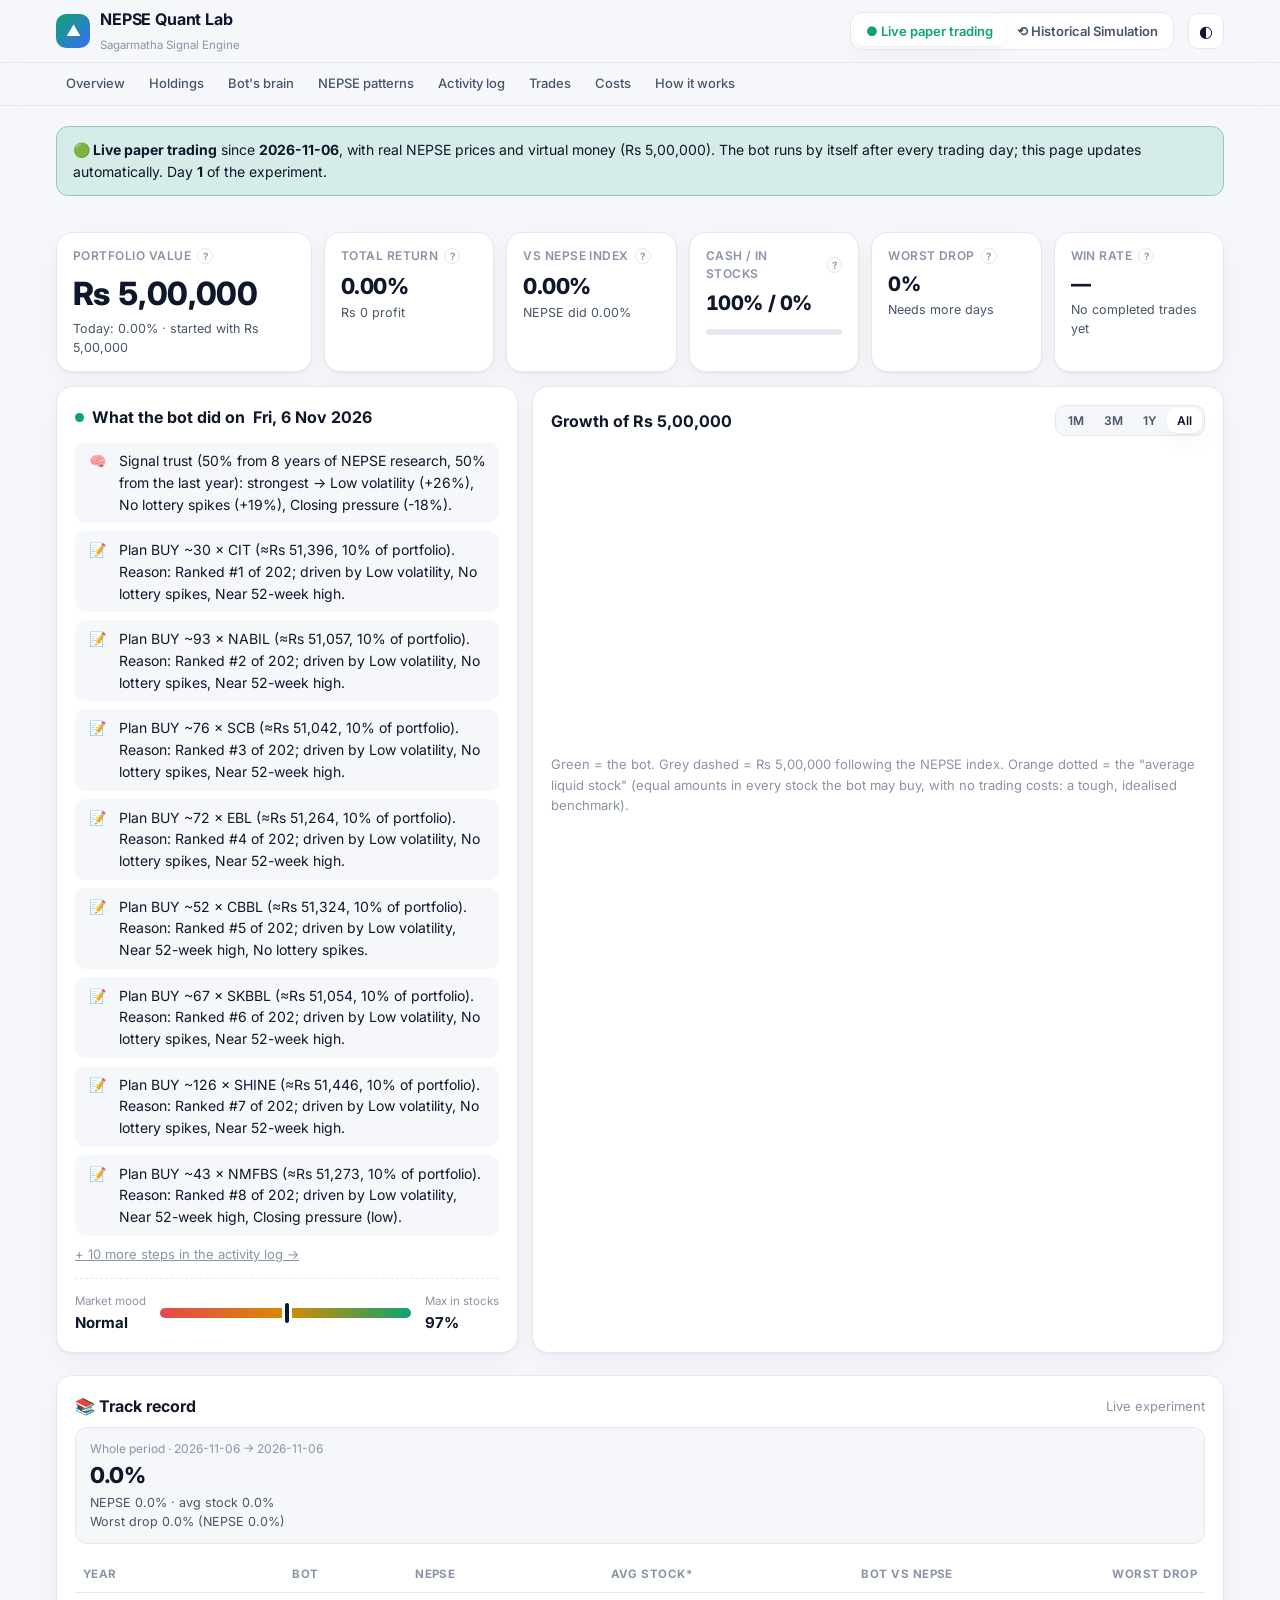
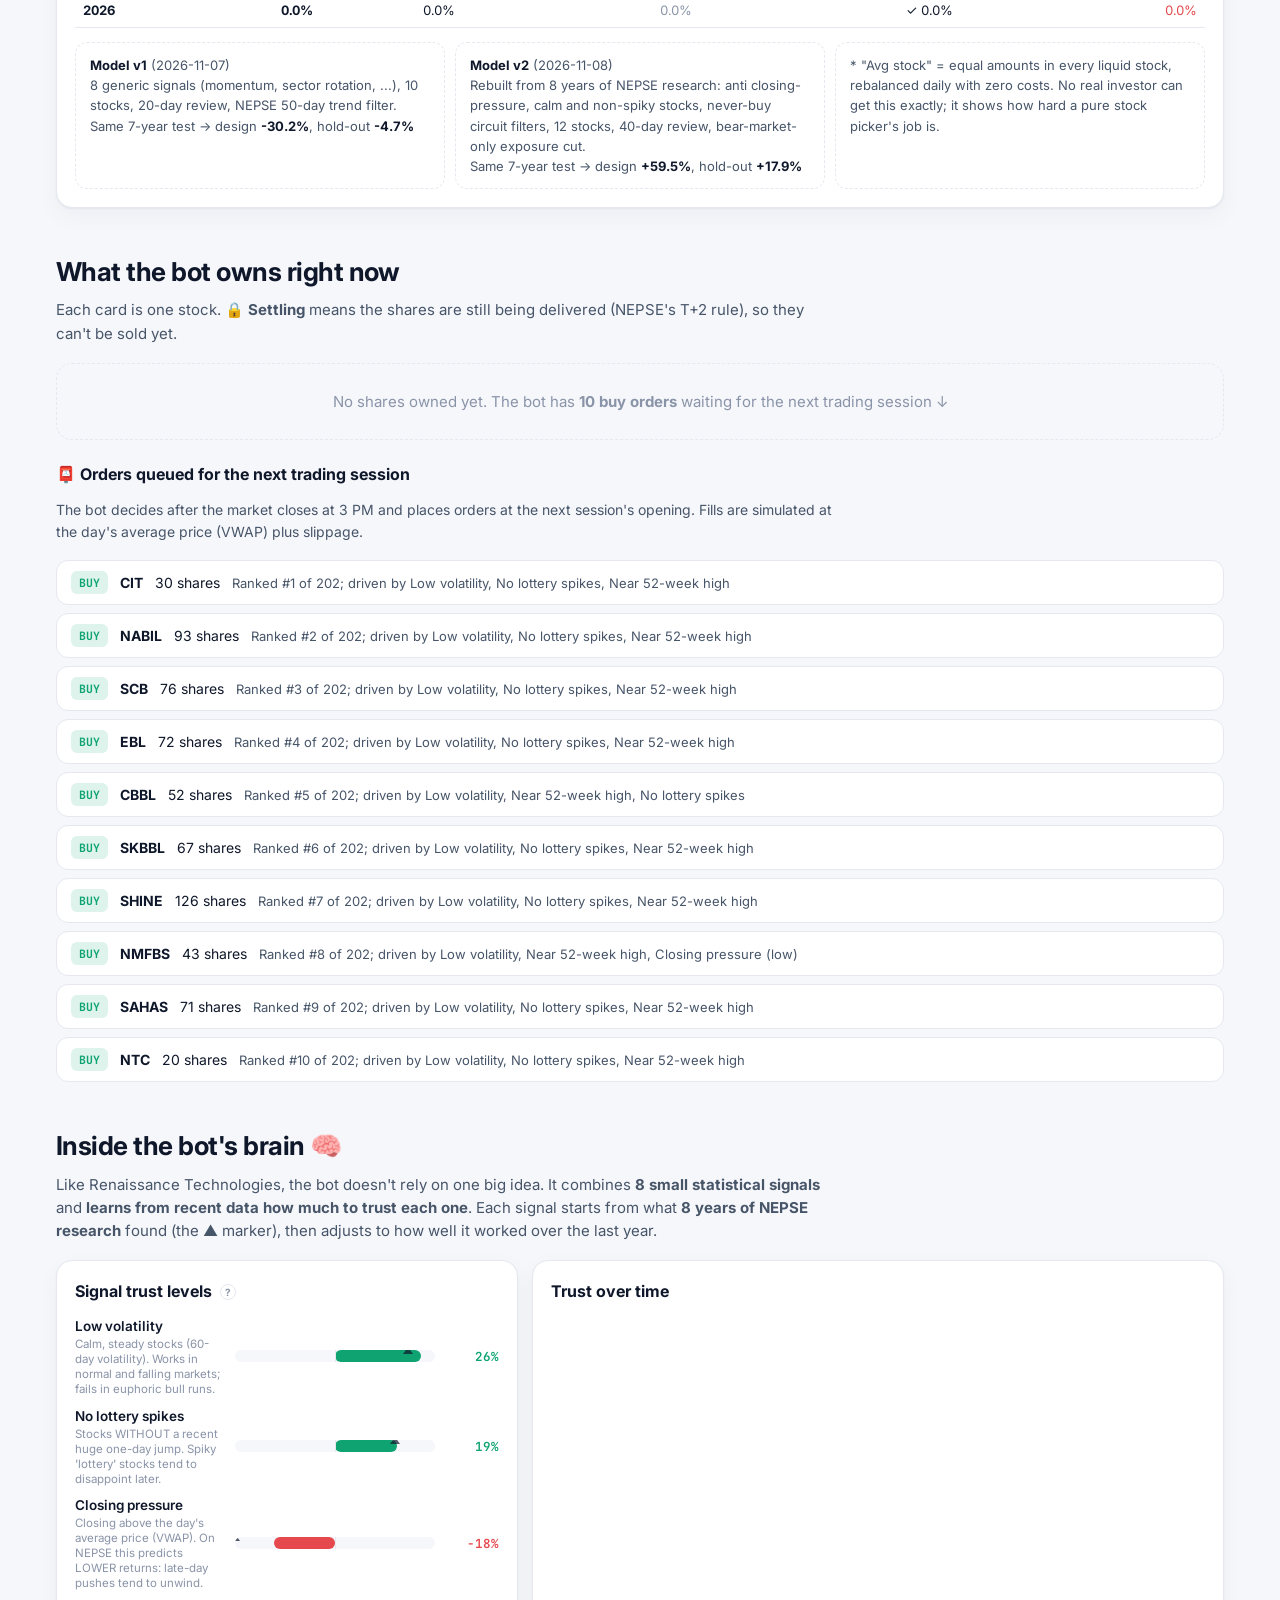
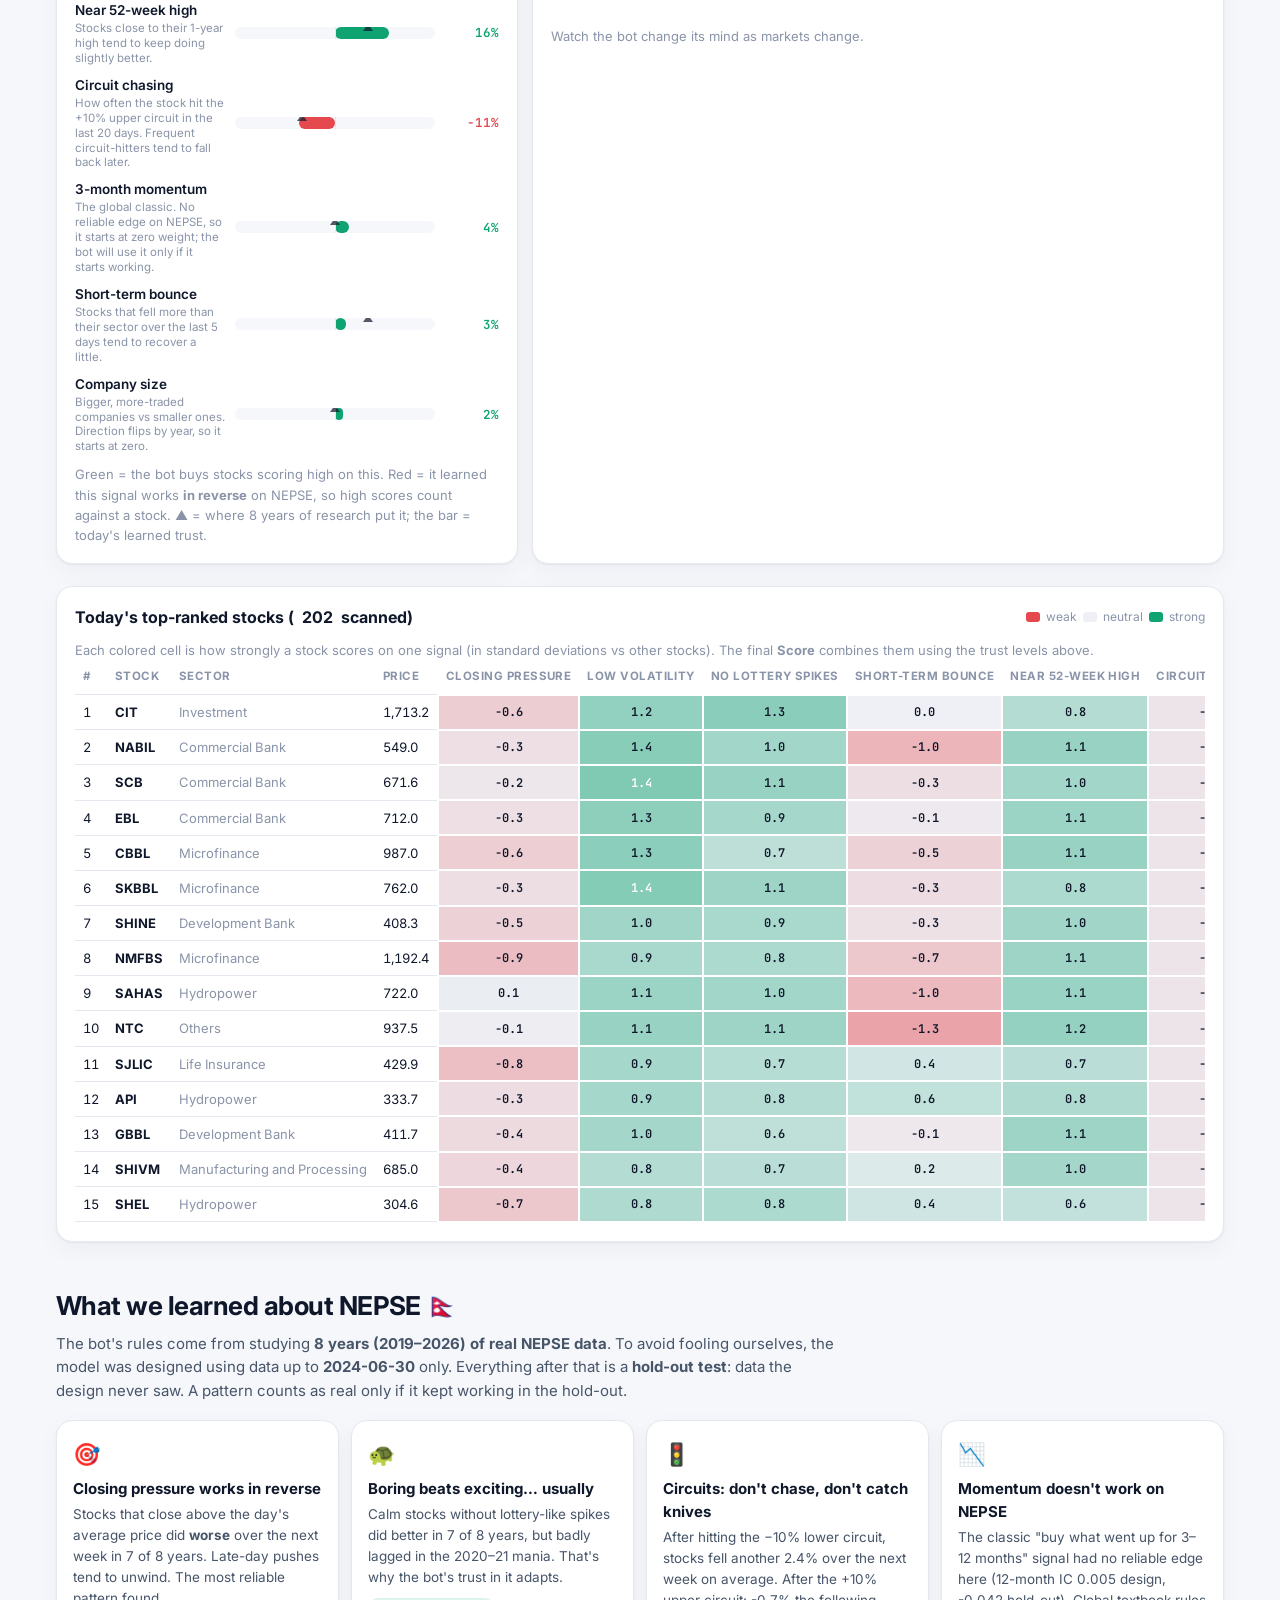
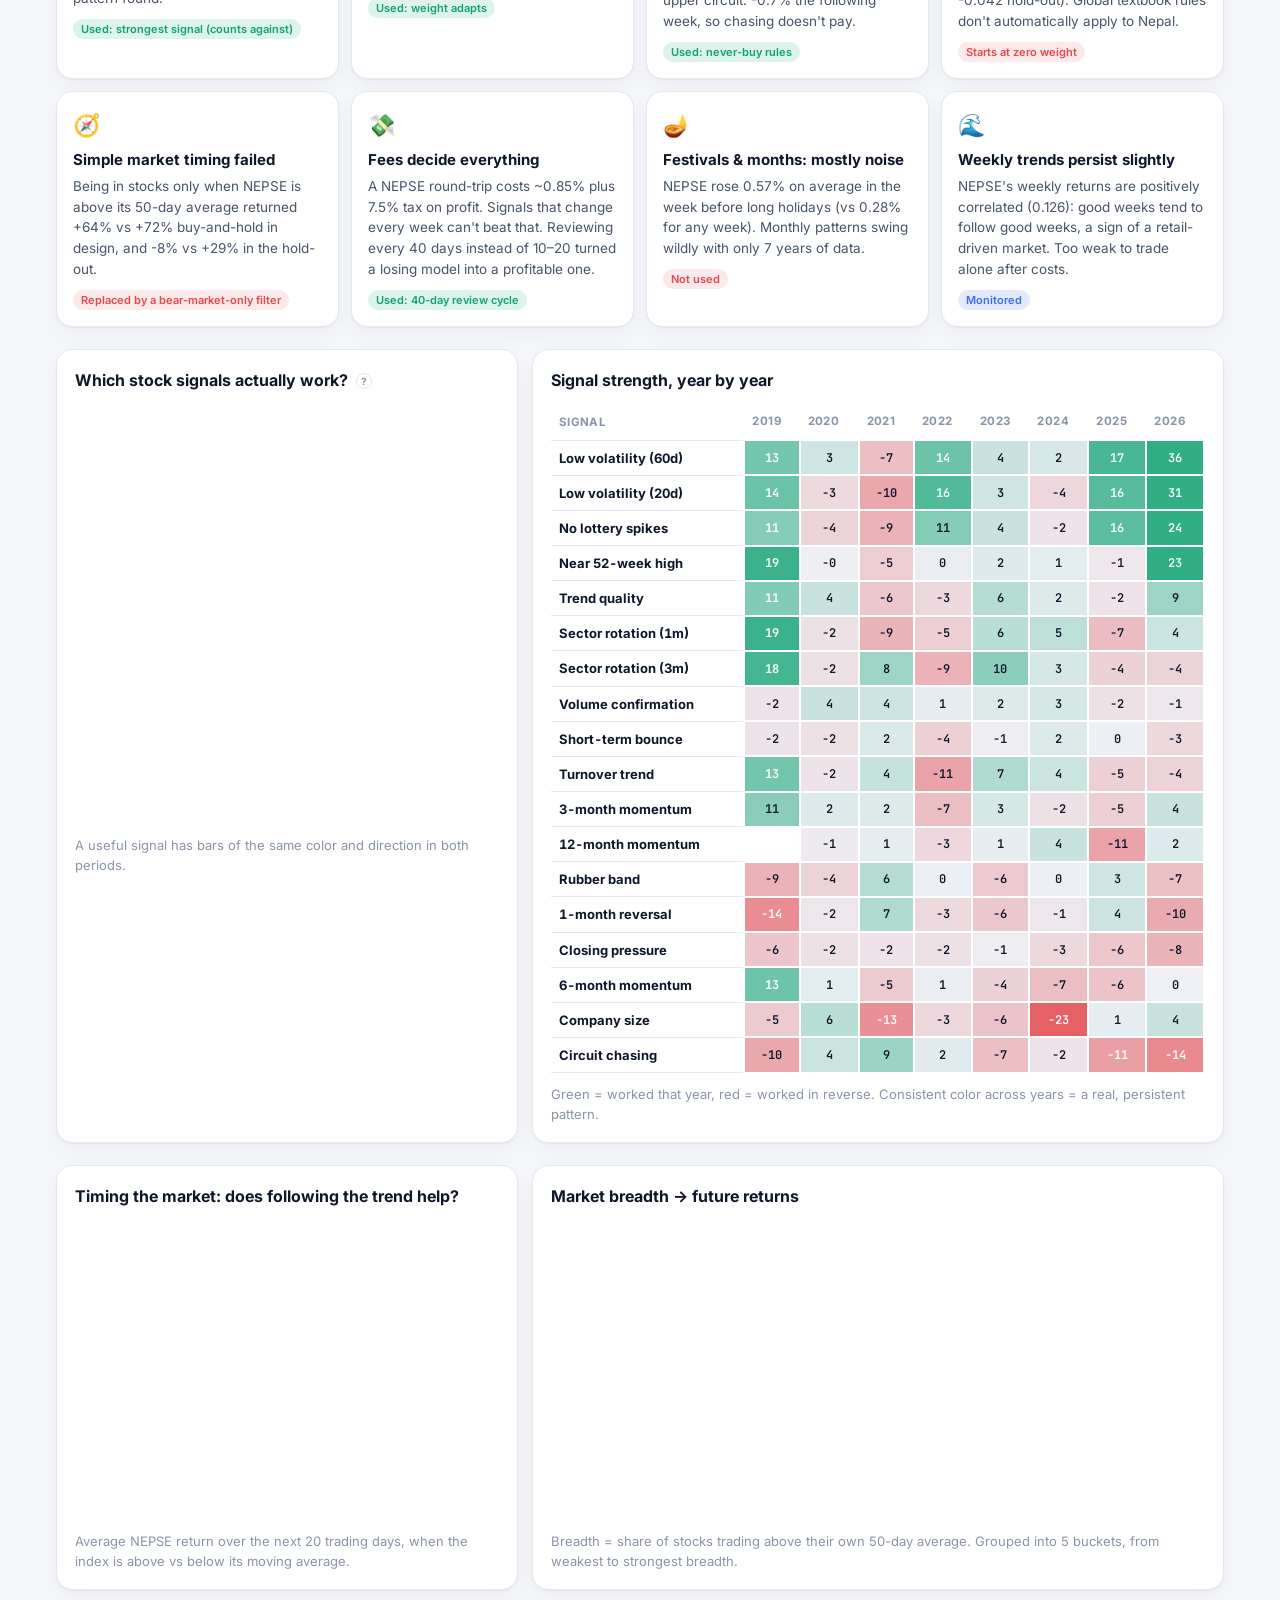
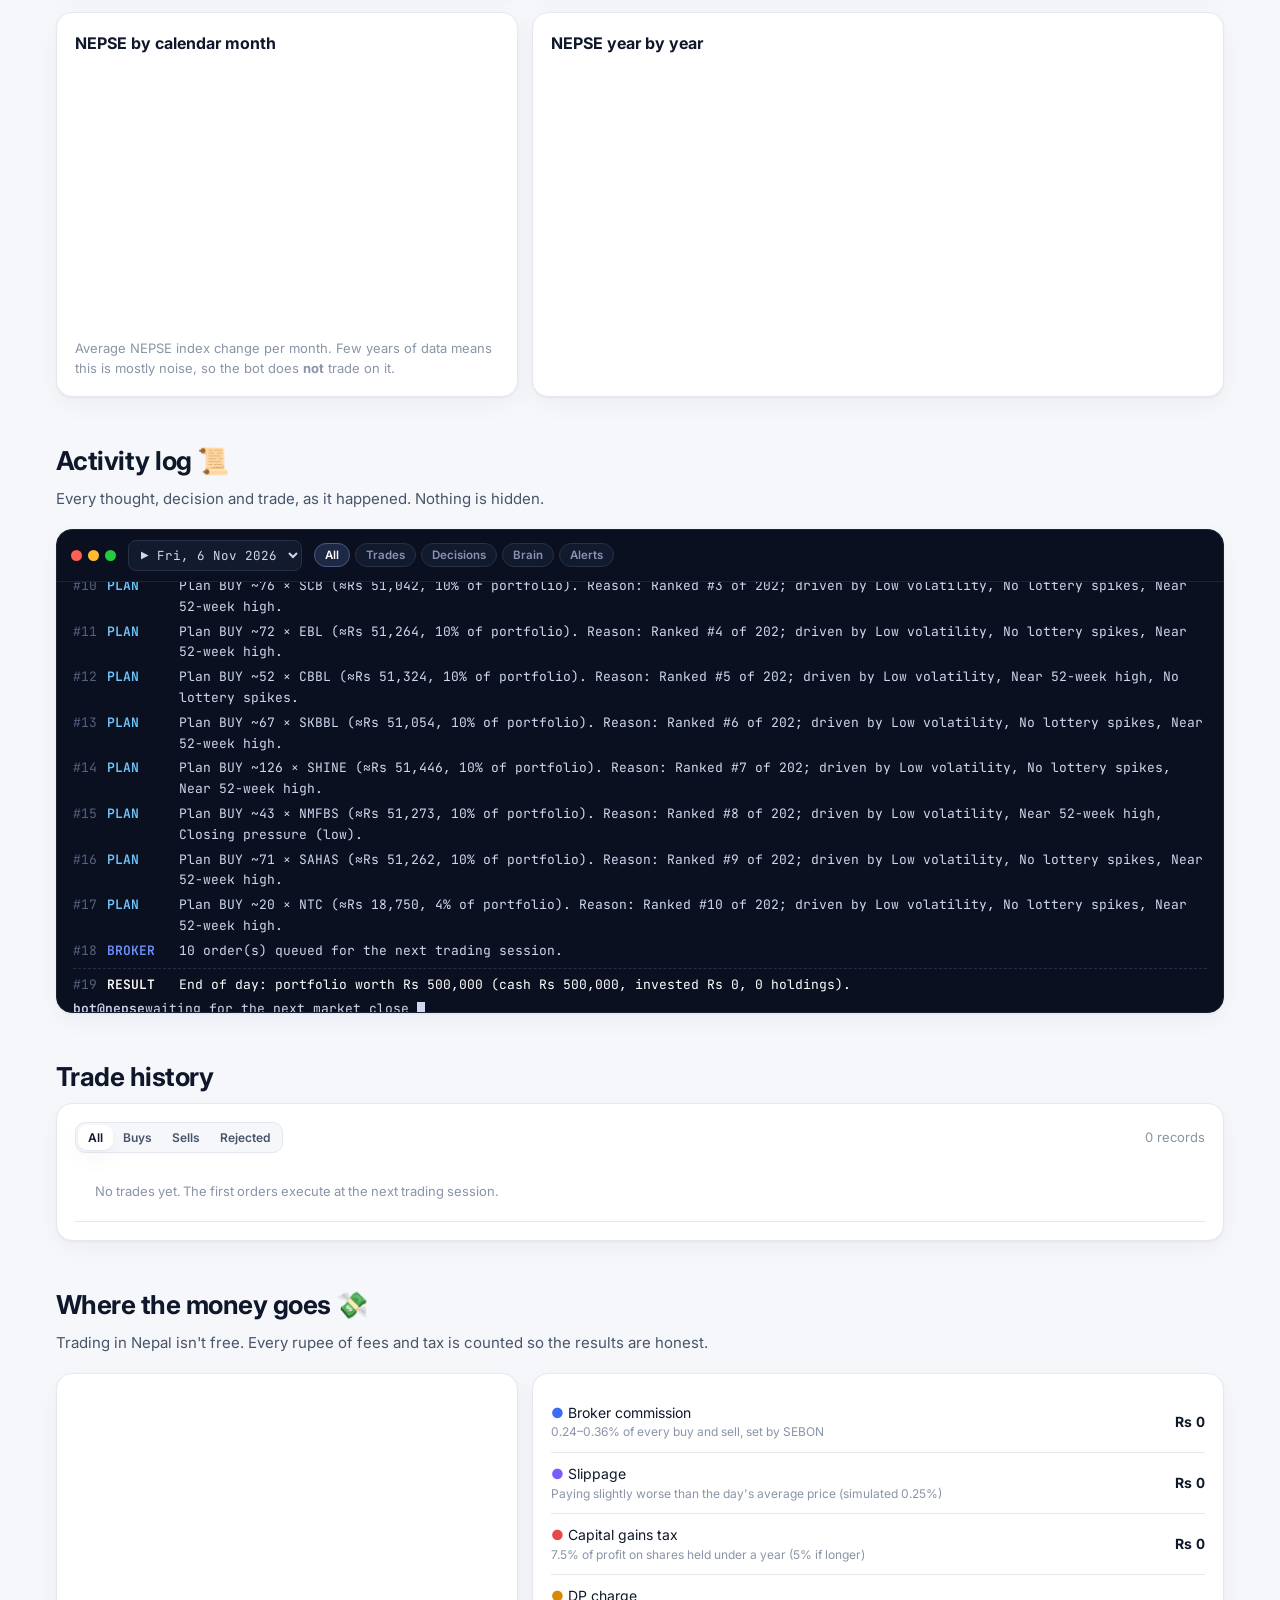
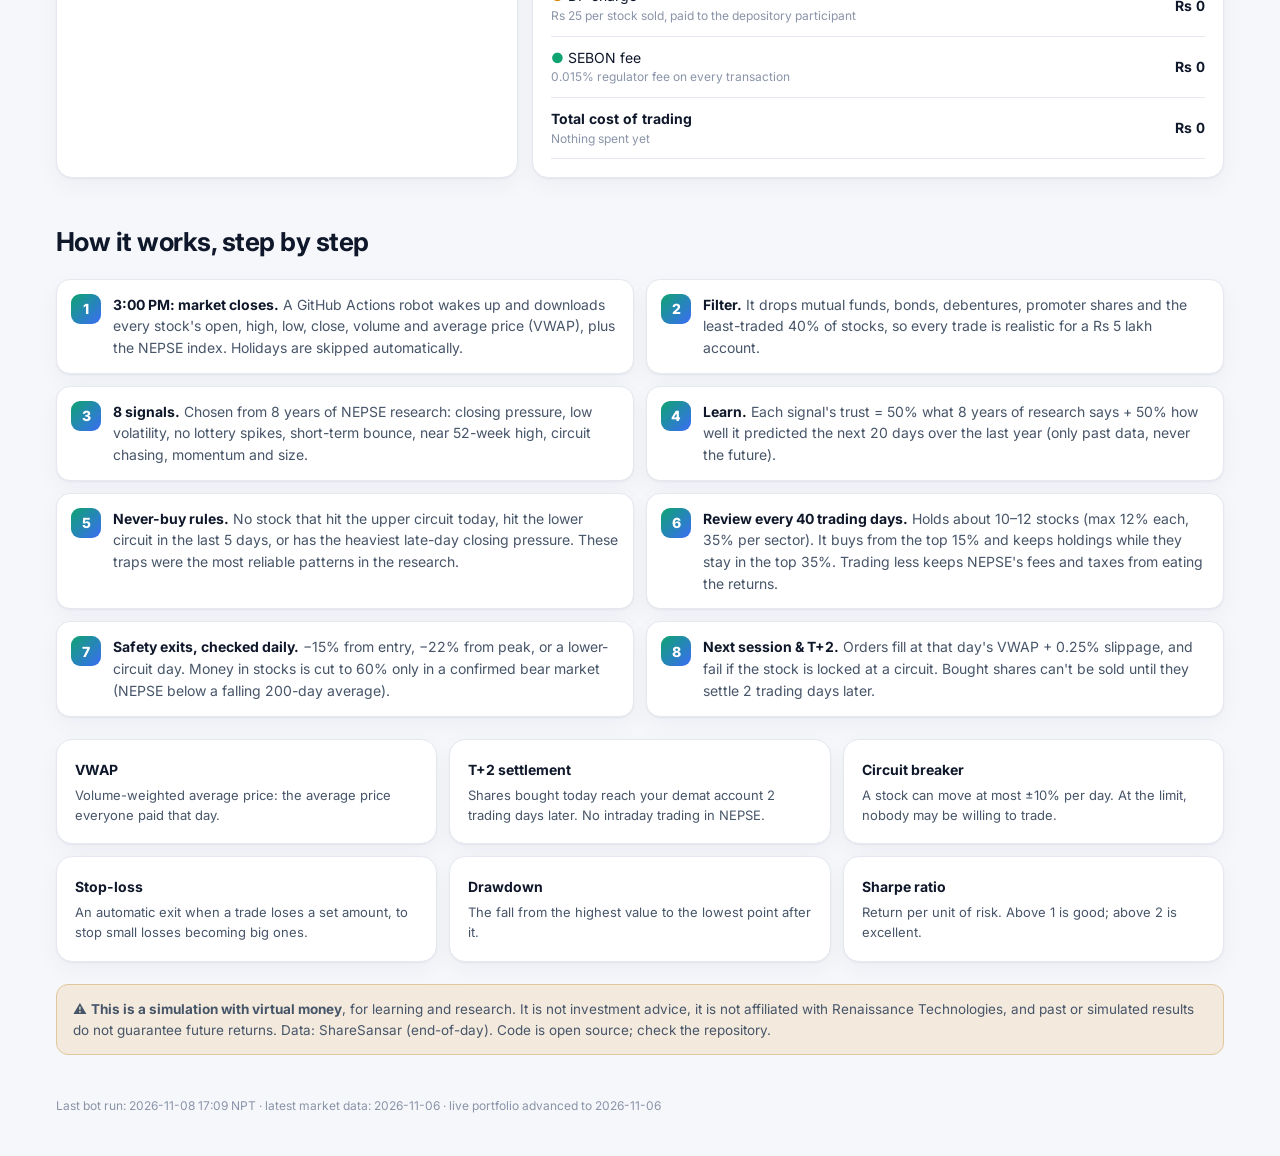
==== docs/index.html @ d6cb1053 "Model v2: rebuilt from 8 years of NEPSE research - Backfill prices to 2019 (per-year CSV files), ind" ====
<!doctype html>
<html lang="en">
<head>
<meta charset="utf-8">
<meta name="viewport" content="width=device-width, initial-scale=1">
<title>NEPSE Quant Lab</title>
<meta name="description" content="A transparent, open-source paper-trading bot for the Nepal Stock Exchange. Starts with Rs 5,00,000 of virtual money and trades daily on real NEPSE data.">
<link rel="preconnect" href="https://fonts.googleapis.com">
<link rel="preconnect" href="https://fonts.gstatic.com" crossorigin>
<link href="https://fonts.googleapis.com/css2?family=Inter:wght@400;500;600;700;800&family=JetBrains+Mono:wght@400;600&display=swap" rel="stylesheet">
<link rel="stylesheet" href="style.css">
<link rel="icon" href="data:image/svg+xml,<svg xmlns='http://www.w3.org/2000/svg' viewBox='0 0 100 100'><text y='.9em' font-size='90'>🏔️</text></svg>">
</head>
<body>
<header class="top">
  <div class="wrap top-in">
    <div class="brand">
      <span class="logo">▲</span>
      <div><b>NEPSE Quant Lab</b><small>Sagarmatha Signal Engine</small></div>
    </div>
    <div class="mode" role="tablist" aria-label="Portfolio view">
      <button class="on" data-mode="live" role="tab">● Live<span class="long"> paper trading</span></button>
      <button data-mode="backtest" role="tab">⟲ <span class="long">Historical </span>Simulation</button>
    </div>
    <button class="theme" id="theme" aria-label="Toggle theme">◐</button>
  </div>
</header>

<nav class="subnav"><div class="wrap">
  <a href="#overview">Overview</a><a href="#holdings">Holdings</a><a href="#brain">Bot's brain</a><a href="#nepal">NEPSE patterns</a>
  <a href="#log">Activity log</a><a href="#trades">Trades</a><a href="#costs">Costs</a><a href="#how">How it works</a>
</div></nav>

<main class="wrap">
  <div class="banner" id="modeBanner"></div>

  <!-- ===================== OVERVIEW -->
  <section id="overview">
    <div class="kpis">
      <div class="kpi big">
        <label>Portfolio value <i class="tip" data-tip="Cash + current market value of all shares the bot owns.">?</i></label>
        <div class="val" id="kEquity">—</div>
        <div class="sub" id="kEquitySub"></div>
      </div>
      <div class="kpi"><label>Total return <i class="tip" data-tip="Profit or loss since the start, after ALL fees and taxes.">?</i></label><div class="val" id="kRet">—</div><div class="sub" id="kRetSub"></div></div>
      <div class="kpi"><label>vs NEPSE index <i class="tip" data-tip="How much better (or worse) the bot did than simply holding the whole market (the NEPSE index).">?</i></label><div class="val" id="kAlpha">—</div><div class="sub" id="kAlphaSub"></div></div>
      <div class="kpi"><label>Cash / In stocks <i class="tip" data-tip="The bot keeps some cash aside, more when the market mood is bad.">?</i></label><div class="val sm" id="kCash">—</div><div class="bar"><span id="kCashBar"></span></div></div>
      <div class="kpi"><label>Worst drop <i class="tip" data-tip="Max drawdown: the biggest fall from a high point. Shows how painful the ride was.">?</i></label><div class="val sm" id="kDD">—</div><div class="sub" id="kDDSub"></div></div>
      <div class="kpi"><label>Win rate <i class="tip" data-tip="Share of completed trades (bought and sold) that made money after costs.">?</i></label><div class="val sm" id="kWin">—</div><div class="sub" id="kWinSub"></div></div>
    </div>

    <div class="grid2">
      <div class="card story">
        <h3><span class="dot pulse"></span> What the bot did on <span id="storyDate">—</span></h3>
        <div id="story"></div>
        <div class="mood">
          <div><small>Market mood</small><b id="mood">—</b></div>
          <div class="gauge"><span id="moodNeedle"></span></div>
          <div><small>Max in stocks</small><b id="gross">—</b></div>
        </div>
      </div>
      <div class="card">
        <div class="card-h"><h3>Growth of Rs 5,00,000</h3>
          <div class="seg" id="rangeSeg"><button data-r="31">1M</button><button data-r="92">3M</button><button data-r="366">1Y</button><button class="on" data-r="0">All</button></div></div>
        <div class="chart"><canvas id="eqChart"></canvas></div>
        <p class="hint">Green = the bot. Grey dashed = Rs 5,00,000 following the NEPSE index. Orange dotted = the "average liquid stock" (equal amounts in every stock the bot may buy, with no trading costs: a tough, idealised benchmark).</p>
      </div>
    </div>

    <div class="card mt" id="record">
      <div class="card-h"><h3>📚 Track record</h3><span class="muted" id="recordNote"></span></div>
      <div class="split" id="split"></div>
      <div class="tablewrap"><table class="years" id="yearTable"></table></div>
      <div class="models" id="models"></div>
    </div>
  </section>

  <!-- ===================== HOLDINGS -->
  <section id="holdings">
    <h2>What the bot owns right now</h2>
    <p class="lead">Each card is one stock. <b>🔒 Settling</b> means the shares are still being delivered (NEPSE's T+2 rule), so they can't be sold yet.</p>
    <div class="holds" id="holds"></div>
    <h3 class="mt">📮 Orders queued for the next trading session</h3>
    <p class="lead small">The bot decides after the market closes at 3 PM and places orders at the next session's opening. Fills are simulated at the day's average price (VWAP) plus slippage.</p>
    <div class="orders" id="orders"></div>
  </section>

  <!-- ===================== BRAIN -->
  <section id="brain">
    <h2>Inside the bot's brain 🧠</h2>
    <p class="lead">Like Renaissance Technologies, the bot doesn't rely on one big idea. It combines <b>8 small statistical signals</b> and <b>learns from recent data how much to trust each one</b>. Each signal starts from what <b>8 years of NEPSE research</b> found (the ▲ marker), then adjusts to how well it worked over the last year.</p>
    <div class="grid2">
      <div class="card">
        <h3>Signal trust levels <i class="tip" data-tip="Weight of each signal in the final score. Learned every day from how well each signal predicted the next 20 days of returns over the last 120 trading days.">?</i></h3>
        <div id="weights"></div>
      </div>
      <div class="card">
        <h3>Trust over time</h3>
        <div class="chart"><canvas id="wChart"></canvas></div>
        <p class="hint">Watch the bot change its mind as markets change.</p>
      </div>
    </div>
    <div class="card mt">
      <div class="card-h"><h3>Today's top-ranked stocks (<span id="uniN">—</span> scanned)</h3>
      <span class="legend"><i class="neg"></i>weak <i class="mid"></i>neutral <i class="pos"></i>strong</span></div>
      <p class="hint">Each colored cell is how strongly a stock scores on one signal (in standard deviations vs other stocks). The final <b>Score</b> combines them using the trust levels above.</p>
      <div class="tablewrap"><table class="heat" id="heat"></table></div>
    </div>
  </section>

  <!-- ===================== RESEARCH -->
  <section id="nepal">
    <h2>What we learned about NEPSE 🇳🇵</h2>
    <p class="lead">The bot's rules come from studying <b><span id="rsYears">—</span> of real NEPSE data</b>. To avoid fooling ourselves, the model was designed using data up to <b><span id="rsCut">—</span></b> only. Everything after that is a <b>hold-out test</b>: data the design never saw. A pattern counts as real only if it kept working in the hold-out.</p>
    <div class="findings" id="findings"></div>
    <div class="grid2 mt">
      <div class="card">
        <h3>Which stock signals actually work? <i class="tip" data-tip="Average correlation (IC) between each signal and the next 20 days' returns. Positive = high score → higher future return. Bars show the design period vs the unseen hold-out.">?</i></h3>
        <div class="chart tall"><canvas id="icChart"></canvas></div>
        <p class="hint">A useful signal has bars of the same color and direction in both periods.</p>
      </div>
      <div class="card">
        <h3>Signal strength, year by year</h3>
        <div class="tablewrap"><table class="heat" id="icYears"></table></div>
        <p class="hint">Green = worked that year, red = worked in reverse. Consistent color across years = a real, persistent pattern.</p>
      </div>
    </div>
    <div class="grid2 mt">
      <div class="card">
        <h3>Timing the market: does following the trend help?</h3>
        <div class="chart"><canvas id="trendChart"></canvas></div>
        <p class="hint">Average NEPSE return over the next 20 trading days, when the index is above vs below its moving average.</p>
      </div>
      <div class="card">
        <h3>Market breadth → future returns</h3>
        <div class="chart"><canvas id="breadthChart"></canvas></div>
        <p class="hint">Breadth = share of stocks trading above their own 50-day average. Grouped into 5 buckets, from weakest to strongest breadth.</p>
      </div>
    </div>
    <div class="grid2 mt">
      <div class="card">
        <h3>NEPSE by calendar month</h3>
        <div class="chart sm"><canvas id="monthChart"></canvas></div>
        <p class="hint">Average NEPSE index change per month. Few years of data means this is mostly noise, so the bot does <b>not</b> trade on it.</p>
      </div>
      <div class="card">
        <h3>NEPSE year by year</h3>
        <div class="chart sm"><canvas id="yearChart"></canvas></div>
      </div>
    </div>
  </section>

  <!-- ===================== LOG -->
  <section id="log">
    <h2>Activity log 📜</h2>
    <p class="lead">Every thought, decision and trade, as it happened. Nothing is hidden.</p>
    <div class="card term">
      <div class="term-h">
        <span class="lights"><i></i><i></i><i></i></span>
        <select id="daySel" aria-label="Choose day"></select>
        <div class="filters" id="filters"></div>
      </div>
      <div class="term-body" id="term"></div>
    </div>
  </section>

  <!-- ===================== TRADES -->
  <section id="trades">
    <h2>Trade history</h2>
    <div class="card">
      <div class="card-h"><div class="seg" id="tradeSeg"><button class="on" data-f="all">All</button><button data-f="BUY">Buys</button><button data-f="SELL">Sells</button><button data-f="REJECTED">Rejected</button></div>
      <span class="muted" id="tradeCount"></span></div>
      <div class="tablewrap"><table class="trades" id="tradeTable"></table></div>
    </div>
  </section>

  <!-- ===================== COSTS -->
  <section id="costs">
    <h2>Where the money goes 💸</h2>
    <p class="lead">Trading in Nepal isn't free. Every rupee of fees and tax is counted so the results are honest.</p>
    <div class="grid2">
      <div class="card"><div class="chart sm"><canvas id="feeChart"></canvas></div></div>
      <div class="card" id="feeList"></div>
    </div>
  </section>

  <!-- ===================== HOW -->
  <section id="how">
    <h2>How it works, step by step</h2>
    <ol class="steps">
      <li><b>3:00 PM: market closes.</b> A GitHub Actions robot wakes up and downloads every stock's open, high, low, close, volume and average price (VWAP), plus the NEPSE index. Holidays are skipped automatically.</li>
      <li><b>Filter.</b> It drops mutual funds, bonds, debentures, promoter shares and the least-traded 40% of stocks, so every trade is realistic for a Rs 5 lakh account.</li>
      <li><b>8 signals.</b> Chosen from 8 years of NEPSE research: closing pressure, low volatility, no lottery spikes, short-term bounce, near 52-week high, circuit chasing, momentum and size.</li>
      <li><b>Learn.</b> Each signal's trust = 50% what 8 years of research says + 50% how well it predicted the next 20 days over the last year (only past data, never the future).</li>
      <li><b>Never-buy rules.</b> No stock that hit the upper circuit today, hit the lower circuit in the last 5 days, or has the heaviest late-day closing pressure. These traps were the most reliable patterns in the research.</li>
      <li><b>Review every 40 trading days.</b> Holds about 10–12 stocks (max 12% each, 35% per sector). It buys from the top 15% and keeps holdings while they stay in the top 35%. Trading less keeps NEPSE's fees and taxes from eating the returns.</li>
      <li><b>Safety exits, checked daily.</b> −15% from entry, −22% from peak, or a lower-circuit day. Money in stocks is cut to 60% only in a confirmed bear market (NEPSE below a falling 200-day average).</li>
      <li><b>Next session &amp; T+2.</b> Orders fill at that day's VWAP + 0.25% slippage, and fail if the stock is locked at a circuit. Bought shares can't be sold until they settle 2 trading days later.</li>
    </ol>
    <div class="grid3 mt">
      <div class="card gl"><b>VWAP</b><p>Volume-weighted average price: the average price everyone paid that day.</p></div>
      <div class="card gl"><b>T+2 settlement</b><p>Shares bought today reach your demat account 2 trading days later. No intraday trading in NEPSE.</p></div>
      <div class="card gl"><b>Circuit breaker</b><p>A stock can move at most ±10% per day. At the limit, nobody may be willing to trade.</p></div>
      <div class="card gl"><b>Stop-loss</b><p>An automatic exit when a trade loses a set amount, to stop small losses becoming big ones.</p></div>
      <div class="card gl"><b>Drawdown</b><p>The fall from the highest value to the lowest point after it.</p></div>
      <div class="card gl"><b>Sharpe ratio</b><p>Return per unit of risk. Above 1 is good; above 2 is excellent.</p></div>
    </div>
    <div class="disclaimer">
      ⚠️ <b>This is a simulation with virtual money</b>, for learning and research. It is not investment advice, it is not affiliated with Renaissance Technologies, and past or simulated results do not guarantee future returns. Data: ShareSansar (end-of-day). Code is open source; check the repository.
    </div>
  </section>
</main>
<footer class="wrap foot">
  <span id="updated">—</span> · <span id="runlog"></span>
</footer>

<script src="chart.umd.min.js"></script>
<script src="app.js"></script>
</body>
</html>
---- docs/style.css ----
:root{
  --bg:#f6f7fb;--bg2:#ffffff;--card:#ffffff;--line:#e6e8f0;--ink:#0f172a;--ink2:#475569;--muted:#8a94a8;
  --green:#0ea371;--green-s:#0ea37122;--red:#e5484d;--red-s:#e5484d1f;--amber:#d98a00;--blue:#3b6cf6;--violet:#7c5cff;
  --accent:#0ea371;--shadow:0 1px 2px #0f172a0d,0 8px 24px #0f172a0a;--term:#0b1020;--termink:#cfd7ee;
  --heat-neg:#e5484d;--heat-pos:#0ea371;--heat-mid:#eef0f5;
}
@media (prefers-color-scheme:dark){:root:not([data-theme="light"]){
  --bg:#0a0d16;--bg2:#0f1320;--card:#121828;--line:#20283c;--ink:#e8ecf6;--ink2:#a8b2c8;--muted:#6f7a92;
  --green:#2fd497;--green-s:#2fd4971f;--red:#ff6b6f;--red-s:#ff6b6f1c;--amber:#ffb224;--blue:#6e93ff;--violet:#a08bff;
  --accent:#2fd497;--shadow:0 1px 2px #0006,0 10px 30px #0005;--term:#070a12;--heat-mid:#1a2134;
}}
:root[data-theme="dark"]{
  --bg:#0a0d16;--bg2:#0f1320;--card:#121828;--line:#20283c;--ink:#e8ecf6;--ink2:#a8b2c8;--muted:#6f7a92;
  --green:#2fd497;--green-s:#2fd4971f;--red:#ff6b6f;--red-s:#ff6b6f1c;--amber:#ffb224;--blue:#6e93ff;--violet:#a08bff;
  --accent:#2fd497;--shadow:0 1px 2px #0006,0 10px 30px #0005;--term:#070a12;--heat-mid:#1a2134;
}
*{box-sizing:border-box}
html{scroll-behavior:smooth;scroll-padding-top:120px}
body{margin:0;background:var(--bg);color:var(--ink);font:15px/1.55 Inter,system-ui,sans-serif;-webkit-font-smoothing:antialiased;overflow-x:hidden}
.wrap{max-width:1200px;margin:0 auto;padding:0 16px}
h2{font-size:26px;letter-spacing:-.02em;margin:0 0 6px}
h3{font-size:16px;margin:0 0 12px;display:flex;align-items:center;gap:8px}
section{padding:36px 0 8px}
.lead{color:var(--ink2);margin:0 0 18px;max-width:780px}.lead.small{font-size:14px}
.hint{color:var(--muted);font-size:13px;margin:10px 0 0}
.muted{color:var(--muted);font-size:13px}
.mt{margin-top:22px}
.up{color:var(--green)}.down{color:var(--red)}

/* header */
.top{position:sticky;top:0;z-index:20;background:color-mix(in srgb,var(--bg) 82%,transparent);backdrop-filter:blur(12px);border-bottom:1px solid var(--line)}
.top-in{display:flex;align-items:center;gap:14px;height:62px}
.brand{display:flex;align-items:center;gap:10px;margin-right:auto}
.brand b{display:block;font-size:16px;letter-spacing:-.01em}.brand small{color:var(--muted);font-size:11.5px}
.logo{width:34px;height:34px;border-radius:10px;display:grid;place-items:center;color:#fff;font-size:15px;background:linear-gradient(135deg,var(--green),var(--blue))}
.mode{display:flex;background:var(--bg2);border:1px solid var(--line);border-radius:12px;padding:3px}
.mode button,.seg button{border:0;background:none;color:var(--ink2);font:600 13px Inter;padding:7px 12px;border-radius:9px;cursor:pointer;white-space:nowrap}
.mode button.on{background:var(--card);color:var(--ink);box-shadow:var(--shadow)}
.mode button.on[data-mode=live]{color:var(--green)}
.theme{border:1px solid var(--line);background:var(--bg2);color:var(--ink);width:36px;height:36px;border-radius:10px;cursor:pointer;font-size:16px}
.subnav{position:sticky;top:62px;z-index:19;background:color-mix(in srgb,var(--bg) 88%,transparent);backdrop-filter:blur(12px);border-bottom:1px solid var(--line)}
.subnav .wrap{display:flex;gap:4px;overflow-x:auto;scrollbar-width:none}
.subnav a{color:var(--ink2);text-decoration:none;font-size:13px;font-weight:500;padding:10px 10px;white-space:nowrap;border-bottom:2px solid transparent}
.subnav a:hover{color:var(--ink);border-color:var(--accent)}

.banner{margin-top:20px;padding:12px 16px;border-radius:12px;font-size:14px;border:1px solid var(--line);background:var(--card)}
.banner.live{border-color:color-mix(in srgb,var(--green) 40%,var(--line));background:var(--green-s)}
.banner.bt{border-color:color-mix(in srgb,var(--violet) 40%,var(--line));background:color-mix(in srgb,var(--violet) 10%,transparent)}

/* cards & kpis */
.card{background:var(--card);border:1px solid var(--line);border-radius:16px;padding:18px;box-shadow:var(--shadow);min-width:0}
.card-h{display:flex;justify-content:space-between;align-items:center;gap:10px;flex-wrap:wrap;margin-bottom:8px}.card-h h3{margin:0}
.kpis{display:grid;grid-template-columns:1.5fr repeat(5,1fr);gap:12px;margin-bottom:14px}
.kpi{background:var(--card);border:1px solid var(--line);border-radius:16px;padding:14px 16px;box-shadow:var(--shadow);min-width:0}
.kpi label{font-size:12px;color:var(--muted);font-weight:600;text-transform:uppercase;letter-spacing:.04em;display:flex;align-items:center;gap:6px}
.kpi .val{font-size:22px;font-weight:800;letter-spacing:-.02em;margin-top:4px;font-variant-numeric:tabular-nums}
.kpi.big .val{font-size:32px}.kpi .val.sm{font-size:20px}
.kpi .sub{font-size:12.5px;color:var(--ink2)}
.bar{height:6px;border-radius:6px;background:var(--line);margin-top:10px;overflow:hidden}.bar span{display:block;height:100%;background:linear-gradient(90deg,var(--green),var(--blue));width:0;transition:width 1s}
.tip{font-style:normal;width:16px;height:16px;border-radius:50%;border:1px solid var(--line);display:inline-grid;place-items:center;font-size:10px;cursor:help;color:var(--muted);position:relative;text-transform:none;letter-spacing:0}
.tip:hover::after,.tip:focus::after{content:attr(data-tip);position:absolute;left:50%;top:22px;transform:translateX(-50%);width:230px;background:var(--ink);color:var(--bg);padding:8px 10px;border-radius:8px;font:500 12px/1.4 Inter;z-index:5;box-shadow:var(--shadow)}
.grid2{display:grid;grid-template-columns:1fr 1.5fr;gap:14px}
.grid3{display:grid;grid-template-columns:repeat(3,1fr);gap:12px}
.chart{position:relative;height:300px}.chart.sm{height:260px}
.seg{display:flex;background:var(--bg);border:1px solid var(--line);border-radius:10px;padding:2px}
.seg button{padding:5px 10px;font-size:12px}.seg button.on{background:var(--card);color:var(--ink);box-shadow:var(--shadow)}

/* story */
.story #story{display:flex;flex-direction:column;gap:8px}
.story .line{display:flex;gap:10px;align-items:flex-start;font-size:14px;padding:8px 10px;border-radius:10px;background:var(--bg)}
.story .line .ic{flex:none;width:24px;text-align:center}
.dot{width:9px;height:9px;border-radius:50%;background:var(--green);display:inline-block}
.pulse{animation:pulse 1.8s infinite}@keyframes pulse{0%{box-shadow:0 0 0 0 color-mix(in srgb,var(--green) 60%,transparent)}100%{box-shadow:0 0 0 10px transparent}}
.mood{display:flex;align-items:center;gap:14px;margin-top:14px;padding-top:14px;border-top:1px dashed var(--line)}
.mood small{display:block;color:var(--muted);font-size:11.5px}.mood b{font-size:15px}
.gauge{flex:1;height:10px;border-radius:10px;background:linear-gradient(90deg,var(--red),var(--amber),var(--green));position:relative}
.gauge span{position:absolute;top:-5px;width:4px;height:20px;border-radius:3px;background:var(--ink);left:50%;transition:left 1s;box-shadow:0 0 0 3px var(--card)}

/* holdings */
.holds{display:grid;grid-template-columns:repeat(auto-fill,minmax(260px,1fr));gap:12px}
.hold{background:var(--card);border:1px solid var(--line);border-radius:16px;padding:16px;box-shadow:var(--shadow);position:relative;overflow:hidden}
.hold::before{content:"";position:absolute;inset:0 auto 0 0;width:4px;background:var(--c,var(--green))}
.hold .h1{display:flex;justify-content:space-between;align-items:baseline}
.hold .sym{font-size:19px;font-weight:800;letter-spacing:-.01em}
.hold .pnl{font-weight:700;font-variant-numeric:tabular-nums}
.hold .sec{color:var(--muted);font-size:12px}
.hold .row{display:flex;justify-content:space-between;font-size:13px;color:var(--ink2);margin-top:6px}
.hold .row b{color:var(--ink);font-weight:600}
.badge{display:inline-flex;align-items:center;gap:4px;font-size:11.5px;font-weight:600;padding:3px 8px;border-radius:20px;background:var(--bg);border:1px solid var(--line)}
.badge.lock{color:var(--amber);border-color:color-mix(in srgb,var(--amber) 40%,var(--line))}
.badge.ok{color:var(--green);border-color:color-mix(in srgb,var(--green) 40%,var(--line))}
.why{font-size:12.5px;color:var(--ink2);margin-top:10px;padding:8px 10px;background:var(--bg);border-radius:10px}
.spark{display:flex;gap:3px;margin-top:10px;height:34px;align-items:flex-end}
.spark i{flex:1;border-radius:3px 3px 0 0;background:var(--green);opacity:.85;min-height:2px}
.spark i.n{background:var(--red)}
.empty{padding:26px;text-align:center;color:var(--muted);border:1.5px dashed var(--line);border-radius:16px;grid-column:1/-1}
.orders{display:flex;flex-direction:column;gap:8px}
.order{display:flex;gap:12px;align-items:center;background:var(--card);border:1px solid var(--line);border-radius:12px;padding:10px 14px;font-size:14px;flex-wrap:wrap}
.side{font:700 11.5px JetBrains Mono;padding:4px 8px;border-radius:6px}
.side.BUY{background:var(--green-s);color:var(--green)}.side.SELL{background:var(--red-s);color:var(--red)}
.order .r{color:var(--ink2);font-size:13px;flex:1;min-width:200px}

/* brain */
.wrow{display:grid;grid-template-columns:150px 1fr 54px;gap:10px;align-items:center;margin:9px 0;font-size:13.5px}
.wrow .nm{font-weight:600}.wrow .nm small{display:block;color:var(--muted);font-weight:400;font-size:11.5px;line-height:1.3}
.wbar{height:12px;background:var(--bg);border-radius:8px;position:relative;overflow:hidden}
.wbar span{position:absolute;top:0;bottom:0;border-radius:8px;transition:all .9s}
.wbar::after{content:"";position:absolute;left:50%;top:-2px;bottom:-2px;width:1px;background:var(--line)}
.wrow .pc{text-align:right;font:600 12.5px JetBrains Mono}
.tablewrap{overflow-x:auto;-webkit-overflow-scrolling:touch}
table{border-collapse:collapse;width:100%;font-size:13px}
th{font-size:11.5px;text-transform:uppercase;letter-spacing:.04em;color:var(--muted);text-align:left;padding:8px;border-bottom:1px solid var(--line);white-space:nowrap}
td{padding:7px 8px;border-bottom:1px solid var(--line);white-space:nowrap;font-variant-numeric:tabular-nums}
.heat td.z{text-align:center;font:600 12px JetBrains Mono;border-radius:4px;border:2px solid var(--card)}
.heat td.s{font-weight:800}
.legend{font-size:12px;color:var(--muted);display:flex;align-items:center;gap:6px}
.legend i{width:14px;height:10px;border-radius:3px;display:inline-block}.legend .neg{background:var(--heat-neg)}.legend .mid{background:var(--heat-mid)}.legend .pos{background:var(--heat-pos)}

/* terminal */
.term{padding:0;overflow:hidden;background:var(--term);border-color:#1c2338}
.term-h{display:flex;align-items:center;gap:12px;padding:10px 14px;border-bottom:1px solid #1c2338;flex-wrap:wrap}
.lights{display:flex;gap:6px}.lights i{width:11px;height:11px;border-radius:50%;background:#ff5f57}.lights i:nth-child(2){background:#febc2e}.lights i:nth-child(3){background:#28c840}
.term select{background:#121a2e;color:var(--termink);border:1px solid #26304a;border-radius:8px;padding:5px 8px;font:12.5px JetBrains Mono}
.filters{display:flex;gap:5px;flex-wrap:wrap}
.filters button{background:#121a2e;color:#8894b4;border:1px solid #26304a;border-radius:20px;font:600 11.5px Inter;padding:4px 10px;cursor:pointer}
.filters button.on{color:#fff;border-color:#4a5a86;background:#1d2844}
.term-body{font:13px/1.6 JetBrains Mono,monospace;color:var(--termink);padding:14px 16px;height:430px;overflow-y:auto}
.term-body .ln{display:flex;gap:10px;padding:2px 0;animation:fadein .35s both}
.term-body .ts{color:#56617f;flex:none}
.term-body .tag{flex:none;width:62px;font-weight:600}
.term-body .ln.buy .tag{color:#2fd497}.term-body .ln.sell .tag{color:#ff6b6f}.term-body .ln.warn .tag,.term-body .ln.lock .tag{color:#ffb224}
.term-body .ln.think .tag{color:#a08bff}.term-body .ln.learn .tag{color:#c58bff}.term-body .ln.risk .tag{color:#ff9f6b}
.term-body .ln.plan .tag{color:#6ec8ff}.term-body .ln.data .tag{color:#7c8db8}.term-body .ln.exec .tag{color:#6e93ff}.term-body .ln.summary .tag{color:#fff}.term-body .ln.hold .tag{color:#9fb0d6}
.term-body .ln.summary{border-top:1px dashed #26304a;margin-top:4px;padding-top:6px;color:#fff}
.term-body .day{color:#fff;font-weight:600;margin:10px 0 4px}
@keyframes fadein{from{opacity:0;transform:translateY(3px)}}
.cursor{display:inline-block;width:8px;height:15px;background:var(--termink);vertical-align:middle;animation:blink 1s steps(1) infinite}@keyframes blink{50%{opacity:0}}

/* trades */
.trades td.st{font-weight:600;font-size:12px}
.trades .rej{color:var(--amber)}
.trades td.rs{white-space:normal;min-width:240px;color:var(--ink2);font-size:12.5px}

/* fees */
.fee{display:flex;justify-content:space-between;align-items:center;padding:10px 0;border-bottom:1px solid var(--line);font-size:14px;gap:10px}
.fee small{display:block;color:var(--muted);font-size:12px}
.fee b{font-variant-numeric:tabular-nums;white-space:nowrap}

/* how */
.steps{counter-reset:s;list-style:none;padding:0;margin:16px 0 0;display:grid;grid-template-columns:repeat(2,1fr);gap:12px}
.steps li{counter-increment:s;background:var(--card);border:1px solid var(--line);border-radius:14px;padding:14px 14px 14px 56px;position:relative;font-size:14px;color:var(--ink2);box-shadow:var(--shadow)}
.steps li b{color:var(--ink)}
.steps li::before{content:counter(s);position:absolute;left:14px;top:14px;width:30px;height:30px;border-radius:9px;display:grid;place-items:center;font-weight:800;color:#fff;background:linear-gradient(135deg,var(--green),var(--blue))}
.gl b{font-size:14px}.gl p{margin:4px 0 0;color:var(--ink2);font-size:13px}
.disclaimer{margin:22px 0 10px;padding:14px 16px;border-radius:12px;background:color-mix(in srgb,var(--amber) 12%,transparent);border:1px solid color-mix(in srgb,var(--amber) 35%,var(--line));font-size:13.5px;color:var(--ink2)}
.foot{color:var(--muted);font-size:12px;padding:24px 16px 40px}

@media (max-width:1000px){.kpis{grid-template-columns:repeat(3,1fr)}.kpi.big{grid-column:1/-1}.grid2{grid-template-columns:1fr}}
@media (max-width:640px){
  .kpis{grid-template-columns:repeat(2,1fr)}.grid3,.steps{grid-template-columns:1fr}
  .brand small{display:none}.mode button{padding:6px 8px;font-size:12px}.top-in{gap:8px}
  .brand div b{font-size:14px}.chart{height:240px}.wrow{grid-template-columns:110px 1fr 46px}
  .term-body{height:380px;font-size:12px}.term-body .ts{display:none}
  h2{font-size:22px}
}
@media (max-width:420px){.brand div{display:none}}
#trades .tablewrap{max-height:560px;overflow:auto}
#trades thead th{position:sticky;top:0;background:var(--card);z-index:1}
@media (max-width:640px){.mode .long{display:none}}

/* research */
.chart.tall{height:420px}
.findings{display:grid;grid-template-columns:repeat(auto-fill,minmax(270px,1fr));gap:12px}
.finding{background:var(--card);border:1px solid var(--line);border-radius:16px;padding:16px;box-shadow:var(--shadow)}
.finding .fi{font-size:22px}.finding > b{display:block;margin:6px 0 4px;font-size:15px}
.finding p{margin:0;color:var(--ink2);font-size:13.5px}
.finding .tag2{display:inline-block;margin-top:10px;font:600 11px Inter;padding:3px 8px;border-radius:20px}
.tag2.use{background:var(--green-s);color:var(--green)}.tag2.no{background:var(--red-s);color:var(--red)}.tag2.info{background:color-mix(in srgb,var(--blue) 14%,transparent);color:var(--blue)}

/* track record */
.split{display:grid;grid-template-columns:repeat(auto-fit,minmax(220px,1fr));gap:10px;margin:6px 0 14px}
.sp{border:1px solid var(--line);border-radius:12px;padding:12px 14px;background:var(--bg)}
.sp small{color:var(--muted);font-size:12px;display:block}.sp .big{font-size:22px;font-weight:800;letter-spacing:-.02em}
.sp .vs{font-size:12.5px;color:var(--ink2)}
.years td,.years th{text-align:right}.years td:first-child,.years th:first-child{text-align:left}
.years .bar2{display:inline-block;height:8px;border-radius:4px;vertical-align:middle;margin-left:6px}
.models{display:grid;grid-template-columns:repeat(auto-fit,minmax(260px,1fr));gap:10px;margin-top:14px}
.model{border:1px dashed var(--line);border-radius:12px;padding:12px 14px;font-size:13px;color:var(--ink2)}
.model b{color:var(--ink)}
.wbar .prior{position:absolute;top:-3px;width:0;height:0;border-left:5px solid transparent;border-right:5px solid transparent;border-bottom:7px solid var(--ink);transform:translateX(-5px);bottom:auto;z-index:2;opacity:.7}
.veto{font-size:11px;margin-left:4px;cursor:help}
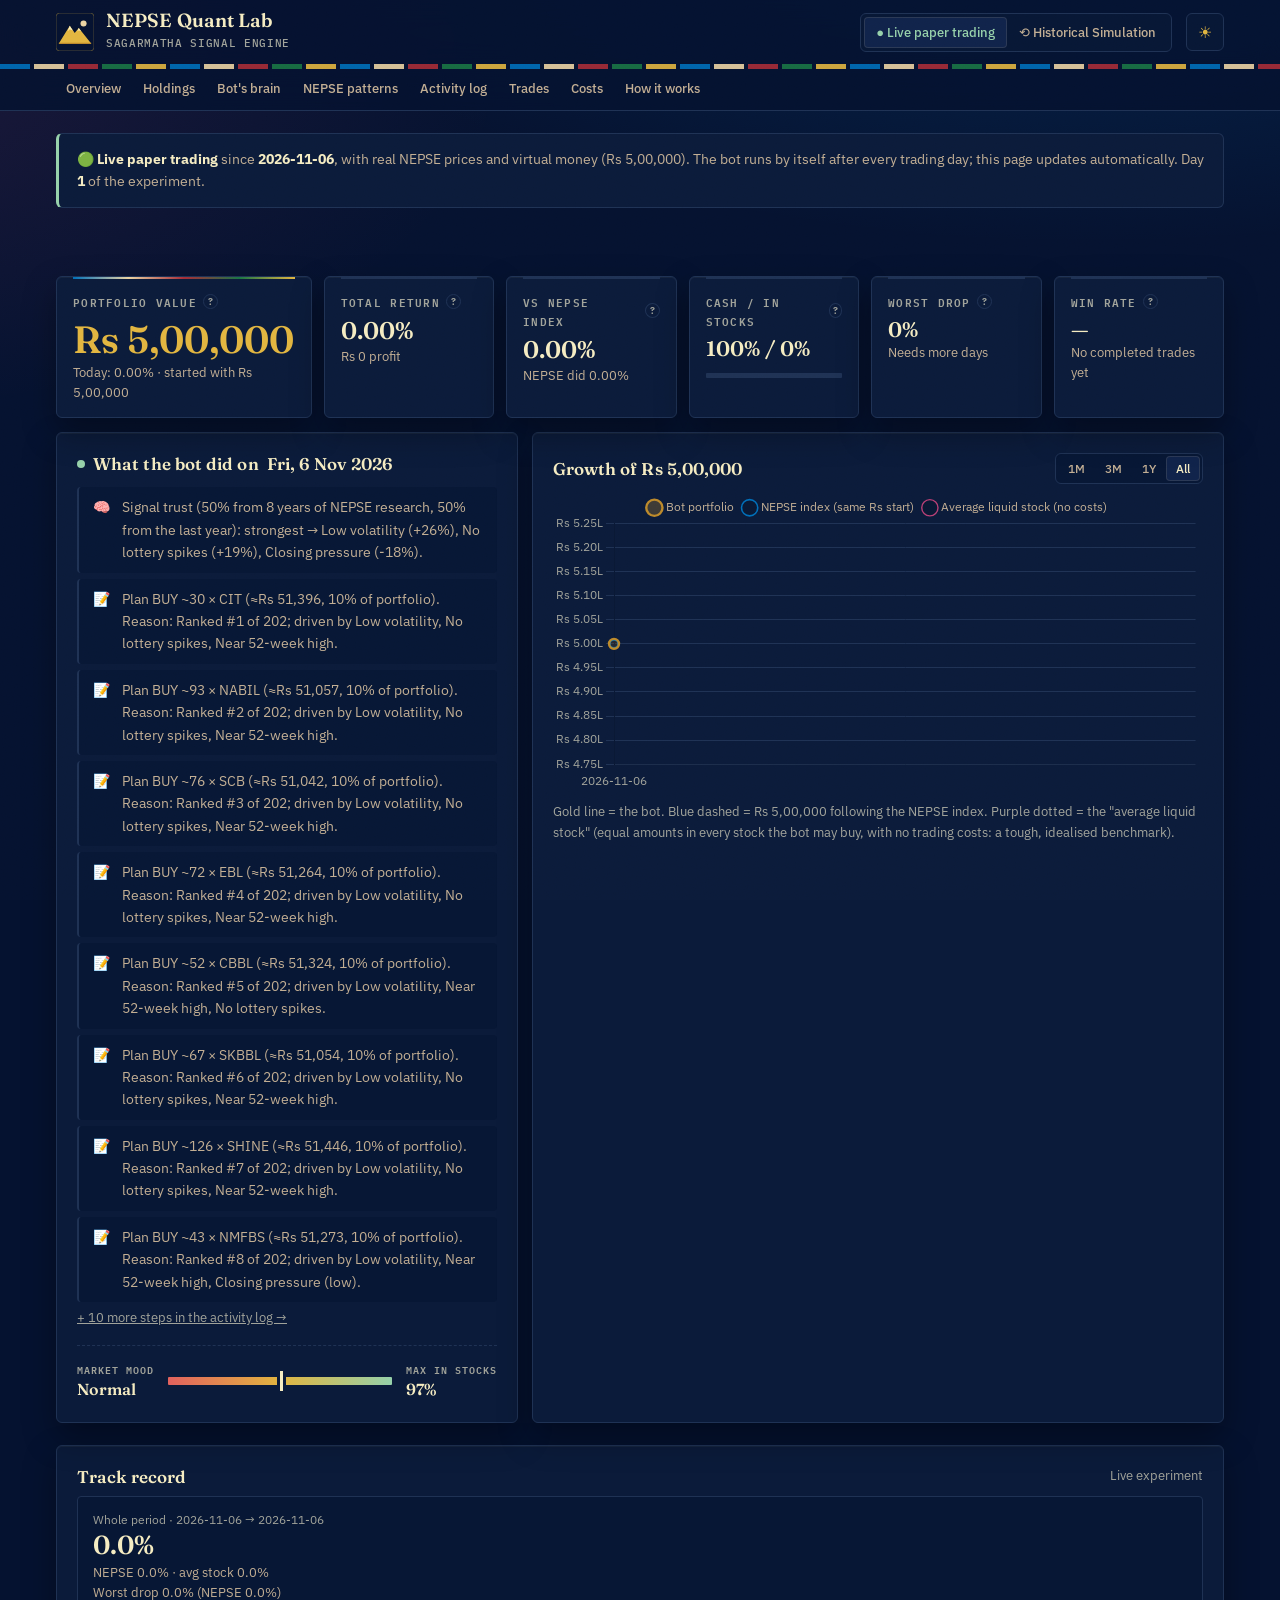
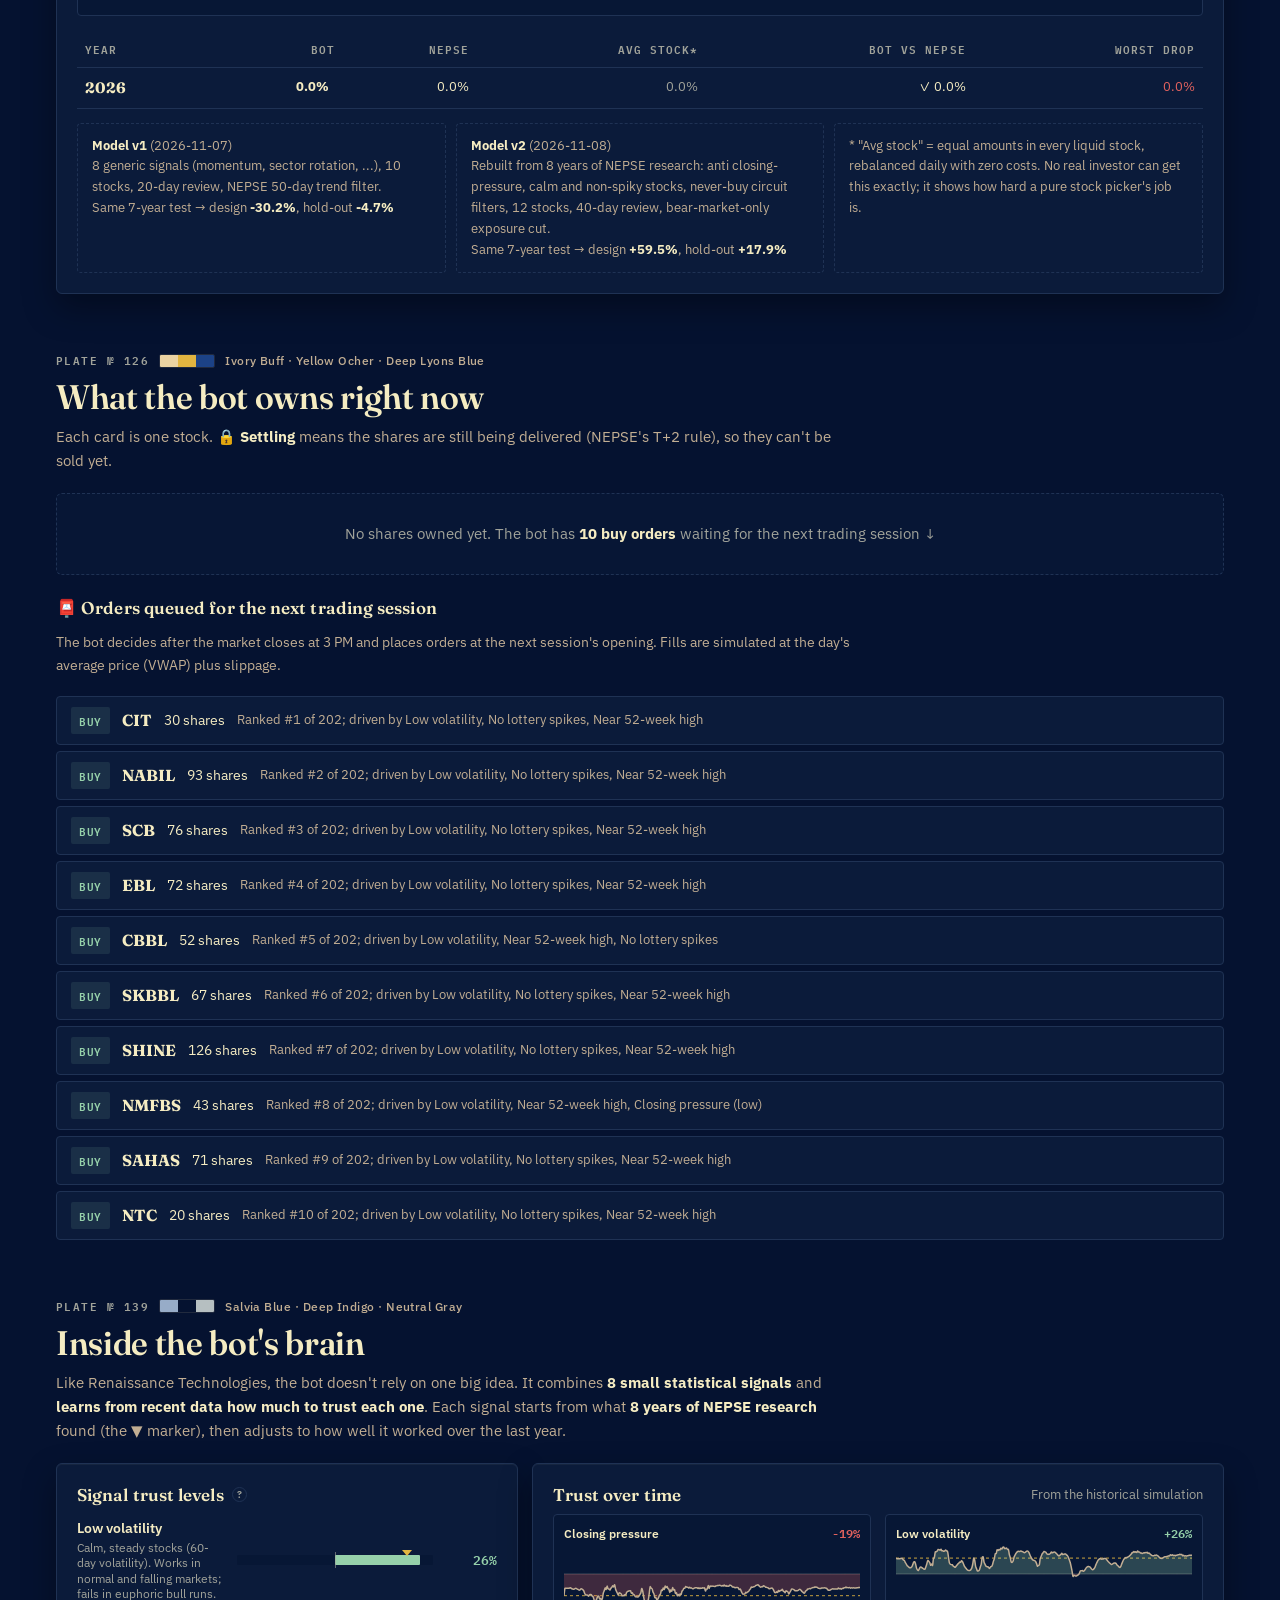
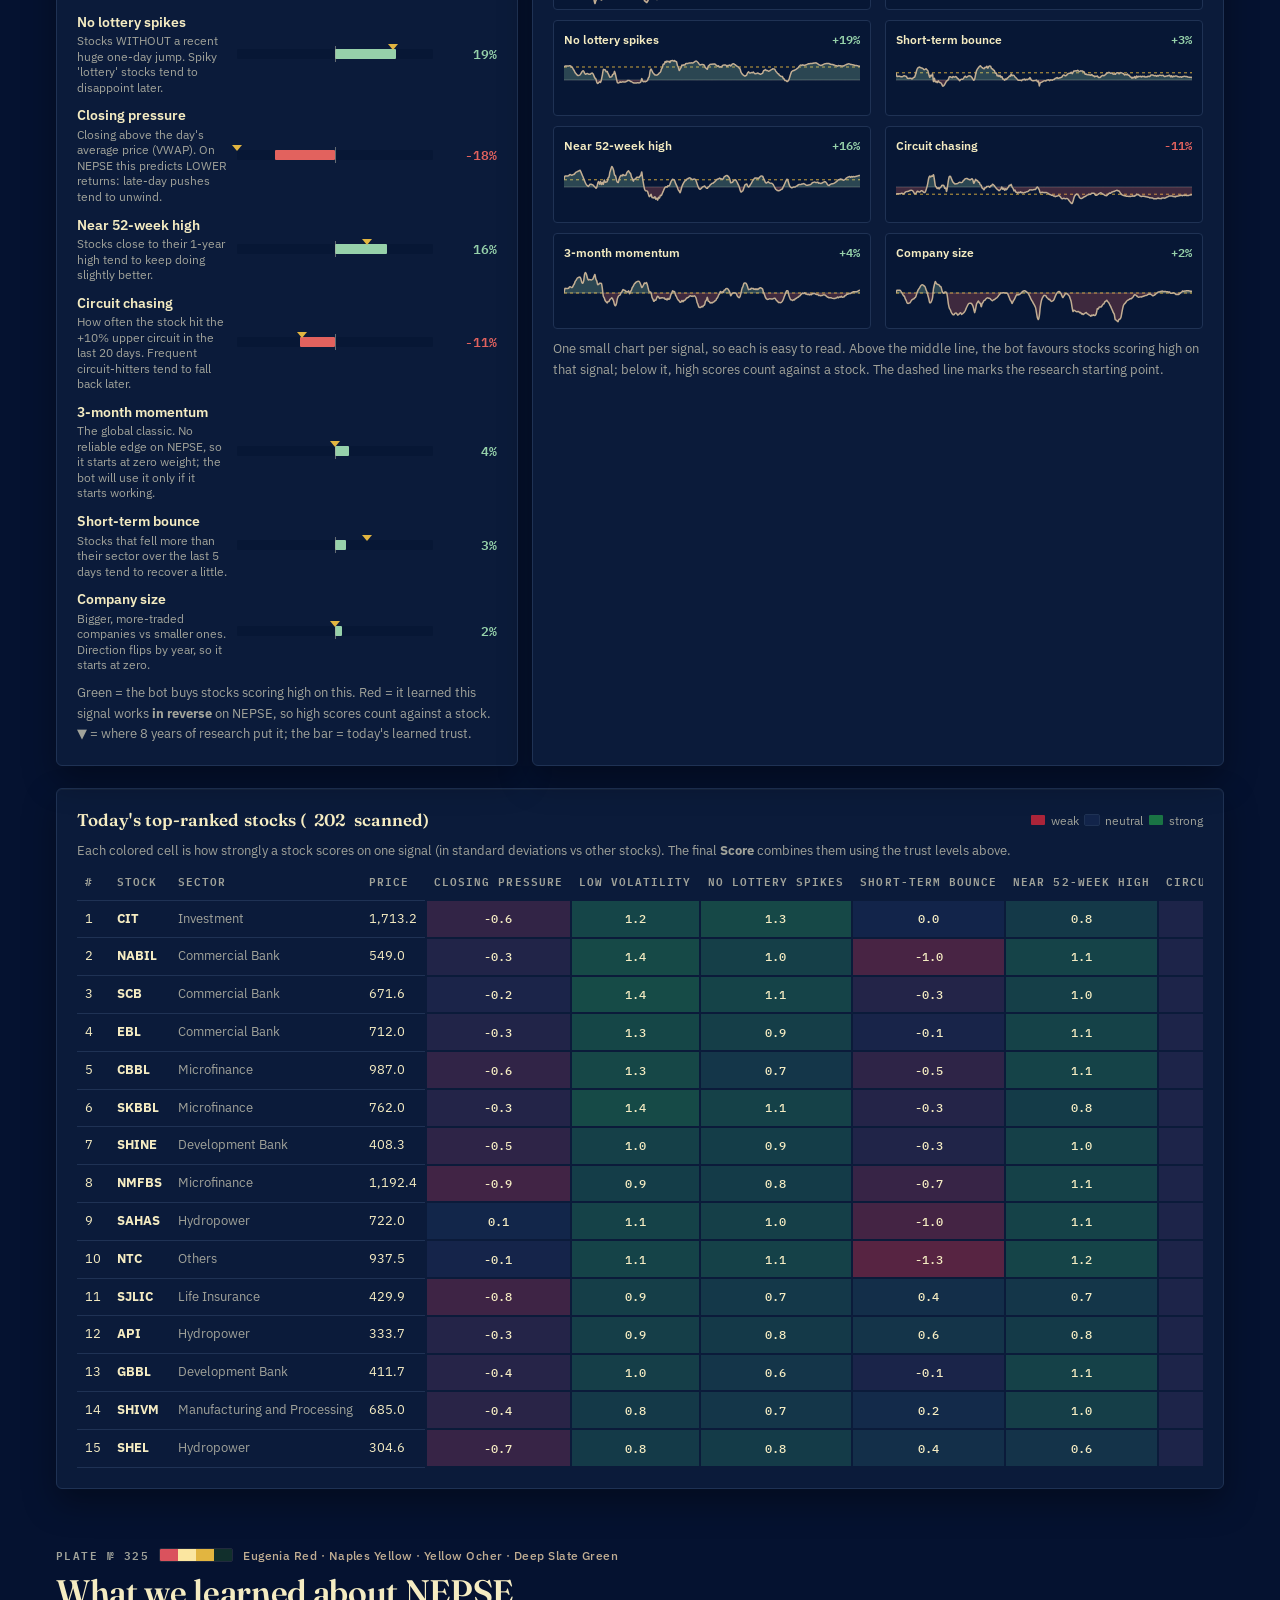
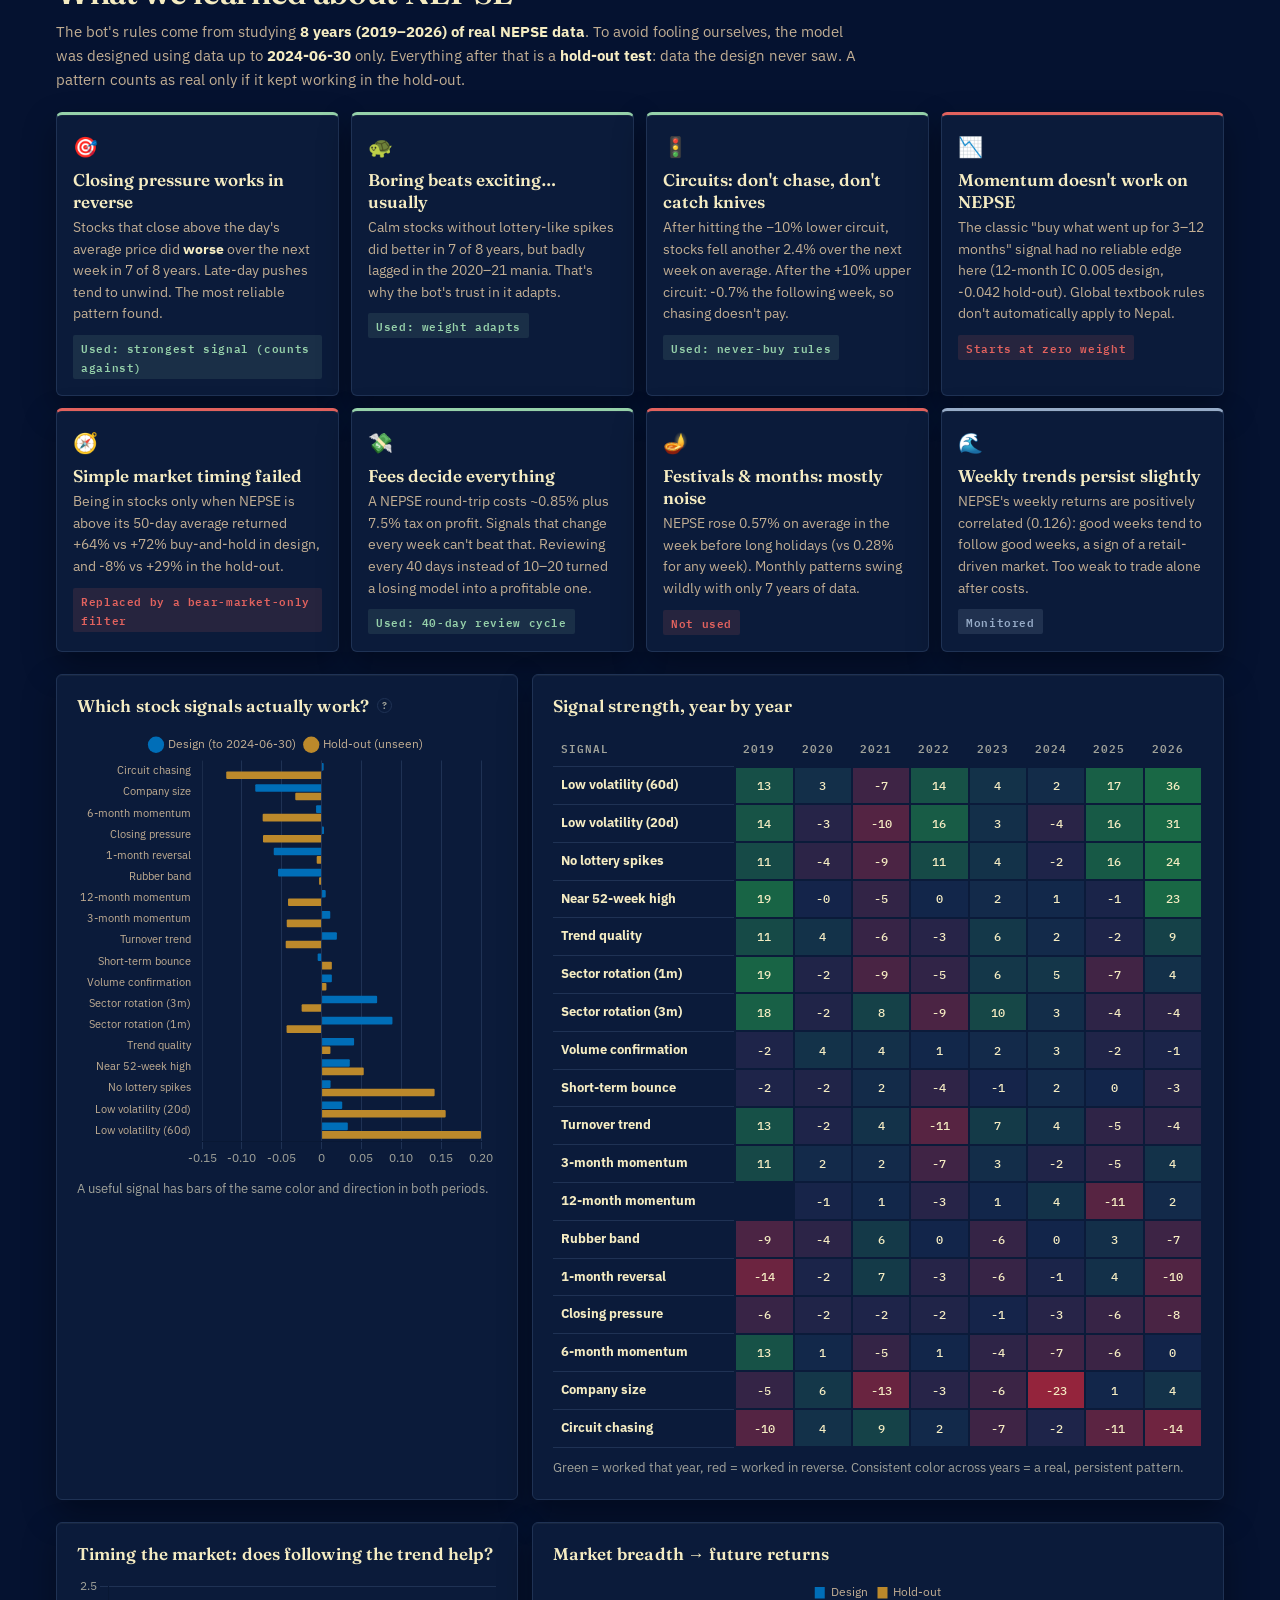
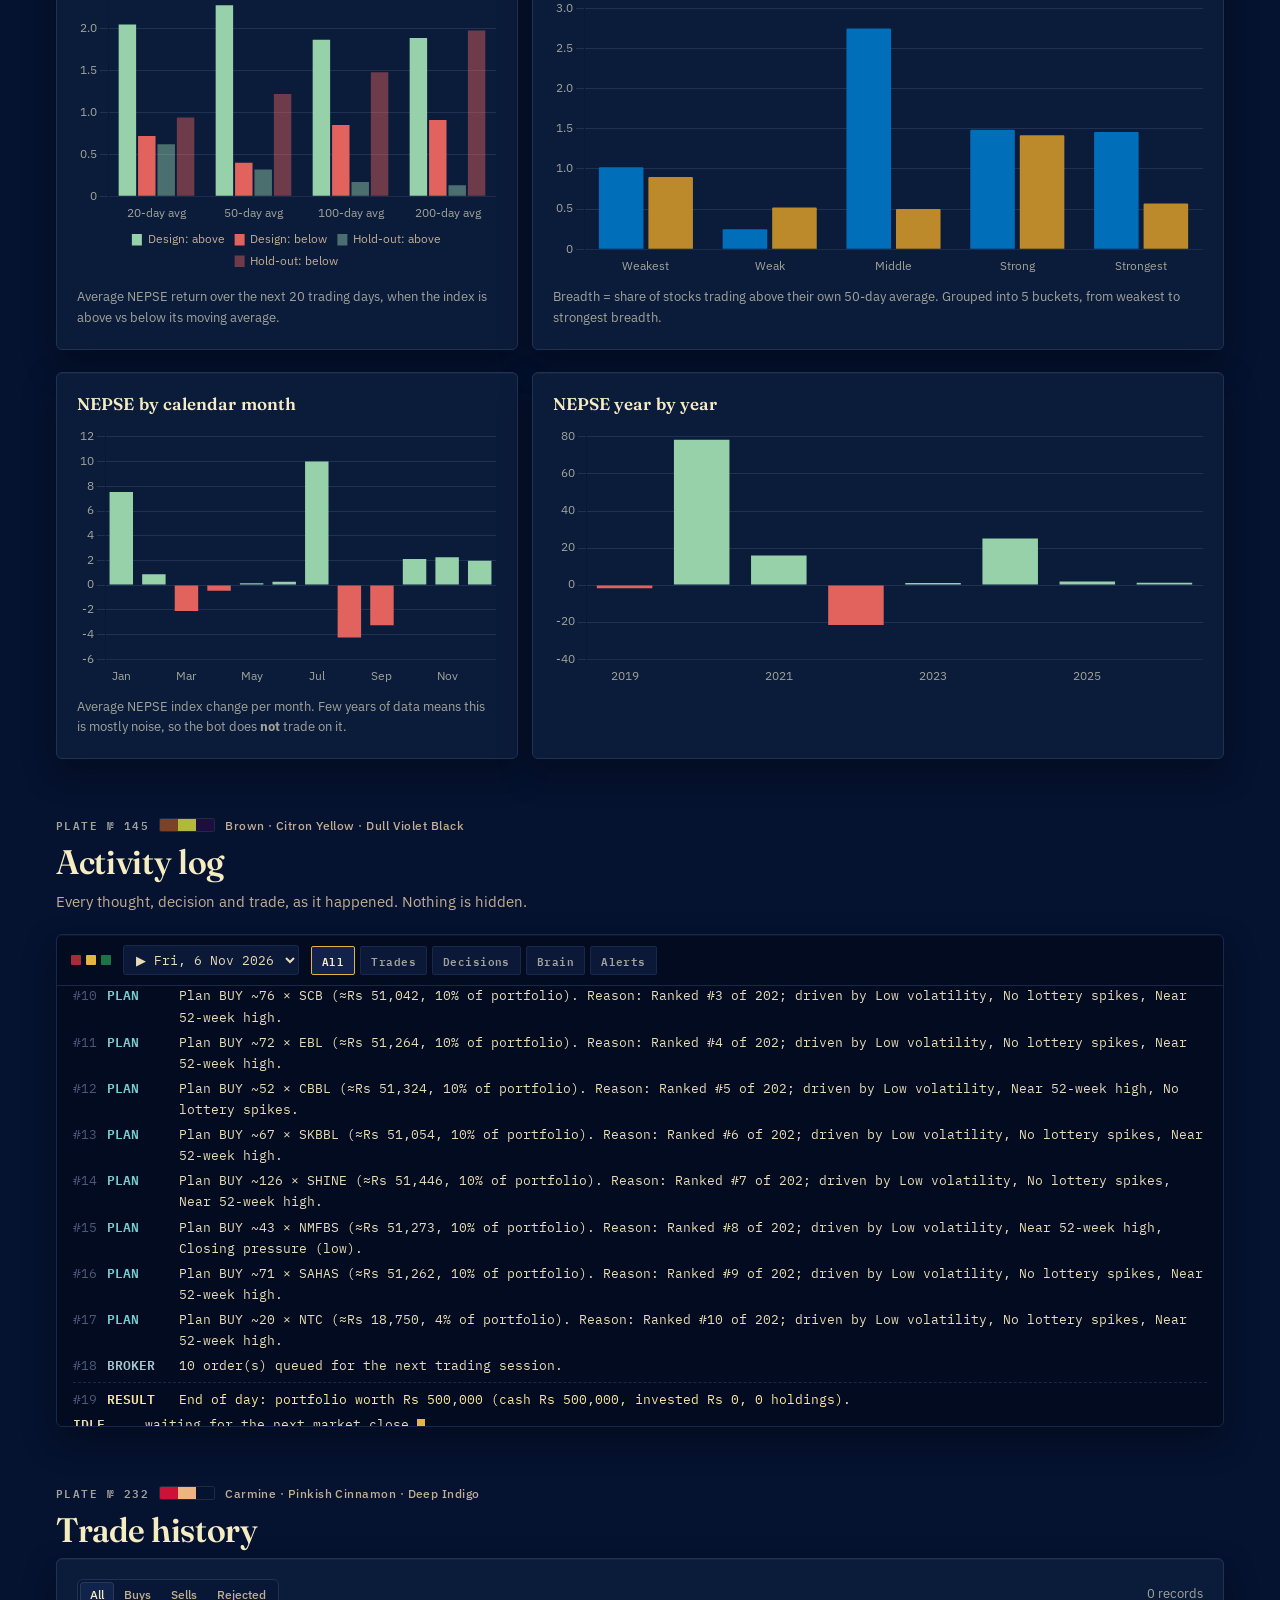
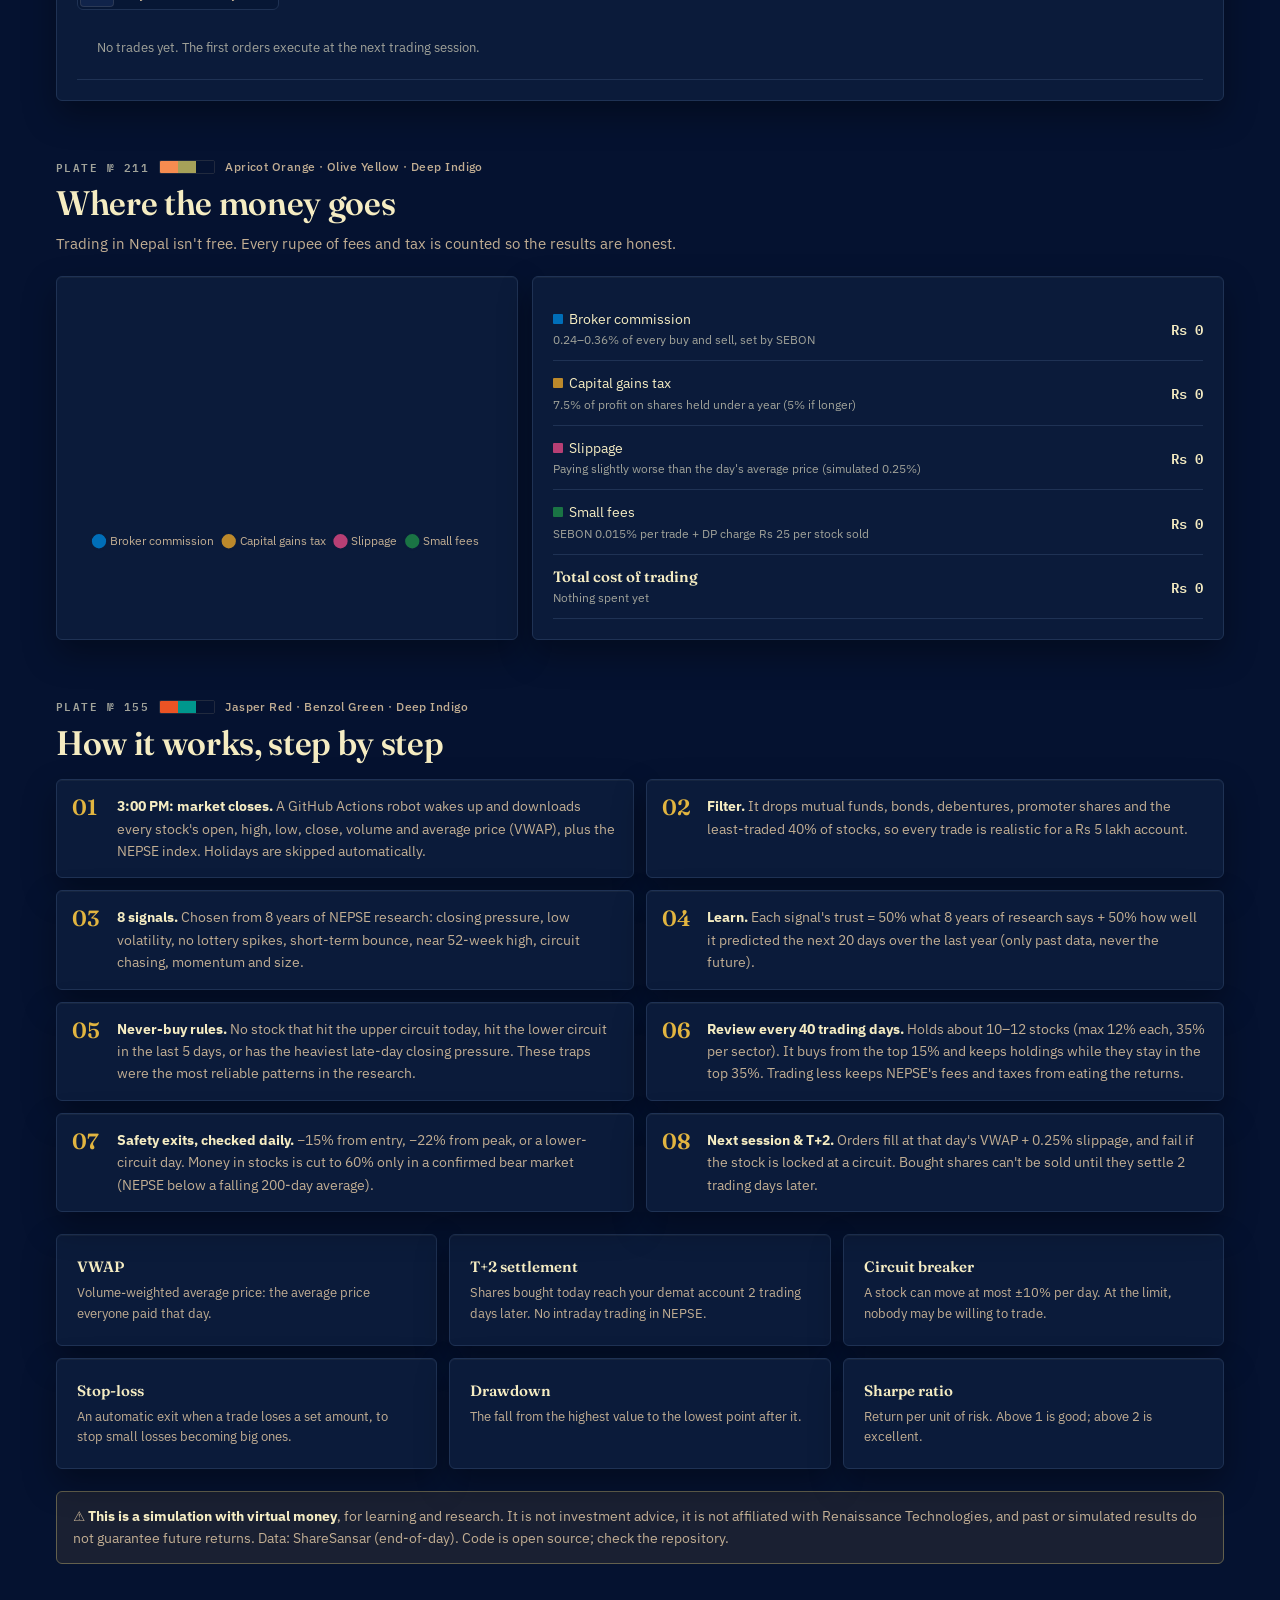
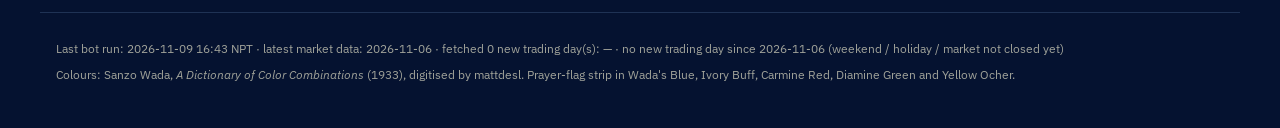
==== commit 1b5e77ec: "Retheme dashboard after Sanzo Wada's Dictionary of Color Combinations - Night theme by default: Deep" ====
--- a/docs/index.html
+++ b/docs/index.html
@@ -7,23 +7,31 @@
 <meta name="description" content="A transparent, open-source paper-trading bot for the Nepal Stock Exchange. Starts with Rs 5,00,000 of virtual money and trades daily on real NEPSE data.">
 <link rel="preconnect" href="https://fonts.googleapis.com">
 <link rel="preconnect" href="https://fonts.gstatic.com" crossorigin>
-<link href="https://fonts.googleapis.com/css2?family=Inter:wght@400;500;600;700;800&family=JetBrains+Mono:wght@400;600&display=swap" rel="stylesheet">
+<link href="https://fonts.googleapis.com/css2?family=Fraunces:opsz,wght@9..144,400;9..144,600;9..144,700&family=IBM+Plex+Sans:wght@400;500;600;700&family=IBM+Plex+Mono:wght@400;500;600&display=swap" rel="stylesheet">
+<meta name="theme-color" content="#051230">
 <link rel="stylesheet" href="style.css">
-<link rel="icon" href="data:image/svg+xml,<svg xmlns='http://www.w3.org/2000/svg' viewBox='0 0 100 100'><text y='.9em' font-size='90'>🏔️</text></svg>">
+<link rel="icon" href="data:image/svg+xml,%3Csvg xmlns='http://www.w3.org/2000/svg' viewBox='0 0 40 40'%3E%3Crect width='40' height='40' rx='4' fill='%23051230'/%3E%3Cpath d='M4 31 15 13l5 7 4-5 12 16z' fill='%23e2b540'/%3E%3Cpath d='M15 13l3 5-3-1-2 2z' fill='%23f5ecc2'/%3E%3C/svg%3E">
 </head>
 <body>
 <header class="top">
   <div class="wrap top-in">
     <div class="brand">
-      <span class="logo">▲</span>
-      <div><b>NEPSE Quant Lab</b><small>Sagarmatha Signal Engine</small></div>
+      <svg class="logo" viewBox="0 0 40 40" aria-hidden="true">
+        <rect width="40" height="40" rx="4" fill="#051230" stroke="#e2b54055"/>
+        <circle cx="29" cy="11" r="3.2" fill="#ebd3a2"/>
+        <path d="M3 32 14.5 13.5l5.2 7.6 4.3-5.4L37 32z" fill="#e2b540"/>
+        <path d="M14.5 13.5l3.2 4.8-3.2-1.2-2.3 2.1z M24 15.7l2.4 3.4-2.4-.9-1.6 1.4z" fill="#f5ecc2"/>
+        <path d="M3 32h34" stroke="#bc892b" stroke-width="1.2"/>
+      </svg>
+      <div><b>NEPSE Quant Lab</b><small>SAGARMATHA SIGNAL ENGINE</small></div>
     </div>
     <div class="mode" role="tablist" aria-label="Portfolio view">
       <button class="on" data-mode="live" role="tab">● Live<span class="long"> paper trading</span></button>
       <button data-mode="backtest" role="tab">⟲ <span class="long">Historical </span>Simulation</button>
     </div>
-    <button class="theme" id="theme" aria-label="Toggle theme">◐</button>
+    <button class="theme" id="theme" aria-label="Switch between night and paper theme" title="Night / paper">☾</button>
   </div>
+  <div class="flags" aria-hidden="true"></div>
 </header>
 
 <nav class="subnav"><div class="wrap">
@@ -63,12 +71,12 @@
         <div class="card-h"><h3>Growth of Rs 5,00,000</h3>
           <div class="seg" id="rangeSeg"><button data-r="31">1M</button><button data-r="92">3M</button><button data-r="366">1Y</button><button class="on" data-r="0">All</button></div></div>
         <div class="chart"><canvas id="eqChart"></canvas></div>
-        <p class="hint">Green = the bot. Grey dashed = Rs 5,00,000 following the NEPSE index. Orange dotted = the "average liquid stock" (equal amounts in every stock the bot may buy, with no trading costs: a tough, idealised benchmark).</p>
+        <p class="hint">Gold line = the bot. Blue dashed = Rs 5,00,000 following the NEPSE index. Purple dotted = the "average liquid stock" (equal amounts in every stock the bot may buy, with no trading costs: a tough, idealised benchmark).</p>
       </div>
     </div>
 
     <div class="card mt" id="record">
-      <div class="card-h"><h3>📚 Track record</h3><span class="muted" id="recordNote"></span></div>
+      <div class="card-h"><h3>Track record</h3><span class="muted" id="recordNote"></span></div>
       <div class="split" id="split"></div>
       <div class="tablewrap"><table class="years" id="yearTable"></table></div>
       <div class="models" id="models"></div>
@@ -77,6 +85,7 @@
 
   <!-- ===================== HOLDINGS -->
   <section id="holdings">
+    <div class="plate" data-plate="holdings"></div>
     <h2>What the bot owns right now</h2>
     <p class="lead">Each card is one stock. <b>🔒 Settling</b> means the shares are still being delivered (NEPSE's T+2 rule), so they can't be sold yet.</p>
     <div class="holds" id="holds"></div>
@@ -87,17 +96,18 @@
 
   <!-- ===================== BRAIN -->
   <section id="brain">
-    <h2>Inside the bot's brain 🧠</h2>
-    <p class="lead">Like Renaissance Technologies, the bot doesn't rely on one big idea. It combines <b>8 small statistical signals</b> and <b>learns from recent data how much to trust each one</b>. Each signal starts from what <b>8 years of NEPSE research</b> found (the ▲ marker), then adjusts to how well it worked over the last year.</p>
+    <div class="plate" data-plate="brain"></div>
+    <h2>Inside the bot's brain</h2>
+    <p class="lead">Like Renaissance Technologies, the bot doesn't rely on one big idea. It combines <b>8 small statistical signals</b> and <b>learns from recent data how much to trust each one</b>. Each signal starts from what <b>8 years of NEPSE research</b> found (the ▼ marker), then adjusts to how well it worked over the last year.</p>
     <div class="grid2">
       <div class="card">
         <h3>Signal trust levels <i class="tip" data-tip="Weight of each signal in the final score. Learned every day from how well each signal predicted the next 20 days of returns over the last 120 trading days.">?</i></h3>
         <div id="weights"></div>
       </div>
       <div class="card">
-        <h3>Trust over time</h3>
-        <div class="chart"><canvas id="wChart"></canvas></div>
-        <p class="hint">Watch the bot change its mind as markets change.</p>
+        <div class="card-h"><h3>Trust over time</h3><span class="muted" id="multNote"></span></div>
+        <div class="multiples" id="mults"></div>
+        <p class="hint">One small chart per signal, so each is easy to read. Above the middle line, the bot favours stocks scoring high on that signal; below it, high scores count against a stock. The dashed line marks the research starting point.</p>
       </div>
     </div>
     <div class="card mt">
@@ -110,7 +120,8 @@
 
   <!-- ===================== RESEARCH -->
   <section id="nepal">
-    <h2>What we learned about NEPSE 🇳🇵</h2>
+    <div class="plate" data-plate="nepal"></div>
+    <h2>What we learned about NEPSE</h2>
     <p class="lead">The bot's rules come from studying <b><span id="rsYears">—</span> of real NEPSE data</b>. To avoid fooling ourselves, the model was designed using data up to <b><span id="rsCut">—</span></b> only. Everything after that is a <b>hold-out test</b>: data the design never saw. A pattern counts as real only if it kept working in the hold-out.</p>
     <div class="findings" id="findings"></div>
     <div class="grid2 mt">
@@ -152,7 +163,8 @@
 
   <!-- ===================== LOG -->
   <section id="log">
-    <h2>Activity log 📜</h2>
+    <div class="plate" data-plate="log"></div>
+    <h2>Activity log</h2>
     <p class="lead">Every thought, decision and trade, as it happened. Nothing is hidden.</p>
     <div class="card term">
       <div class="term-h">
@@ -166,6 +178,7 @@
 
   <!-- ===================== TRADES -->
   <section id="trades">
+    <div class="plate" data-plate="trades"></div>
     <h2>Trade history</h2>
     <div class="card">
       <div class="card-h"><div class="seg" id="tradeSeg"><button class="on" data-f="all">All</button><button data-f="BUY">Buys</button><button data-f="SELL">Sells</button><button data-f="REJECTED">Rejected</button></div>
@@ -176,7 +189,8 @@
 
   <!-- ===================== COSTS -->
   <section id="costs">
-    <h2>Where the money goes 💸</h2>
+    <div class="plate" data-plate="costs"></div>
+    <h2>Where the money goes</h2>
     <p class="lead">Trading in Nepal isn't free. Every rupee of fees and tax is counted so the results are honest.</p>
     <div class="grid2">
       <div class="card"><div class="chart sm"><canvas id="feeChart"></canvas></div></div>
@@ -186,6 +200,7 @@
 
   <!-- ===================== HOW -->
   <section id="how">
+    <div class="plate" data-plate="how"></div>
     <h2>How it works, step by step</h2>
     <ol class="steps">
       <li><b>3:00 PM: market closes.</b> A GitHub Actions robot wakes up and downloads every stock's open, high, low, close, volume and average price (VWAP), plus the NEPSE index. Holidays are skipped automatically.</li>
@@ -212,6 +227,7 @@
 </main>
 <footer class="wrap foot">
   <span id="updated">—</span> · <span id="runlog"></span>
+  <span class="credit">Colours: Sanzo Wada, <i>A Dictionary of Color Combinations</i> (1933), digitised by mattdesl. Prayer-flag strip in Wada's Blue, Ivory Buff, Carmine Red, Diamine Green and Yellow Ocher.</span>
 </footer>
 
 <script src="chart.umd.min.js"></script>
--- a/docs/style.css
+++ b/docs/style.css
@@ -1,191 +1,286 @@
+/* NEPSE Quant Lab — "Himalayan night, printed after Wada"
+   Every colour below is taken from Sanzo Wada's "A Dictionary of Color Combinations"
+   (1933; digitised by mattdesl). Names are given next to each value. Tints marked
+   "mix" are blends of two Wada colours. Chart palettes were checked with a colour-blindness
+   validator against these exact surfaces. */
+
 :root{
-  --bg:#f6f7fb;--bg2:#ffffff;--card:#ffffff;--line:#e6e8f0;--ink:#0f172a;--ink2:#475569;--muted:#8a94a8;
-  --green:#0ea371;--green-s:#0ea37122;--red:#e5484d;--red-s:#e5484d1f;--amber:#d98a00;--blue:#3b6cf6;--violet:#7c5cff;
-  --accent:#0ea371;--shadow:0 1px 2px #0f172a0d,0 8px 24px #0f172a0a;--term:#0b1020;--termink:#cfd7ee;
-  --heat-neg:#e5484d;--heat-pos:#0ea371;--heat-mid:#eef0f5;
+  /* surfaces: Deep Indigo night */
+  --bg:#051230;            /* Deep Indigo */
+  --bg2:#071735;           /* mix Deep Indigo + Dark Tyrian Blue */
+  --card:#0b1b3a;          /* mix Deep Indigo + Slate Color */
+  --card2:#10234a;         /* mix Deep Indigo + Deep Lyons Blue */
+  --line:#1f3254;          /* mix Slate Color + Deep Indigo */
+  --line2:#ebd3a21f;       /* Ivory Buff, faint */
+  /* ink: old paper */
+  --ink:#f5ecc2;           /* Sulpher Yellow */
+  --ink2:#c2ae93;          /* Ecru */
+  --muted:#a1a39a;         /* Warm Gray */
+  /* meaning */
+  --green:#96d1aa;         /* Cobalt Green: gains */
+  --red:#e2625e;           /* Eugenia Red A: losses */
+  --green-s:#96d1aa1c; --red-s:#e2625e1f;
+  --amber:#e2b540;         /* Yellow Ocher: accent, alerts */
+  --blue:#97acc8;          /* Salvia Blue: information */
+  --violet:#b984af;        /* Lilac */
+  --accent:#e2b540;
+  /* categorical (validated on --card, dark): Khaki, Blue, Rosolanc Purple, Diamine Green */
+  --c1:#bc892b; --c2:#006eb8; --c3:#b73f74; --c4:#1a7444;
+  /* diverging heat: Diamine Green / Pompeian Red around a neutral night tone */
+  --heat-pos:#1a7444; --heat-neg:#ab2439; --heat-mid:#12244a; --heat-ink:#f5ecc2;
+  --term:#030b20; --termink:#e8dcb5; --termline:#18284a;
+  --shadow:0 1px 0 #ebd3a20d inset,0 14px 32px #00000059;
+  --grain:.07;
+  /* prayer flags (lungta): sky, wind, fire, water, earth */
+  --f1:#006eb8;            /* Blue */
+  --f2:#ebd3a2;            /* Ivory Buff */
+  --f3:#a62c37;            /* Carmine Red */
+  --f4:#1a7444;            /* Diamine Green */
+  --f5:#e2b540;            /* Yellow Ocher */
+  color-scheme:dark;
 }
-@media (prefers-color-scheme:dark){:root:not([data-theme="light"]){
-  --bg:#0a0d16;--bg2:#0f1320;--card:#121828;--line:#20283c;--ink:#e8ecf6;--ink2:#a8b2c8;--muted:#6f7a92;
-  --green:#2fd497;--green-s:#2fd4971f;--red:#ff6b6f;--red-s:#ff6b6f1c;--amber:#ffb224;--blue:#6e93ff;--violet:#a08bff;
-  --accent:#2fd497;--shadow:0 1px 2px #0006,0 10px 30px #0005;--term:#070a12;--heat-mid:#1a2134;
-}}
-:root[data-theme="dark"]{
-  --bg:#0a0d16;--bg2:#0f1320;--card:#121828;--line:#20283c;--ink:#e8ecf6;--ink2:#a8b2c8;--muted:#6f7a92;
-  --green:#2fd497;--green-s:#2fd4971f;--red:#ff6b6f;--red-s:#ff6b6f1c;--amber:#ffb224;--blue:#6e93ff;--violet:#a08bff;
-  --accent:#2fd497;--shadow:0 1px 2px #0006,0 10px 30px #0005;--term:#070a12;--heat-mid:#1a2134;
+:root[data-theme="light"]{
+  /* paper: printed plate */
+  --bg:#f6efd9;            /* mix Sulpher Yellow + white */
+  --bg2:#efe6c8;
+  --card:#fbf7ea;
+  --card2:#f3ebd2;
+  --line:#ddd0ac;          /* mix Ecru + paper */
+  --line2:#05123014;
+  --ink:#051230;           /* Deep Indigo */
+  --ink2:#34454c;          /* Slate Color */
+  --muted:#70727c;         /* Deep Violet / Plumbeous */
+  --green:#1a7444;         /* Diamine Green */
+  --red:#ab2439;           /* Pompeian Red */
+  --green-s:#1a74441a; --red-s:#ab24391a;
+  --amber:#bb7125;         /* Raw Sienna */
+  --blue:#005b8d;          /* Helvetia Blue */
+  --violet:#59256a;        /* Red Violet */
+  --accent:#bb7125;
+  /* categorical (validated on paper): Raw Sienna, Helvetia Blue, Aconite Violet, Green */
+  --c1:#bb7125; --c2:#005b8d; --c3:#a36aa5; --c4:#489b6e;
+  --heat-pos:#1a7444; --heat-neg:#ab2439; --heat-mid:#efe6c8; --heat-ink:#051230;
+  --term:#051230; --termink:#f5ecc2; --termline:#1c2f55;
+  --shadow:0 1px 2px #05123012,0 10px 24px #0512300d;
+  --grain:.05;
+  color-scheme:light;
 }
+
 *{box-sizing:border-box}
-html{scroll-behavior:smooth;scroll-padding-top:120px}
-body{margin:0;background:var(--bg);color:var(--ink);font:15px/1.55 Inter,system-ui,sans-serif;-webkit-font-smoothing:antialiased;overflow-x:hidden}
+html{scroll-behavior:smooth;scroll-padding-top:122px}
+body{margin:0;background:var(--bg);color:var(--ink);font:15px/1.6 "IBM Plex Sans",system-ui,sans-serif;-webkit-font-smoothing:antialiased;overflow-x:hidden;
+  background-image:radial-gradient(1200px 520px at 85% -120px,color-mix(in srgb,var(--c2) 22%,transparent),transparent 70%),
+                   radial-gradient(900px 480px at -10% 8%,color-mix(in srgb,var(--c3) 12%,transparent),transparent 70%);
+  background-attachment:fixed}
+/* paper grain */
+body::before{content:"";position:fixed;inset:0;pointer-events:none;z-index:100;opacity:var(--grain);mix-blend-mode:overlay;
+  background-image:url("data:image/svg+xml,%3Csvg xmlns='http://www.w3.org/2000/svg' width='220' height='220'%3E%3Cfilter id='n'%3E%3CfeTurbulence type='fractalNoise' baseFrequency='.9' numOctaves='2' stitchTiles='stitch'/%3E%3C/filter%3E%3Crect width='100%25' height='100%25' filter='url(%23n)'/%3E%3C/svg%3E")}
 .wrap{max-width:1200px;margin:0 auto;padding:0 16px}
-h2{font-size:26px;letter-spacing:-.02em;margin:0 0 6px}
-h3{font-size:16px;margin:0 0 12px;display:flex;align-items:center;gap:8px}
-section{padding:36px 0 8px}
-.lead{color:var(--ink2);margin:0 0 18px;max-width:780px}.lead.small{font-size:14px}
+h2{font:600 34px/1.15 Fraunces,Georgia,serif;letter-spacing:-.01em;margin:0 0 8px;font-variation-settings:"opsz" 72}
+h3{font:600 17px/1.3 Fraunces,Georgia,serif;margin:0 0 12px;display:flex;align-items:center;gap:8px;letter-spacing:.005em}
+section{padding:46px 0 8px}
+.lead{color:var(--ink2);margin:0 0 20px;max-width:800px}.lead.small{font-size:14px}
+.lead b{color:var(--ink)}
 .hint{color:var(--muted);font-size:13px;margin:10px 0 0}
 .muted{color:var(--muted);font-size:13px}
 .mt{margin-top:22px}
 .up{color:var(--green)}.down{color:var(--red)}
-
-/* header */
-.top{position:sticky;top:0;z-index:20;background:color-mix(in srgb,var(--bg) 82%,transparent);backdrop-filter:blur(12px);border-bottom:1px solid var(--line)}
-.top-in{display:flex;align-items:center;gap:14px;height:62px}
-.brand{display:flex;align-items:center;gap:10px;margin-right:auto}
-.brand b{display:block;font-size:16px;letter-spacing:-.01em}.brand small{color:var(--muted);font-size:11.5px}
-.logo{width:34px;height:34px;border-radius:10px;display:grid;place-items:center;color:#fff;font-size:15px;background:linear-gradient(135deg,var(--green),var(--blue))}
-.mode{display:flex;background:var(--bg2);border:1px solid var(--line);border-radius:12px;padding:3px}
-.mode button,.seg button{border:0;background:none;color:var(--ink2);font:600 13px Inter;padding:7px 12px;border-radius:9px;cursor:pointer;white-space:nowrap}
-.mode button.on{background:var(--card);color:var(--ink);box-shadow:var(--shadow)}
+a{color:var(--amber)}
+
+/* ---------- section plate (Wada combination label) */
+.plate{display:inline-flex;align-items:center;gap:10px;margin:0 0 10px;font:600 10.5px/1 "IBM Plex Mono",monospace;letter-spacing:.14em;text-transform:uppercase;color:var(--muted)}
+.plate .sw{display:inline-flex;border:1px solid var(--line2);border-radius:2px;overflow:hidden}
+.plate .sw i{width:18px;height:12px;display:block}
+.plate .nm{letter-spacing:.04em;text-transform:none;font:500 11.5px "IBM Plex Sans";color:var(--ink2)}
+.rule{height:1px;background:linear-gradient(90deg,var(--line),transparent);margin:0 0 18px}
+
+/* ---------- header */
+.top{position:sticky;top:0;z-index:20;background:color-mix(in srgb,var(--bg) 86%,transparent);backdrop-filter:blur(14px)}
+.top-in{display:flex;align-items:center;gap:14px;height:64px}
+.brand{display:flex;align-items:center;gap:12px;margin-right:auto;min-width:0}
+.brand b{display:block;font:600 19px/1.1 Fraunces,Georgia,serif;letter-spacing:.005em}
+.brand small{color:var(--muted);font:500 11px "IBM Plex Mono";letter-spacing:.06em}
+.logo{width:38px;height:38px;flex:none;display:block}
+.flags{height:5px;background:repeating-linear-gradient(90deg,var(--f1) 0 34px,var(--f2) 34px 68px,var(--f3) 68px 102px,var(--f4) 102px 136px,var(--f5) 136px 170px);opacity:.9;
+  -webkit-mask:repeating-linear-gradient(90deg,#000 0 30px,transparent 30px 34px);mask:repeating-linear-gradient(90deg,#000 0 30px,transparent 30px 34px)}
+.mode{display:flex;background:var(--bg2);border:1px solid var(--line);border-radius:6px;padding:3px}
+.mode button,.seg button{border:0;background:none;color:var(--ink2);font:500 13px "IBM Plex Sans";padding:7px 12px;border-radius:4px;cursor:pointer;white-space:nowrap}
+.mode button.on{background:var(--card2);color:var(--ink);box-shadow:inset 0 0 0 1px var(--line2)}
 .mode button.on[data-mode=live]{color:var(--green)}
-.theme{border:1px solid var(--line);background:var(--bg2);color:var(--ink);width:36px;height:36px;border-radius:10px;cursor:pointer;font-size:16px}
-.subnav{position:sticky;top:62px;z-index:19;background:color-mix(in srgb,var(--bg) 88%,transparent);backdrop-filter:blur(12px);border-bottom:1px solid var(--line)}
-.subnav .wrap{display:flex;gap:4px;overflow-x:auto;scrollbar-width:none}
-.subnav a{color:var(--ink2);text-decoration:none;font-size:13px;font-weight:500;padding:10px 10px;white-space:nowrap;border-bottom:2px solid transparent}
-.subnav a:hover{color:var(--ink);border-color:var(--accent)}
-
-.banner{margin-top:20px;padding:12px 16px;border-radius:12px;font-size:14px;border:1px solid var(--line);background:var(--card)}
-.banner.live{border-color:color-mix(in srgb,var(--green) 40%,var(--line));background:var(--green-s)}
-.banner.bt{border-color:color-mix(in srgb,var(--violet) 40%,var(--line));background:color-mix(in srgb,var(--violet) 10%,transparent)}
-
-/* cards & kpis */
-.card{background:var(--card);border:1px solid var(--line);border-radius:16px;padding:18px;box-shadow:var(--shadow);min-width:0}
+.theme{border:1px solid var(--line);background:var(--bg2);color:var(--amber);width:38px;height:38px;border-radius:6px;cursor:pointer;font-size:16px}
+.subnav{position:sticky;top:69px;z-index:19;background:color-mix(in srgb,var(--bg) 90%,transparent);backdrop-filter:blur(14px);border-bottom:1px solid var(--line)}
+.subnav .wrap{display:flex;gap:2px;overflow-x:auto;scrollbar-width:none}
+.subnav a{color:var(--ink2);text-decoration:none;font:500 13px "IBM Plex Sans";padding:11px 10px;white-space:nowrap;border-bottom:2px solid transparent}
+.subnav a:hover{color:var(--ink);border-color:var(--amber)}
+
+.banner{margin-top:22px;padding:14px 18px;border-radius:6px;font-size:14px;border:1px solid var(--line);background:var(--card);color:var(--ink2)}
+.banner b{color:var(--ink)}
+.banner.live{border-left:3px solid var(--green)}
+.banner.bt{border-left:3px solid var(--c3)}
+
+/* ---------- cards & KPIs */
+.card{background:var(--card);border:1px solid var(--line);border-radius:6px;padding:20px;box-shadow:var(--shadow);min-width:0}
 .card-h{display:flex;justify-content:space-between;align-items:center;gap:10px;flex-wrap:wrap;margin-bottom:8px}.card-h h3{margin:0}
-.kpis{display:grid;grid-template-columns:1.5fr repeat(5,1fr);gap:12px;margin-bottom:14px}
-.kpi{background:var(--card);border:1px solid var(--line);border-radius:16px;padding:14px 16px;box-shadow:var(--shadow);min-width:0}
-.kpi label{font-size:12px;color:var(--muted);font-weight:600;text-transform:uppercase;letter-spacing:.04em;display:flex;align-items:center;gap:6px}
-.kpi .val{font-size:22px;font-weight:800;letter-spacing:-.02em;margin-top:4px;font-variant-numeric:tabular-nums}
-.kpi.big .val{font-size:32px}.kpi .val.sm{font-size:20px}
+.kpis{display:grid;grid-template-columns:1.5fr repeat(5,1fr);gap:12px;margin:22px 0 14px}
+.kpi{background:var(--card);border:1px solid var(--line);border-radius:6px;padding:15px 16px;box-shadow:var(--shadow);min-width:0;position:relative}
+.kpi::after{content:"";position:absolute;left:16px;right:16px;top:0;height:2px;background:var(--line)}
+.kpi.big::after{background:linear-gradient(90deg,var(--f1),var(--f2),var(--f3),var(--f4),var(--f5))}
+.kpi label{font:600 10.5px "IBM Plex Mono";color:var(--muted);text-transform:uppercase;letter-spacing:.12em;display:flex;align-items:center;gap:6px}
+.kpi .val{font:600 24px/1.2 Fraunces,Georgia,serif;margin-top:6px;font-variant-numeric:lining-nums tabular-nums}
+.kpi.big .val{font-size:38px;color:var(--amber)}.kpi .val.sm{font-size:21px}
 .kpi .sub{font-size:12.5px;color:var(--ink2)}
-.bar{height:6px;border-radius:6px;background:var(--line);margin-top:10px;overflow:hidden}.bar span{display:block;height:100%;background:linear-gradient(90deg,var(--green),var(--blue));width:0;transition:width 1s}
-.tip{font-style:normal;width:16px;height:16px;border-radius:50%;border:1px solid var(--line);display:inline-grid;place-items:center;font-size:10px;cursor:help;color:var(--muted);position:relative;text-transform:none;letter-spacing:0}
-.tip:hover::after,.tip:focus::after{content:attr(data-tip);position:absolute;left:50%;top:22px;transform:translateX(-50%);width:230px;background:var(--ink);color:var(--bg);padding:8px 10px;border-radius:8px;font:500 12px/1.4 Inter;z-index:5;box-shadow:var(--shadow)}
+.bar{height:5px;border-radius:1px;background:var(--line);margin-top:12px;overflow:hidden}.bar span{display:block;height:100%;background:var(--c1);width:0;transition:width 1s}
+.tip{font-style:normal;width:15px;height:15px;border-radius:50%;border:1px solid var(--line);display:inline-grid;place-items:center;font:600 9.5px "IBM Plex Sans";cursor:help;color:var(--muted);position:relative;text-transform:none;letter-spacing:0}
+.tip:hover::after,.tip:focus::after{content:attr(data-tip);position:absolute;left:50%;top:22px;transform:translateX(-50%);width:230px;background:var(--ink);color:var(--bg);padding:9px 11px;border-radius:4px;font:500 12px/1.45 "IBM Plex Sans";z-index:5;box-shadow:var(--shadow)}
 .grid2{display:grid;grid-template-columns:1fr 1.5fr;gap:14px}
 .grid3{display:grid;grid-template-columns:repeat(3,1fr);gap:12px}
-.chart{position:relative;height:300px}.chart.sm{height:260px}
-.seg{display:flex;background:var(--bg);border:1px solid var(--line);border-radius:10px;padding:2px}
-.seg button{padding:5px 10px;font-size:12px}.seg button.on{background:var(--card);color:var(--ink);box-shadow:var(--shadow)}
-
-/* story */
-.story #story{display:flex;flex-direction:column;gap:8px}
-.story .line{display:flex;gap:10px;align-items:flex-start;font-size:14px;padding:8px 10px;border-radius:10px;background:var(--bg)}
-.story .line .ic{flex:none;width:24px;text-align:center}
-.dot{width:9px;height:9px;border-radius:50%;background:var(--green);display:inline-block}
-.pulse{animation:pulse 1.8s infinite}@keyframes pulse{0%{box-shadow:0 0 0 0 color-mix(in srgb,var(--green) 60%,transparent)}100%{box-shadow:0 0 0 10px transparent}}
-.mood{display:flex;align-items:center;gap:14px;margin-top:14px;padding-top:14px;border-top:1px dashed var(--line)}
-.mood small{display:block;color:var(--muted);font-size:11.5px}.mood b{font-size:15px}
-.gauge{flex:1;height:10px;border-radius:10px;background:linear-gradient(90deg,var(--red),var(--amber),var(--green));position:relative}
-.gauge span{position:absolute;top:-5px;width:4px;height:20px;border-radius:3px;background:var(--ink);left:50%;transition:left 1s;box-shadow:0 0 0 3px var(--card)}
-
-/* holdings */
+.chart{position:relative;height:300px}.chart.sm{height:260px}.chart.tall{height:440px}
+.seg{display:flex;background:var(--bg2);border:1px solid var(--line);border-radius:6px;padding:2px}
+.seg button{padding:5px 10px;font-size:12px}.seg button.on{background:var(--card2);color:var(--ink);box-shadow:inset 0 0 0 1px var(--line2)}
+
+/* ---------- story */
+.story #story{display:flex;flex-direction:column;gap:6px}
+.story .line{display:flex;gap:10px;align-items:flex-start;font-size:14px;padding:9px 11px;border-radius:4px;background:var(--bg2);border-left:2px solid var(--line);color:var(--ink2)}
+.story .line .ic{flex:none;width:22px;text-align:center}
+.dot{width:8px;height:8px;border-radius:50%;background:var(--green);display:inline-block}
+.pulse{animation:pulse 2s infinite}@keyframes pulse{0%{box-shadow:0 0 0 0 color-mix(in srgb,var(--green) 60%,transparent)}100%{box-shadow:0 0 0 10px transparent}}
+.mood{display:flex;align-items:center;gap:14px;margin-top:16px;padding-top:14px;border-top:1px dashed var(--line)}
+.mood small{display:block;color:var(--muted);font:600 10px "IBM Plex Mono";letter-spacing:.1em;text-transform:uppercase}.mood b{font:600 16px Fraunces,Georgia,serif}
+.gauge{flex:1;height:8px;border-radius:1px;background:linear-gradient(90deg,var(--red),var(--amber),var(--green));position:relative}
+.gauge span{position:absolute;top:-6px;width:3px;height:20px;background:var(--ink);left:50%;transition:left 1s;box-shadow:0 0 0 3px var(--card)}
+
+/* ---------- holdings */
 .holds{display:grid;grid-template-columns:repeat(auto-fill,minmax(260px,1fr));gap:12px}
-.hold{background:var(--card);border:1px solid var(--line);border-radius:16px;padding:16px;box-shadow:var(--shadow);position:relative;overflow:hidden}
-.hold::before{content:"";position:absolute;inset:0 auto 0 0;width:4px;background:var(--c,var(--green))}
-.hold .h1{display:flex;justify-content:space-between;align-items:baseline}
-.hold .sym{font-size:19px;font-weight:800;letter-spacing:-.01em}
-.hold .pnl{font-weight:700;font-variant-numeric:tabular-nums}
-.hold .sec{color:var(--muted);font-size:12px}
-.hold .row{display:flex;justify-content:space-between;font-size:13px;color:var(--ink2);margin-top:6px}
-.hold .row b{color:var(--ink);font-weight:600}
-.badge{display:inline-flex;align-items:center;gap:4px;font-size:11.5px;font-weight:600;padding:3px 8px;border-radius:20px;background:var(--bg);border:1px solid var(--line)}
-.badge.lock{color:var(--amber);border-color:color-mix(in srgb,var(--amber) 40%,var(--line))}
-.badge.ok{color:var(--green);border-color:color-mix(in srgb,var(--green) 40%,var(--line))}
-.why{font-size:12.5px;color:var(--ink2);margin-top:10px;padding:8px 10px;background:var(--bg);border-radius:10px}
+.holds .hold{background:var(--card);border:1px solid var(--line);border-radius:6px;padding:16px 16px 14px;box-shadow:var(--shadow);position:relative;overflow:hidden}
+.holds .hold::before{content:"";position:absolute;inset:0 0 auto 0;height:3px;background:var(--c,var(--green))}
+.holds .hold .h1{display:flex;justify-content:space-between;align-items:baseline}
+.holds .hold .sym{font:600 22px Fraunces,Georgia,serif;letter-spacing:.01em}
+.holds .hold .pnl{font:600 14px "IBM Plex Mono";font-variant-numeric:tabular-nums}
+.holds .hold .sec{color:var(--muted);font-size:12px}
+.holds .hold .row{display:flex;justify-content:space-between;font-size:13px;color:var(--ink2);margin-top:6px}
+.holds .hold .row b{color:var(--ink);font-weight:600;font-variant-numeric:tabular-nums}
+.badge{display:inline-flex;align-items:center;gap:4px;font:600 11px "IBM Plex Sans";padding:3px 8px;border-radius:2px;background:var(--bg2);border:1px solid var(--line)}
+.badge.lock{color:var(--amber)}.badge.ok{color:var(--green)}
+.why{font-size:12.5px;color:var(--ink2);margin-top:10px;padding:9px 10px;background:var(--bg2);border-radius:4px}
+.why b{color:var(--ink)}
 .spark{display:flex;gap:3px;margin-top:10px;height:34px;align-items:flex-end}
-.spark i{flex:1;border-radius:3px 3px 0 0;background:var(--green);opacity:.85;min-height:2px}
+.spark i{flex:1;border-radius:2px 2px 0 0;background:var(--green);opacity:.85;min-height:2px}
 .spark i.n{background:var(--red)}
-.empty{padding:26px;text-align:center;color:var(--muted);border:1.5px dashed var(--line);border-radius:16px;grid-column:1/-1}
-.orders{display:flex;flex-direction:column;gap:8px}
-.order{display:flex;gap:12px;align-items:center;background:var(--card);border:1px solid var(--line);border-radius:12px;padding:10px 14px;font-size:14px;flex-wrap:wrap}
-.side{font:700 11.5px JetBrains Mono;padding:4px 8px;border-radius:6px}
+.empty{padding:28px;text-align:center;color:var(--muted);border:1px dashed var(--line);border-radius:6px;grid-column:1/-1;background:color-mix(in srgb,var(--card) 50%,transparent)}
+.empty b{color:var(--ink)}
+.orders{display:flex;flex-direction:column;gap:6px}
+.order{display:flex;gap:12px;align-items:center;background:var(--card);border:1px solid var(--line);border-radius:4px;padding:10px 14px;font-size:14px;flex-wrap:wrap}
+.order b{font-family:Fraunces,Georgia,serif;font-size:16px}
+.side{font:600 11px "IBM Plex Mono";padding:4px 8px;border-radius:2px;letter-spacing:.06em}
 .side.BUY{background:var(--green-s);color:var(--green)}.side.SELL{background:var(--red-s);color:var(--red)}
 .order .r{color:var(--ink2);font-size:13px;flex:1;min-width:200px}
 
-/* brain */
-.wrow{display:grid;grid-template-columns:150px 1fr 54px;gap:10px;align-items:center;margin:9px 0;font-size:13.5px}
-.wrow .nm{font-weight:600}.wrow .nm small{display:block;color:var(--muted);font-weight:400;font-size:11.5px;line-height:1.3}
-.wbar{height:12px;background:var(--bg);border-radius:8px;position:relative;overflow:hidden}
-.wbar span{position:absolute;top:0;bottom:0;border-radius:8px;transition:all .9s}
-.wbar::after{content:"";position:absolute;left:50%;top:-2px;bottom:-2px;width:1px;background:var(--line)}
-.wrow .pc{text-align:right;font:600 12.5px JetBrains Mono}
+/* ---------- brain */
+.wrow{display:grid;grid-template-columns:150px 1fr 54px;gap:10px;align-items:center;margin:10px 0;font-size:13.5px}
+.wrow .nm{font-weight:600}.wrow .nm small{display:block;color:var(--muted);font-weight:400;font-size:11.5px;line-height:1.35}
+.wbar{height:10px;background:var(--bg2);border-radius:1px;position:relative}
+.wbar span{position:absolute;top:0;bottom:0;border-radius:1px;transition:all .9s}
+.wbar::after{content:"";position:absolute;left:50%;top:-3px;bottom:-3px;width:1px;background:var(--muted);opacity:.6}
+.wbar .prior{position:absolute;top:-5px;width:0;height:0;border-left:5px solid transparent;border-right:5px solid transparent;border-top:6px solid var(--amber);transform:translateX(-5px);z-index:2}
+.wrow .pc{text-align:right;font:600 12.5px "IBM Plex Mono"}
+.multiples{display:grid;grid-template-columns:repeat(2,1fr);gap:10px 14px}
+.mult{border:1px solid var(--line);border-radius:4px;padding:8px 10px 4px;background:var(--bg2);min-width:0}
+.mult .mh{display:flex;justify-content:space-between;align-items:baseline;font-size:12px;gap:6px}
+.mult .mh b{font-weight:600;color:var(--ink);white-space:nowrap;overflow:hidden;text-overflow:ellipsis}
+.mult .mh span{font:600 11.5px "IBM Plex Mono"}
+.mult .mc{position:relative;height:62px}
 .tablewrap{overflow-x:auto;-webkit-overflow-scrolling:touch}
 table{border-collapse:collapse;width:100%;font-size:13px}
-th{font-size:11.5px;text-transform:uppercase;letter-spacing:.04em;color:var(--muted);text-align:left;padding:8px;border-bottom:1px solid var(--line);white-space:nowrap}
-td{padding:7px 8px;border-bottom:1px solid var(--line);white-space:nowrap;font-variant-numeric:tabular-nums}
-.heat td.z{text-align:center;font:600 12px JetBrains Mono;border-radius:4px;border:2px solid var(--card)}
-.heat td.s{font-weight:800}
+th{font:600 10.5px "IBM Plex Mono";text-transform:uppercase;letter-spacing:.1em;color:var(--muted);text-align:left;padding:9px 8px;border-bottom:1px solid var(--line);white-space:nowrap}
+td{padding:8px;border-bottom:1px solid var(--line);white-space:nowrap;font-variant-numeric:tabular-nums}
+.heat td.z{text-align:center;font:500 12px "IBM Plex Mono";border:2px solid var(--card)}
+.heat td.s{font-weight:700}
 .legend{font-size:12px;color:var(--muted);display:flex;align-items:center;gap:6px}
-.legend i{width:14px;height:10px;border-radius:3px;display:inline-block}.legend .neg{background:var(--heat-neg)}.legend .mid{background:var(--heat-mid)}.legend .pos{background:var(--heat-pos)}
-
-/* terminal */
-.term{padding:0;overflow:hidden;background:var(--term);border-color:#1c2338}
-.term-h{display:flex;align-items:center;gap:12px;padding:10px 14px;border-bottom:1px solid #1c2338;flex-wrap:wrap}
-.lights{display:flex;gap:6px}.lights i{width:11px;height:11px;border-radius:50%;background:#ff5f57}.lights i:nth-child(2){background:#febc2e}.lights i:nth-child(3){background:#28c840}
-.term select{background:#121a2e;color:var(--termink);border:1px solid #26304a;border-radius:8px;padding:5px 8px;font:12.5px JetBrains Mono}
+.legend i{width:14px;height:10px;border-radius:1px;display:inline-block}.legend .neg{background:var(--heat-neg)}.legend .mid{background:var(--heat-mid);outline:1px solid var(--line)}.legend .pos{background:var(--heat-pos)}
+.veto{font-size:11px;margin-left:4px;cursor:help}
+
+/* ---------- terminal: night log */
+.term{padding:0;overflow:hidden;background:var(--term);border-color:var(--termline)}
+.term-h{display:flex;align-items:center;gap:12px;padding:10px 14px;border-bottom:1px solid var(--termline);flex-wrap:wrap}
+.lights{display:flex;gap:5px}.lights i{width:10px;height:10px;border-radius:1px;background:#a62c37}.lights i:nth-child(2){background:#e2b540}.lights i:nth-child(3){background:#1a7444}
+.term select{background:#0b1838;color:var(--termink);border:1px solid var(--termline);border-radius:3px;padding:5px 8px;font:12.5px "IBM Plex Mono"}
 .filters{display:flex;gap:5px;flex-wrap:wrap}
-.filters button{background:#121a2e;color:#8894b4;border:1px solid #26304a;border-radius:20px;font:600 11.5px Inter;padding:4px 10px;cursor:pointer}
-.filters button.on{color:#fff;border-color:#4a5a86;background:#1d2844}
-.term-body{font:13px/1.6 JetBrains Mono,monospace;color:var(--termink);padding:14px 16px;height:430px;overflow-y:auto}
+.filters button{background:#0b1838;color:#a1a39a;border:1px solid var(--termline);border-radius:2px;font:600 11px "IBM Plex Mono";letter-spacing:.04em;padding:4px 10px;cursor:pointer}
+.filters button.on{color:#f5ecc2;border-color:#e2b540;background:#13224a}
+.term-body{font:12.8px/1.65 "IBM Plex Mono",monospace;color:var(--termink);padding:14px 16px;height:440px;overflow-y:auto}
 .term-body .ln{display:flex;gap:10px;padding:2px 0;animation:fadein .35s both}
-.term-body .ts{color:#56617f;flex:none}
+.term-body .ts{color:#4c5878;flex:none}
 .term-body .tag{flex:none;width:62px;font-weight:600}
-.term-body .ln.buy .tag{color:#2fd497}.term-body .ln.sell .tag{color:#ff6b6f}.term-body .ln.warn .tag,.term-body .ln.lock .tag{color:#ffb224}
-.term-body .ln.think .tag{color:#a08bff}.term-body .ln.learn .tag{color:#c58bff}.term-body .ln.risk .tag{color:#ff9f6b}
-.term-body .ln.plan .tag{color:#6ec8ff}.term-body .ln.data .tag{color:#7c8db8}.term-body .ln.exec .tag{color:#6e93ff}.term-body .ln.summary .tag{color:#fff}.term-body .ln.hold .tag{color:#9fb0d6}
-.term-body .ln.summary{border-top:1px dashed #26304a;margin-top:4px;padding-top:6px;color:#fff}
-.term-body .day{color:#fff;font-weight:600;margin:10px 0 4px}
+/* tag colours: Wada lights on night */
+.term-body .ln.buy .tag{color:#96d1aa}      /* Cobalt Green */
+.term-body .ln.sell .tag{color:#f48067}     /* Grenadine Pink */
+.term-body .ln.warn .tag,.term-body .ln.lock .tag{color:#e2b540} /* Yellow Ocher */
+.term-body .ln.think .tag{color:#b5b1d8}    /* Grayish Lavender A */
+.term-body .ln.learn .tag{color:#b984af}    /* Lilac */
+.term-body .ln.risk .tag{color:#f68c50}     /* Apricot Orange */
+.term-body .ln.plan .tag{color:#78cdd0}     /* Calamine Blue */
+.term-body .ln.data .tag{color:#97acc8}     /* Salvia Blue */
+.term-body .ln.exec .tag{color:#a5c8d1}     /* Light Glaucous Blue */
+.term-body .ln.hold .tag{color:#c2ae93}     /* Ecru */
+.term-body .ln.summary .tag{color:#fbe6a0}  /* Naples Yellow */
+.term-body .ln.summary{border-top:1px dashed var(--termline);margin-top:4px;padding-top:6px;color:#fbe6a0}
+.term-body .day{color:#e2b540;font-weight:600;margin:12px 0 4px;letter-spacing:.04em}
 @keyframes fadein{from{opacity:0;transform:translateY(3px)}}
-.cursor{display:inline-block;width:8px;height:15px;background:var(--termink);vertical-align:middle;animation:blink 1s steps(1) infinite}@keyframes blink{50%{opacity:0}}
-
-/* trades */
+.cursor{display:inline-block;width:8px;height:15px;background:#e2b540;vertical-align:middle;animation:blink 1s steps(1) infinite}@keyframes blink{50%{opacity:0}}
+
+/* ---------- trades */
+#trades .tablewrap{max-height:560px;overflow:auto}
+#trades thead th{position:sticky;top:0;background:var(--card);z-index:1}
 .trades td.st{font-weight:600;font-size:12px}
 .trades .rej{color:var(--amber)}
 .trades td.rs{white-space:normal;min-width:240px;color:var(--ink2);font-size:12.5px}
 
-/* fees */
-.fee{display:flex;justify-content:space-between;align-items:center;padding:10px 0;border-bottom:1px solid var(--line);font-size:14px;gap:10px}
+/* ---------- fees */
+.fee{display:flex;justify-content:space-between;align-items:center;padding:11px 0;border-bottom:1px solid var(--line);font-size:14px;gap:10px}
 .fee small{display:block;color:var(--muted);font-size:12px}
-.fee b{font-variant-numeric:tabular-nums;white-space:nowrap}
-
-/* how */
+.fee > b{font:600 14px "IBM Plex Mono";white-space:nowrap}
+.fee div b{font:600 15px Fraunces,Georgia,serif;color:var(--ink)}
+.fee .chip{display:inline-block;width:10px;height:10px;border-radius:1px;margin-right:6px;vertical-align:0}
+
+/* ---------- how it works */
 .steps{counter-reset:s;list-style:none;padding:0;margin:16px 0 0;display:grid;grid-template-columns:repeat(2,1fr);gap:12px}
-.steps li{counter-increment:s;background:var(--card);border:1px solid var(--line);border-radius:14px;padding:14px 14px 14px 56px;position:relative;font-size:14px;color:var(--ink2);box-shadow:var(--shadow)}
+.steps li{counter-increment:s;background:var(--card);border:1px solid var(--line);border-radius:6px;padding:15px 15px 15px 60px;position:relative;font-size:14px;color:var(--ink2);box-shadow:var(--shadow)}
 .steps li b{color:var(--ink)}
-.steps li::before{content:counter(s);position:absolute;left:14px;top:14px;width:30px;height:30px;border-radius:9px;display:grid;place-items:center;font-weight:800;color:#fff;background:linear-gradient(135deg,var(--green),var(--blue))}
-.gl b{font-size:14px}.gl p{margin:4px 0 0;color:var(--ink2);font-size:13px}
-.disclaimer{margin:22px 0 10px;padding:14px 16px;border-radius:12px;background:color-mix(in srgb,var(--amber) 12%,transparent);border:1px solid color-mix(in srgb,var(--amber) 35%,var(--line));font-size:13.5px;color:var(--ink2)}
-.foot{color:var(--muted);font-size:12px;padding:24px 16px 40px}
-
+.steps li::before{content:counter(s,decimal-leading-zero);position:absolute;left:15px;top:13px;font:600 22px Fraunces,Georgia,serif;color:var(--amber)}
+.gl b{font:600 15px Fraunces,Georgia,serif}.gl p{margin:4px 0 0;color:var(--ink2);font-size:13px}
+.disclaimer{margin:22px 0 10px;padding:14px 16px;border-radius:6px;background:color-mix(in srgb,var(--amber) 9%,transparent);border:1px solid color-mix(in srgb,var(--amber) 35%,var(--line));font-size:13.5px;color:var(--ink2)}
+.disclaimer b{color:var(--ink)}
+.foot{color:var(--muted);font-size:12px;padding:26px 16px 44px;border-top:1px solid var(--line);margin-top:30px}
+.foot .credit{display:block;margin-top:6px}
+
+/* ---------- research */
+.findings{display:grid;grid-template-columns:repeat(auto-fill,minmax(270px,1fr));gap:12px}
+.finding{background:var(--card);border:1px solid var(--line);border-radius:6px;padding:16px;box-shadow:var(--shadow);border-top:3px solid var(--fc,var(--line))}
+.finding .fi{font-size:20px}.finding > b{display:block;margin:6px 0 4px;font:600 17px/1.3 Fraunces,Georgia,serif}
+.finding p{margin:0;color:var(--ink2);font-size:13.5px}.finding p b{color:var(--ink)}
+.finding .tag2{display:inline-block;margin-top:10px;font:600 10.5px "IBM Plex Mono";letter-spacing:.06em;padding:3px 8px;border-radius:2px}
+.tag2.use{background:var(--green-s);color:var(--green)}.tag2.no{background:var(--red-s);color:var(--red)}.tag2.info{background:color-mix(in srgb,var(--blue) 15%,transparent);color:var(--blue)}
+
+/* ---------- track record */
+.split{display:grid;grid-template-columns:repeat(auto-fit,minmax(220px,1fr));gap:10px;margin:6px 0 14px}
+.sp{border:1px solid var(--line);border-radius:4px;padding:13px 15px;background:var(--bg2)}
+.sp small{color:var(--muted);font-size:12px;display:block}.sp .big{font:600 26px/1.25 Fraunces,Georgia,serif}
+.sp .vs{font-size:12.5px;color:var(--ink2)}
+.years td,.years th{text-align:right}.years td:first-child,.years th:first-child{text-align:left}
+.years td:first-child b{font-family:Fraunces,Georgia,serif;font-size:15px}
+.years .bar2{display:inline-block;height:7px;border-radius:1px;vertical-align:middle;margin-left:6px}
+.models{display:grid;grid-template-columns:repeat(auto-fit,minmax(260px,1fr));gap:10px;margin-top:14px}
+.model{border:1px dashed var(--line);border-radius:4px;padding:12px 14px;font-size:13px;color:var(--ink2)}
+.model b{color:var(--ink)}
+
+/* ---------- responsive */
 @media (max-width:1000px){.kpis{grid-template-columns:repeat(3,1fr)}.kpi.big{grid-column:1/-1}.grid2{grid-template-columns:1fr}}
 @media (max-width:640px){
   .kpis{grid-template-columns:repeat(2,1fr)}.grid3,.steps{grid-template-columns:1fr}
   .brand small{display:none}.mode button{padding:6px 8px;font-size:12px}.top-in{gap:8px}
-  .brand div b{font-size:14px}.chart{height:240px}.wrow{grid-template-columns:110px 1fr 46px}
+  .brand b{font-size:16px}.chart{height:240px}.wrow{grid-template-columns:110px 1fr 46px}
   .term-body{height:380px;font-size:12px}.term-body .ts{display:none}
-  h2{font-size:22px}
+  h2{font-size:27px}.mode .long{display:none}.multiples{grid-template-columns:1fr}
+  .plate .nm{display:none}
 }
 @media (max-width:420px){.brand div{display:none}}
-#trades .tablewrap{max-height:560px;overflow:auto}
-#trades thead th{position:sticky;top:0;background:var(--card);z-index:1}
-@media (max-width:640px){.mode .long{display:none}}
-
-/* research */
-.chart.tall{height:420px}
-.findings{display:grid;grid-template-columns:repeat(auto-fill,minmax(270px,1fr));gap:12px}
-.finding{background:var(--card);border:1px solid var(--line);border-radius:16px;padding:16px;box-shadow:var(--shadow)}
-.finding .fi{font-size:22px}.finding > b{display:block;margin:6px 0 4px;font-size:15px}
-.finding p{margin:0;color:var(--ink2);font-size:13.5px}
-.finding .tag2{display:inline-block;margin-top:10px;font:600 11px Inter;padding:3px 8px;border-radius:20px}
-.tag2.use{background:var(--green-s);color:var(--green)}.tag2.no{background:var(--red-s);color:var(--red)}.tag2.info{background:color-mix(in srgb,var(--blue) 14%,transparent);color:var(--blue)}
-
-/* track record */
-.split{display:grid;grid-template-columns:repeat(auto-fit,minmax(220px,1fr));gap:10px;margin:6px 0 14px}
-.sp{border:1px solid var(--line);border-radius:12px;padding:12px 14px;background:var(--bg)}
-.sp small{color:var(--muted);font-size:12px;display:block}.sp .big{font-size:22px;font-weight:800;letter-spacing:-.02em}
-.sp .vs{font-size:12.5px;color:var(--ink2)}
-.years td,.years th{text-align:right}.years td:first-child,.years th:first-child{text-align:left}
-.years .bar2{display:inline-block;height:8px;border-radius:4px;vertical-align:middle;margin-left:6px}
-.models{display:grid;grid-template-columns:repeat(auto-fit,minmax(260px,1fr));gap:10px;margin-top:14px}
-.model{border:1px dashed var(--line);border-radius:12px;padding:12px 14px;font-size:13px;color:var(--ink2)}
-.model b{color:var(--ink)}
-.wbar .prior{position:absolute;top:-3px;width:0;height:0;border-left:5px solid transparent;border-right:5px solid transparent;border-bottom:7px solid var(--ink);transform:translateX(-5px);bottom:auto;z-index:2;opacity:.7}
-.veto{font-size:11px;margin-left:4px;cursor:help}
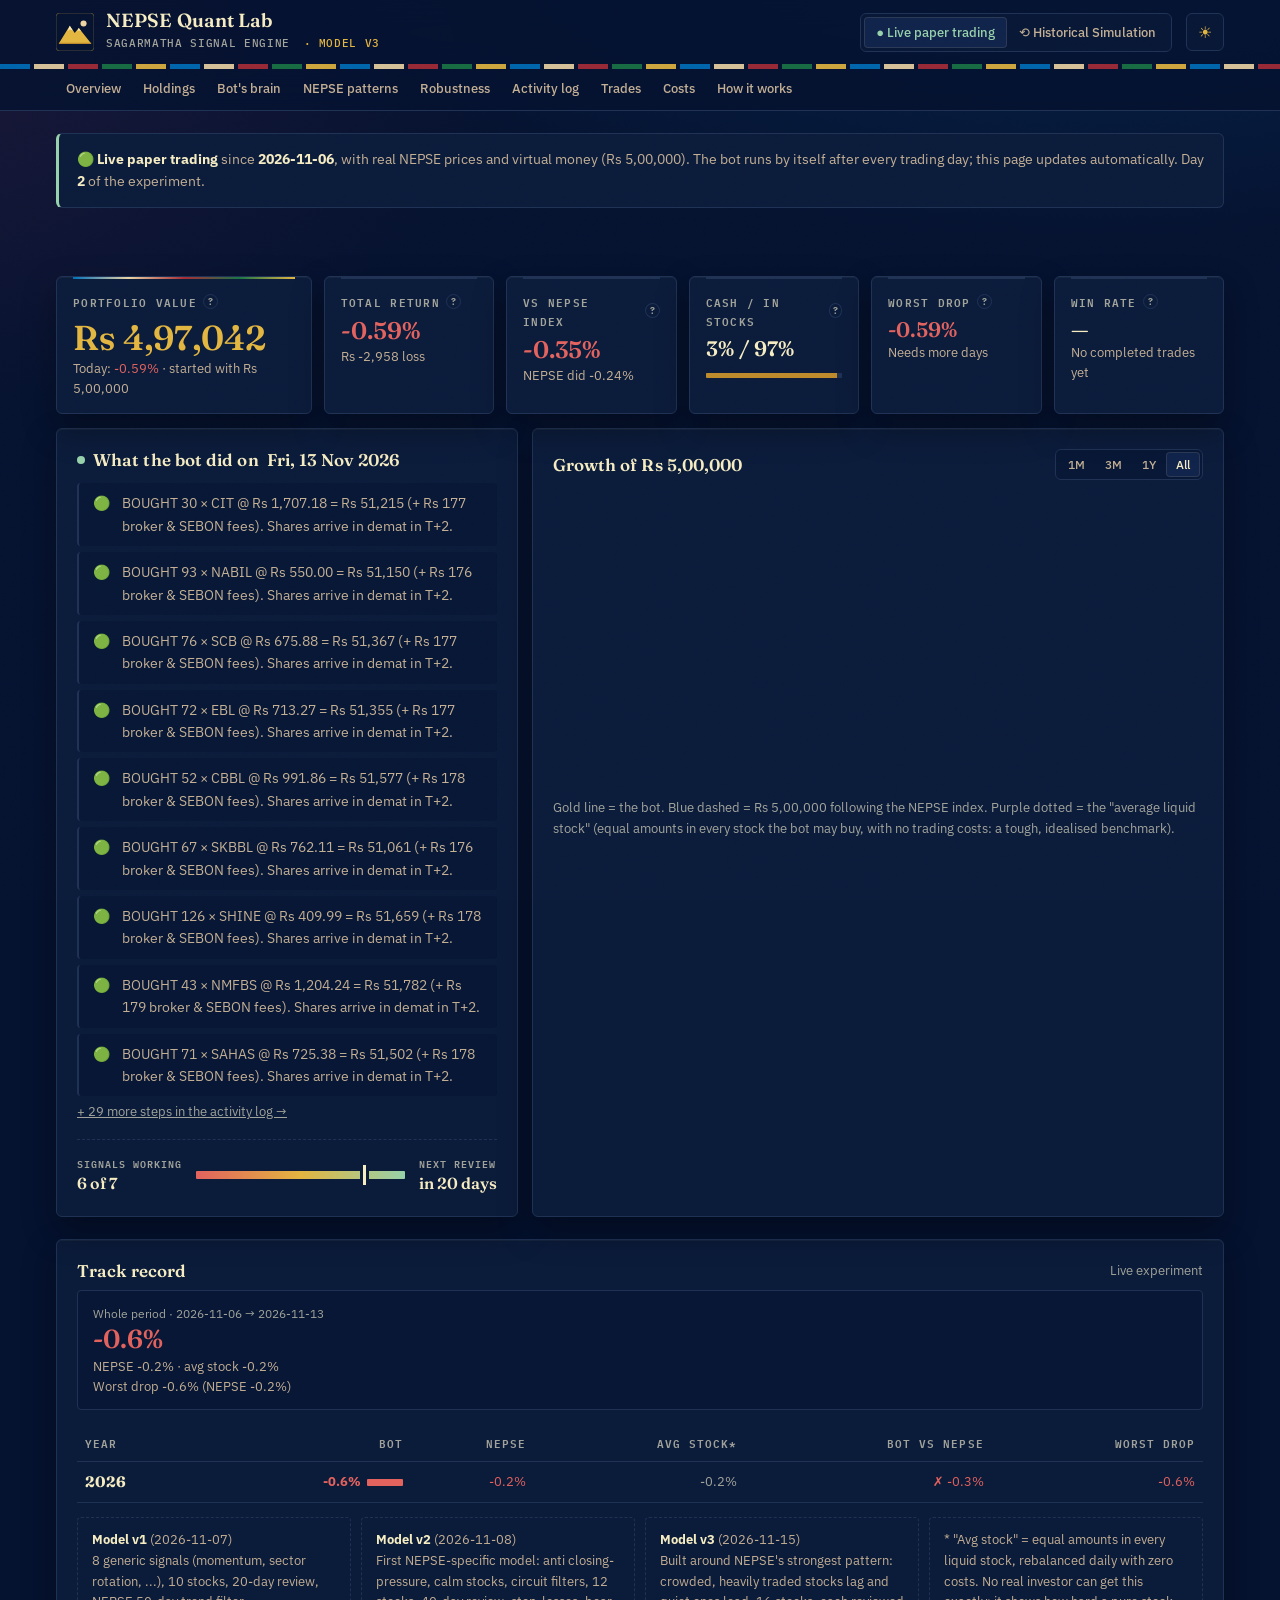
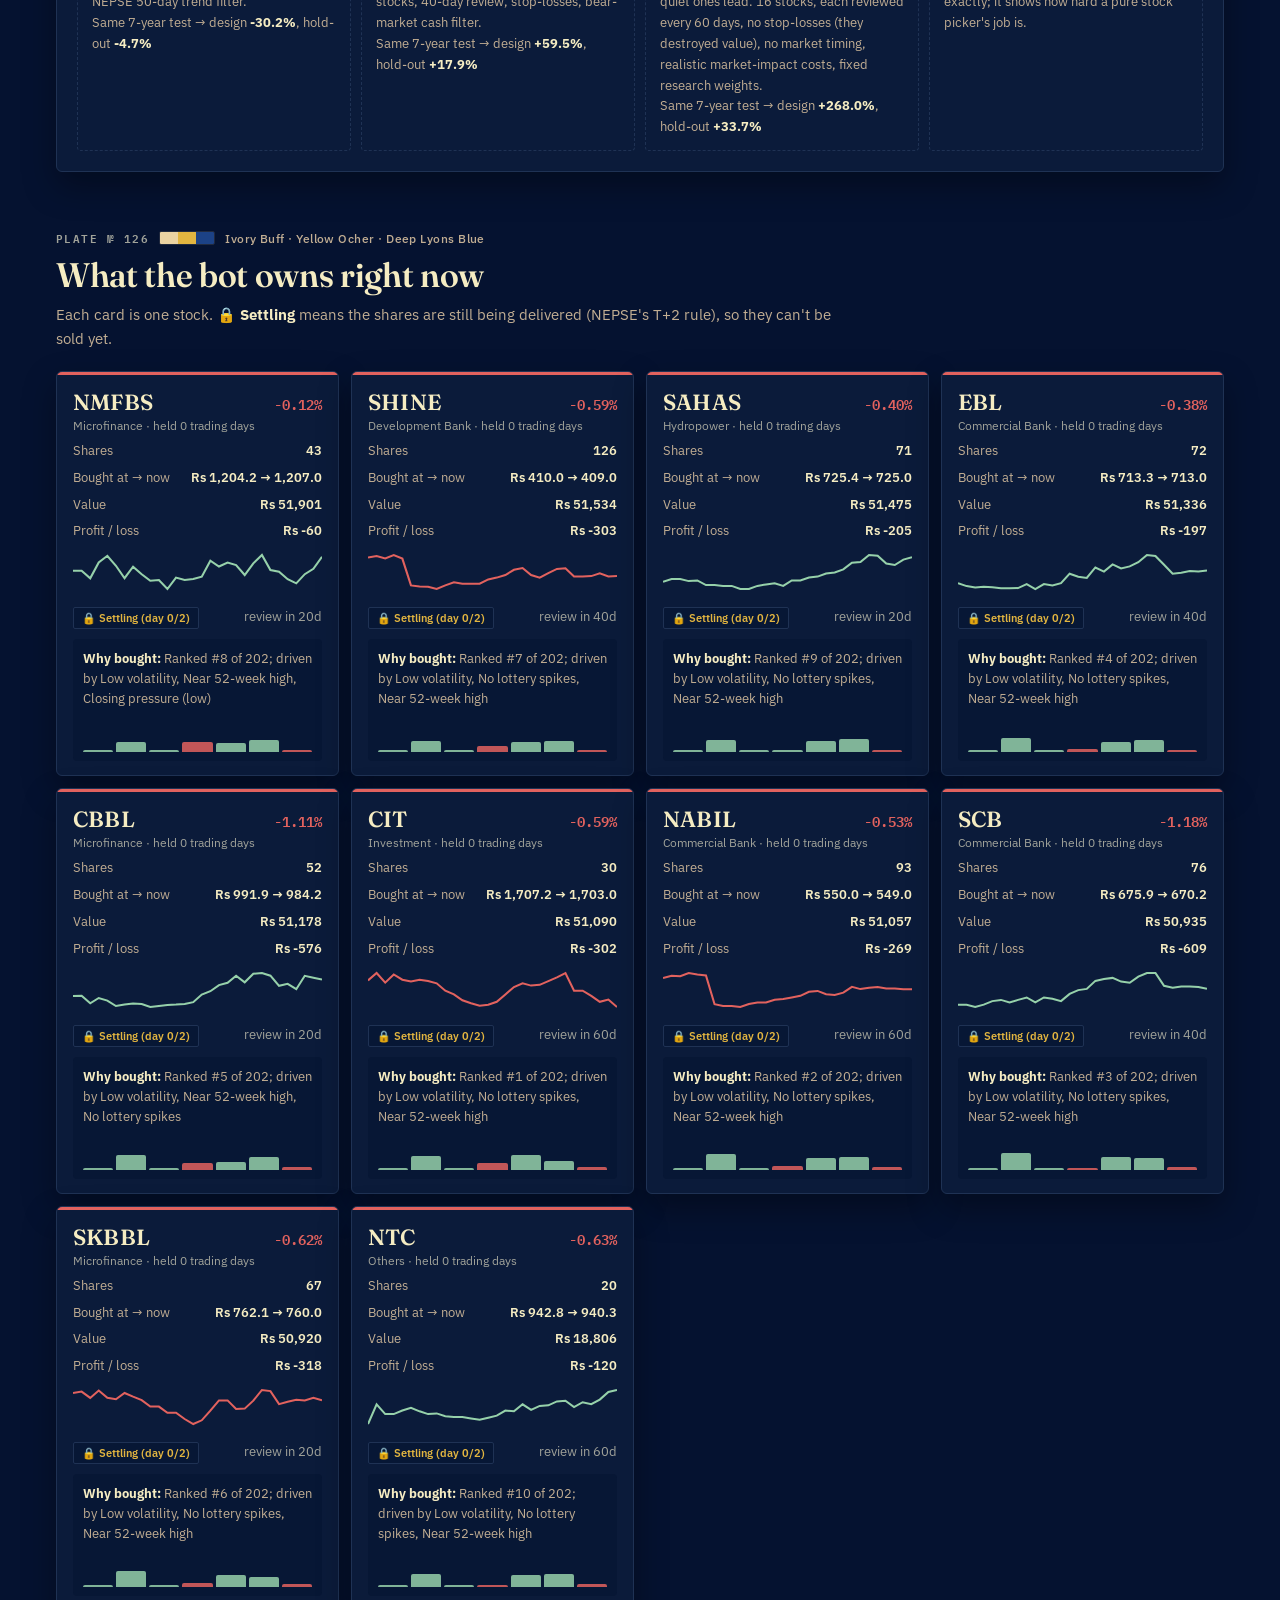
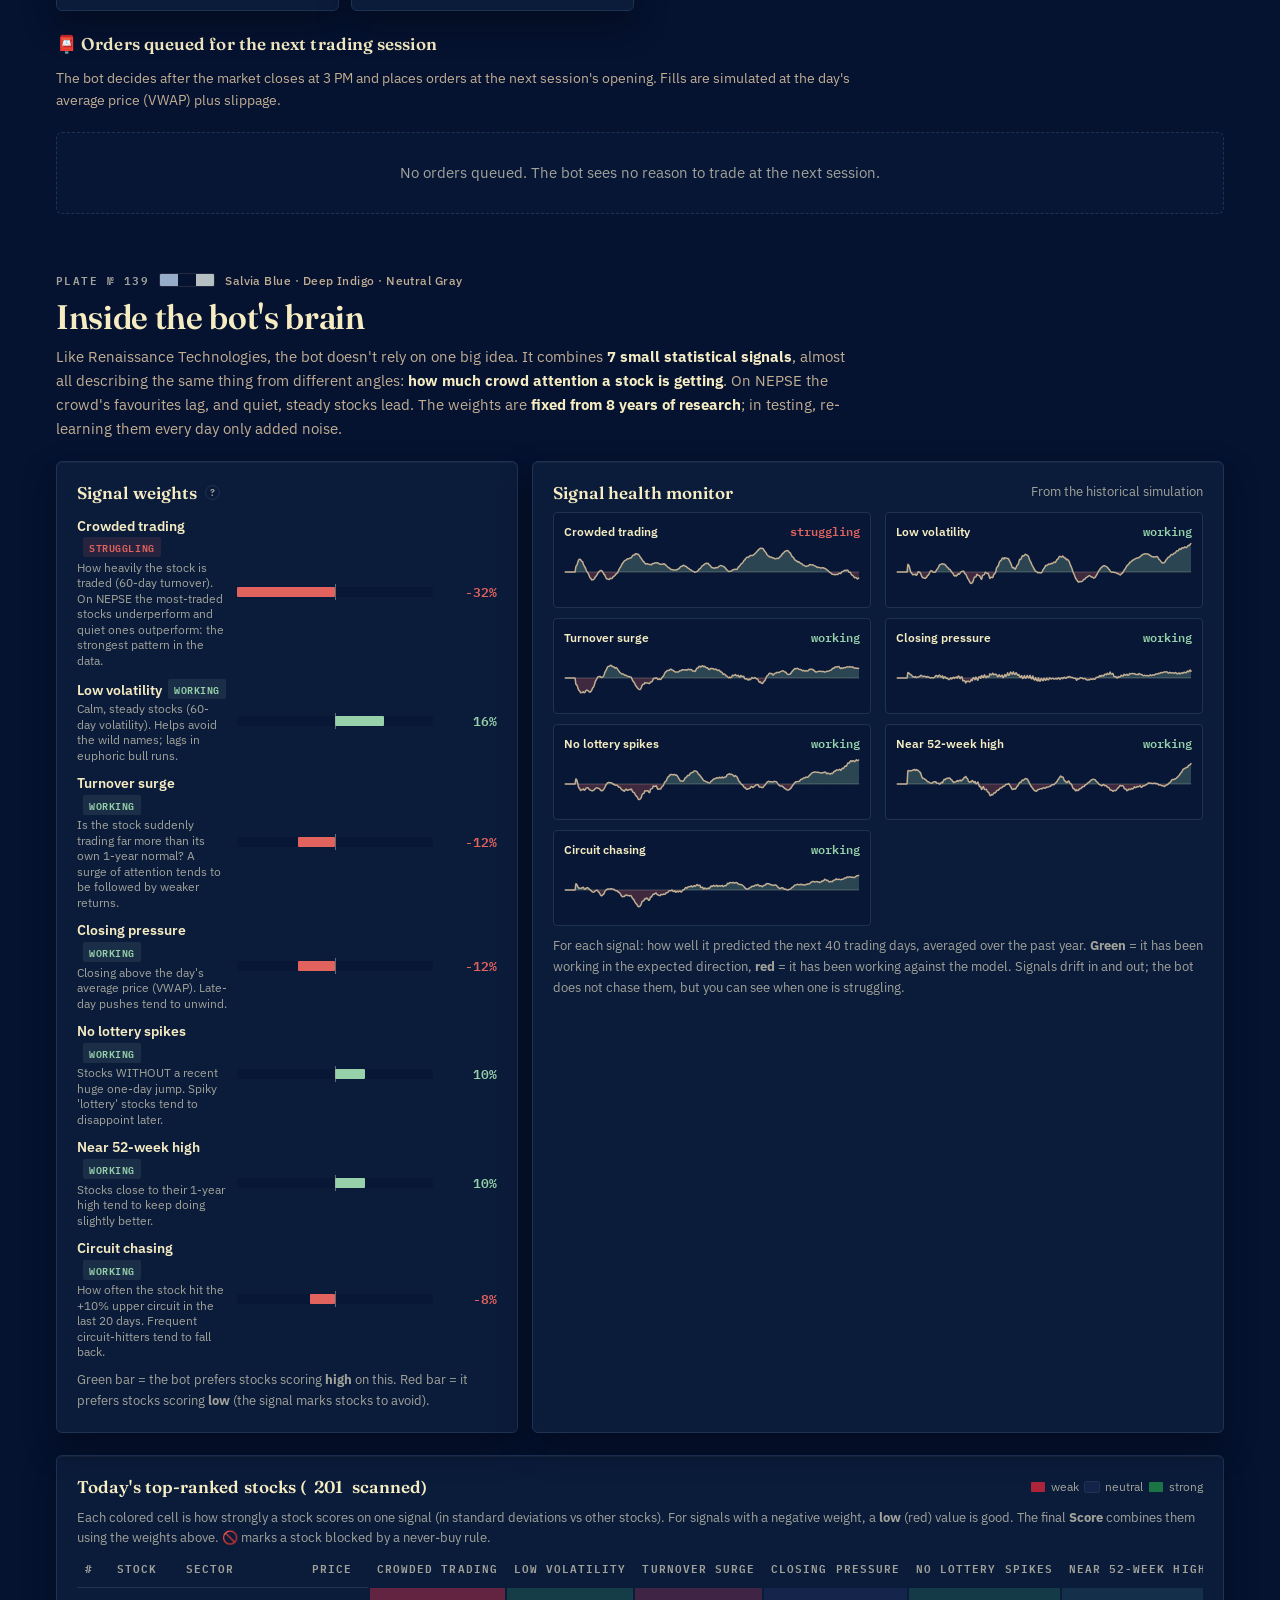
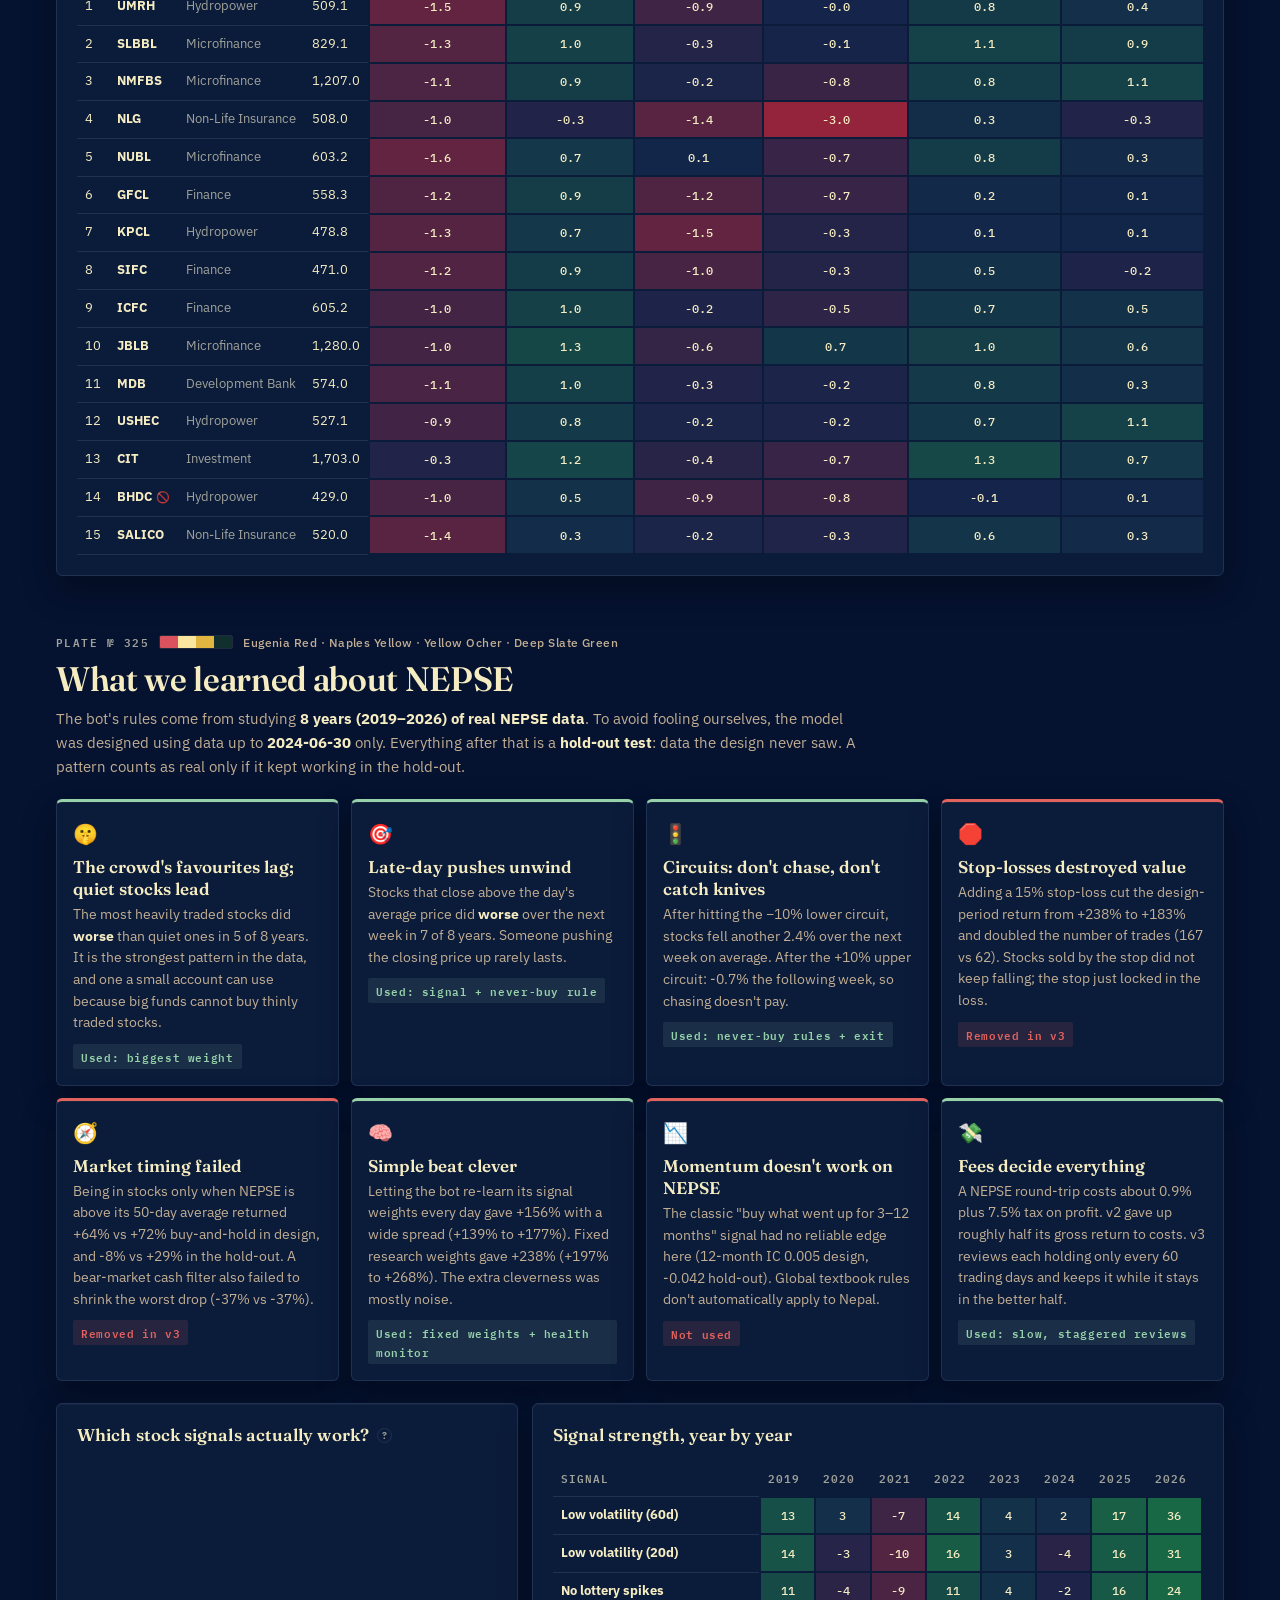
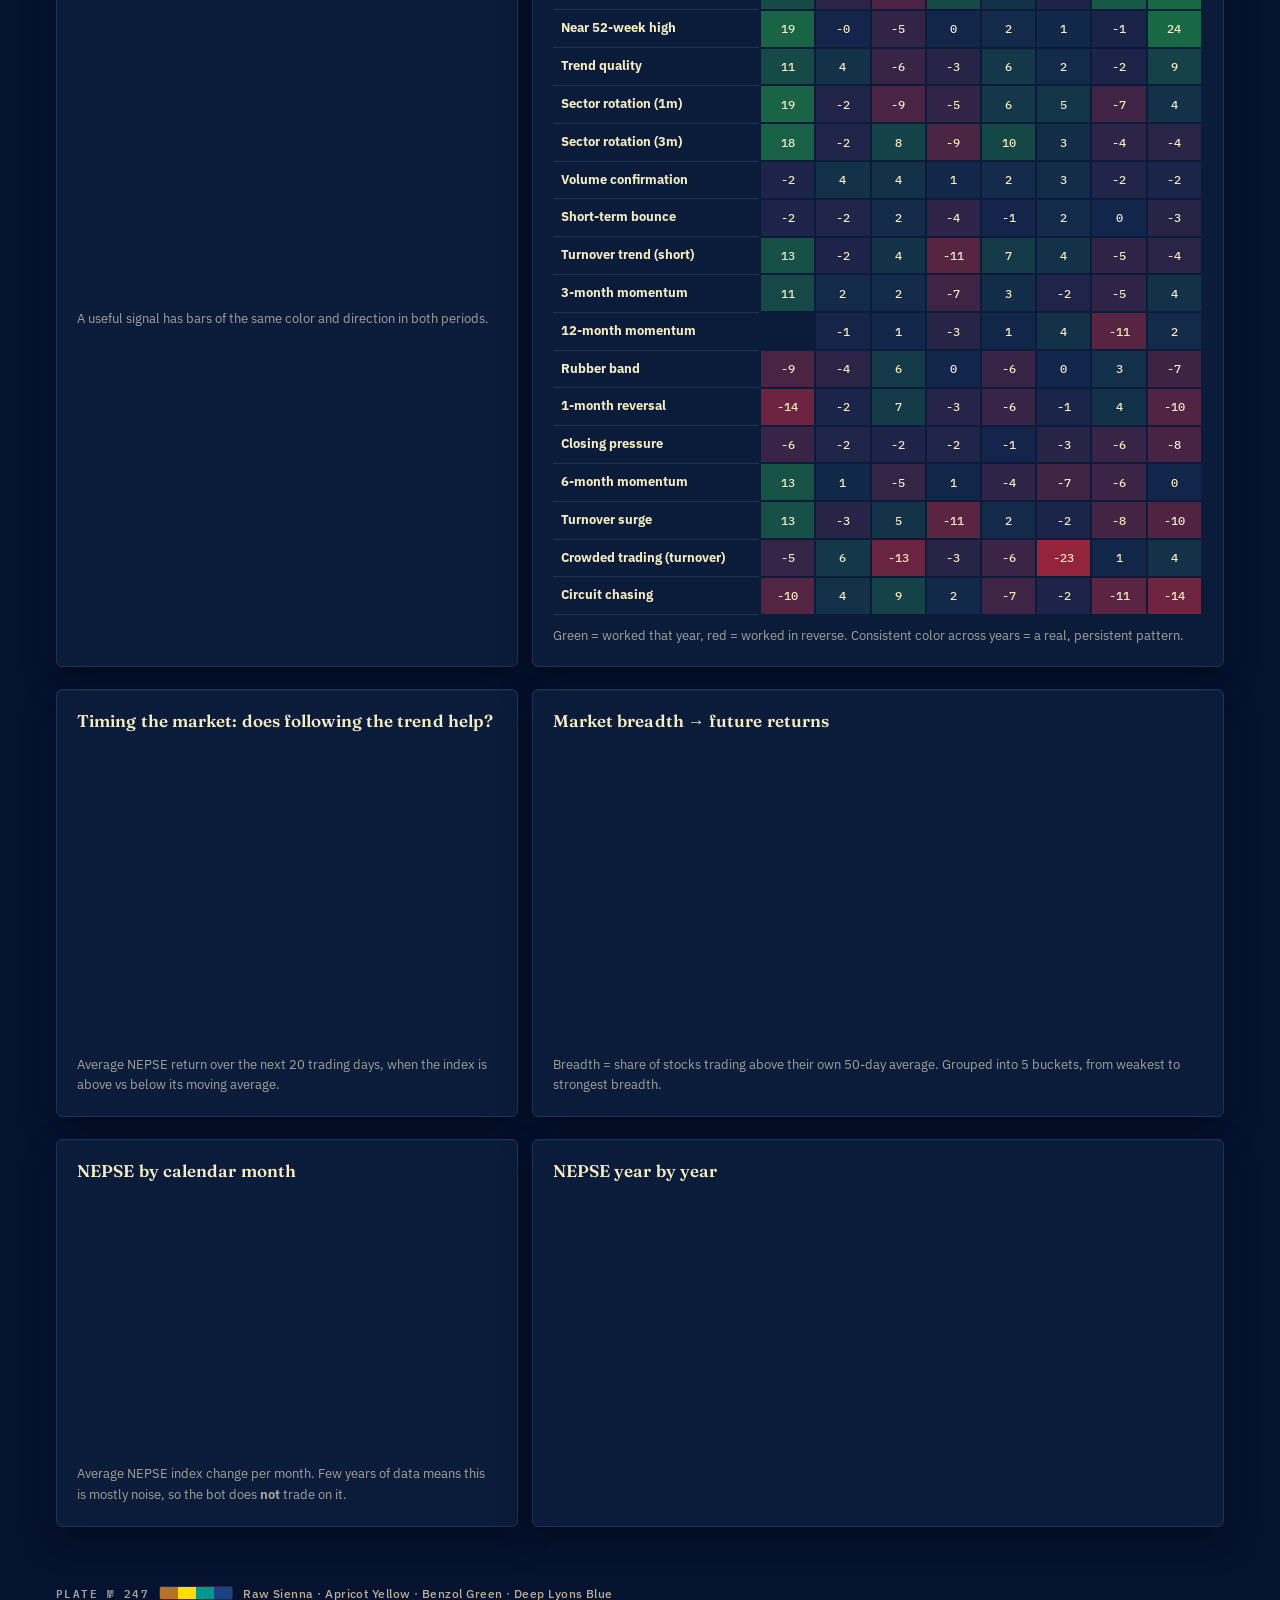
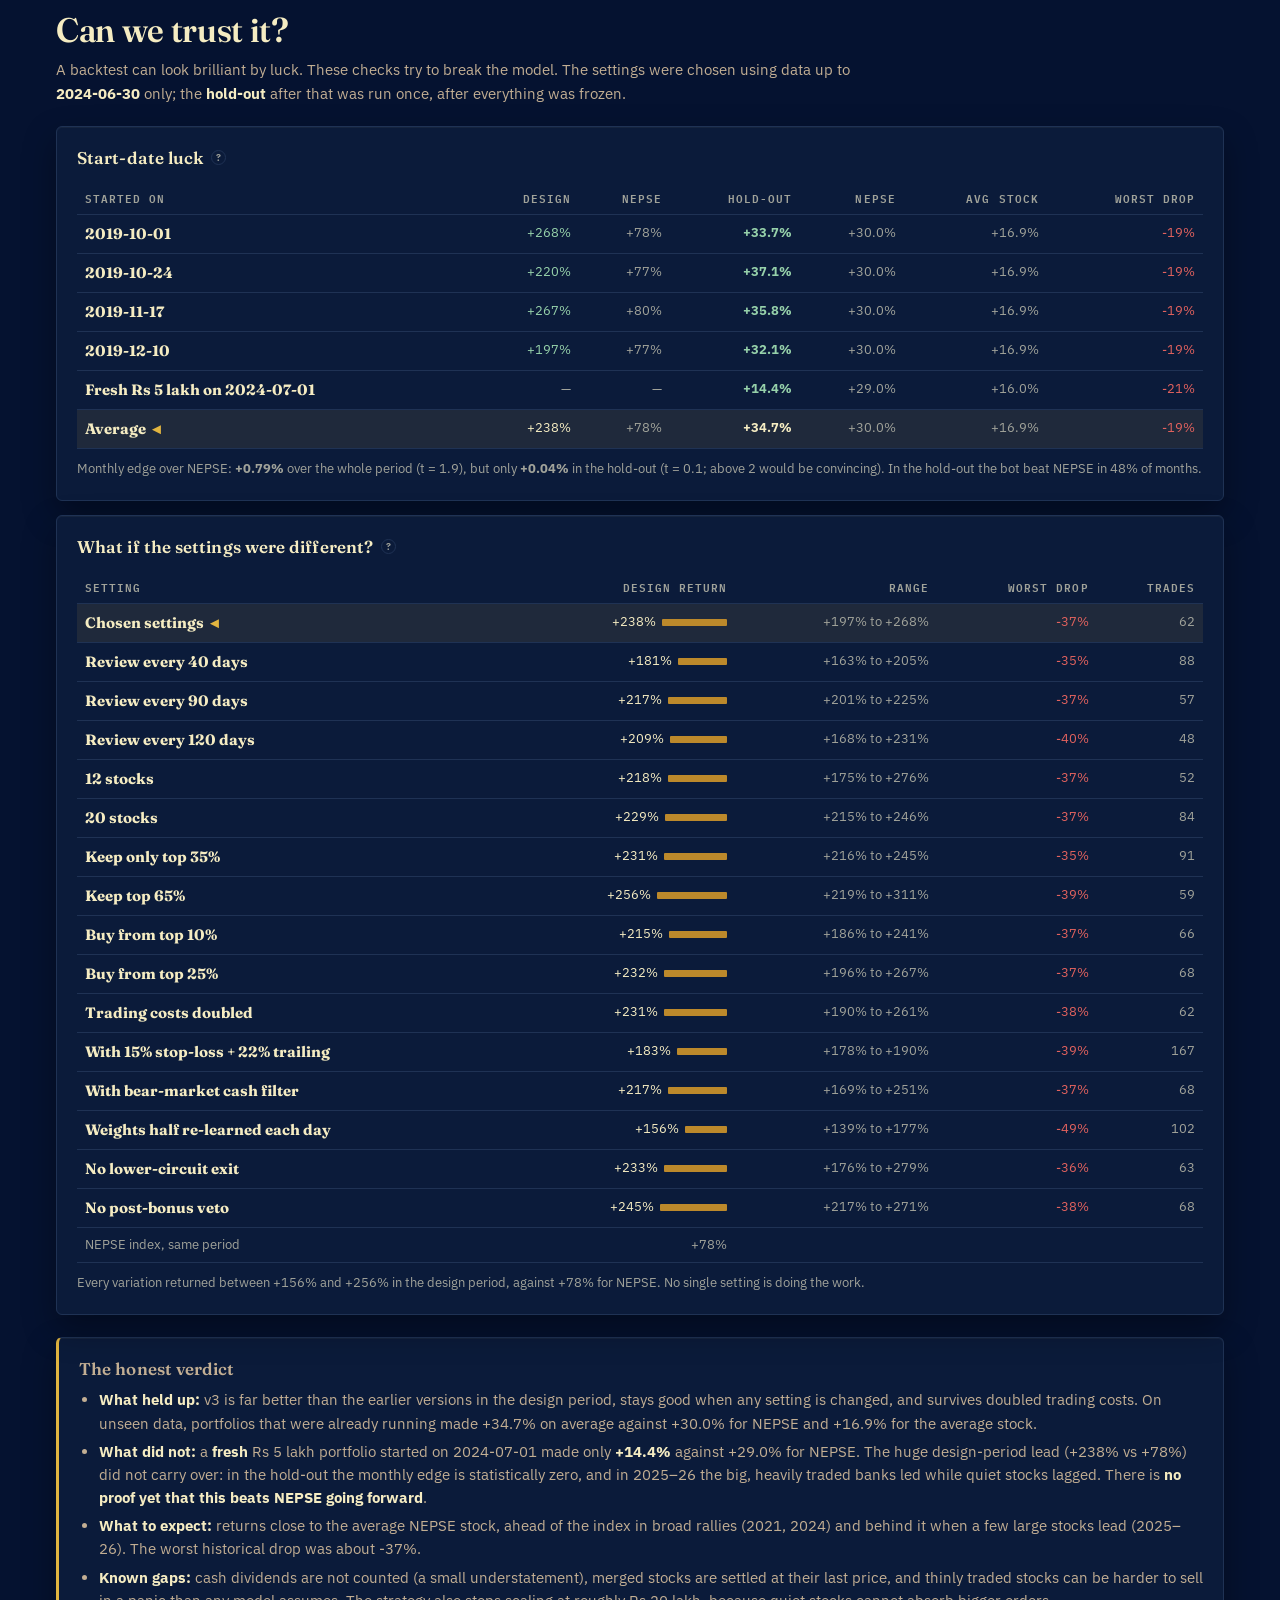
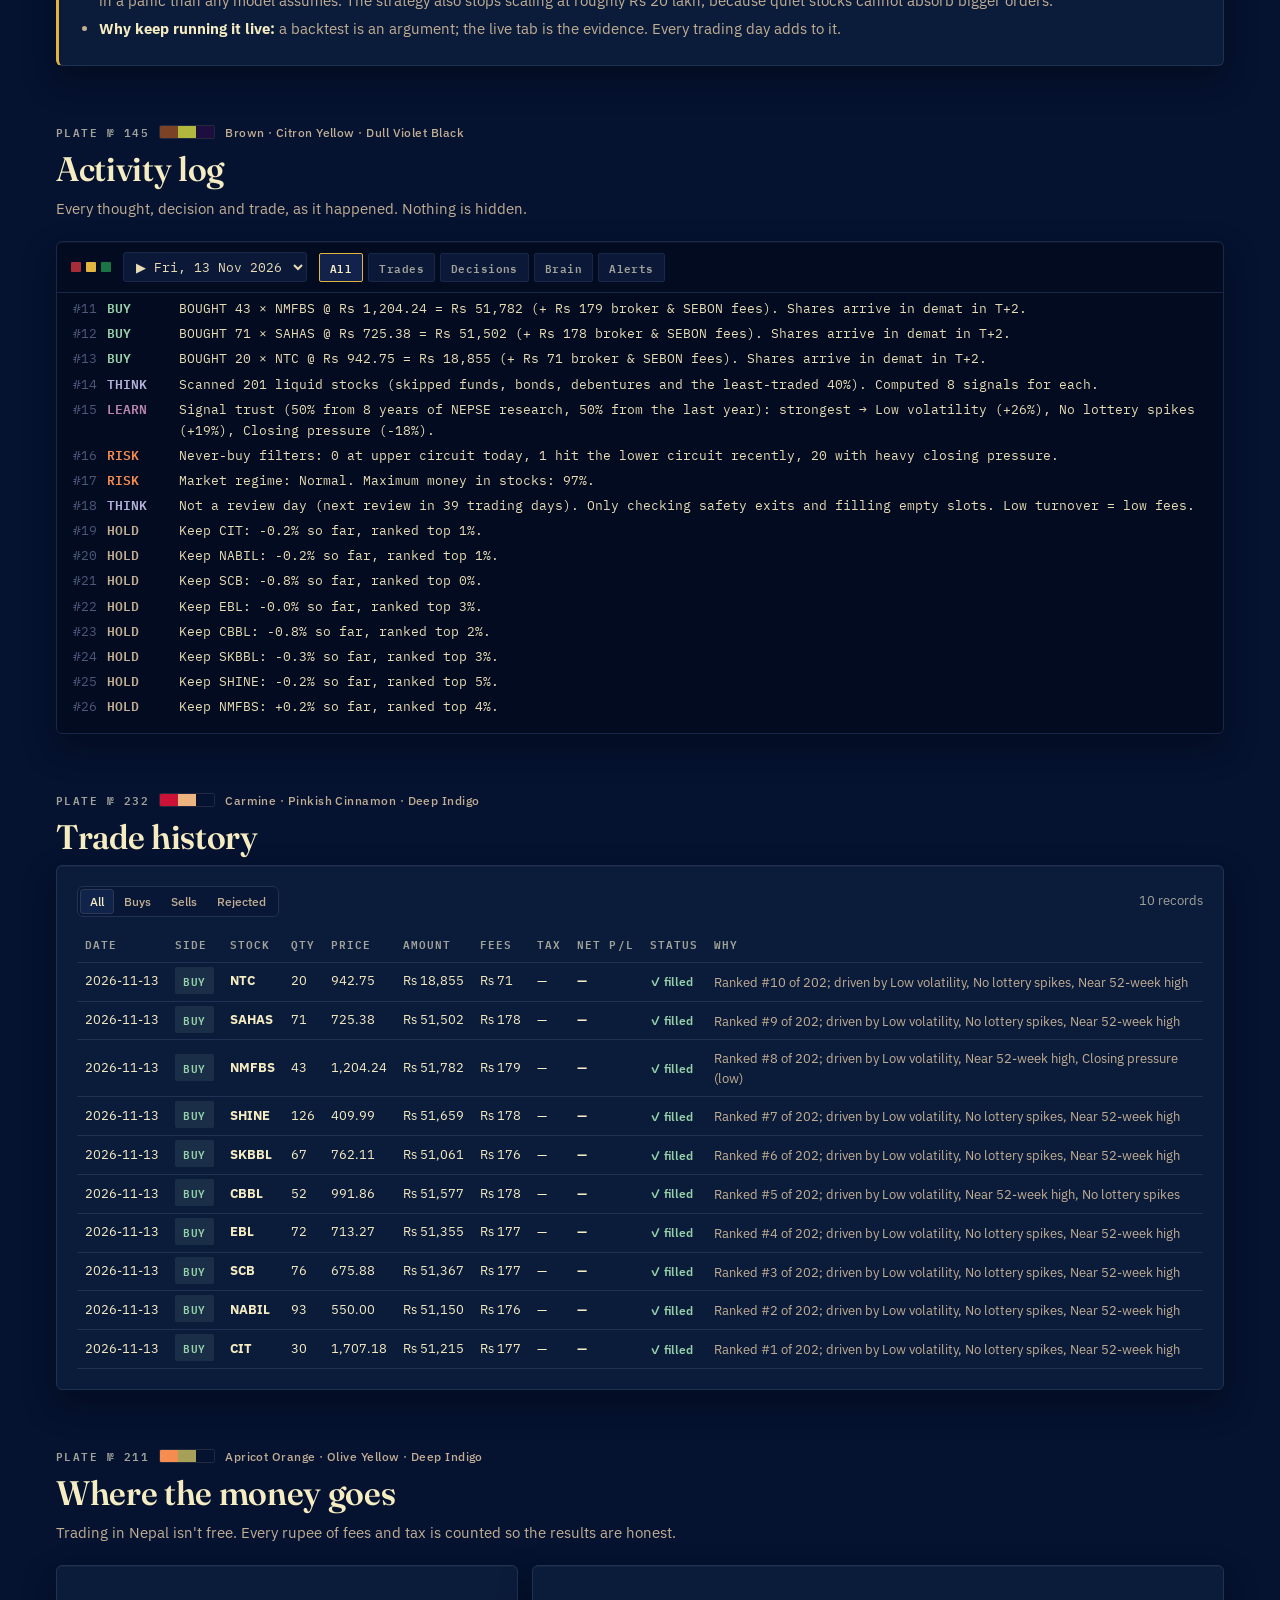
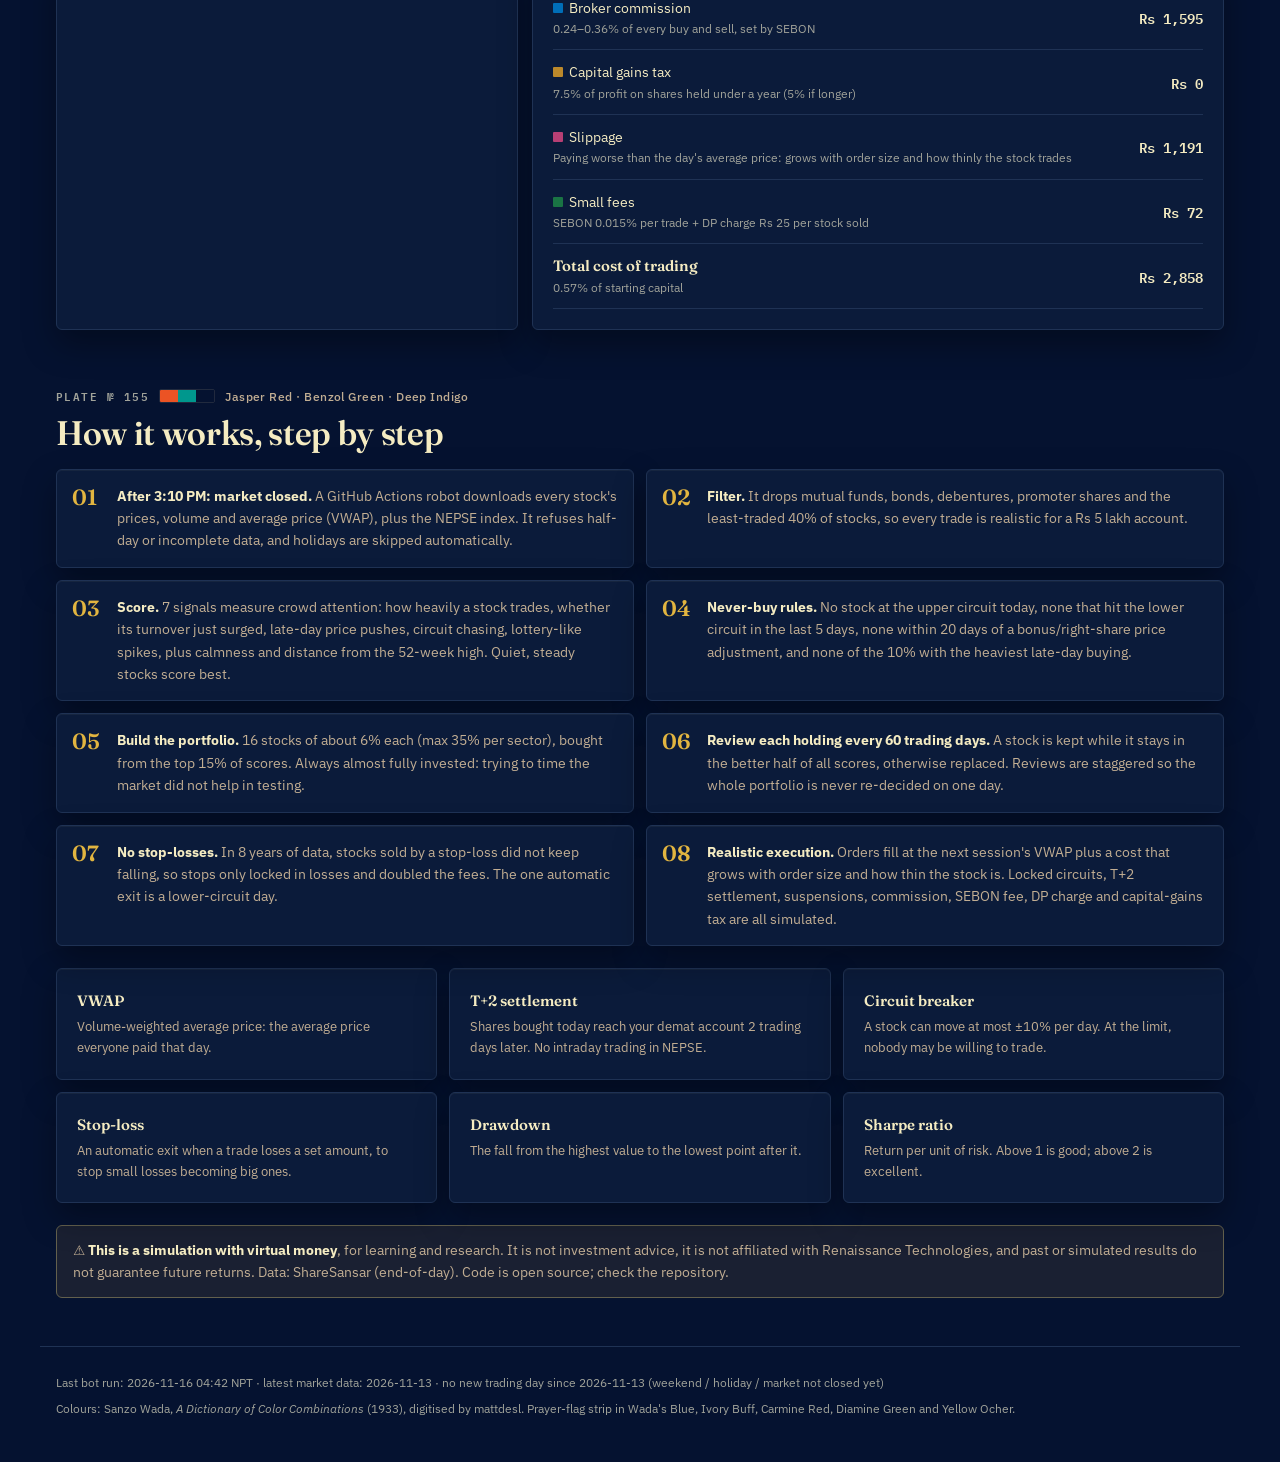
==== commit 06abb4c1: "Model v3: rebuilt around NEPSE's crowd-attention effect Research (design period only, 2019-01..2024-" ====
--- a/docs/index.html
+++ b/docs/index.html
@@ -23,7 +23,7 @@
         <path d="M14.5 13.5l3.2 4.8-3.2-1.2-2.3 2.1z M24 15.7l2.4 3.4-2.4-.9-1.6 1.4z" fill="#f5ecc2"/>
         <path d="M3 32h34" stroke="#bc892b" stroke-width="1.2"/>
       </svg>
-      <div><b>NEPSE Quant Lab</b><small>SAGARMATHA SIGNAL ENGINE</small></div>
+      <div><b>NEPSE Quant Lab</b><small>SAGARMATHA SIGNAL ENGINE <span id="modelTag"></span></small></div>
     </div>
     <div class="mode" role="tablist" aria-label="Portfolio view">
       <button class="on" data-mode="live" role="tab">● Live<span class="long"> paper trading</span></button>
@@ -35,7 +35,7 @@
 </header>
 
 <nav class="subnav"><div class="wrap">
-  <a href="#overview">Overview</a><a href="#holdings">Holdings</a><a href="#brain">Bot's brain</a><a href="#nepal">NEPSE patterns</a>
+  <a href="#overview">Overview</a><a href="#holdings">Holdings</a><a href="#brain">Bot's brain</a><a href="#nepal">NEPSE patterns</a><a href="#robust">Robustness</a>
   <a href="#log">Activity log</a><a href="#trades">Trades</a><a href="#costs">Costs</a><a href="#how">How it works</a>
 </div></nav>
 
@@ -62,9 +62,9 @@
         <h3><span class="dot pulse"></span> What the bot did on <span id="storyDate">—</span></h3>
         <div id="story"></div>
         <div class="mood">
-          <div><small>Market mood</small><b id="mood">—</b></div>
+          <div><small>Signals working</small><b id="mood">—</b></div>
           <div class="gauge"><span id="moodNeedle"></span></div>
-          <div><small>Max in stocks</small><b id="gross">—</b></div>
+          <div><small>Next review</small><b id="gross">—</b></div>
         </div>
       </div>
       <div class="card">
@@ -98,22 +98,22 @@
   <section id="brain">
     <div class="plate" data-plate="brain"></div>
     <h2>Inside the bot's brain</h2>
-    <p class="lead">Like Renaissance Technologies, the bot doesn't rely on one big idea. It combines <b>8 small statistical signals</b> and <b>learns from recent data how much to trust each one</b>. Each signal starts from what <b>8 years of NEPSE research</b> found (the ▼ marker), then adjusts to how well it worked over the last year.</p>
+    <p class="lead">Like Renaissance Technologies, the bot doesn't rely on one big idea. It combines <b>7 small statistical signals</b>, almost all describing the same thing from different angles: <b>how much crowd attention a stock is getting</b>. On NEPSE the crowd's favourites lag, and quiet, steady stocks lead. The weights are <b>fixed from 8 years of research</b>; in testing, re-learning them every day only added noise.</p>
     <div class="grid2">
       <div class="card">
-        <h3>Signal trust levels <i class="tip" data-tip="Weight of each signal in the final score. Learned every day from how well each signal predicted the next 20 days of returns over the last 120 trading days.">?</i></h3>
+        <h3>Signal weights <i class="tip" data-tip="How much each signal counts in a stock's final score. Fixed from the 2019–2024 research. The badge shows whether the signal has been pointing the right way over the last year.">?</i></h3>
         <div id="weights"></div>
       </div>
       <div class="card">
-        <div class="card-h"><h3>Trust over time</h3><span class="muted" id="multNote"></span></div>
+        <div class="card-h"><h3>Signal health monitor</h3><span class="muted" id="multNote"></span></div>
         <div class="multiples" id="mults"></div>
-        <p class="hint">One small chart per signal, so each is easy to read. Above the middle line, the bot favours stocks scoring high on that signal; below it, high scores count against a stock. The dashed line marks the research starting point.</p>
+        <p class="hint">For each signal: how well it predicted the next 40 trading days, averaged over the past year. <b>Green</b> = it has been working in the expected direction, <b>red</b> = it has been working against the model. Signals drift in and out; the bot does not chase them, but you can see when one is struggling.</p>
       </div>
     </div>
     <div class="card mt">
       <div class="card-h"><h3>Today's top-ranked stocks (<span id="uniN">—</span> scanned)</h3>
       <span class="legend"><i class="neg"></i>weak <i class="mid"></i>neutral <i class="pos"></i>strong</span></div>
-      <p class="hint">Each colored cell is how strongly a stock scores on one signal (in standard deviations vs other stocks). The final <b>Score</b> combines them using the trust levels above.</p>
+      <p class="hint">Each colored cell is how strongly a stock scores on one signal (in standard deviations vs other stocks). For signals with a negative weight, a <b>low</b> (red) value is good. The final <b>Score</b> combines them using the weights above. 🚫 marks a stock blocked by a never-buy rule.</p>
       <div class="tablewrap"><table class="heat" id="heat"></table></div>
     </div>
   </section>
@@ -159,6 +159,26 @@
         <div class="chart sm"><canvas id="yearChart"></canvas></div>
       </div>
     </div>
+  </section>
+
+  <!-- ===================== ROBUSTNESS -->
+  <section id="robust">
+    <div class="plate" data-plate="robust"></div>
+    <h2>Can we trust it?</h2>
+    <p class="lead">A backtest can look brilliant by luck. These checks try to break the model. The settings were chosen using data up to <b><span class="rbCut">—</span></b> only; the <b>hold-out</b> after that was run once, after everything was frozen.</p>
+    <div class="stack">
+      <div class="card">
+        <h3>Start-date luck <i class="tip" data-tip="The same model started on four different days. If results depend heavily on the starting day, the edge is fragile.">?</i></h3>
+        <div class="tablewrap"><table class="years" id="rbStarts"></table></div>
+        <p class="hint" id="rbEdge"></p>
+      </div>
+      <div class="card">
+        <h3>What if the settings were different? <i class="tip" data-tip="Each row changes one setting. Returns are for the design period (2019–2024), averaged over four start dates. A robust model stays good when settings are nudged.">?</i></h3>
+        <div class="tablewrap"><table class="years" id="rbSens"></table></div>
+        <p class="hint" id="rbSensNote"></p>
+      </div>
+    </div>
+    <div class="card mt verdict" id="rbVerdict"></div>
   </section>
 
   <!-- ===================== LOG -->
@@ -203,14 +223,14 @@
     <div class="plate" data-plate="how"></div>
     <h2>How it works, step by step</h2>
     <ol class="steps">
-      <li><b>3:00 PM: market closes.</b> A GitHub Actions robot wakes up and downloads every stock's open, high, low, close, volume and average price (VWAP), plus the NEPSE index. Holidays are skipped automatically.</li>
+      <li><b>After 3:10 PM: market closed.</b> A GitHub Actions robot downloads every stock's prices, volume and average price (VWAP), plus the NEPSE index. It refuses half-day or incomplete data, and holidays are skipped automatically.</li>
       <li><b>Filter.</b> It drops mutual funds, bonds, debentures, promoter shares and the least-traded 40% of stocks, so every trade is realistic for a Rs 5 lakh account.</li>
-      <li><b>8 signals.</b> Chosen from 8 years of NEPSE research: closing pressure, low volatility, no lottery spikes, short-term bounce, near 52-week high, circuit chasing, momentum and size.</li>
-      <li><b>Learn.</b> Each signal's trust = 50% what 8 years of research says + 50% how well it predicted the next 20 days over the last year (only past data, never the future).</li>
-      <li><b>Never-buy rules.</b> No stock that hit the upper circuit today, hit the lower circuit in the last 5 days, or has the heaviest late-day closing pressure. These traps were the most reliable patterns in the research.</li>
-      <li><b>Review every 40 trading days.</b> Holds about 10–12 stocks (max 12% each, 35% per sector). It buys from the top 15% and keeps holdings while they stay in the top 35%. Trading less keeps NEPSE's fees and taxes from eating the returns.</li>
-      <li><b>Safety exits, checked daily.</b> −15% from entry, −22% from peak, or a lower-circuit day. Money in stocks is cut to 60% only in a confirmed bear market (NEPSE below a falling 200-day average).</li>
-      <li><b>Next session &amp; T+2.</b> Orders fill at that day's VWAP + 0.25% slippage, and fail if the stock is locked at a circuit. Bought shares can't be sold until they settle 2 trading days later.</li>
+      <li><b>Score.</b> 7 signals measure crowd attention: how heavily a stock trades, whether its turnover just surged, late-day price pushes, circuit chasing, lottery-like spikes, plus calmness and distance from the 52-week high. Quiet, steady stocks score best.</li>
+      <li><b>Never-buy rules.</b> No stock at the upper circuit today, none that hit the lower circuit in the last 5 days, none within 20 days of a bonus/right-share price adjustment, and none of the 10% with the heaviest late-day buying.</li>
+      <li><b>Build the portfolio.</b> 16 stocks of about 6% each (max 35% per sector), bought from the top 15% of scores. Always almost fully invested: trying to time the market did not help in testing.</li>
+      <li><b>Review each holding every 60 trading days.</b> A stock is kept while it stays in the better half of all scores, otherwise replaced. Reviews are staggered so the whole portfolio is never re-decided on one day.</li>
+      <li><b>No stop-losses.</b> In 8 years of data, stocks sold by a stop-loss did not keep falling, so stops only locked in losses and doubled the fees. The one automatic exit is a lower-circuit day.</li>
+      <li><b>Realistic execution.</b> Orders fill at the next session's VWAP plus a cost that grows with order size and how thin the stock is. Locked circuits, T+2 settlement, suspensions, commission, SEBON fee, DP charge and capital-gains tax are all simulated.</li>
     </ol>
     <div class="grid3 mt">
       <div class="card gl"><b>VWAP</b><p>Volume-weighted average price: the average price everyone paid that day.</p></div>
--- a/docs/style.css
+++ b/docs/style.css
@@ -127,7 +127,7 @@
 .kpi.big::after{background:linear-gradient(90deg,var(--f1),var(--f2),var(--f3),var(--f4),var(--f5))}
 .kpi label{font:600 10.5px "IBM Plex Mono";color:var(--muted);text-transform:uppercase;letter-spacing:.12em;display:flex;align-items:center;gap:6px}
 .kpi .val{font:600 24px/1.2 Fraunces,Georgia,serif;margin-top:6px;font-variant-numeric:lining-nums tabular-nums}
-.kpi.big .val{font-size:38px;color:var(--amber)}.kpi .val.sm{font-size:21px}
+.kpi.big .val{font-size:clamp(26px,2.7vw,38px);color:var(--amber);white-space:nowrap}.kpi .val.sm{font-size:21px}
 .kpi .sub{font-size:12.5px;color:var(--ink2)}
 .bar{height:5px;border-radius:1px;background:var(--line);margin-top:12px;overflow:hidden}.bar span{display:block;height:100%;background:var(--c1);width:0;transition:width 1s}
 .tip{font-style:normal;width:15px;height:15px;border-radius:50%;border:1px solid var(--line);display:inline-grid;place-items:center;font:600 9.5px "IBM Plex Sans";cursor:help;color:var(--muted);position:relative;text-transform:none;letter-spacing:0}
@@ -284,3 +284,15 @@
   .plate .nm{display:none}
 }
 @media (max-width:420px){.brand div{display:none}}
+
+/* ---------- v3: health badges, robustness */
+.hb{display:inline-block;font:600 9.5px "IBM Plex Mono";letter-spacing:.06em;padding:1px 6px;border-radius:2px;margin-left:6px;vertical-align:1px}
+.hb.ok{background:var(--green-s);color:var(--green)}.hb.weak{background:var(--red-s);color:var(--red)}
+#modelTag{color:var(--amber);margin-left:6px}
+.years .chosen td{background:color-mix(in srgb,var(--amber) 9%,transparent)}
+.years .chosen td:first-child b::after{content:" ◄";color:var(--amber)}
+.verdict{border-left:3px solid var(--amber);font-size:14.5px;color:var(--ink2)}
+.verdict b{color:var(--ink)}.verdict ul{margin:8px 0 0;padding-left:20px}.verdict li{margin:5px 0}
+.verdict h3{margin-bottom:6px}
+.stack{display:grid;gap:14px}
+#robust table td,#robust table th{padding:7px 8px}
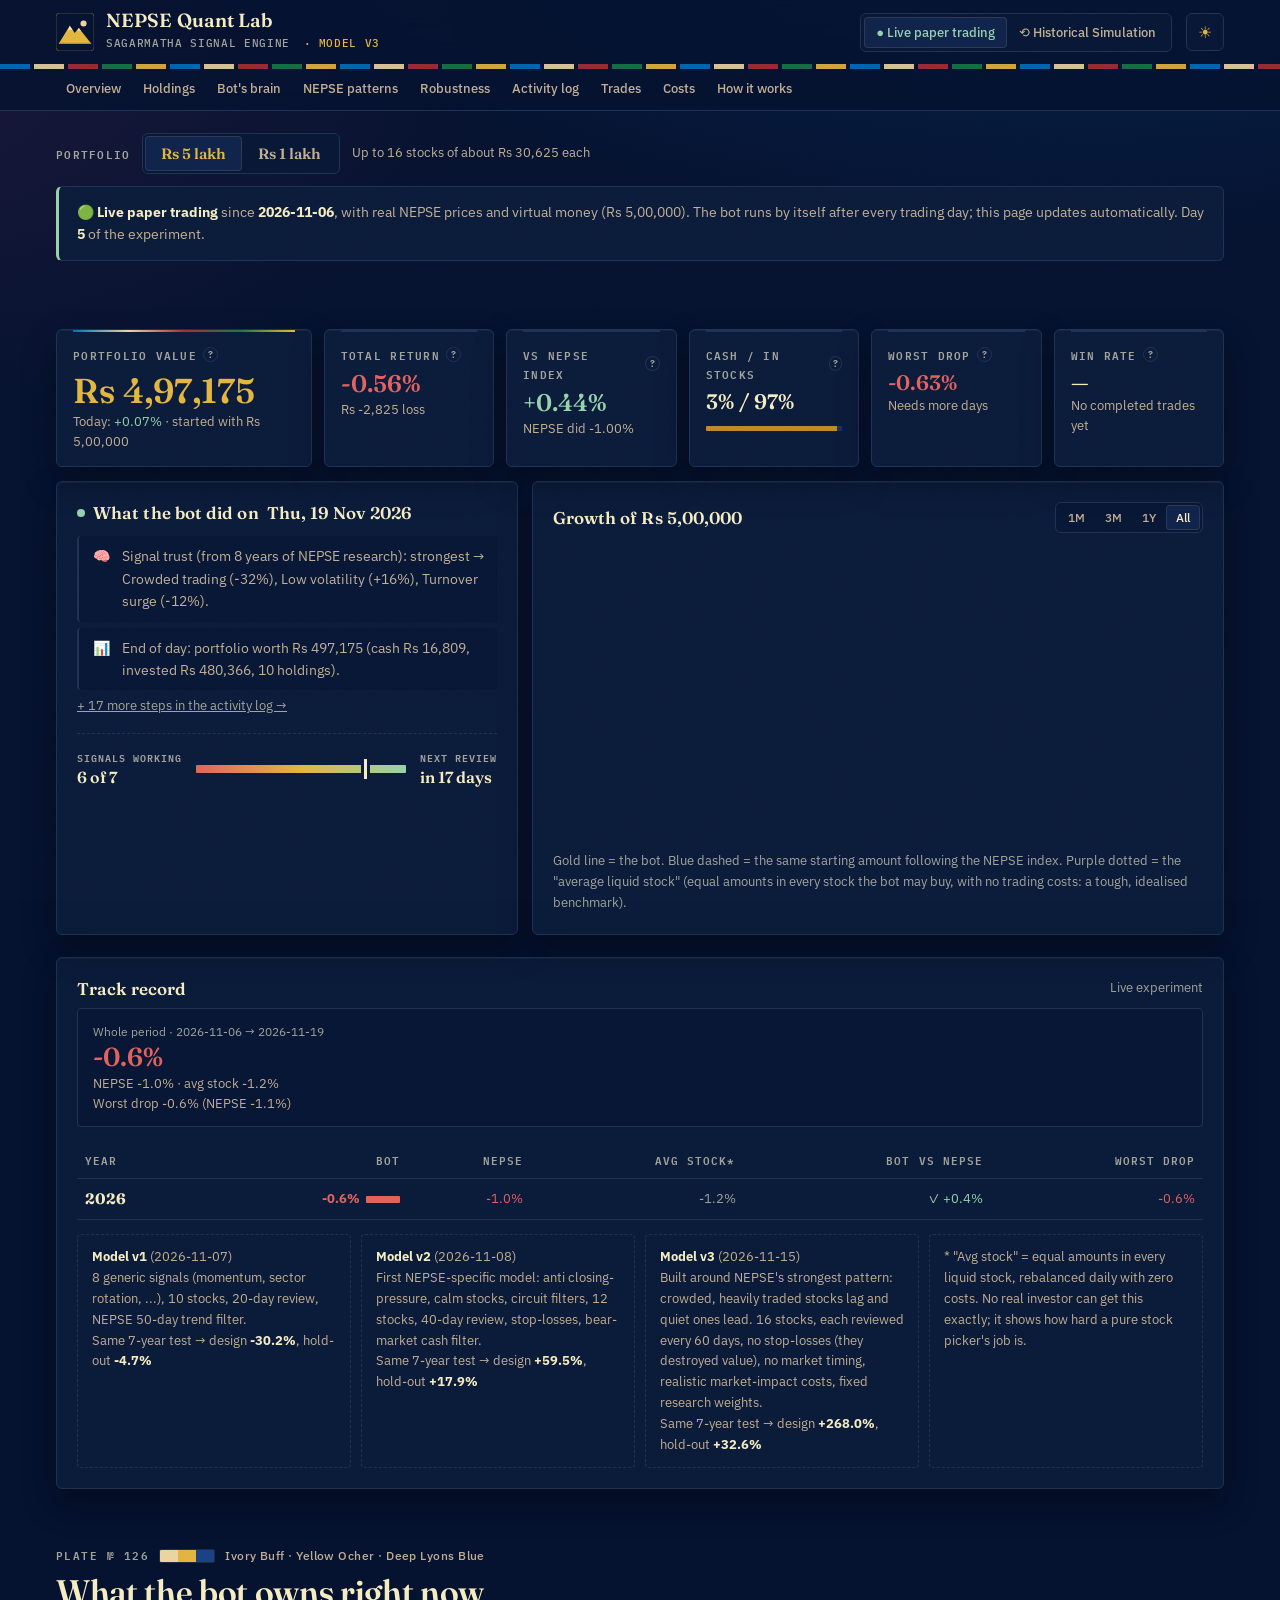
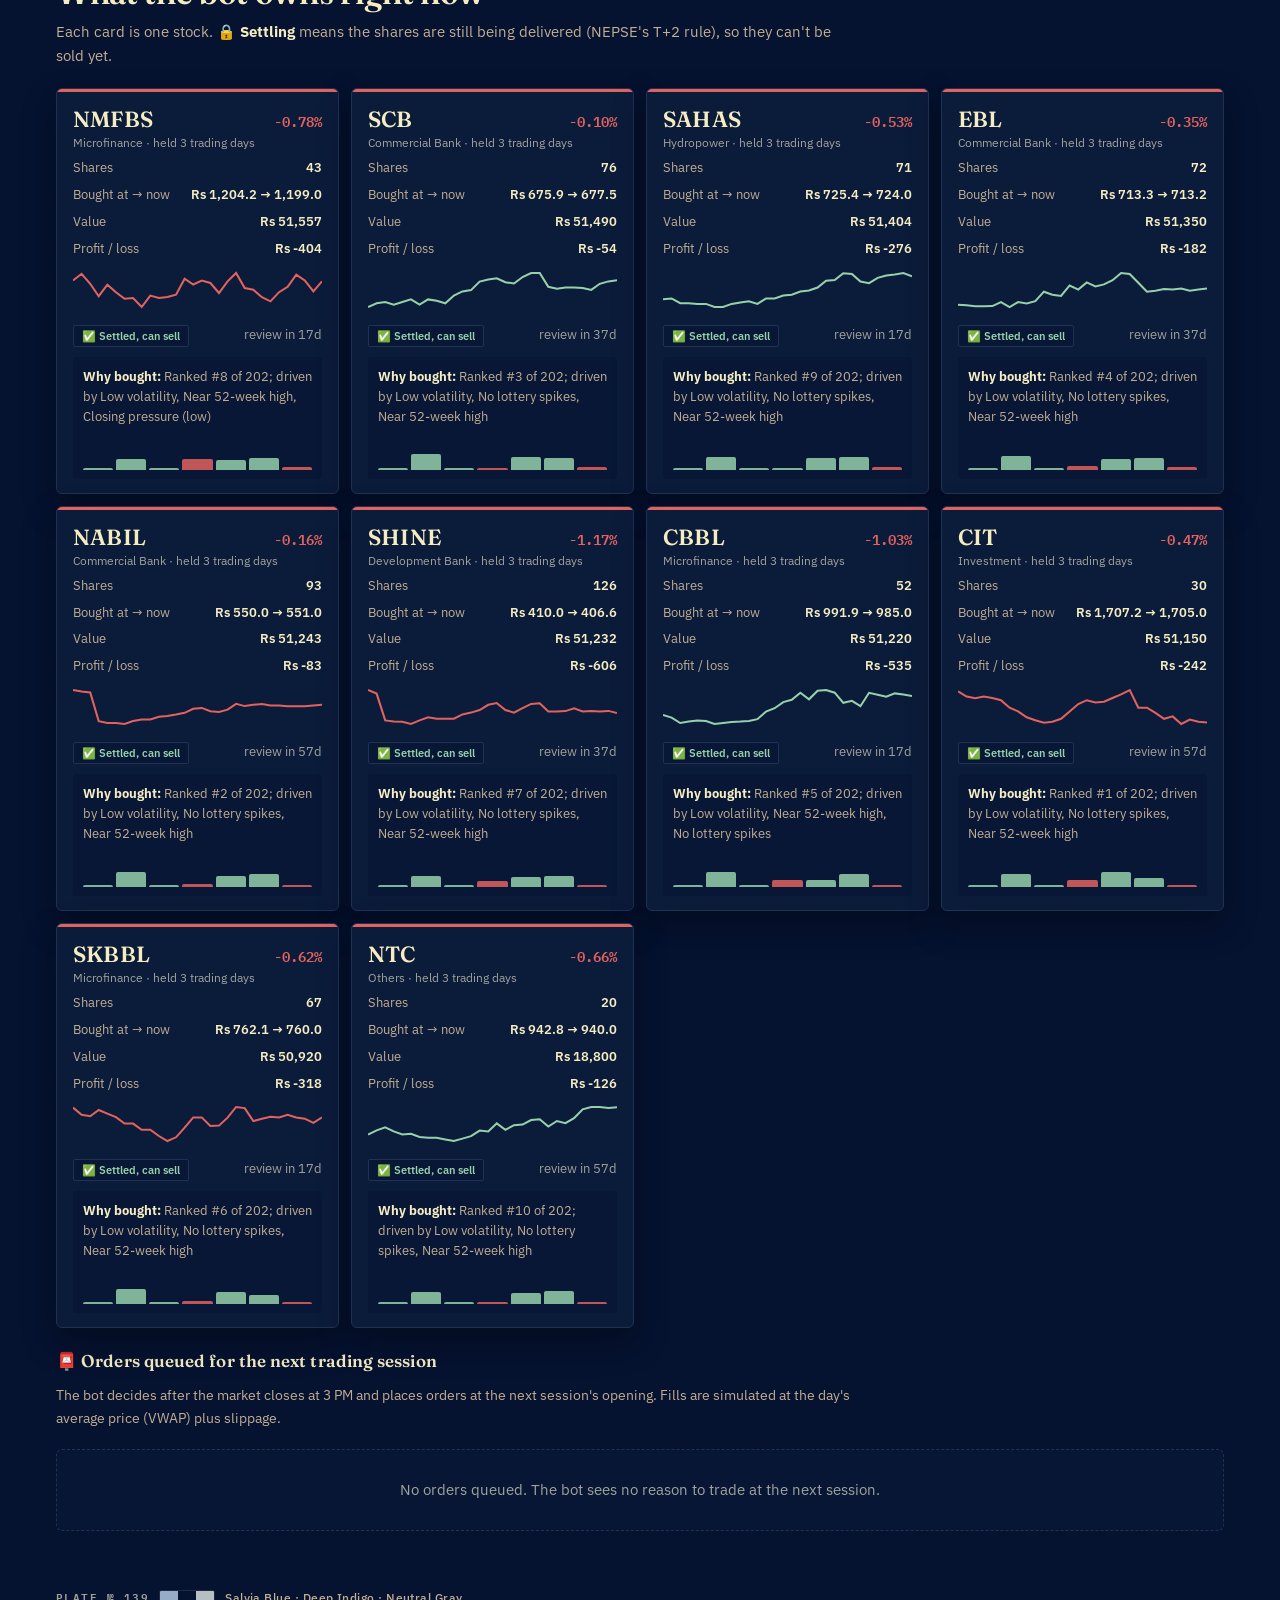
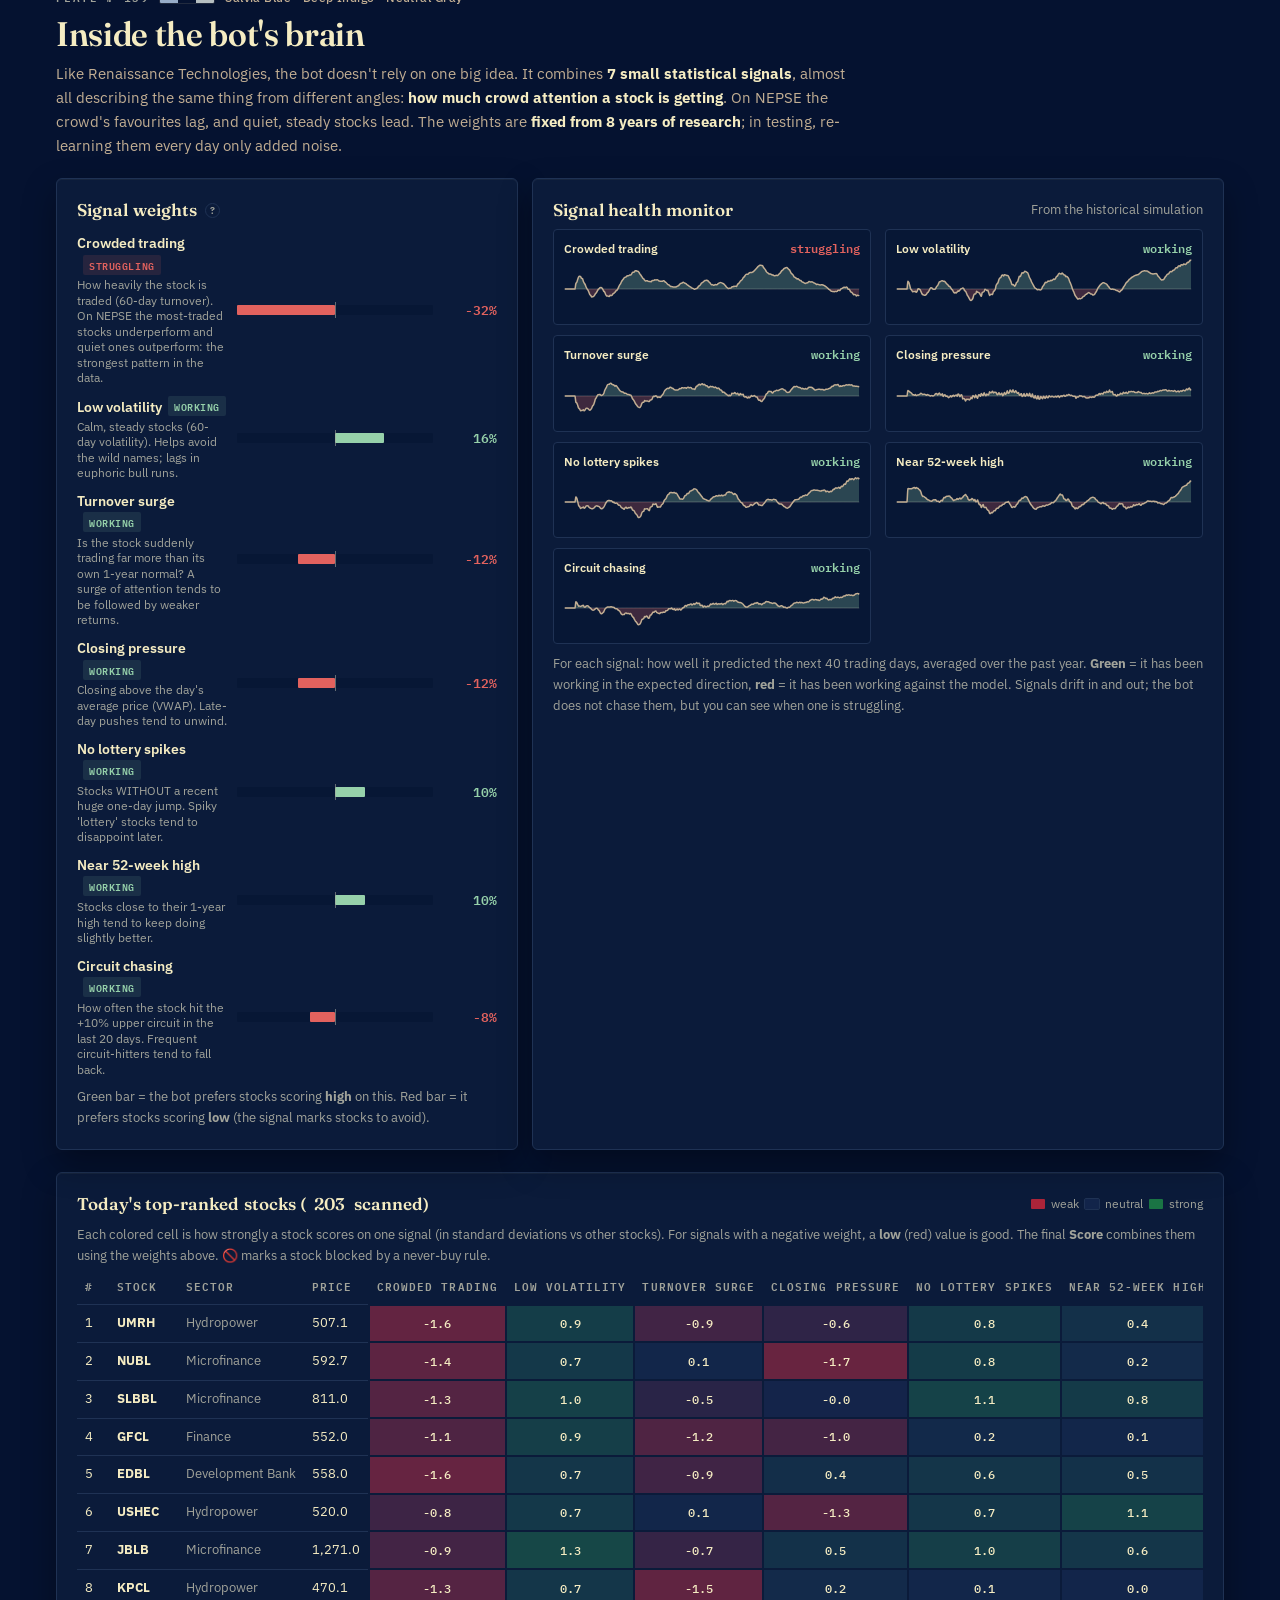
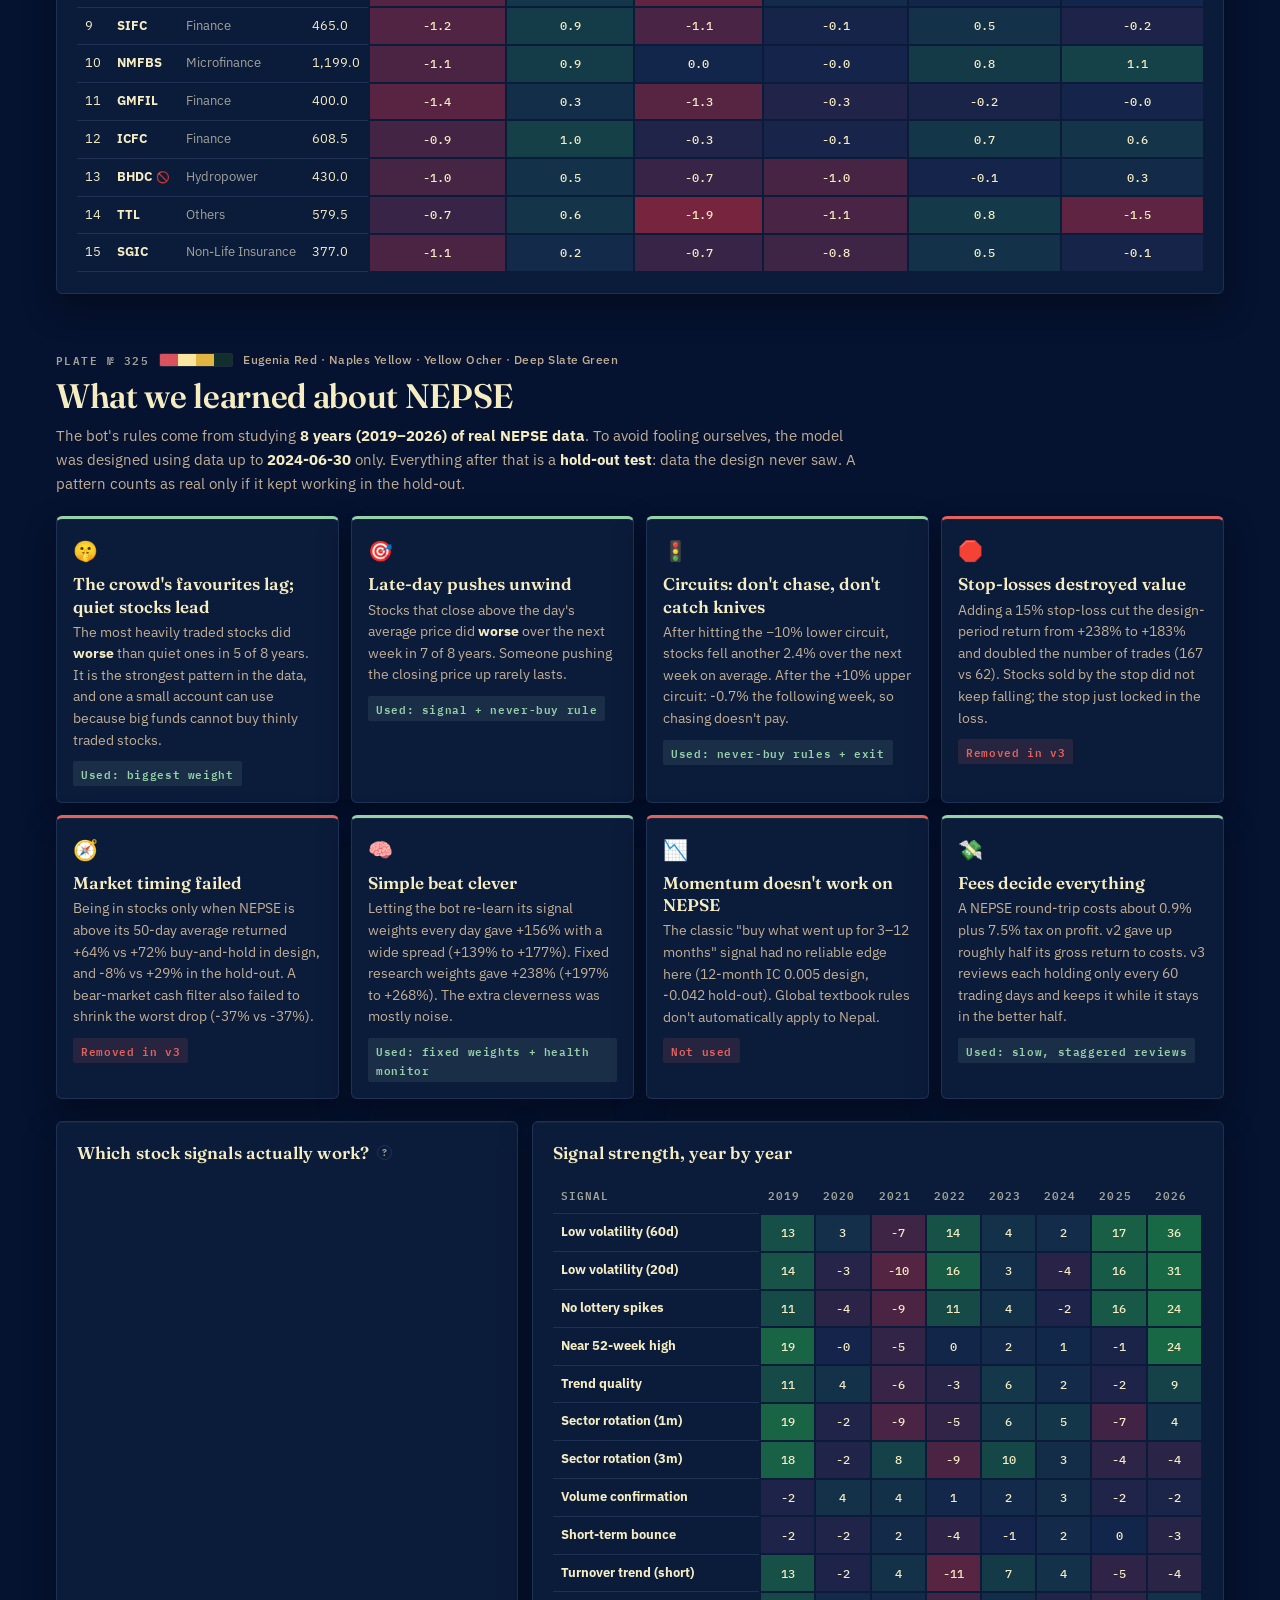
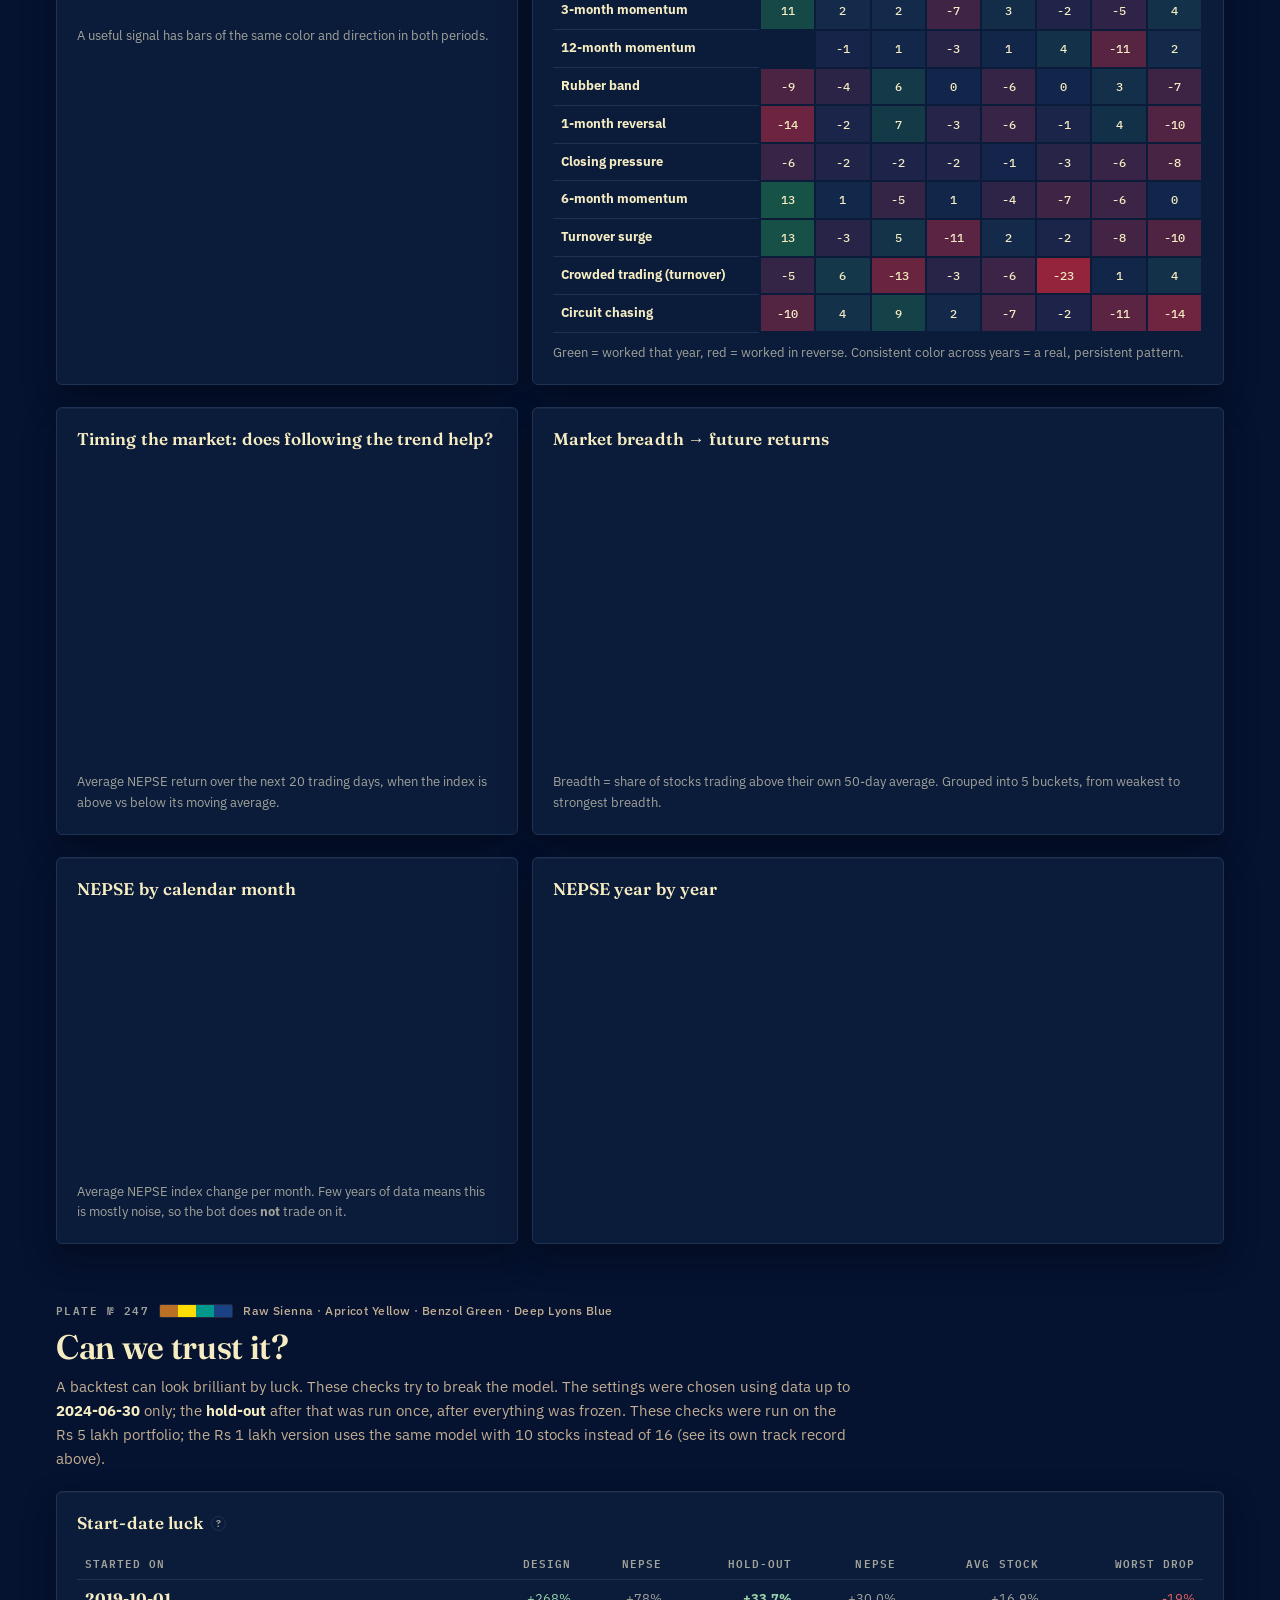
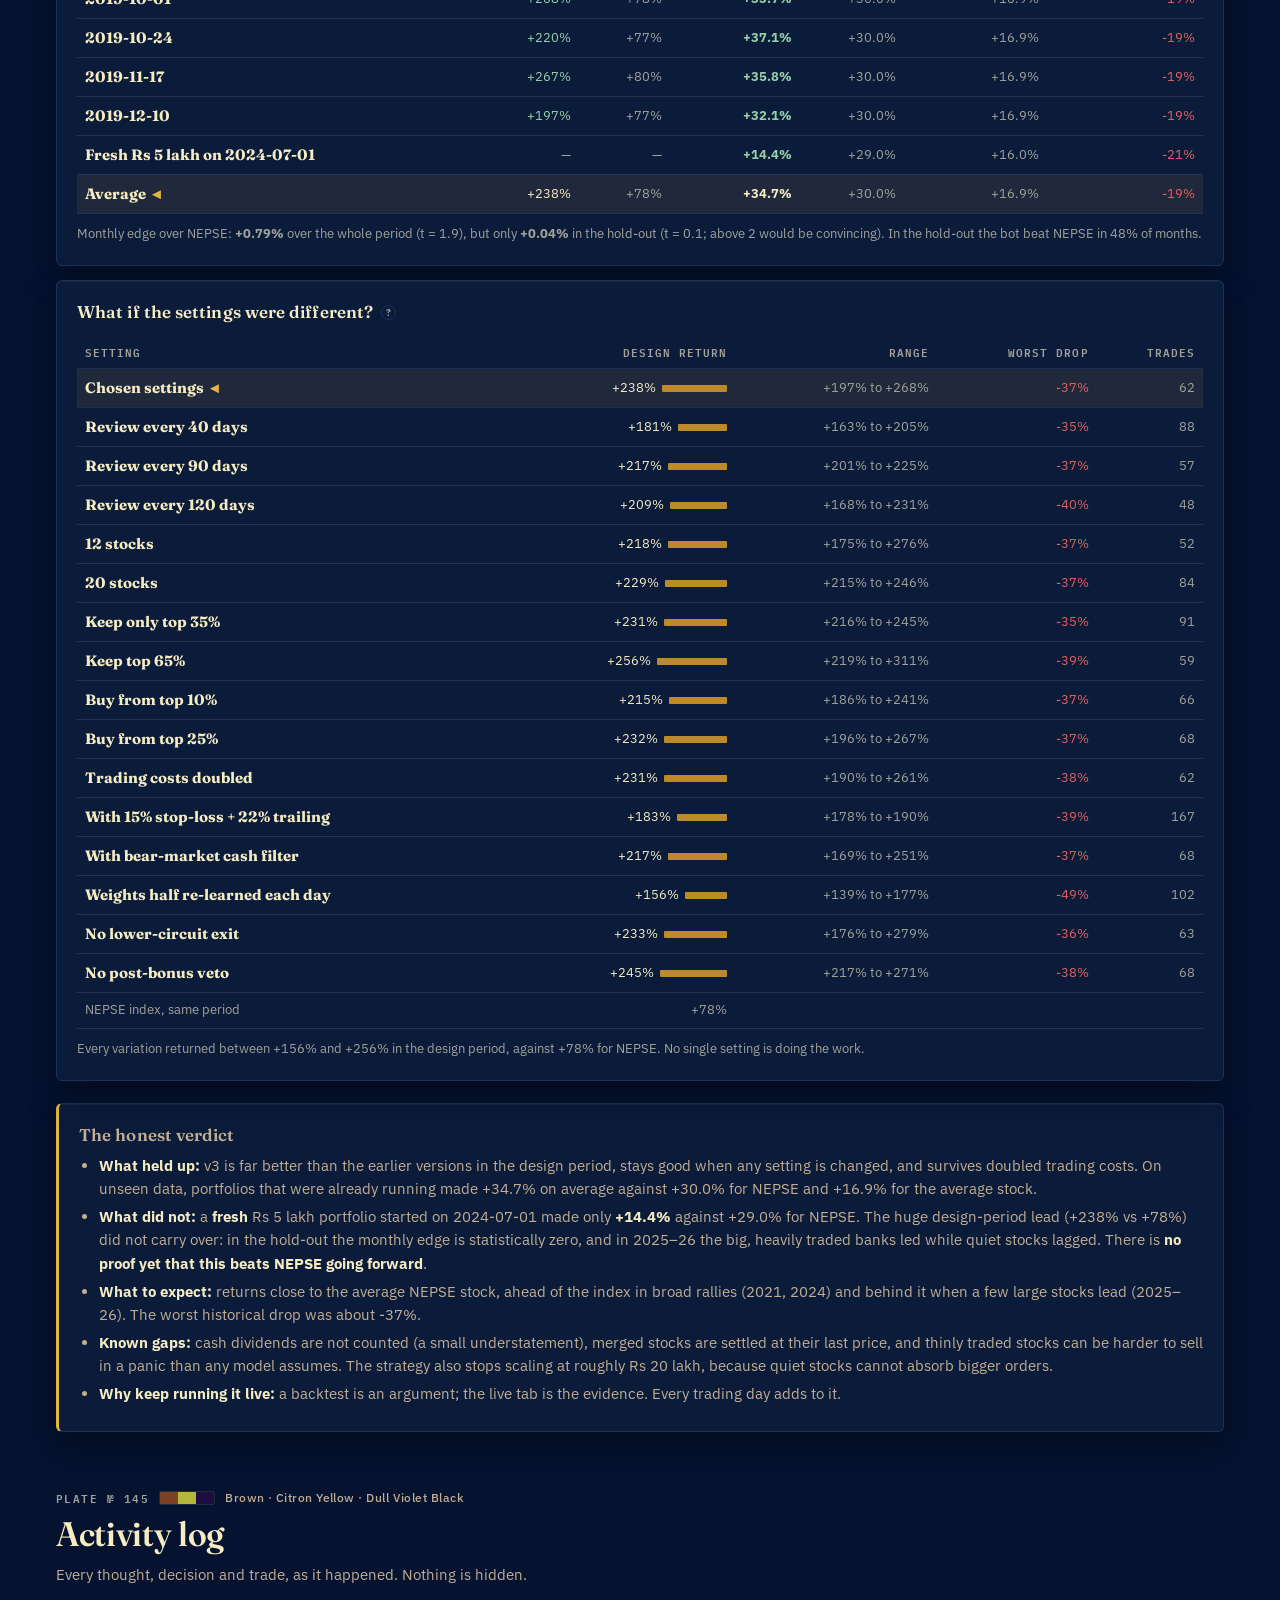
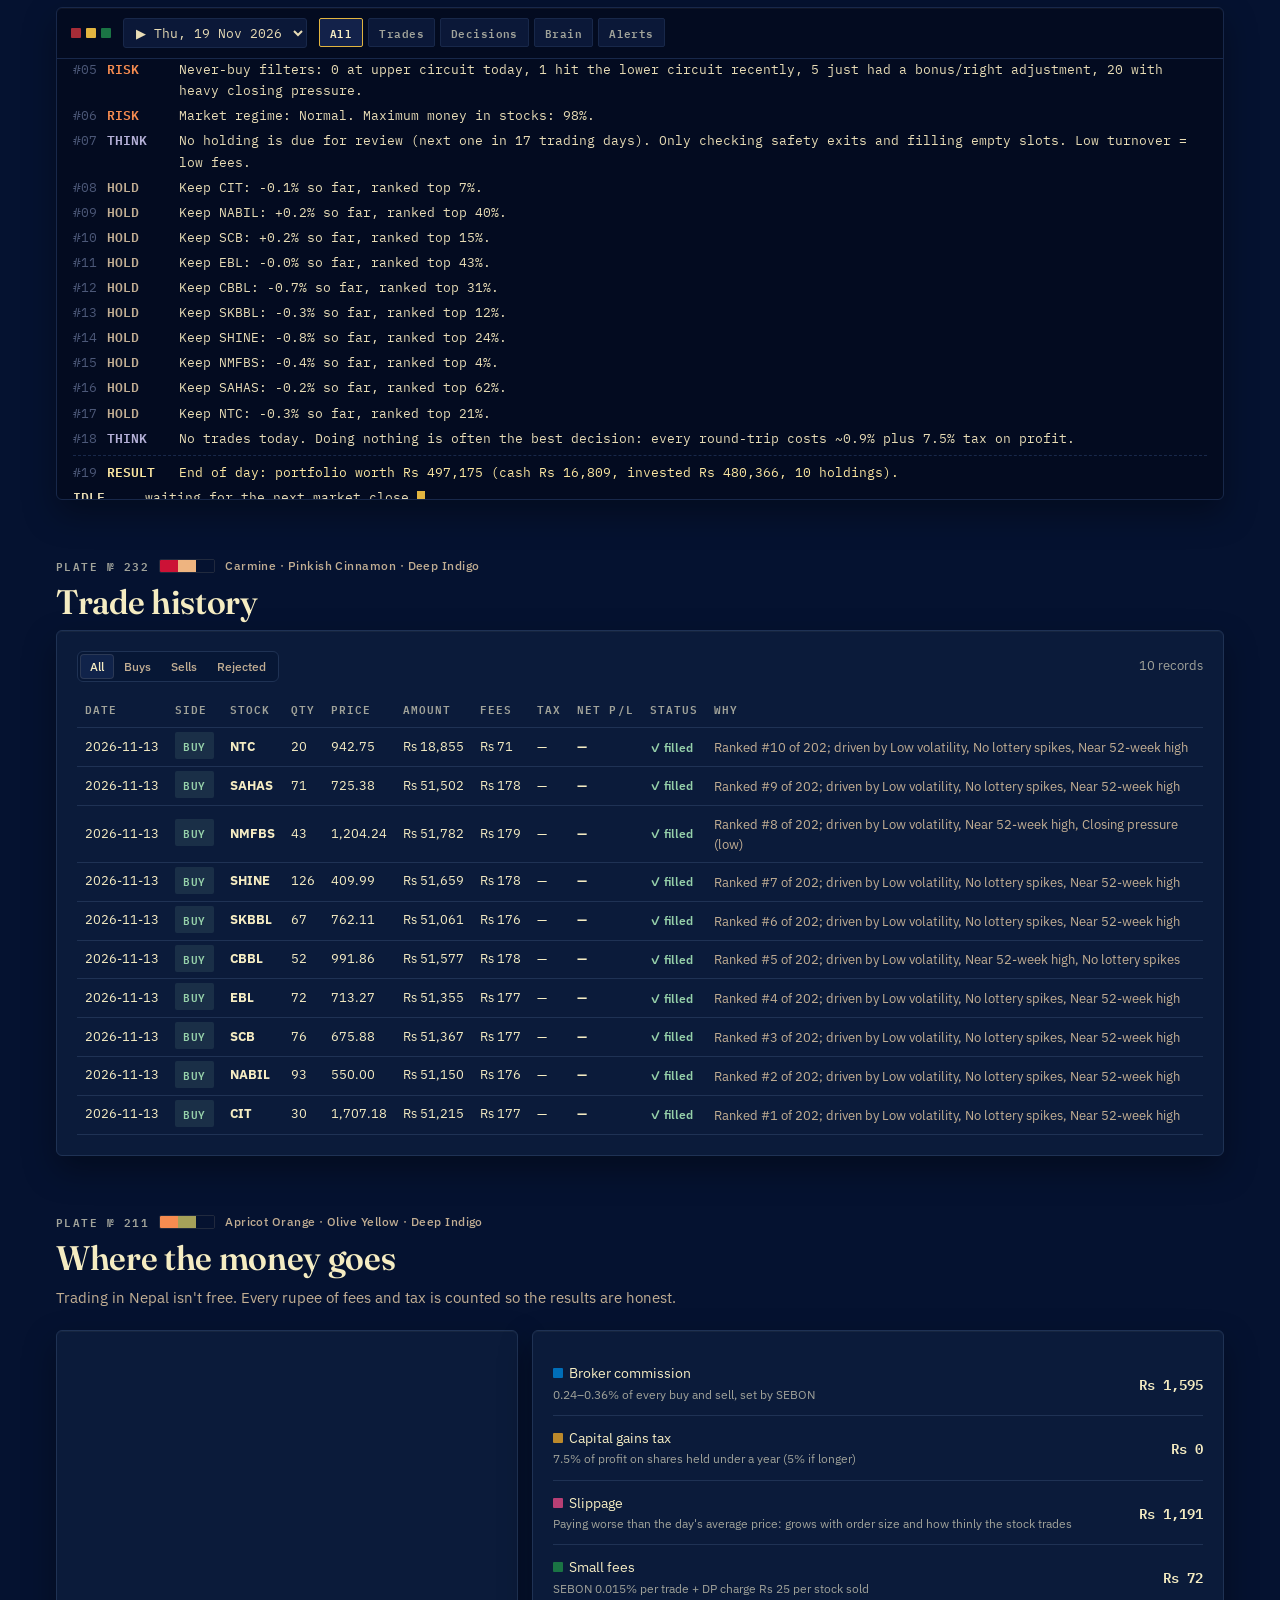
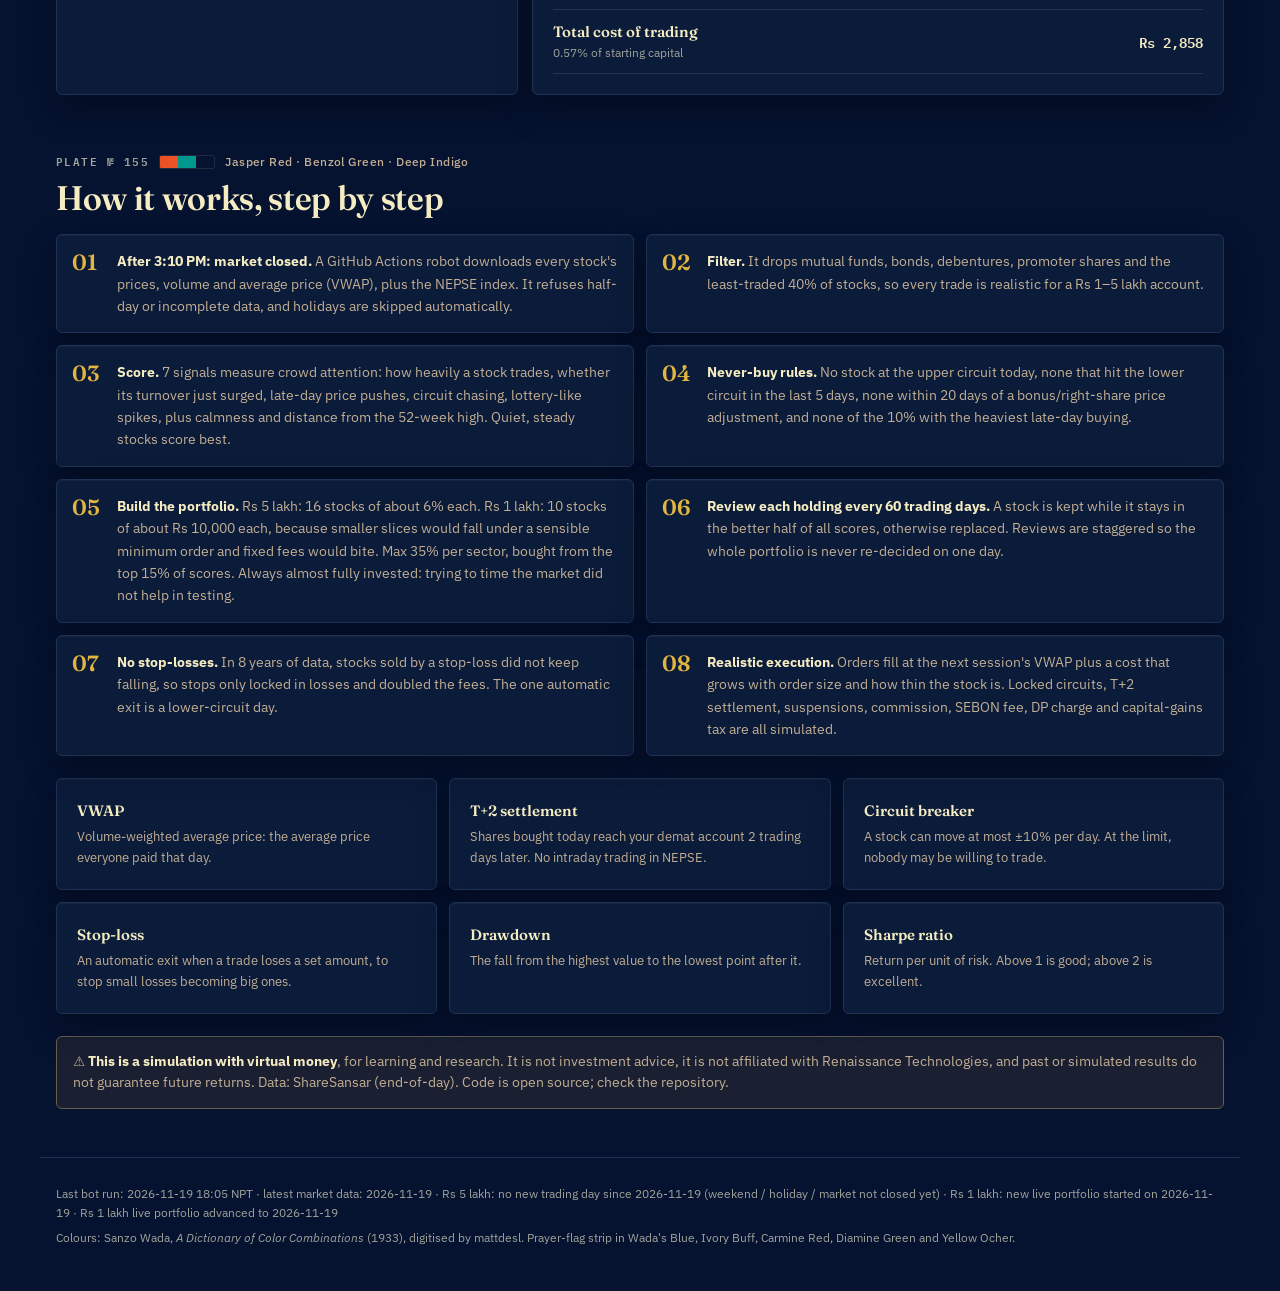
==== commit e76e7646: "Add a second live portfolio: Rs 1 lakh - engine: account-size presets; Rs 1 lakh holds 10 stocks of " ====
--- a/docs/index.html
+++ b/docs/index.html
@@ -4,7 +4,7 @@
 <meta charset="utf-8">
 <meta name="viewport" content="width=device-width, initial-scale=1">
 <title>NEPSE Quant Lab</title>
-<meta name="description" content="A transparent, open-source paper-trading bot for the Nepal Stock Exchange. Starts with Rs 5,00,000 of virtual money and trades daily on real NEPSE data.">
+<meta name="description" content="A transparent, open-source paper-trading bot for the Nepal Stock Exchange. Two virtual portfolios (Rs 5 lakh and Rs 1 lakh) trading daily on real NEPSE data.">
 <link rel="preconnect" href="https://fonts.googleapis.com">
 <link rel="preconnect" href="https://fonts.gstatic.com" crossorigin>
 <link href="https://fonts.googleapis.com/css2?family=Fraunces:opsz,wght@9..144,400;9..144,600;9..144,700&family=IBM+Plex+Sans:wght@400;500;600;700&family=IBM+Plex+Mono:wght@400;500;600&display=swap" rel="stylesheet">
@@ -40,6 +40,11 @@
 </div></nav>
 
 <main class="wrap">
+  <div class="pfbar">
+    <span class="pflabel">Portfolio</span>
+    <div class="seg pf" id="pfSeg" role="tablist" aria-label="Choose portfolio"></div>
+    <span class="pfnote" id="pfNote"></span>
+  </div>
   <div class="banner" id="modeBanner"></div>
 
   <!-- ===================== OVERVIEW -->
@@ -68,10 +73,10 @@
         </div>
       </div>
       <div class="card">
-        <div class="card-h"><h3>Growth of Rs 5,00,000</h3>
+        <div class="card-h"><h3 id="growthTitle">Growth of your money</h3>
           <div class="seg" id="rangeSeg"><button data-r="31">1M</button><button data-r="92">3M</button><button data-r="366">1Y</button><button class="on" data-r="0">All</button></div></div>
         <div class="chart"><canvas id="eqChart"></canvas></div>
-        <p class="hint">Gold line = the bot. Blue dashed = Rs 5,00,000 following the NEPSE index. Purple dotted = the "average liquid stock" (equal amounts in every stock the bot may buy, with no trading costs: a tough, idealised benchmark).</p>
+        <p class="hint">Gold line = the bot. Blue dashed = the same starting amount following the NEPSE index. Purple dotted = the "average liquid stock" (equal amounts in every stock the bot may buy, with no trading costs: a tough, idealised benchmark).</p>
       </div>
     </div>
 
@@ -165,7 +170,7 @@
   <section id="robust">
     <div class="plate" data-plate="robust"></div>
     <h2>Can we trust it?</h2>
-    <p class="lead">A backtest can look brilliant by luck. These checks try to break the model. The settings were chosen using data up to <b><span class="rbCut">—</span></b> only; the <b>hold-out</b> after that was run once, after everything was frozen.</p>
+    <p class="lead">A backtest can look brilliant by luck. These checks try to break the model. The settings were chosen using data up to <b><span class="rbCut">—</span></b> only; the <b>hold-out</b> after that was run once, after everything was frozen. These checks were run on the Rs 5 lakh portfolio; the Rs 1 lakh version uses the same model with 10 stocks instead of 16 (see its own track record above).</p>
     <div class="stack">
       <div class="card">
         <h3>Start-date luck <i class="tip" data-tip="The same model started on four different days. If results depend heavily on the starting day, the edge is fragile.">?</i></h3>
@@ -224,10 +229,10 @@
     <h2>How it works, step by step</h2>
     <ol class="steps">
       <li><b>After 3:10 PM: market closed.</b> A GitHub Actions robot downloads every stock's prices, volume and average price (VWAP), plus the NEPSE index. It refuses half-day or incomplete data, and holidays are skipped automatically.</li>
-      <li><b>Filter.</b> It drops mutual funds, bonds, debentures, promoter shares and the least-traded 40% of stocks, so every trade is realistic for a Rs 5 lakh account.</li>
+      <li><b>Filter.</b> It drops mutual funds, bonds, debentures, promoter shares and the least-traded 40% of stocks, so every trade is realistic for a Rs 1–5 lakh account.</li>
       <li><b>Score.</b> 7 signals measure crowd attention: how heavily a stock trades, whether its turnover just surged, late-day price pushes, circuit chasing, lottery-like spikes, plus calmness and distance from the 52-week high. Quiet, steady stocks score best.</li>
       <li><b>Never-buy rules.</b> No stock at the upper circuit today, none that hit the lower circuit in the last 5 days, none within 20 days of a bonus/right-share price adjustment, and none of the 10% with the heaviest late-day buying.</li>
-      <li><b>Build the portfolio.</b> 16 stocks of about 6% each (max 35% per sector), bought from the top 15% of scores. Always almost fully invested: trying to time the market did not help in testing.</li>
+      <li><b>Build the portfolio.</b> Rs 5 lakh: 16 stocks of about 6% each. Rs 1 lakh: 10 stocks of about Rs 10,000 each, because smaller slices would fall under a sensible minimum order and fixed fees would bite. Max 35% per sector, bought from the top 15% of scores. Always almost fully invested: trying to time the market did not help in testing.</li>
       <li><b>Review each holding every 60 trading days.</b> A stock is kept while it stays in the better half of all scores, otherwise replaced. Reviews are staggered so the whole portfolio is never re-decided on one day.</li>
       <li><b>No stop-losses.</b> In 8 years of data, stocks sold by a stop-loss did not keep falling, so stops only locked in losses and doubled the fees. The one automatic exit is a lower-circuit day.</li>
       <li><b>Realistic execution.</b> Orders fill at the next session's VWAP plus a cost that grows with order size and how thin the stock is. Locked circuits, T+2 settlement, suspensions, commission, SEBON fee, DP charge and capital-gains tax are all simulated.</li>
--- a/docs/style.css
+++ b/docs/style.css
@@ -296,3 +296,11 @@
 .verdict h3{margin-bottom:6px}
 .stack{display:grid;gap:14px}
 #robust table td,#robust table th{padding:7px 8px}
+
+/* ---------- portfolio switch */
+.pfbar{display:flex;align-items:center;gap:12px;margin-top:22px;flex-wrap:wrap}
+.pflabel{font:600 10.5px "IBM Plex Mono";letter-spacing:.12em;text-transform:uppercase;color:var(--muted)}
+.seg.pf button{font:600 15px Fraunces,Georgia,serif;padding:8px 16px}
+.seg.pf button.on{color:var(--amber)}
+.pfnote{color:var(--ink2);font-size:13px}
+.pfbar + .banner{margin-top:12px}
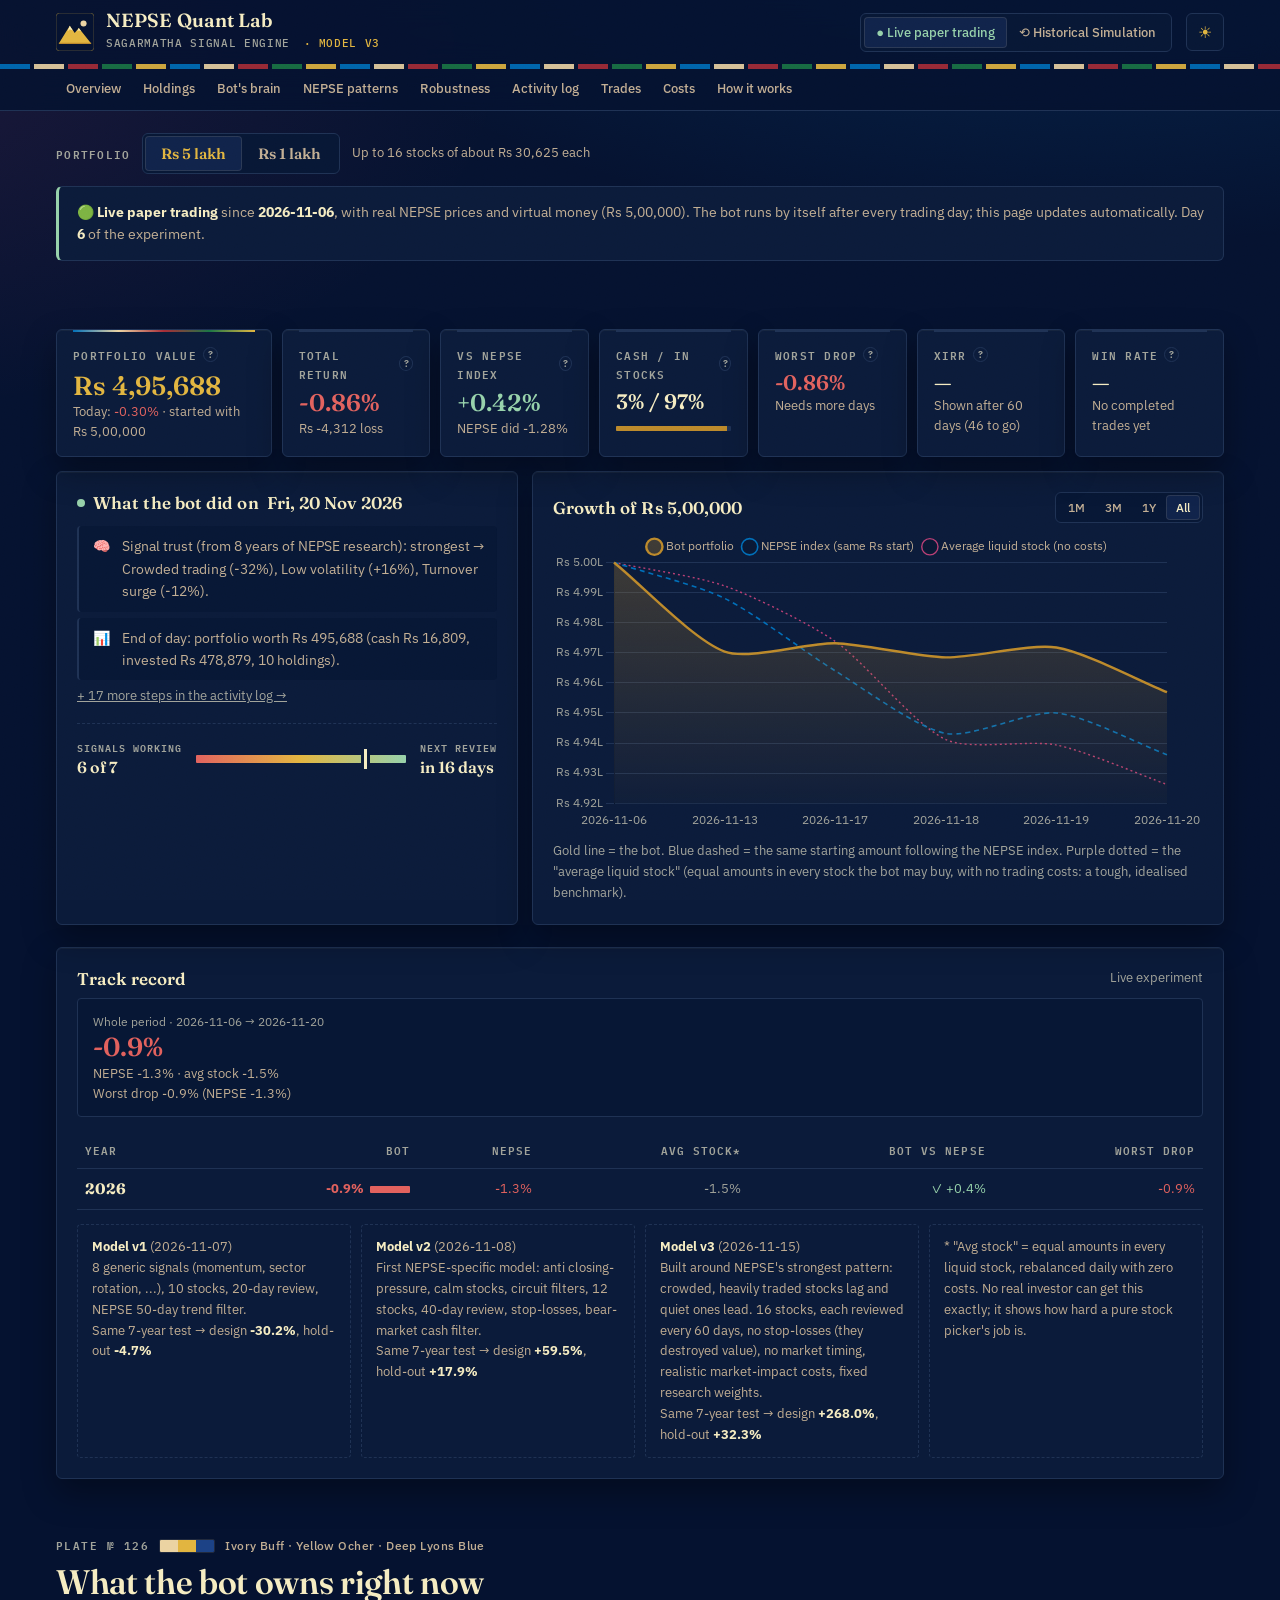
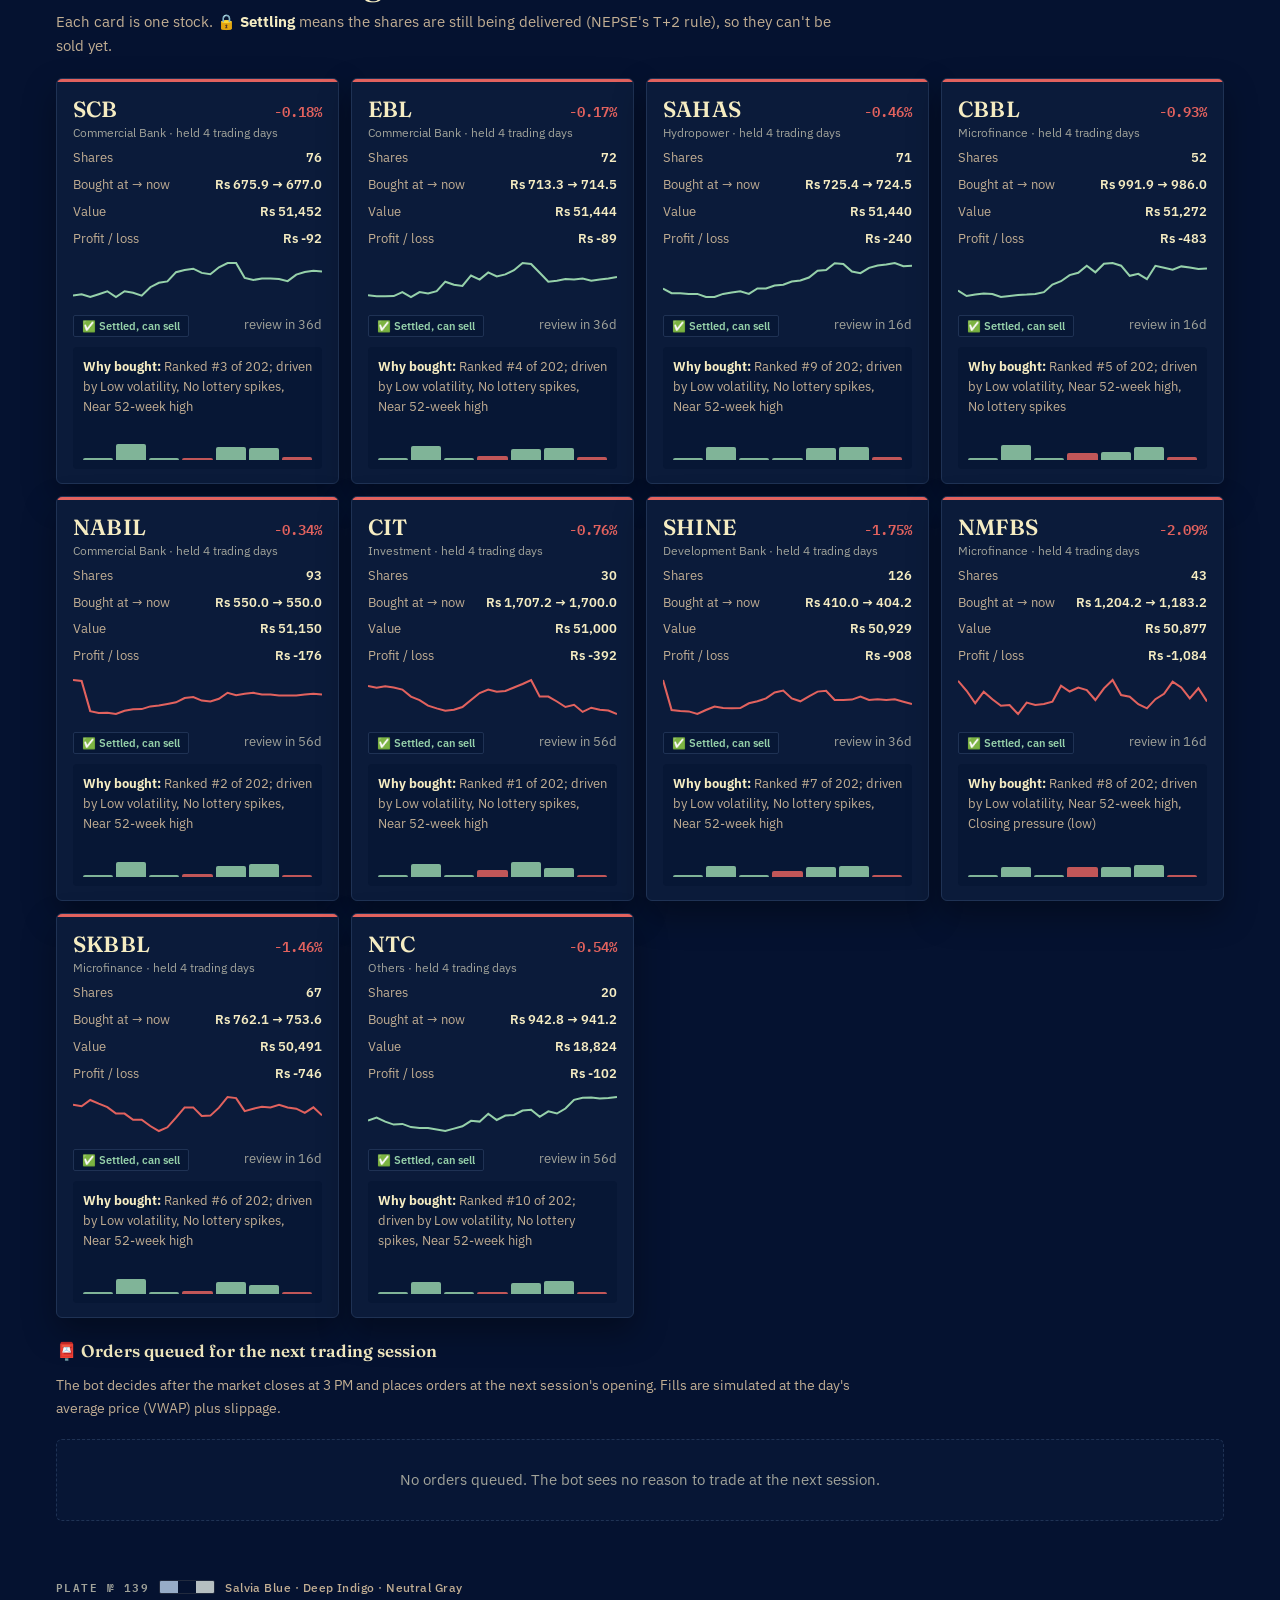
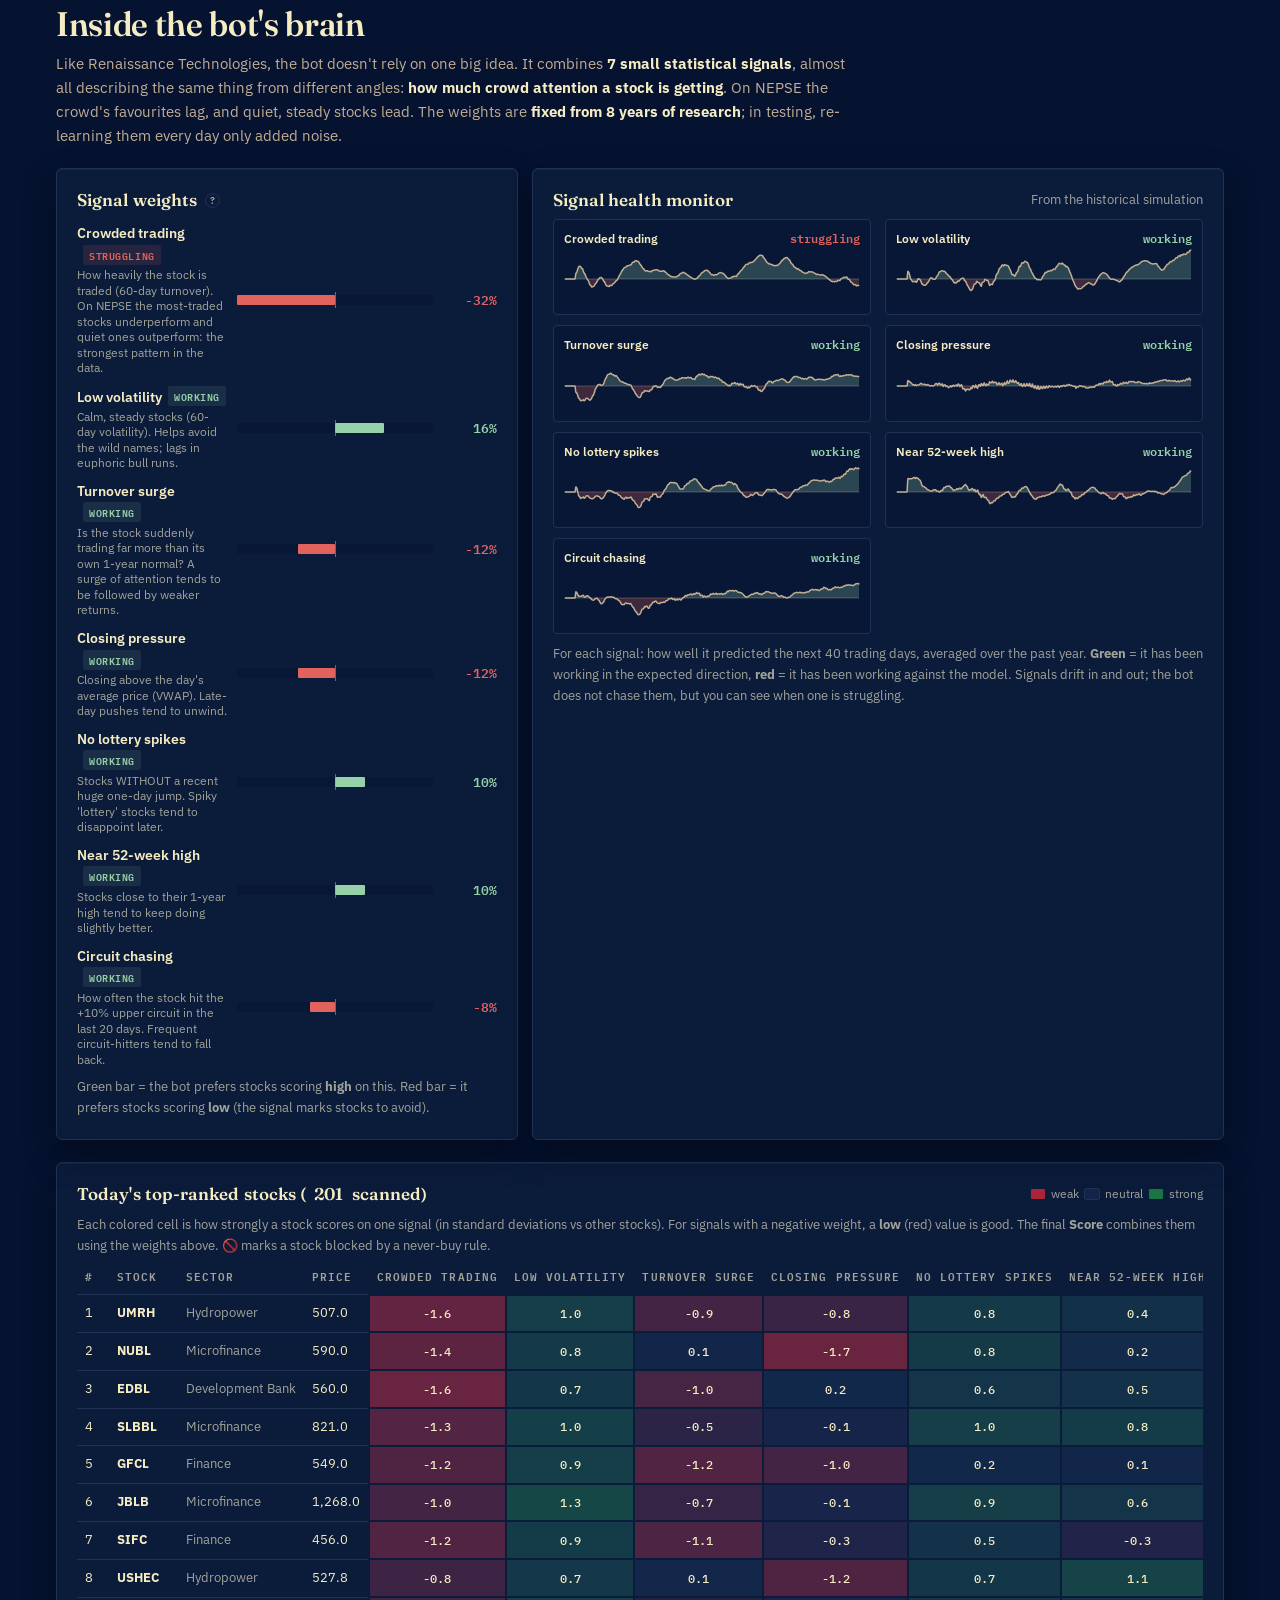
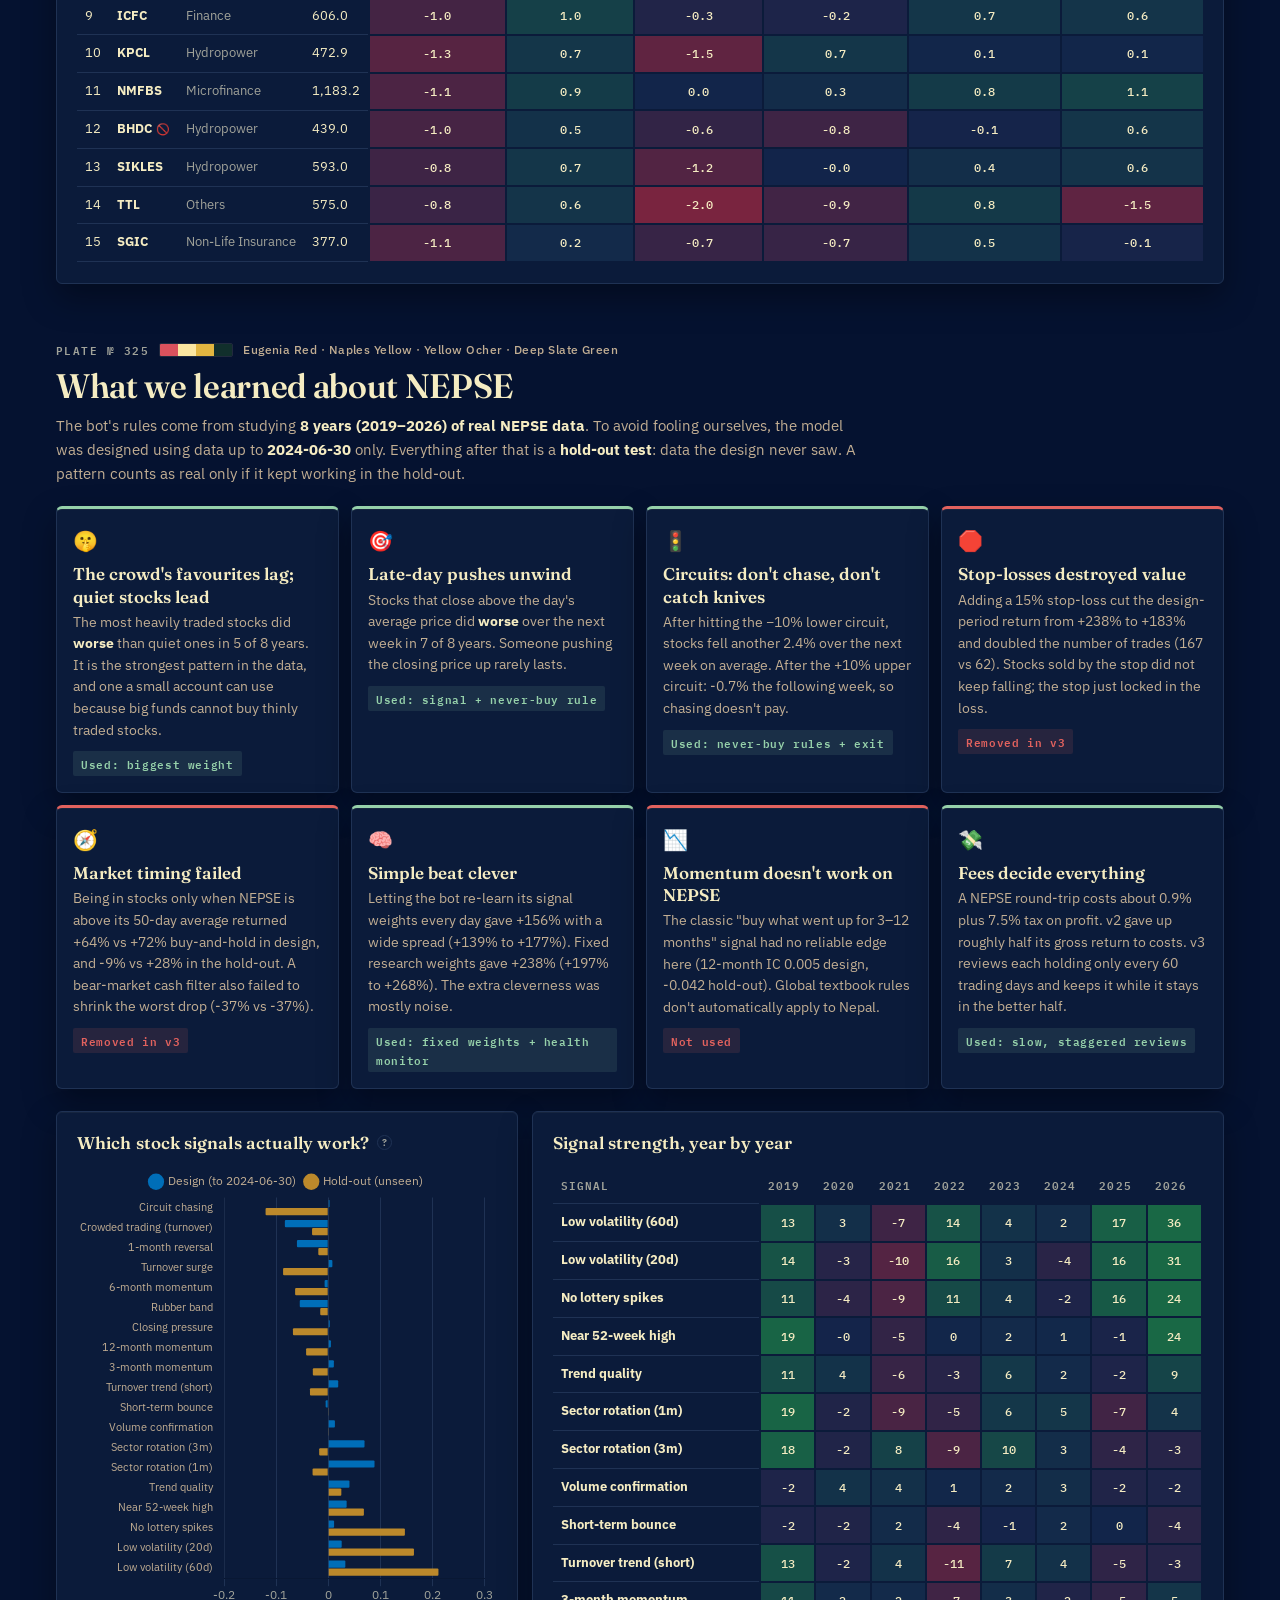
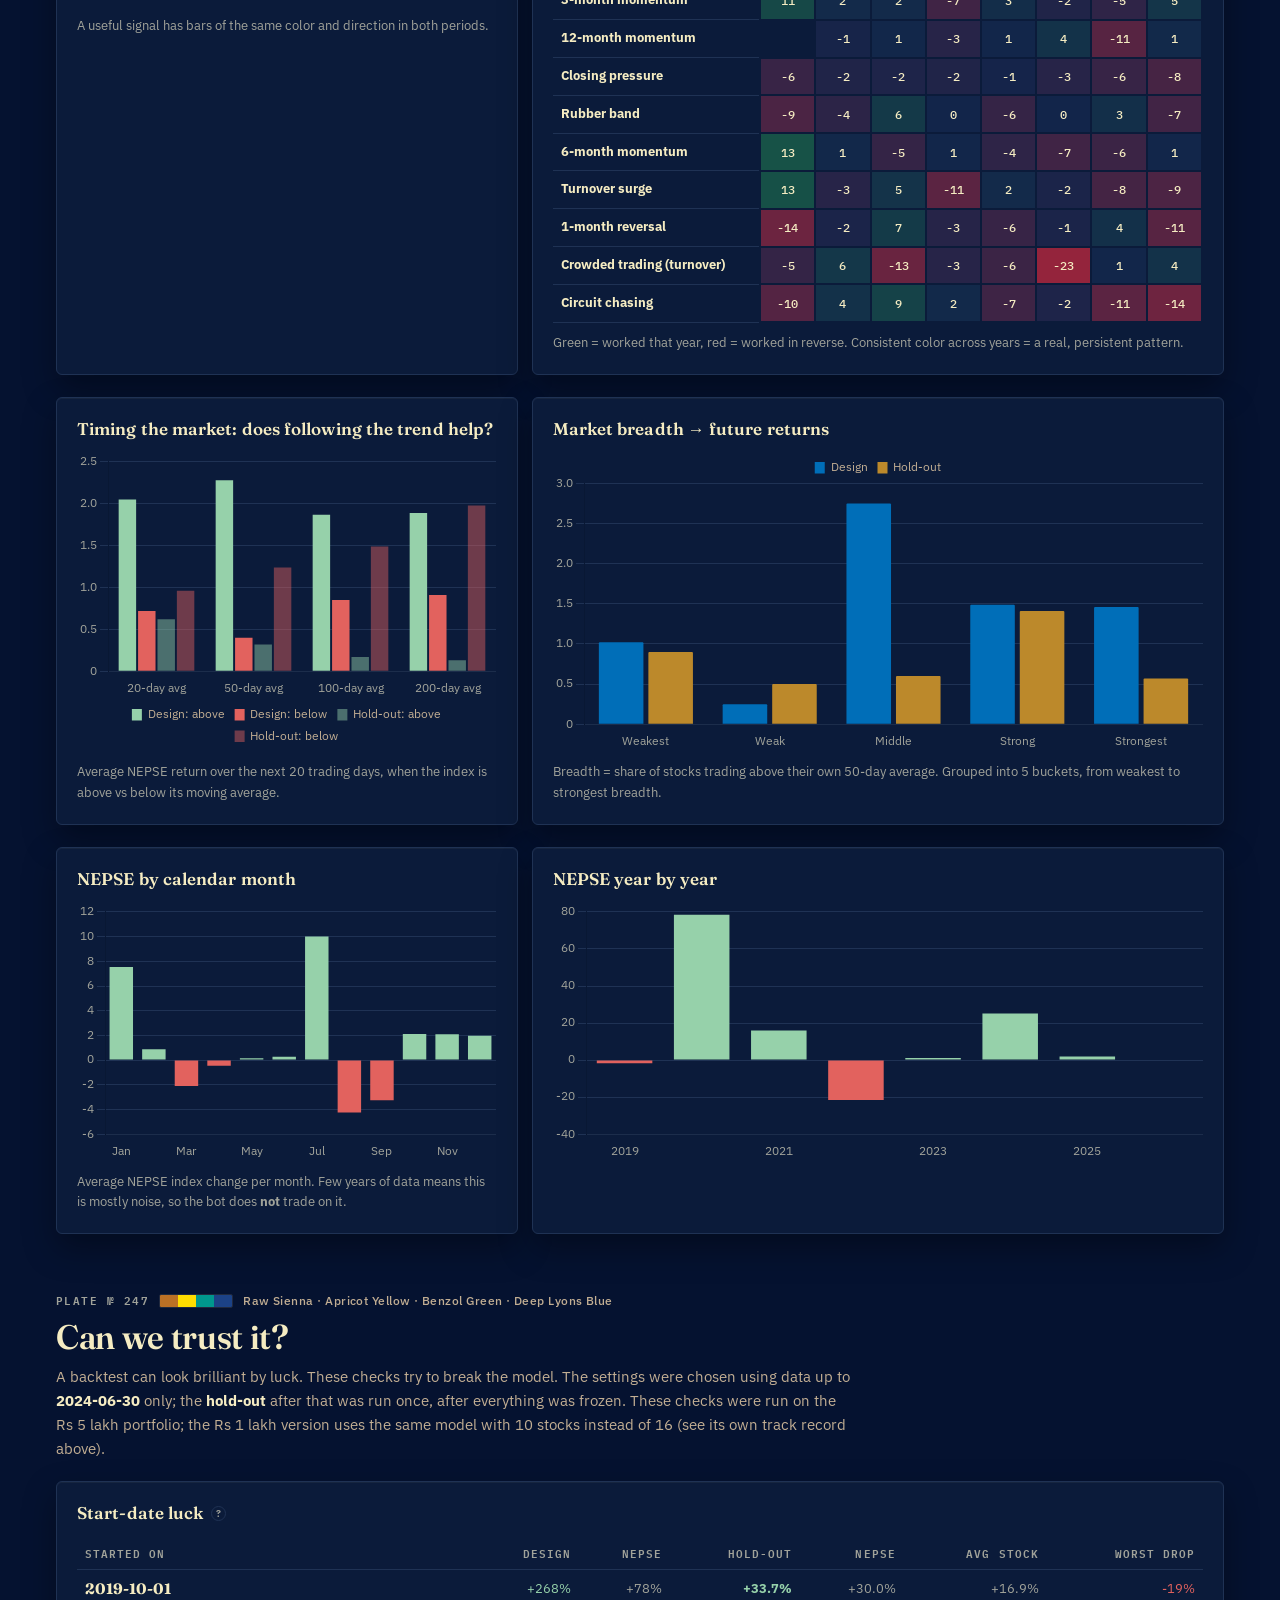
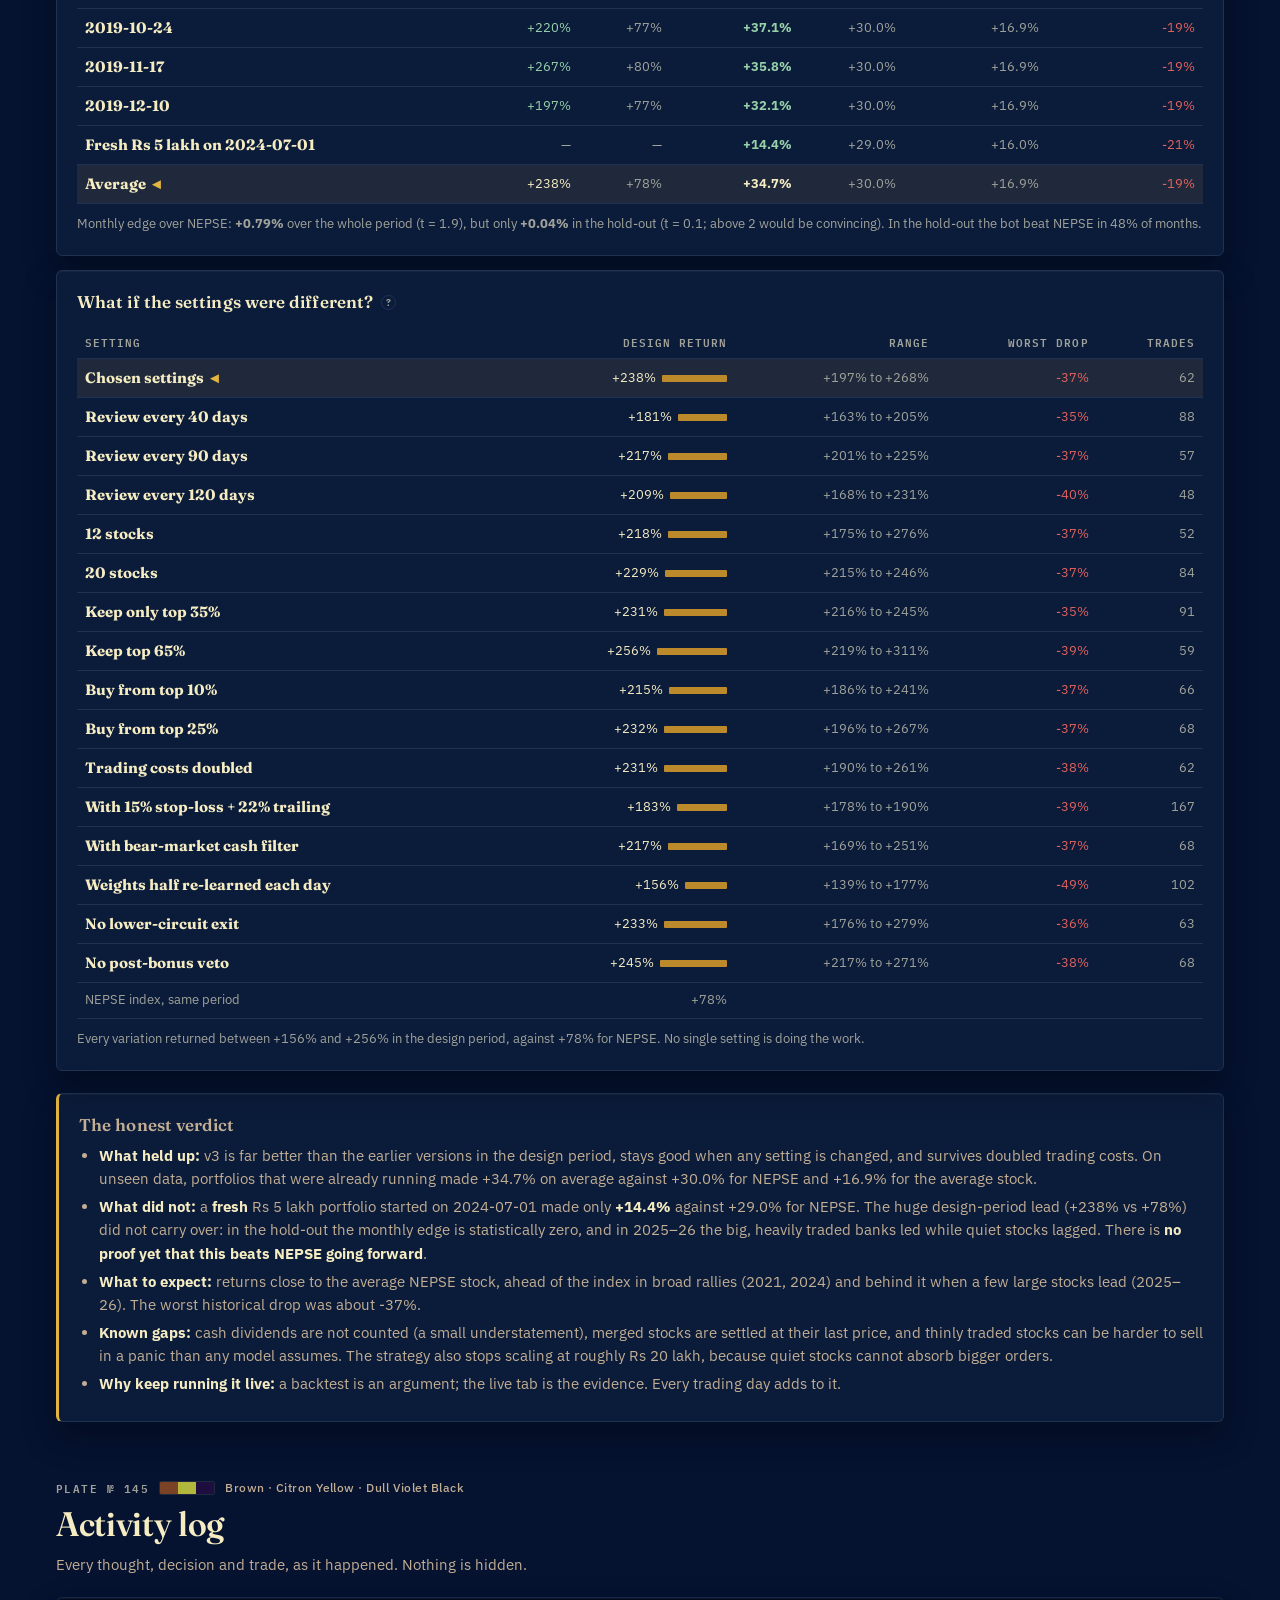
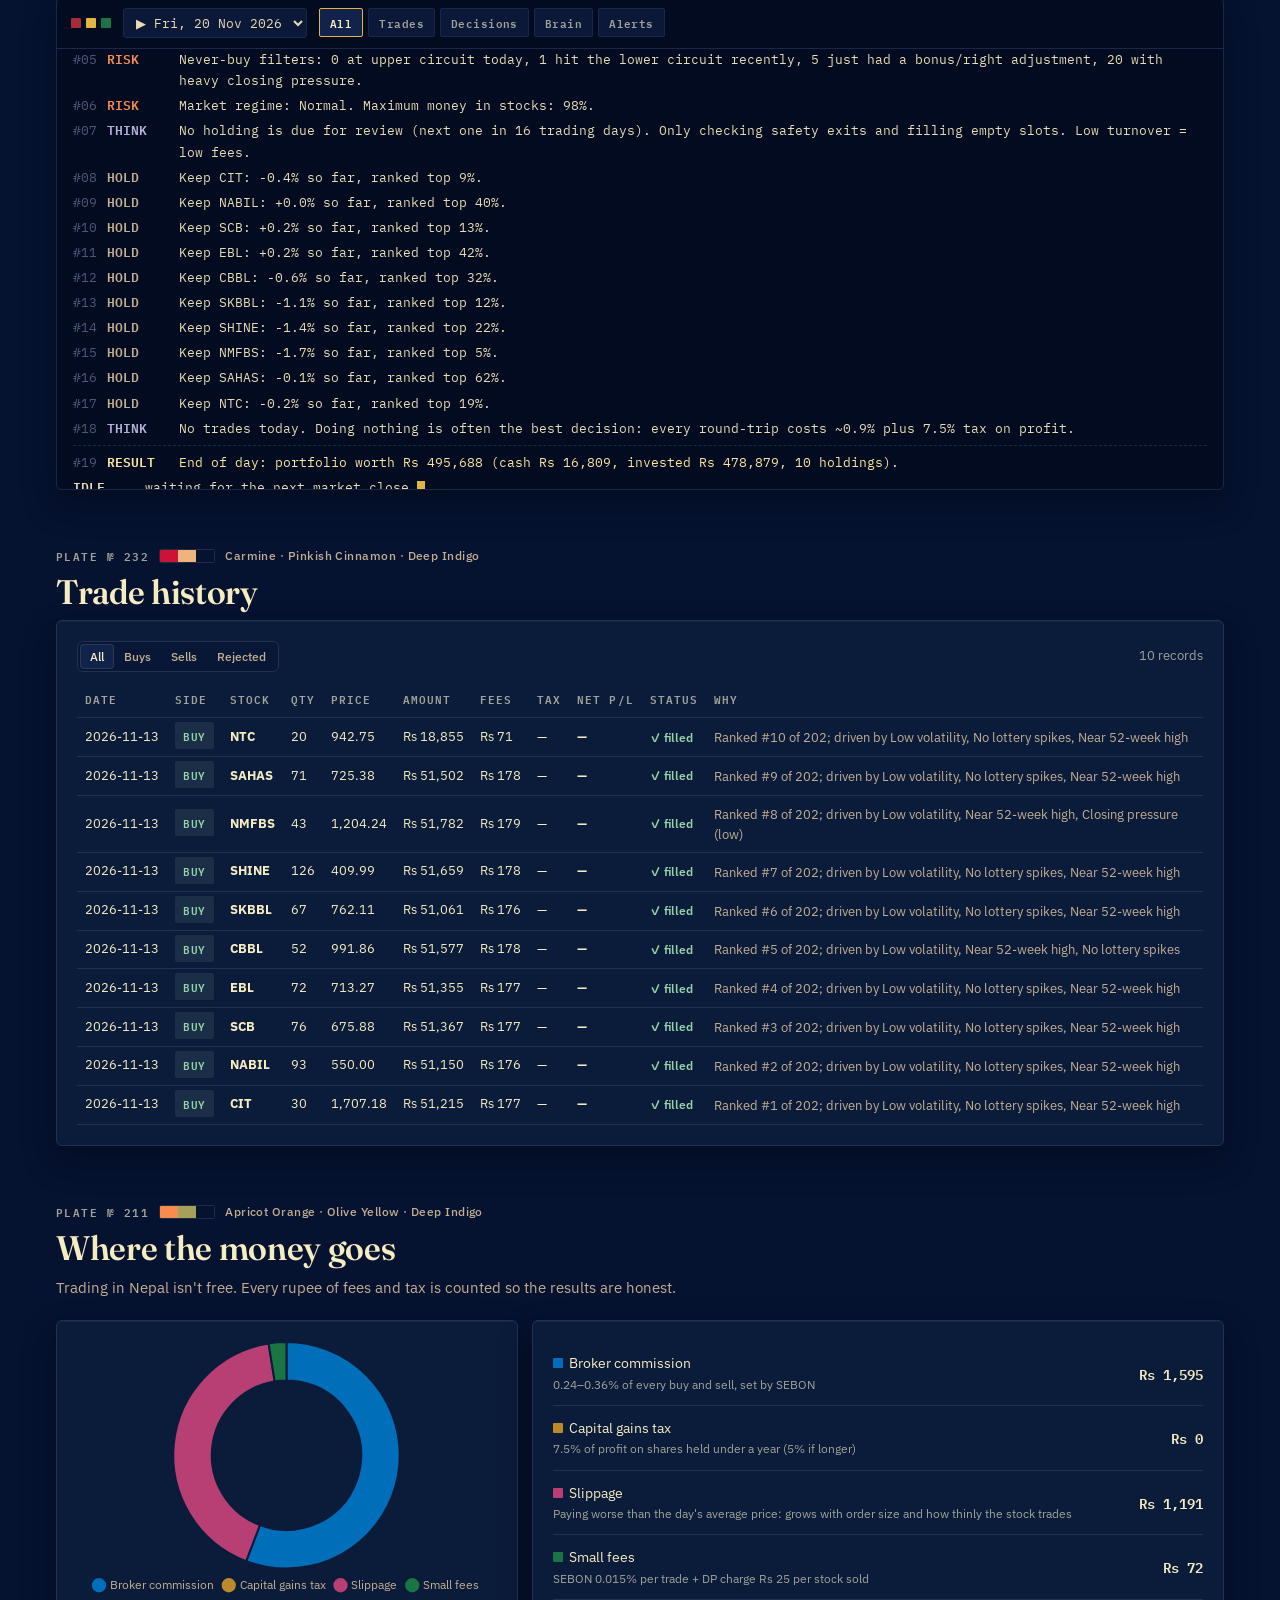
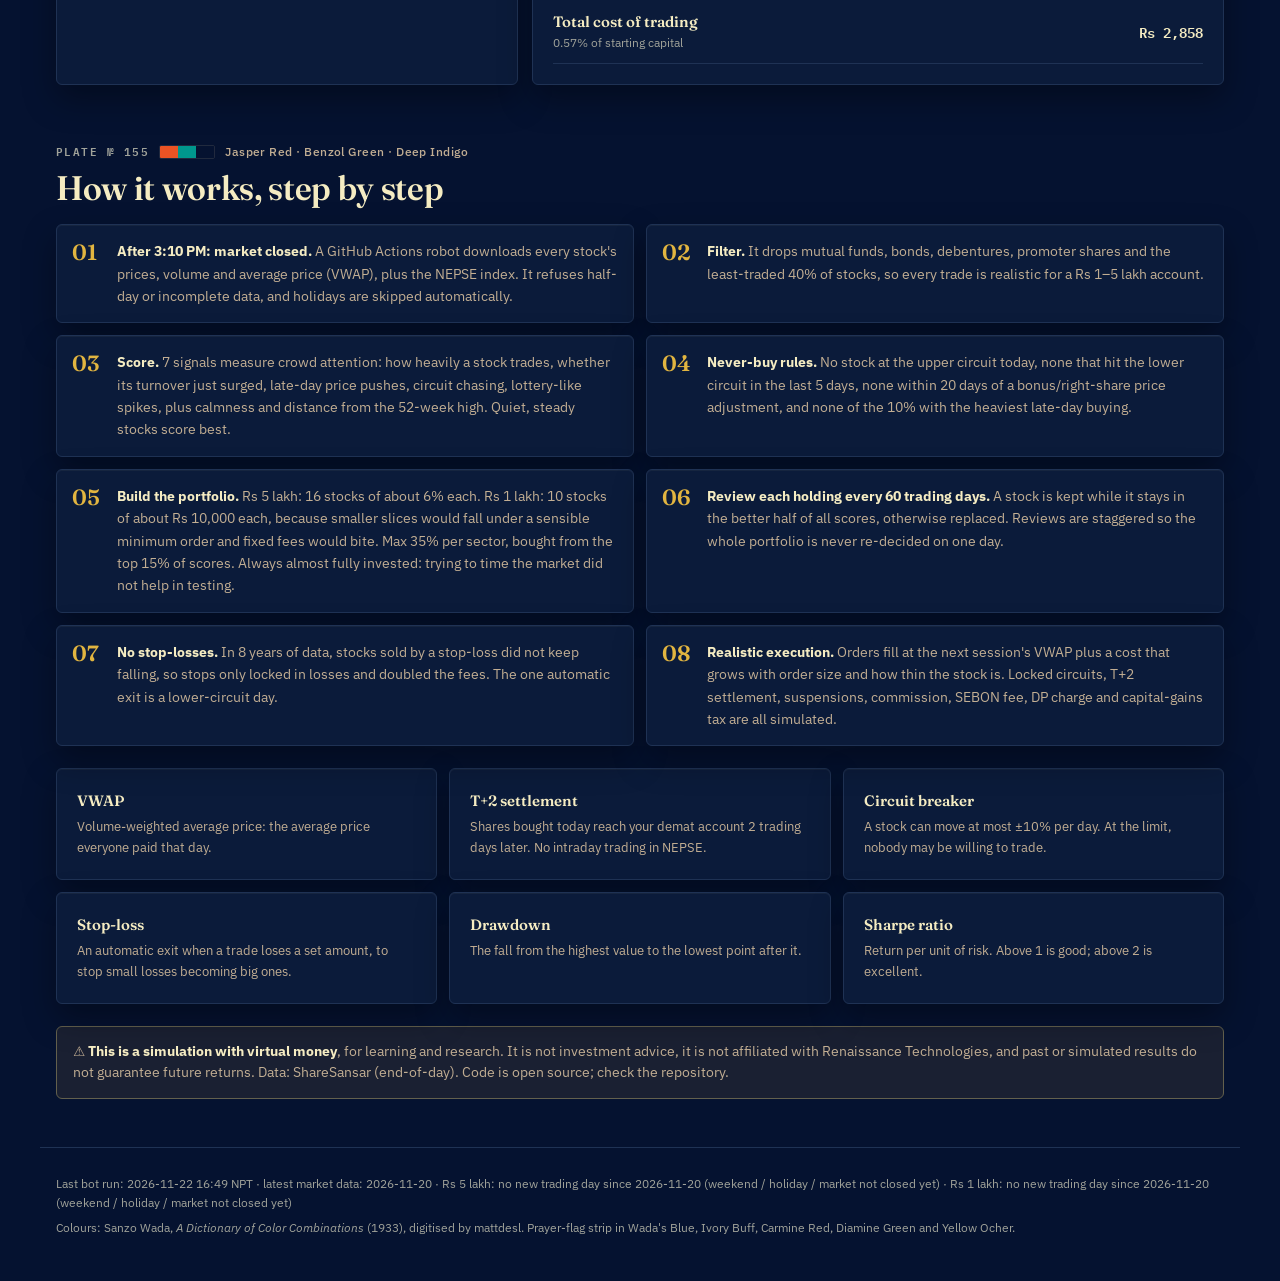
==== commit fd003430: "Add XIRR for both portfolios and NEPSE - engine: xirr() (Excel-compatible, bisection) from dated cas" ====
--- a/docs/index.html
+++ b/docs/index.html
@@ -59,6 +59,7 @@
       <div class="kpi"><label>vs NEPSE index <i class="tip" data-tip="How much better (or worse) the bot did than simply holding the whole market (the NEPSE index).">?</i></label><div class="val" id="kAlpha">—</div><div class="sub" id="kAlphaSub"></div></div>
       <div class="kpi"><label>Cash / In stocks <i class="tip" data-tip="The bot keeps some cash aside, more when the market mood is bad.">?</i></label><div class="val sm" id="kCash">—</div><div class="bar"><span id="kCashBar"></span></div></div>
       <div class="kpi"><label>Worst drop <i class="tip" data-tip="Max drawdown: the biggest fall from a high point. Shows how painful the ride was.">?</i></label><div class="val sm" id="kDD">—</div><div class="sub" id="kDDSub"></div></div>
+      <div class="kpi"><label>XIRR <i class="tip" data-tip="Your return per year, based on the exact dates money went in. Comparable to a fixed-deposit interest rate. Shown after 60 days, because annualising a few weeks of ups and downs gives misleading numbers.">?</i></label><div class="val sm" id="kXirr">—</div><div class="sub" id="kXirrSub"></div></div>
       <div class="kpi"><label>Win rate <i class="tip" data-tip="Share of completed trades (bought and sold) that made money after costs.">?</i></label><div class="val sm" id="kWin">—</div><div class="sub" id="kWinSub"></div></div>
     </div>
 
--- a/docs/style.css
+++ b/docs/style.css
@@ -121,13 +121,14 @@
 /* ---------- cards & KPIs */
 .card{background:var(--card);border:1px solid var(--line);border-radius:6px;padding:20px;box-shadow:var(--shadow);min-width:0}
 .card-h{display:flex;justify-content:space-between;align-items:center;gap:10px;flex-wrap:wrap;margin-bottom:8px}.card-h h3{margin:0}
-.kpis{display:grid;grid-template-columns:1.5fr repeat(5,1fr);gap:12px;margin:22px 0 14px}
+.kpis{display:grid;grid-template-columns:1.45fr repeat(6,1fr);gap:10px;margin:22px 0 14px}
 .kpi{background:var(--card);border:1px solid var(--line);border-radius:6px;padding:15px 16px;box-shadow:var(--shadow);min-width:0;position:relative}
 .kpi::after{content:"";position:absolute;left:16px;right:16px;top:0;height:2px;background:var(--line)}
 .kpi.big::after{background:linear-gradient(90deg,var(--f1),var(--f2),var(--f3),var(--f4),var(--f5))}
 .kpi label{font:600 10.5px "IBM Plex Mono";color:var(--muted);text-transform:uppercase;letter-spacing:.12em;display:flex;align-items:center;gap:6px}
 .kpi .val{font:600 24px/1.2 Fraunces,Georgia,serif;margin-top:6px;font-variant-numeric:lining-nums tabular-nums}
-.kpi.big .val{font-size:clamp(26px,2.7vw,38px);color:var(--amber);white-space:nowrap}.kpi .val.sm{font-size:21px}
+.kpi.big .val{font-size:clamp(22px,2.05vw,36px);color:var(--amber);white-space:nowrap}
+@media (max-width:1000px){.kpi.big .val{font-size:34px}}.kpi .val.sm{font-size:21px}
 .kpi .sub{font-size:12.5px;color:var(--ink2)}
 .bar{height:5px;border-radius:1px;background:var(--line);margin-top:12px;overflow:hidden}.bar span{display:block;height:100%;background:var(--c1);width:0;transition:width 1s}
 .tip{font-style:normal;width:15px;height:15px;border-radius:50%;border:1px solid var(--line);display:inline-grid;place-items:center;font:600 9.5px "IBM Plex Sans";cursor:help;color:var(--muted);position:relative;text-transform:none;letter-spacing:0}
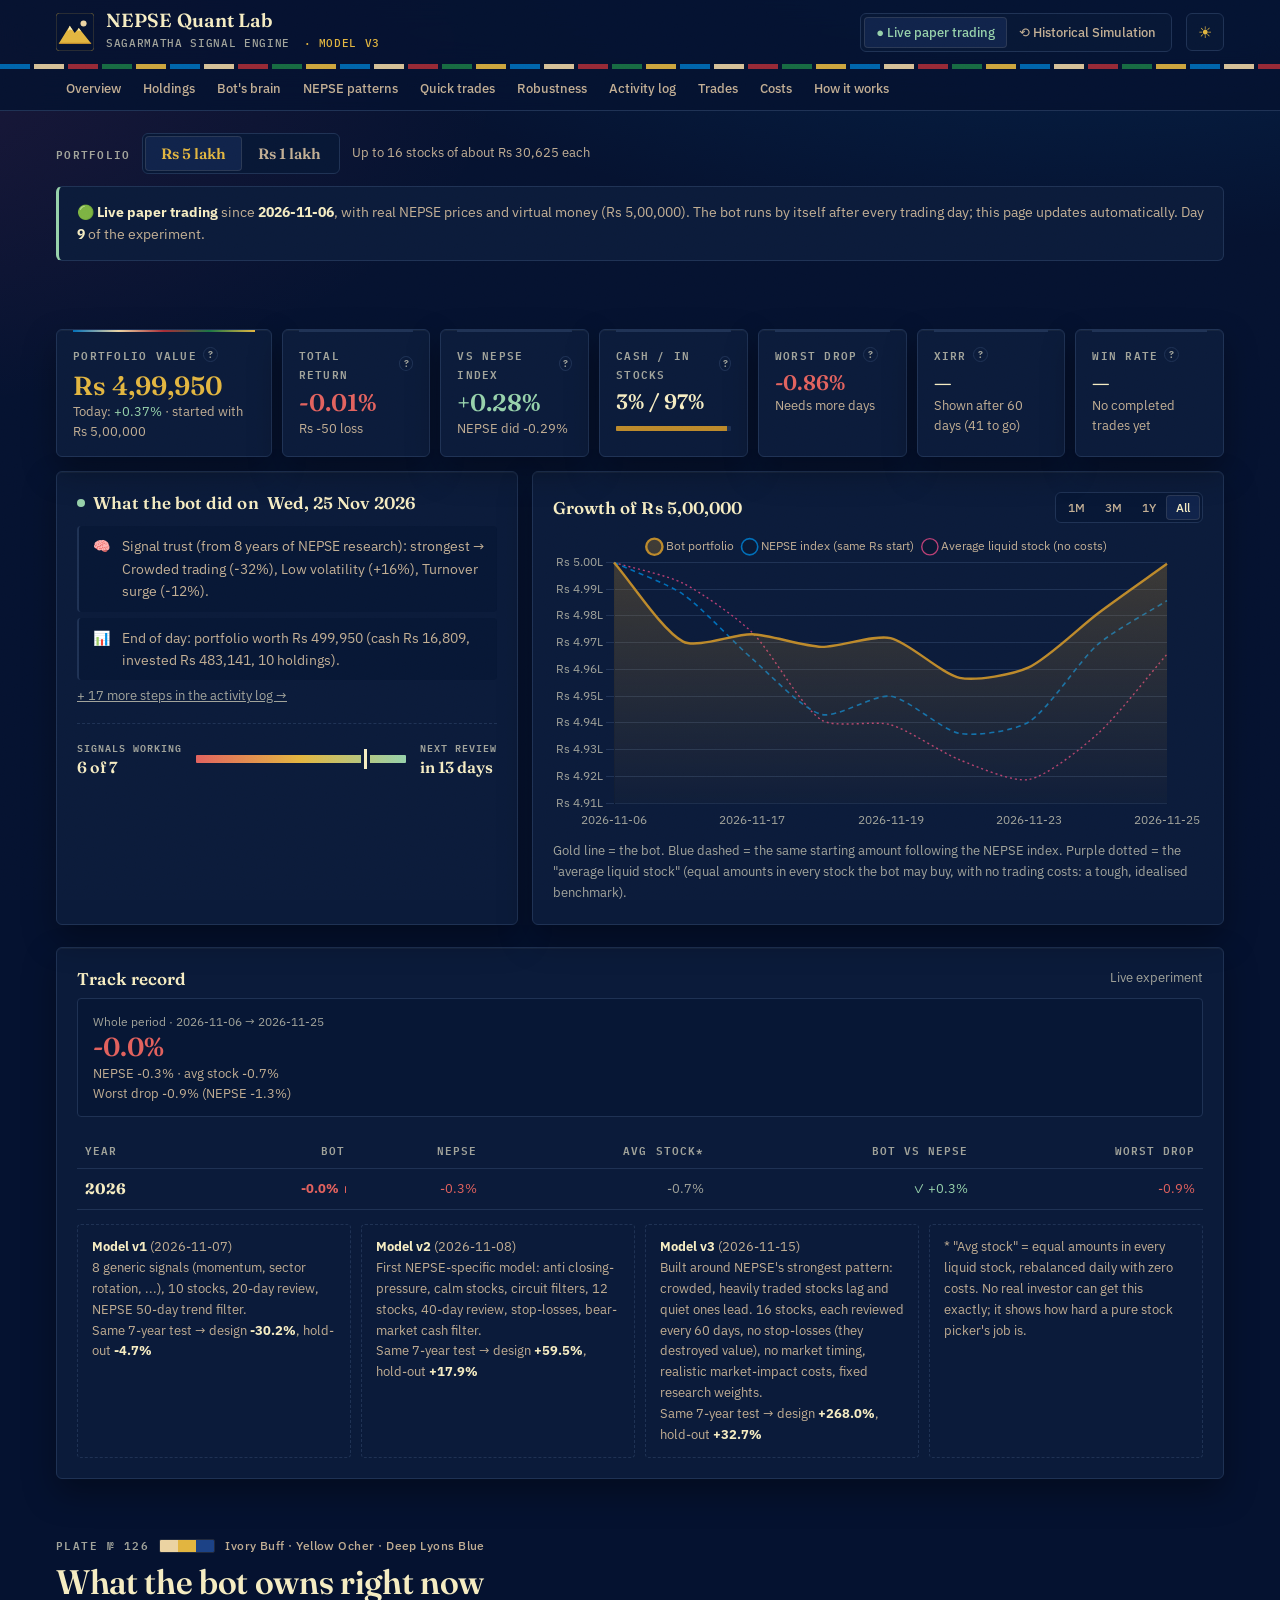
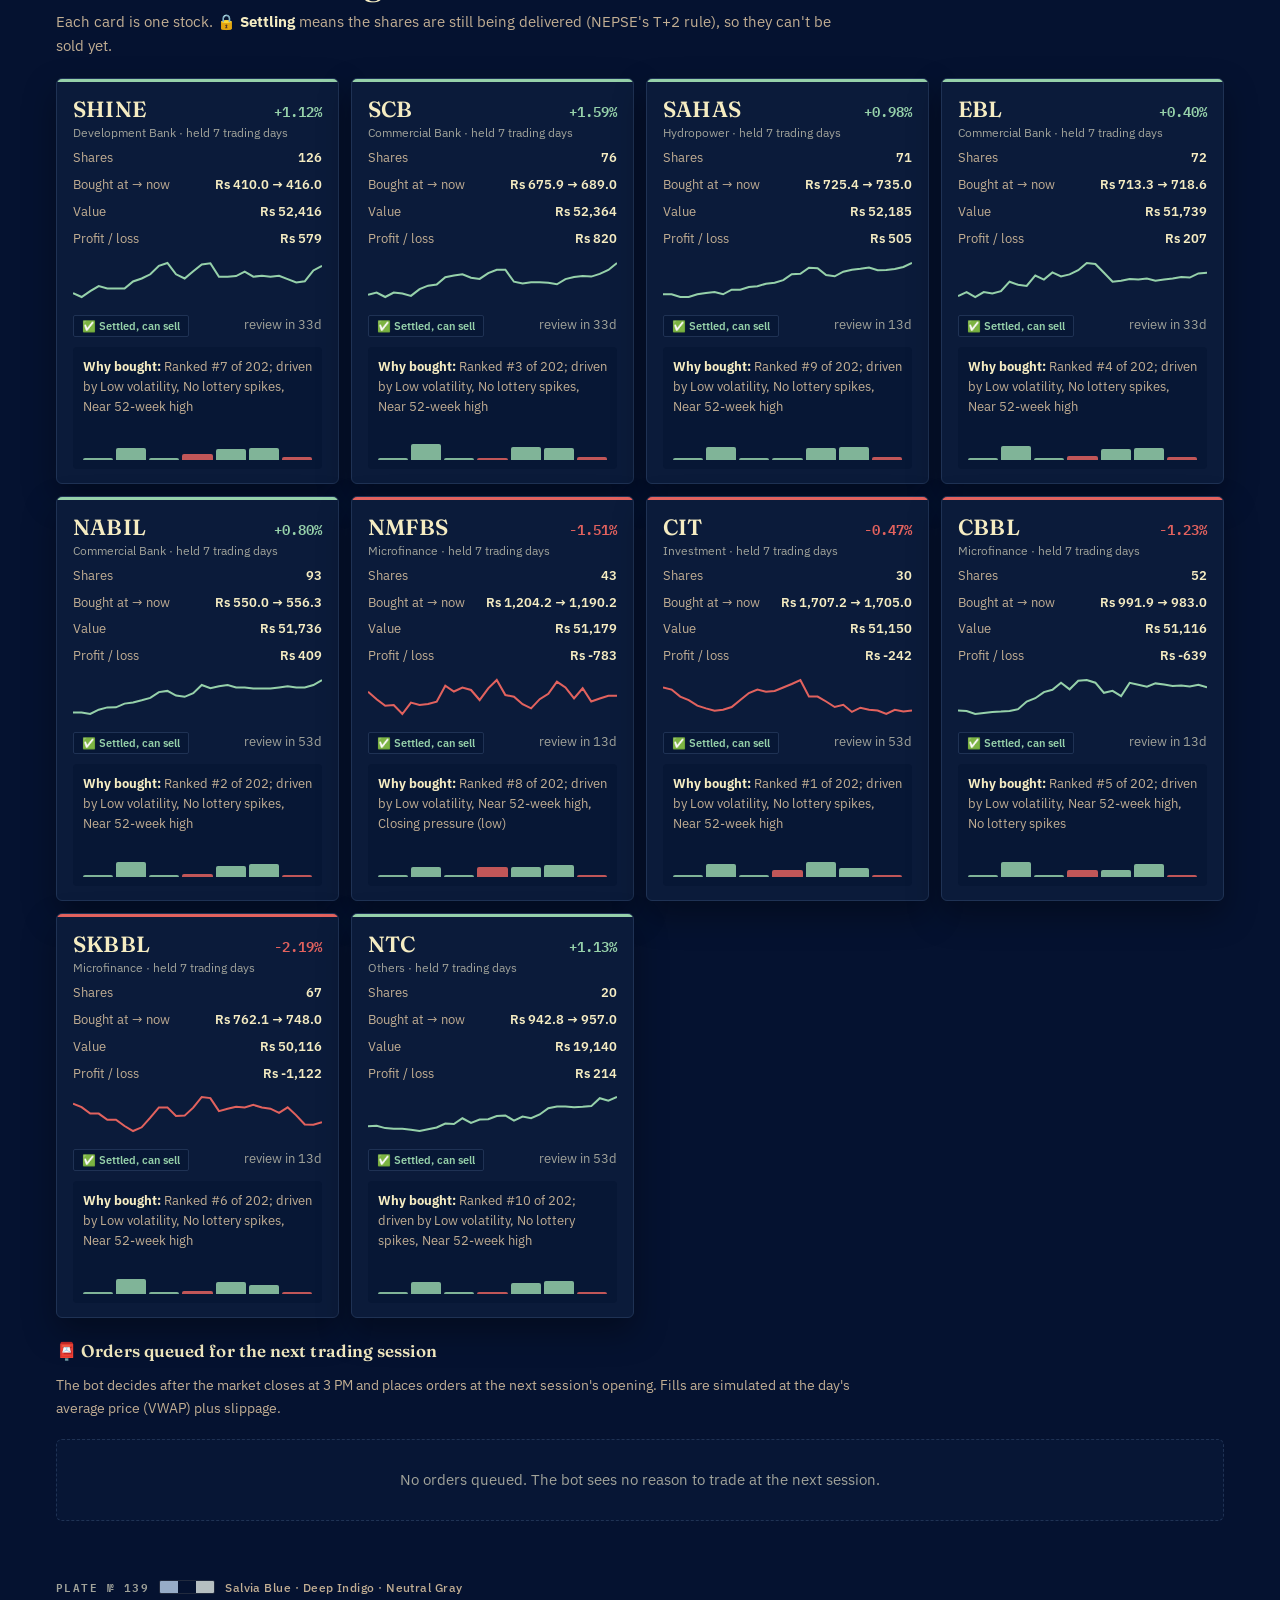
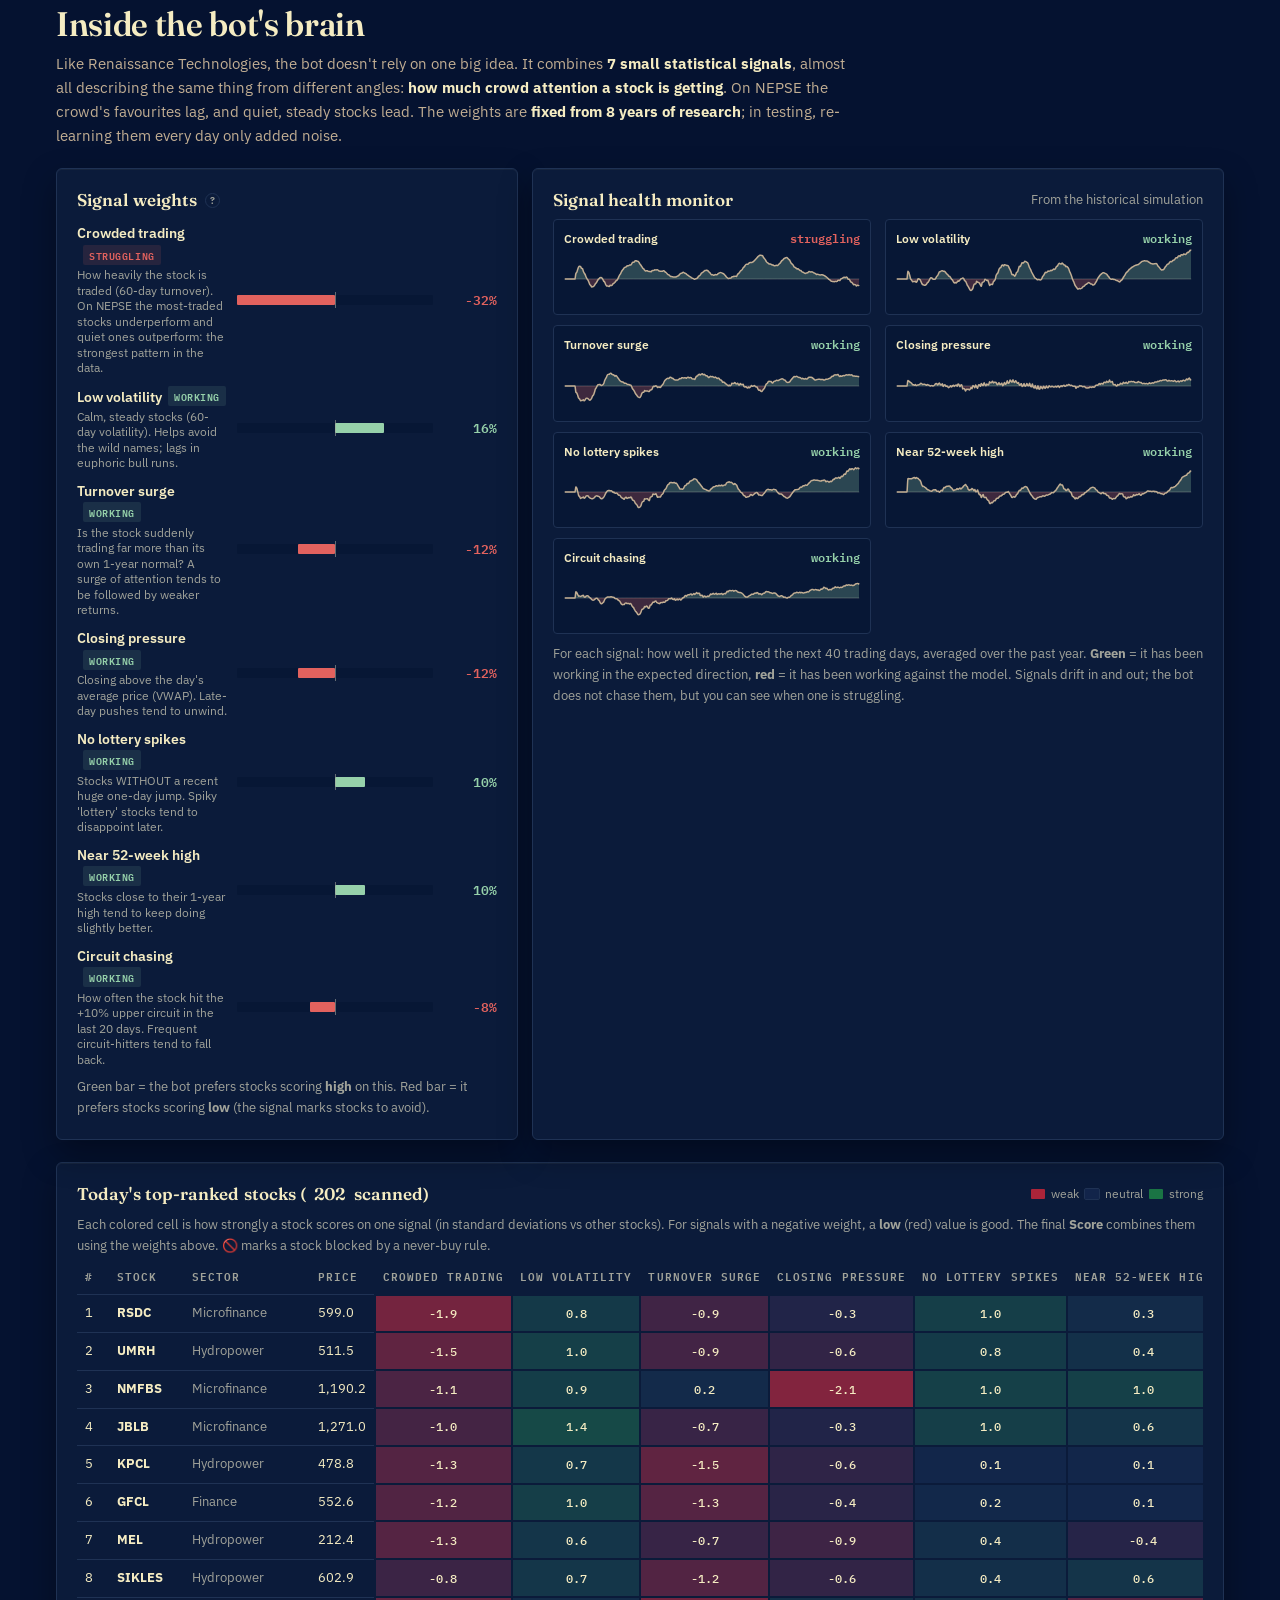
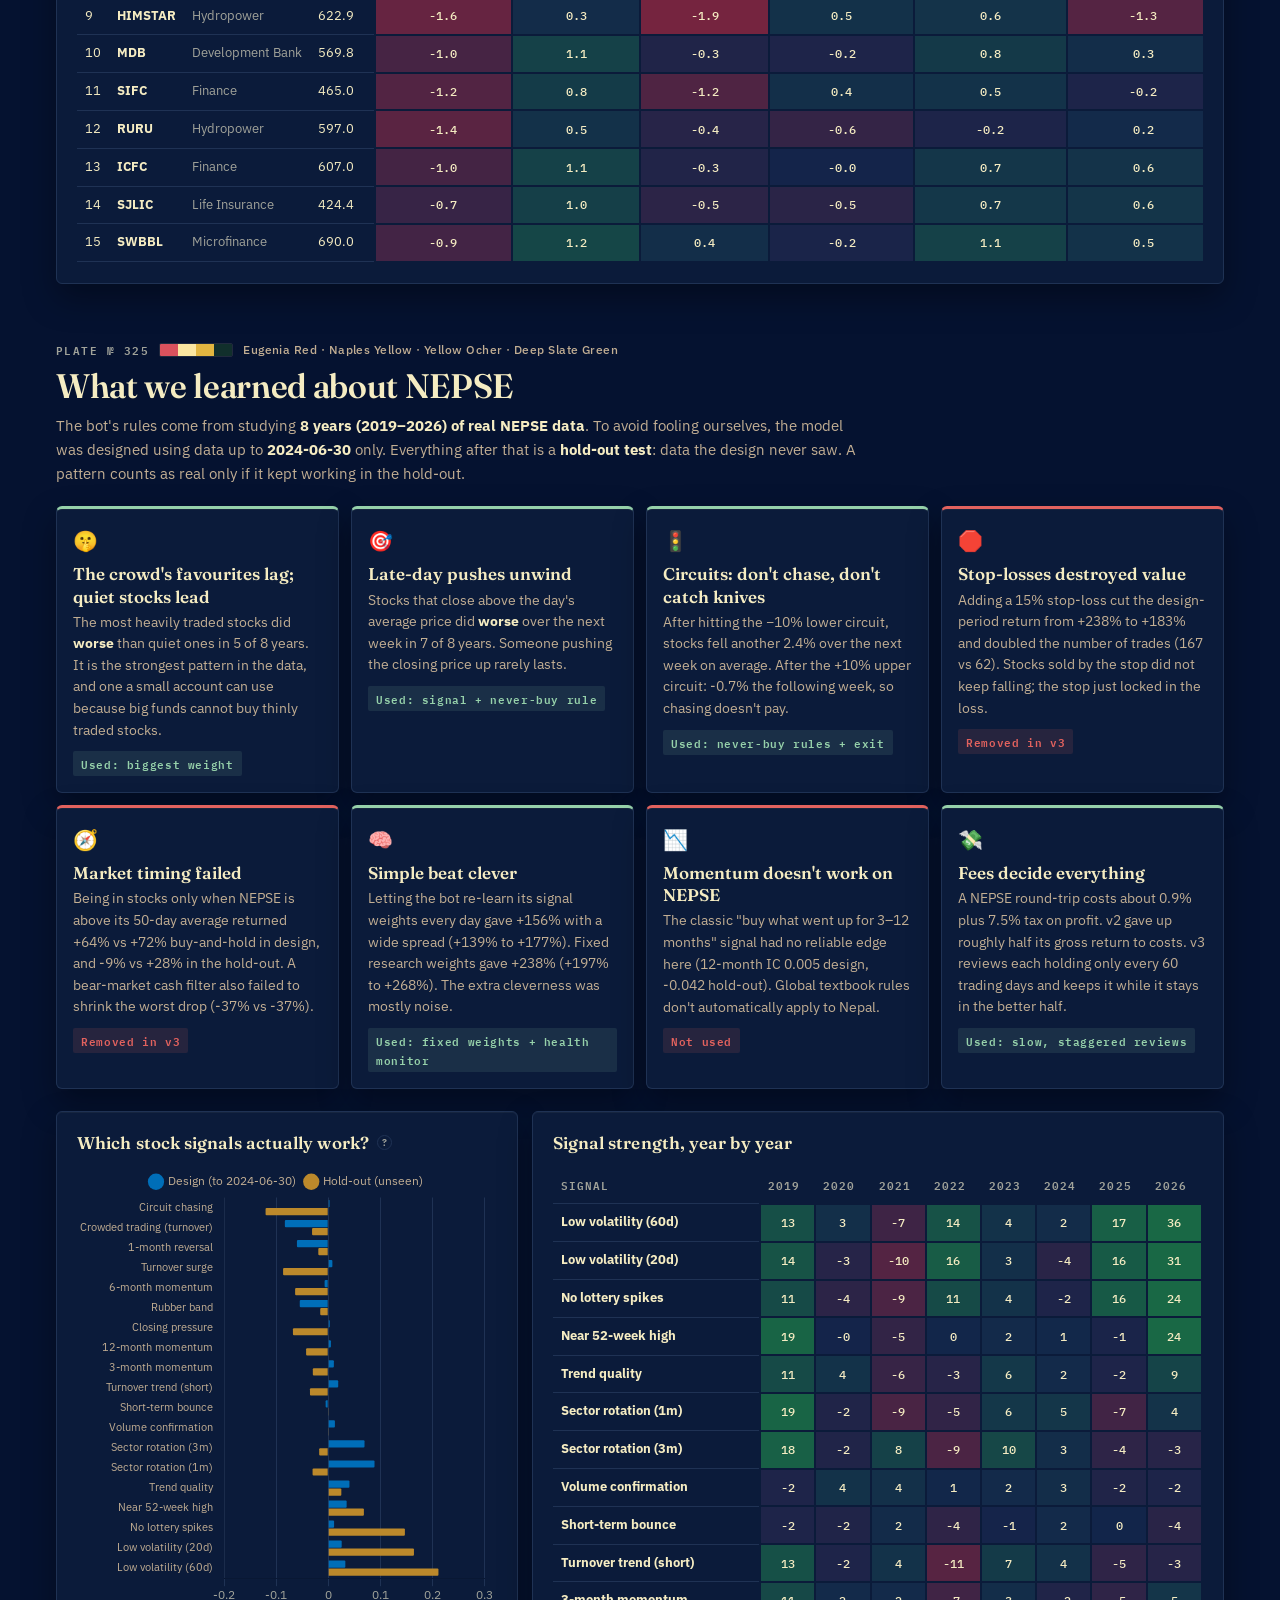
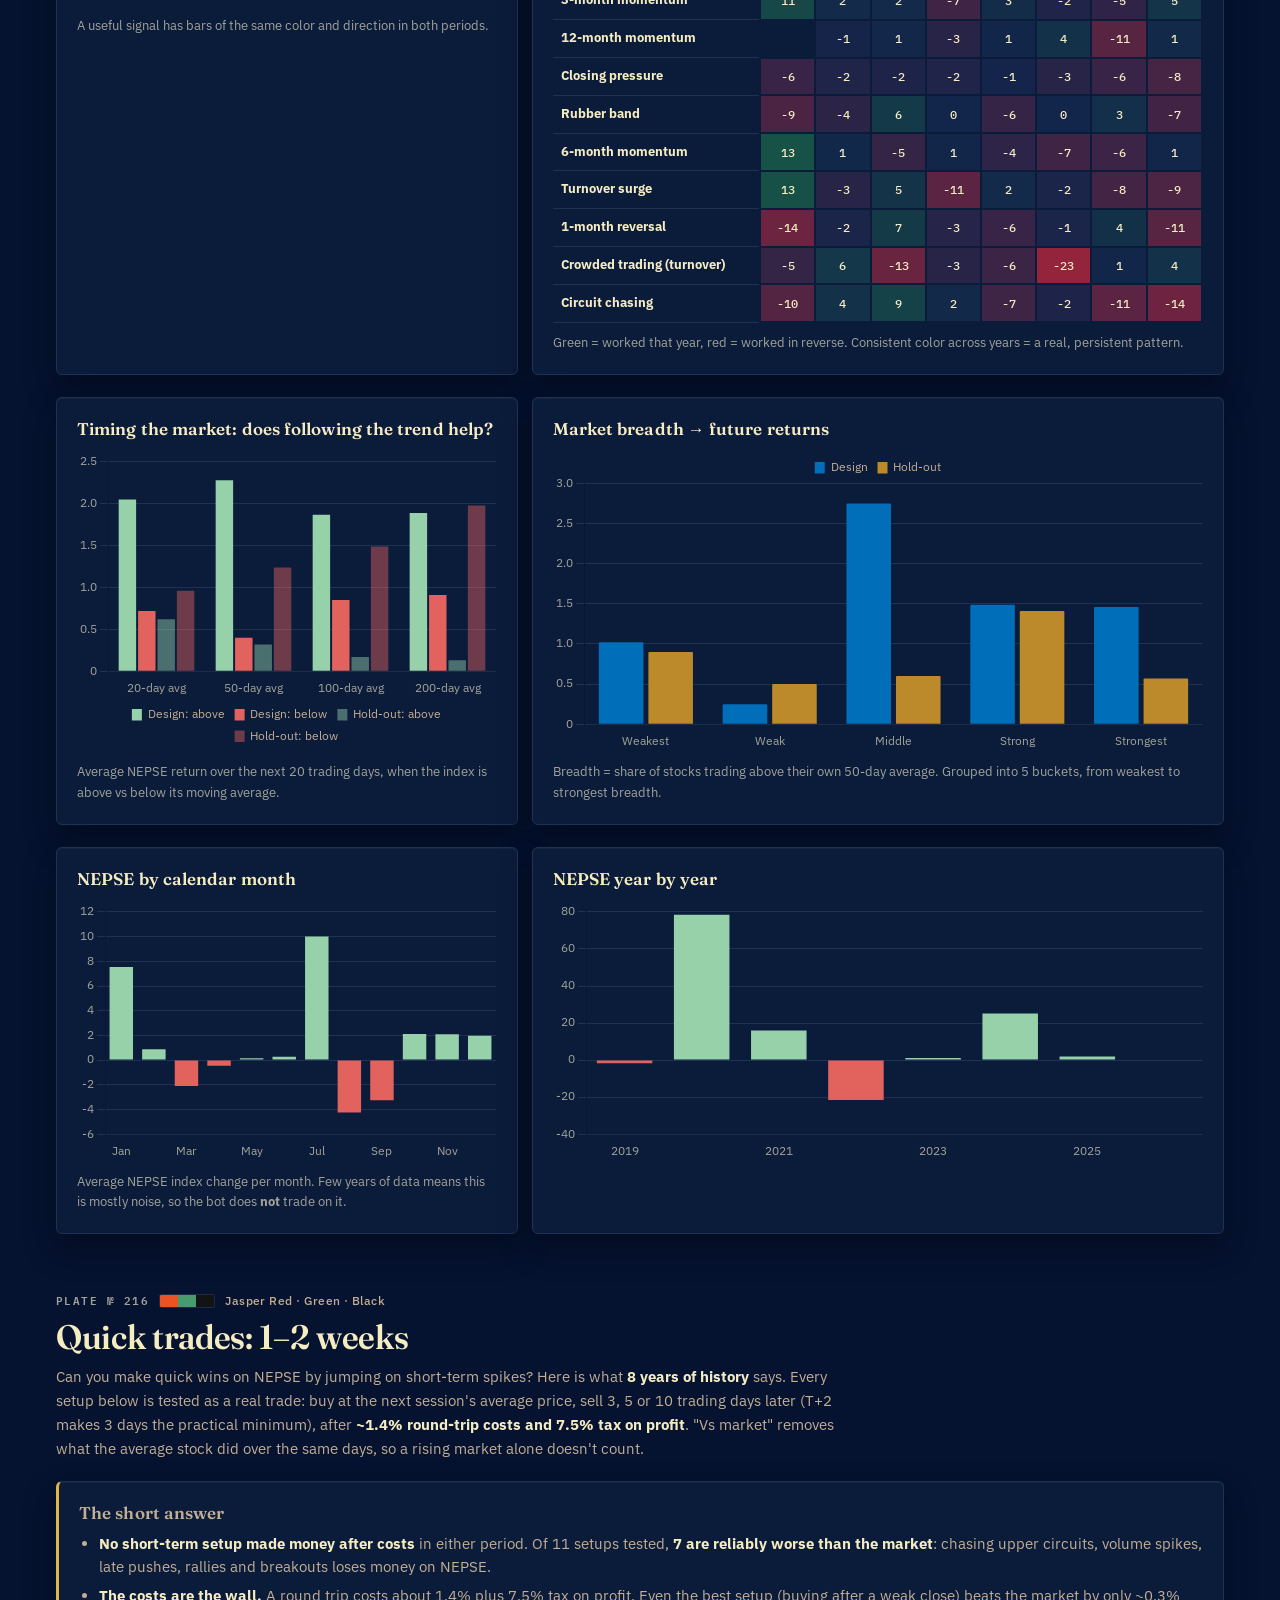
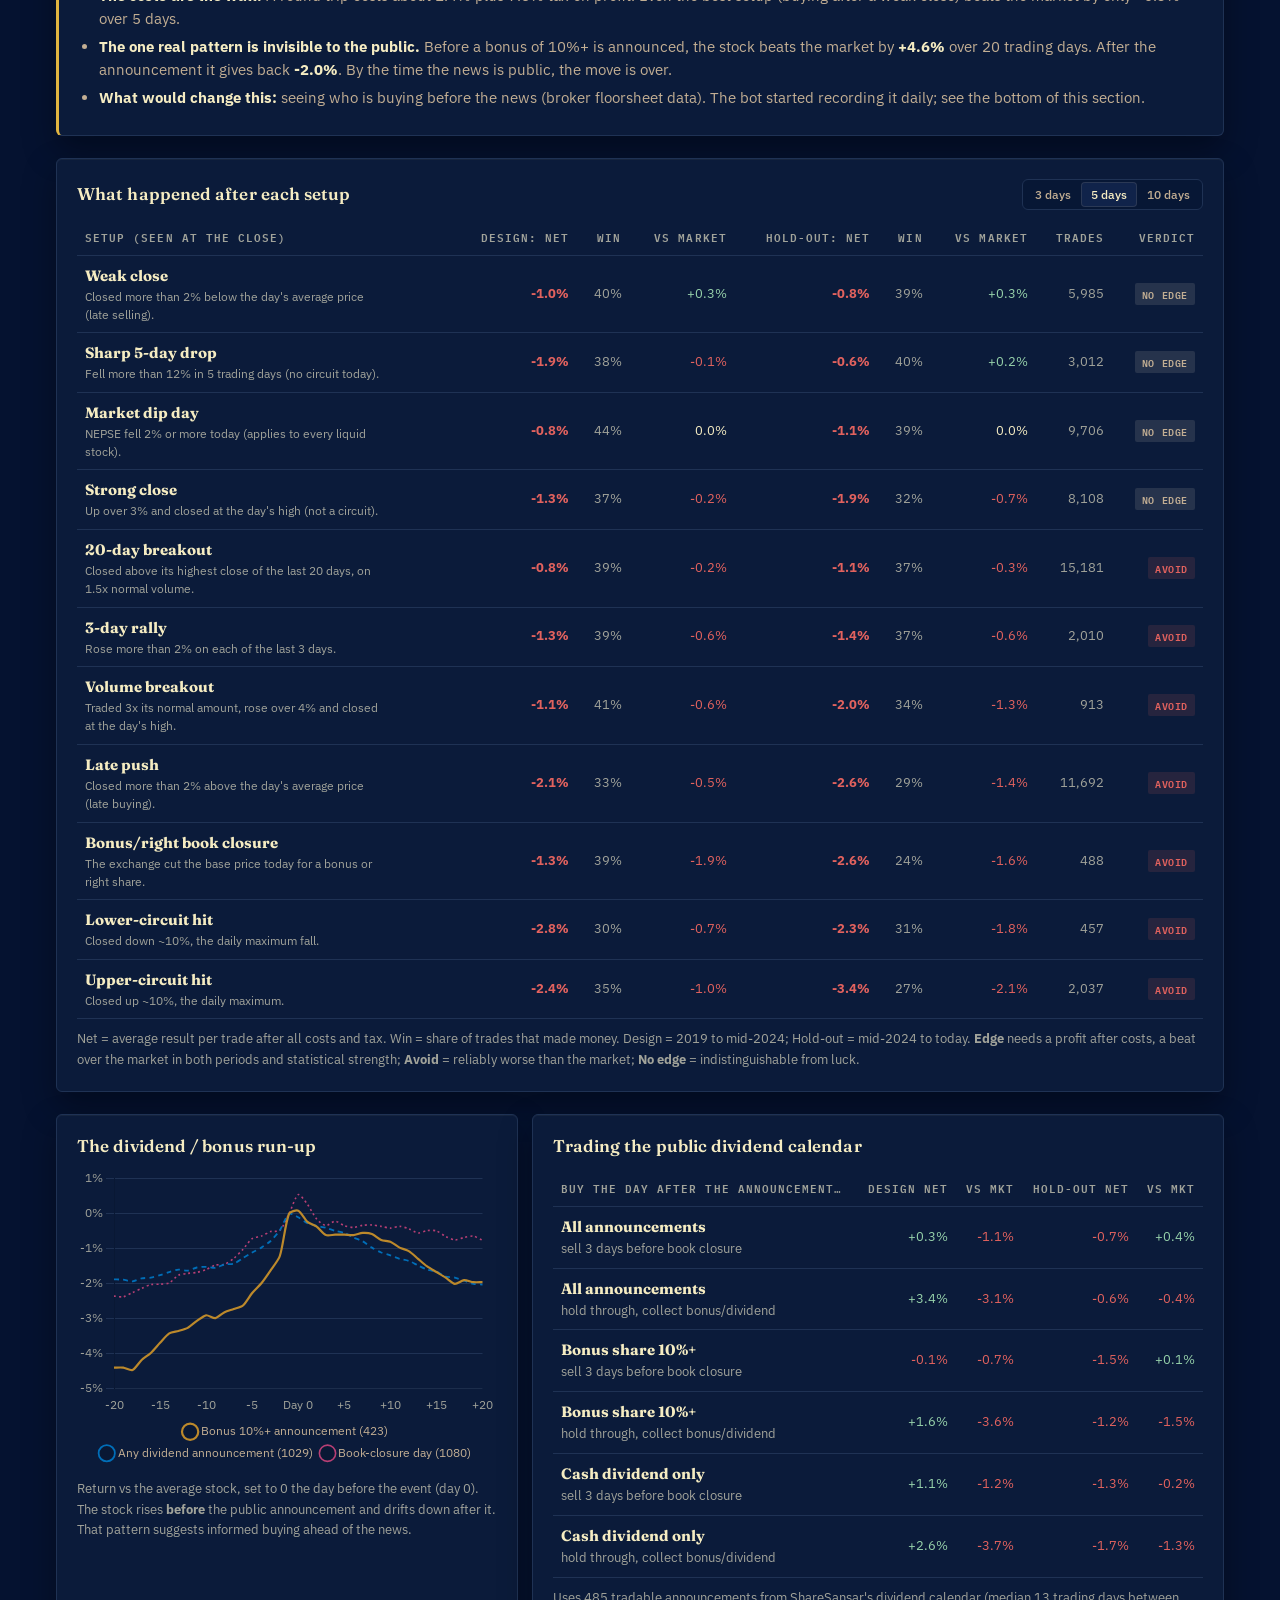
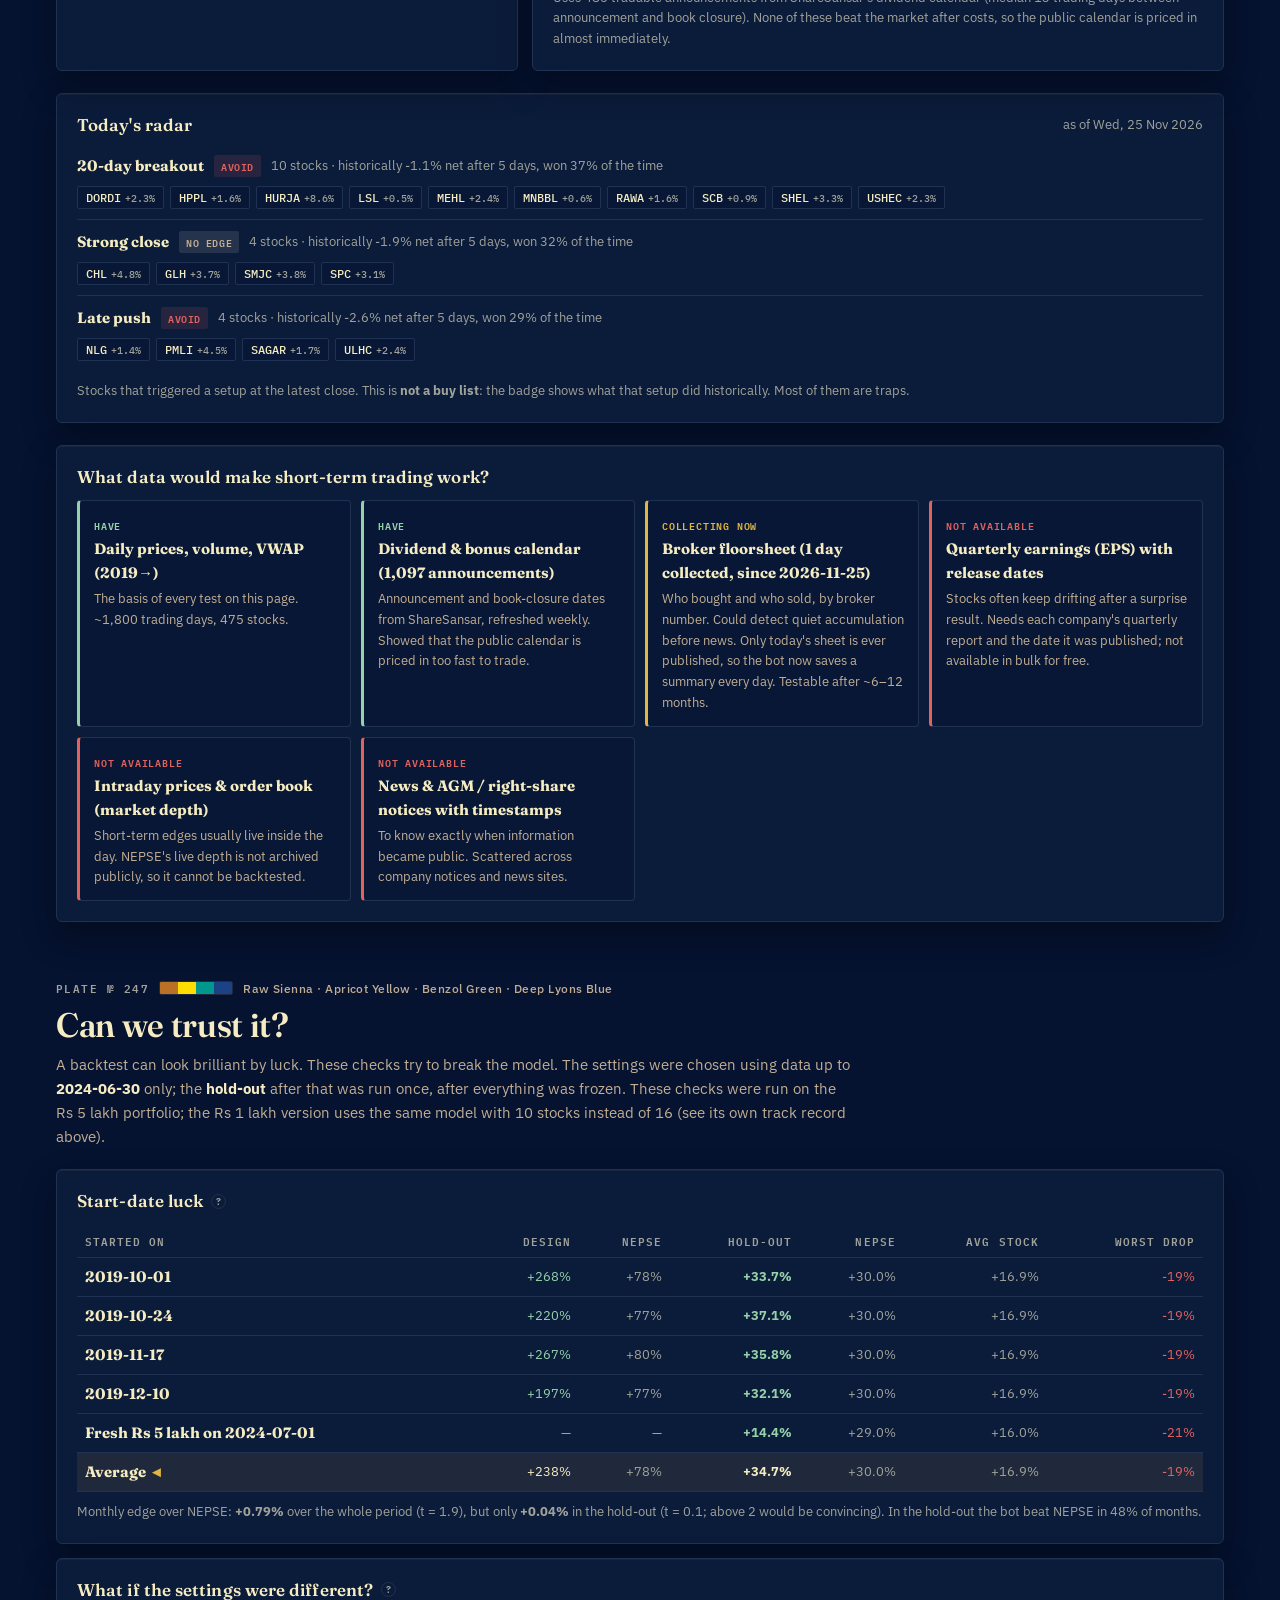
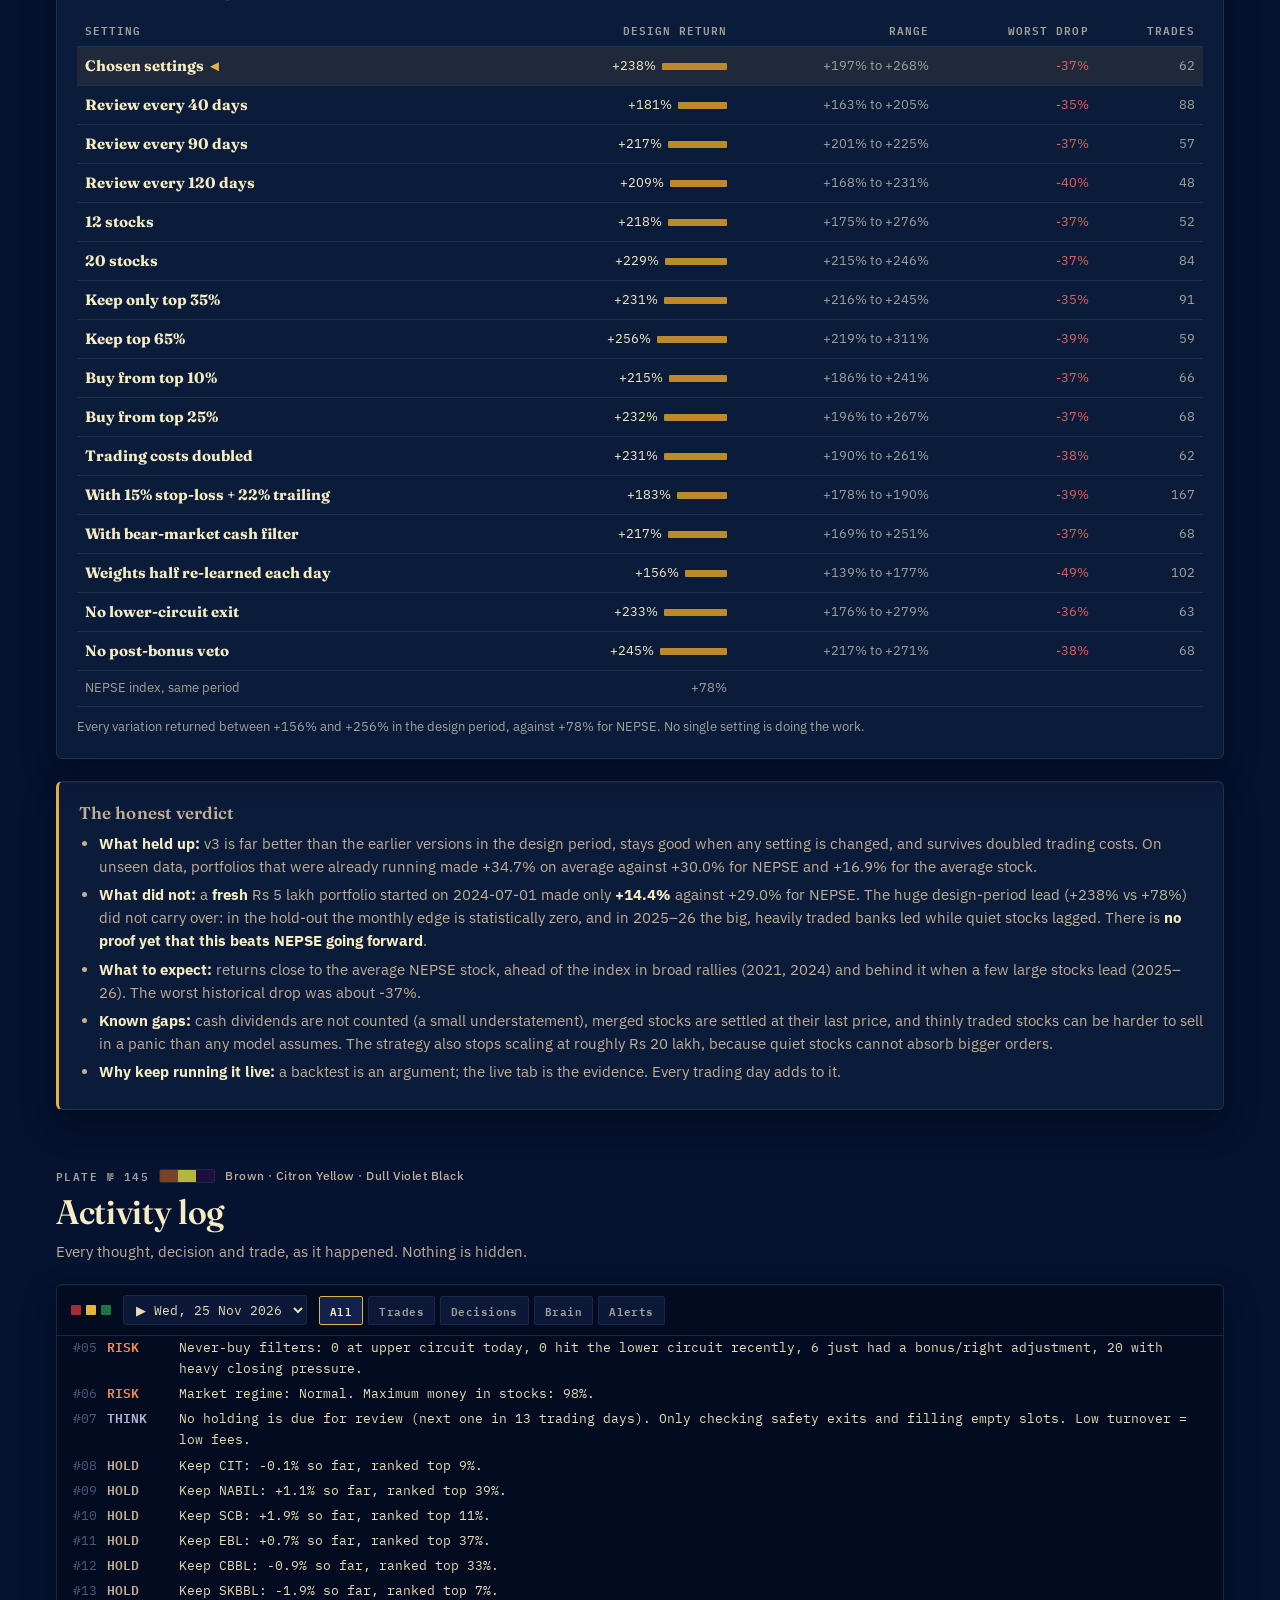
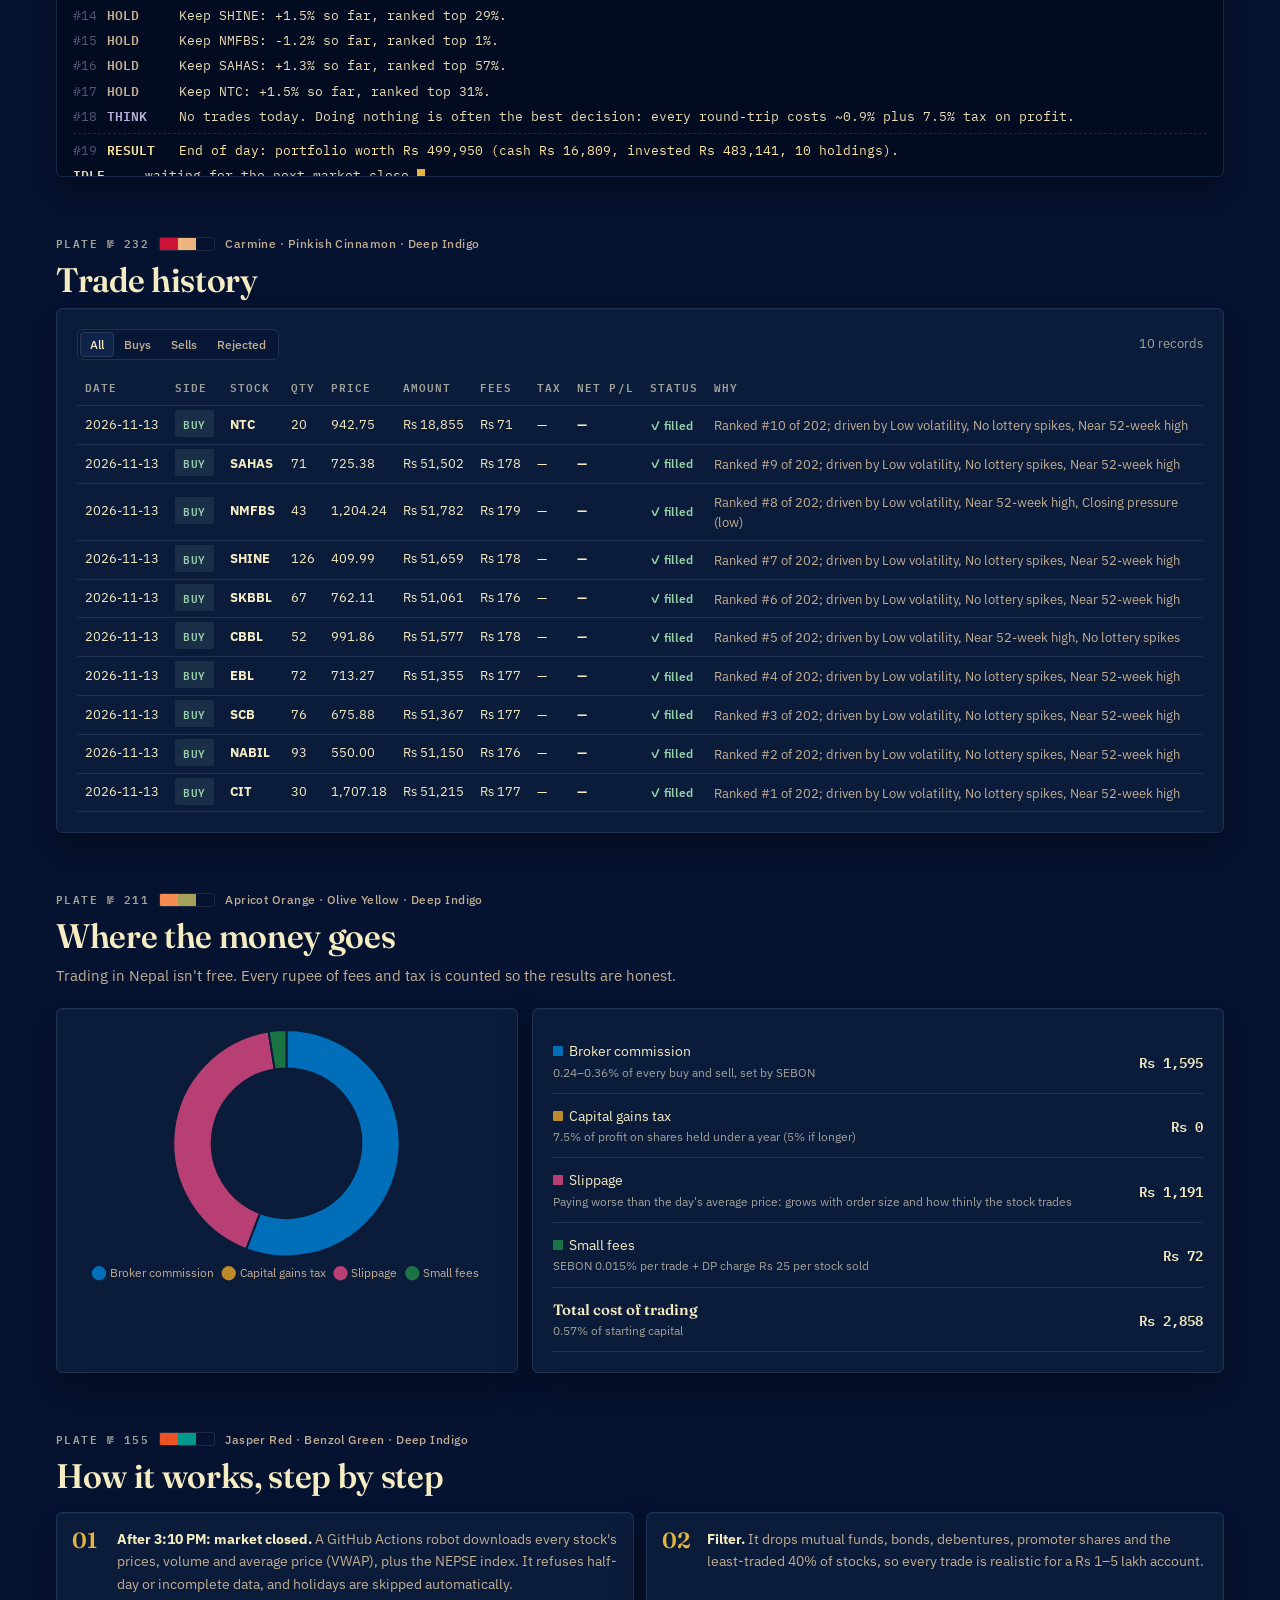
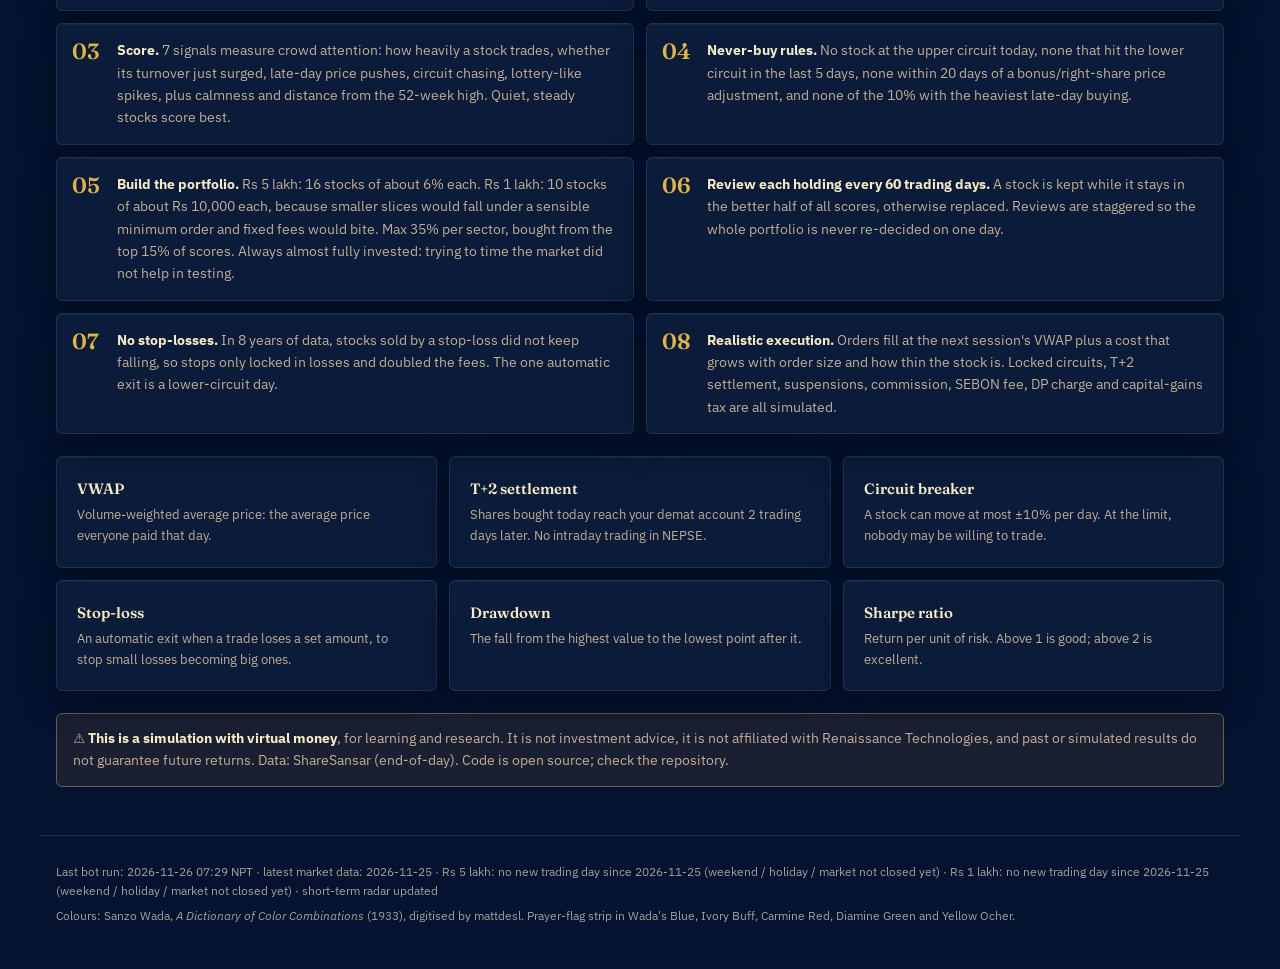
==== commit 3820c4fe: "Add Quick trades section: short-term setups, dividend calendar, floorsheet - bot/shortterm.py: 11 sh" ====
--- a/docs/index.html
+++ b/docs/index.html
@@ -35,7 +35,7 @@
 </header>
 
 <nav class="subnav"><div class="wrap">
-  <a href="#overview">Overview</a><a href="#holdings">Holdings</a><a href="#brain">Bot's brain</a><a href="#nepal">NEPSE patterns</a><a href="#robust">Robustness</a>
+  <a href="#overview">Overview</a><a href="#holdings">Holdings</a><a href="#brain">Bot's brain</a><a href="#nepal">NEPSE patterns</a><a href="#quick">Quick trades</a><a href="#robust">Robustness</a>
   <a href="#log">Activity log</a><a href="#trades">Trades</a><a href="#costs">Costs</a><a href="#how">How it works</a>
 </div></nav>
 
@@ -164,6 +164,41 @@
         <h3>NEPSE year by year</h3>
         <div class="chart sm"><canvas id="yearChart"></canvas></div>
       </div>
+    </div>
+  </section>
+
+  <!-- ===================== QUICK TRADES -->
+  <section id="quick">
+    <div class="plate" data-plate="quick"></div>
+    <h2>Quick trades: 1–2 weeks</h2>
+    <p class="lead">Can you make quick wins on NEPSE by jumping on short-term spikes? Here is what <b>8 years of history</b> says. Every setup below is tested as a real trade: buy at the next session's average price, sell 3, 5 or 10 trading days later (T+2 makes 3 days the practical minimum), after <b>~1.4% round-trip costs and 7.5% tax on profit</b>. "Vs market" removes what the average stock did over the same days, so a rising market alone doesn't count.</p>
+    <div class="card verdict" id="qVerdict"></div>
+    <div class="card mt">
+      <div class="card-h"><h3>What happened after each setup</h3>
+        <div class="seg" id="qH"><button data-h="3">3 days</button><button class="on" data-h="5">5 days</button><button data-h="10">10 days</button></div></div>
+      <div class="tablewrap"><table class="years qtab" id="qTable"></table></div>
+      <p class="hint">Net = average result per trade after all costs and tax. Win = share of trades that made money. Design = 2019 to mid-2024; Hold-out = mid-2024 to today. <b>Edge</b> needs a profit after costs, a beat over the market in both periods and statistical strength; <b>Avoid</b> = reliably worse than the market; <b>No edge</b> = indistinguishable from luck.</p>
+    </div>
+    <div class="grid2 mt">
+      <div class="card">
+        <h3>The dividend / bonus run-up</h3>
+        <div class="chart"><canvas id="qPath"></canvas></div>
+        <p class="hint" id="qPathNote"></p>
+      </div>
+      <div class="card">
+        <h3>Trading the public dividend calendar</h3>
+        <div class="tablewrap"><table class="years" id="qDiv"></table></div>
+        <p class="hint" id="qDivNote"></p>
+      </div>
+    </div>
+    <div class="card mt">
+      <div class="card-h"><h3>Today's radar</h3><span class="muted" id="qToday"></span></div>
+      <div id="qRadar"></div>
+      <p class="hint">Stocks that triggered a setup at the latest close. This is <b>not a buy list</b>: the badge shows what that setup did historically. Most of them are traps.</p>
+    </div>
+    <div class="card mt">
+      <h3>What data would make short-term trading work?</h3>
+      <div class="needs" id="qNeeds"></div>
     </div>
   </section>
 
--- a/docs/style.css
+++ b/docs/style.css
@@ -305,3 +305,21 @@
 .seg.pf button.on{color:var(--amber)}
 .pfnote{color:var(--ink2);font-size:13px}
 .pfbar + .banner{margin-top:12px}
+
+/* ---------- quick trades */
+.qtab td small{display:block;color:var(--muted);font-size:11.5px;white-space:normal;max-width:300px}
+.qtab td:first-child{white-space:normal}
+.vb{display:inline-block;font:600 10px "IBM Plex Mono";letter-spacing:.06em;padding:2px 7px;border-radius:2px}
+.vb.edge{background:var(--green-s);color:var(--green)}.vb.avoid{background:var(--red-s);color:var(--red)}
+.vb.noise,.vb.few{background:color-mix(in srgb,var(--muted) 18%,transparent);color:var(--ink2)}
+.qgroup{border-top:1px solid var(--line);padding:10px 0}.qgroup:first-child{border-top:0}
+.qgroup .qh{display:flex;gap:10px;align-items:center;flex-wrap:wrap;font-size:13.5px}
+.qgroup .qh b{font-family:Fraunces,Georgia,serif;font-size:15px}
+.chips{display:flex;flex-wrap:wrap;gap:6px;margin-top:8px}
+.chip2{font:500 12px "IBM Plex Mono";padding:3px 8px;border:1px solid var(--line);border-radius:2px;background:var(--bg2);color:var(--ink)}
+.chip2 small{color:var(--muted);margin-left:4px}
+.needs{display:grid;grid-template-columns:repeat(auto-fill,minmax(270px,1fr));gap:10px}
+.need{border:1px solid var(--line);border-radius:4px;padding:12px 14px;background:var(--bg2);border-left:3px solid var(--nc,var(--line))}
+.need b{font-family:Fraunces,Georgia,serif;font-size:15px;display:block;margin-bottom:2px}
+.need .st{font:600 10px "IBM Plex Mono";letter-spacing:.08em;text-transform:uppercase;color:var(--nc)}
+.need p{margin:4px 0 0;font-size:13px;color:var(--ink2)}
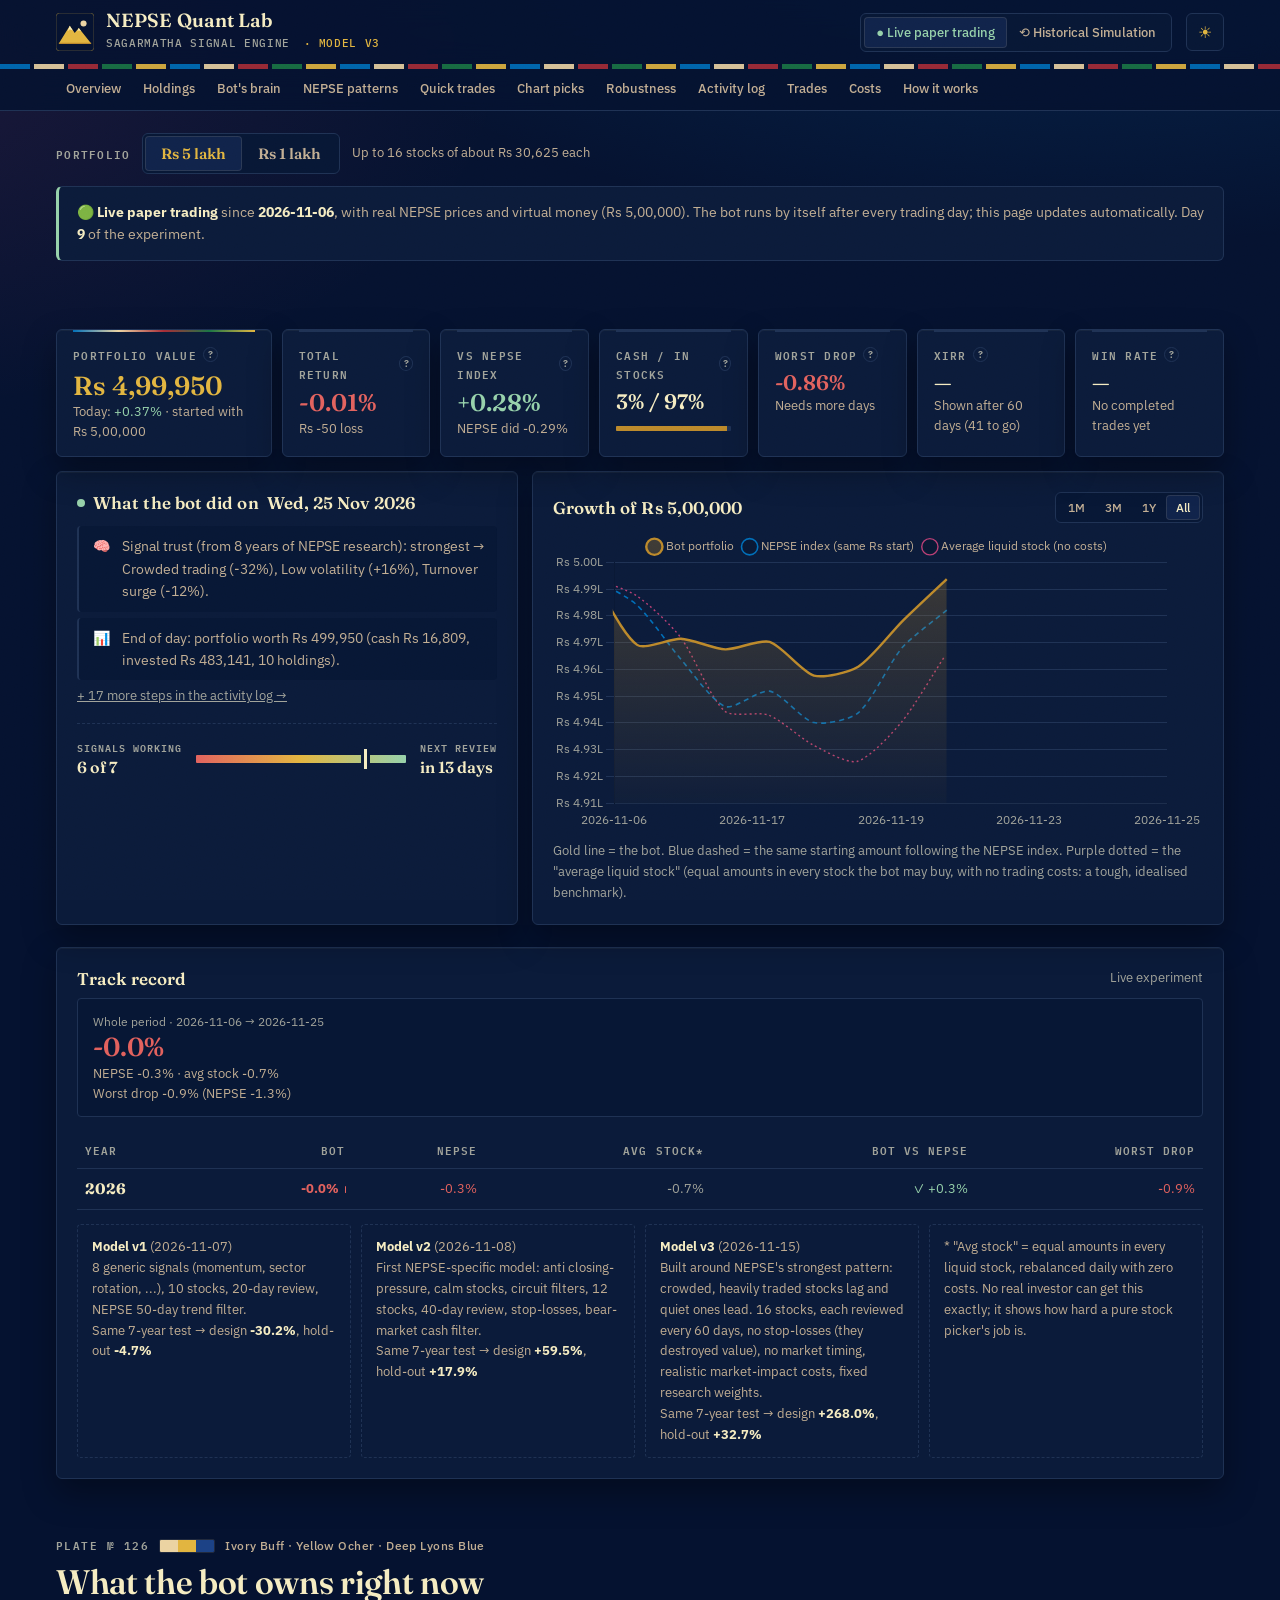
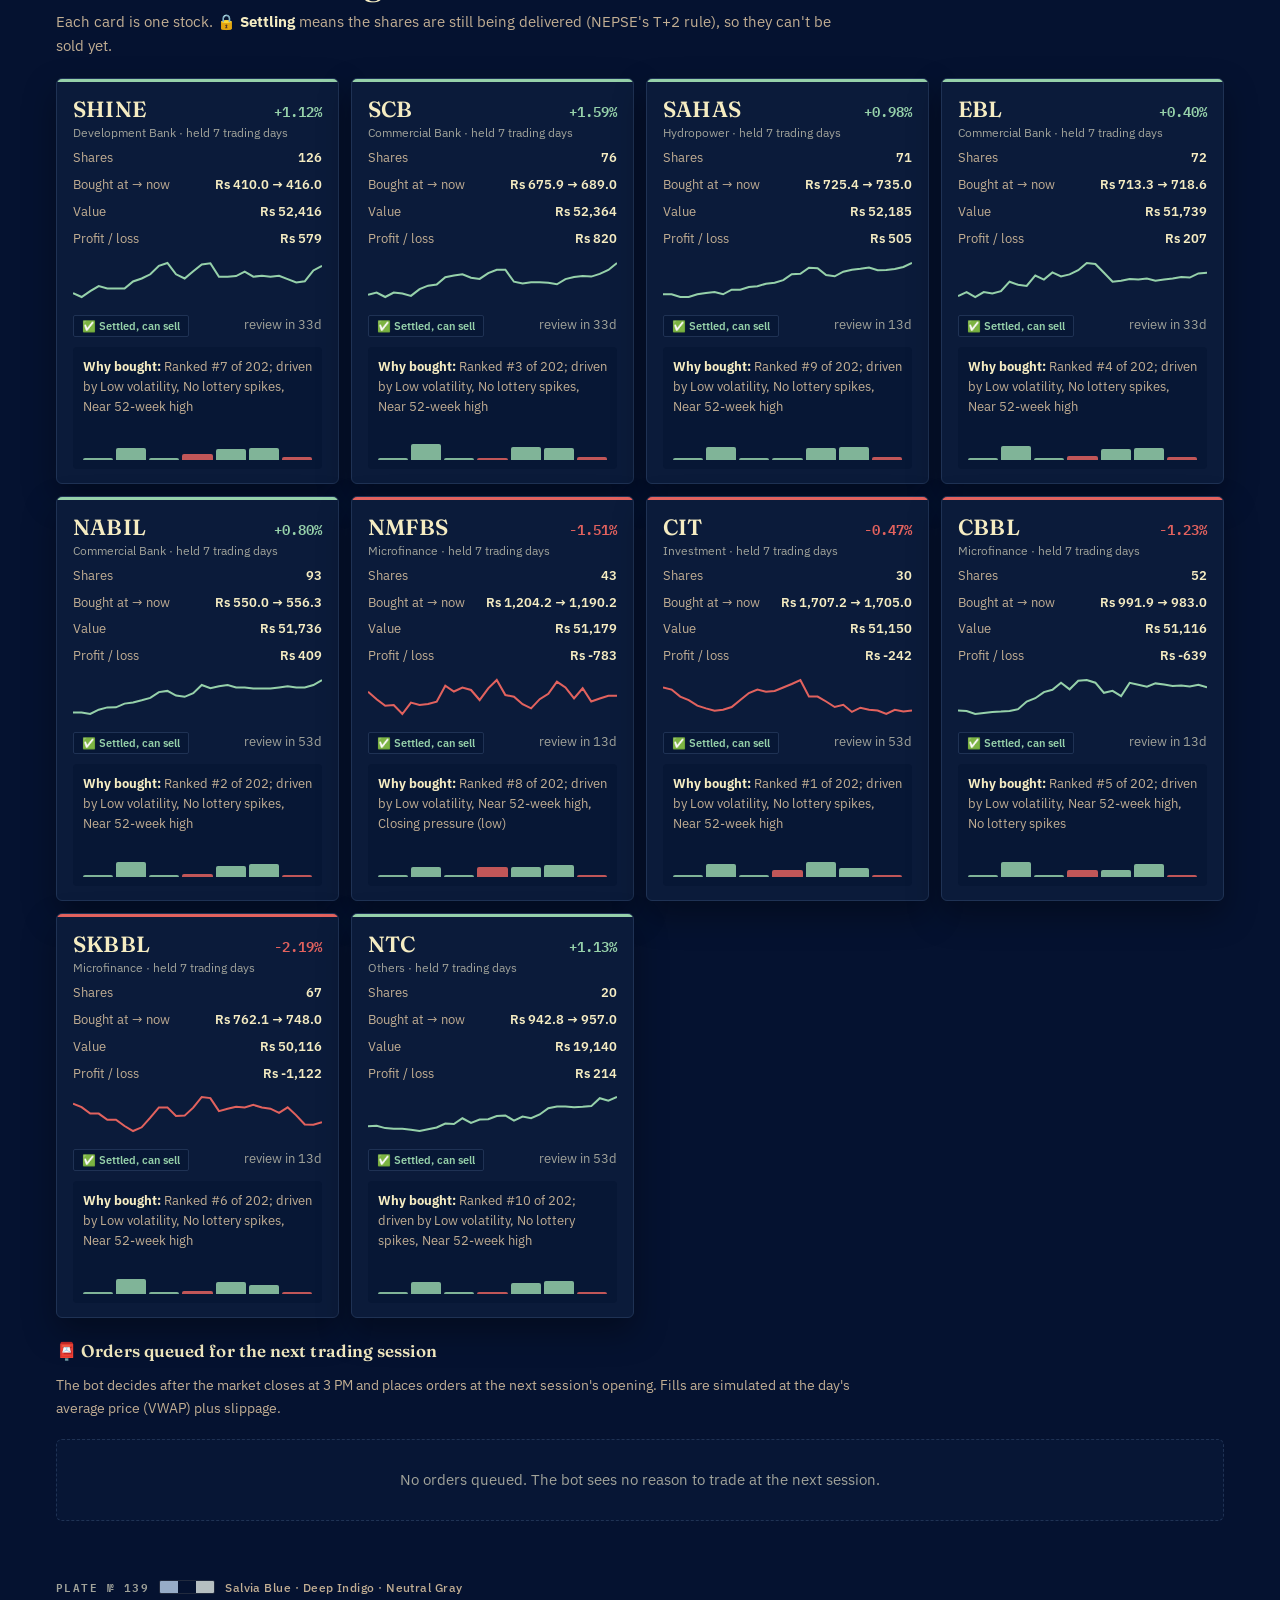
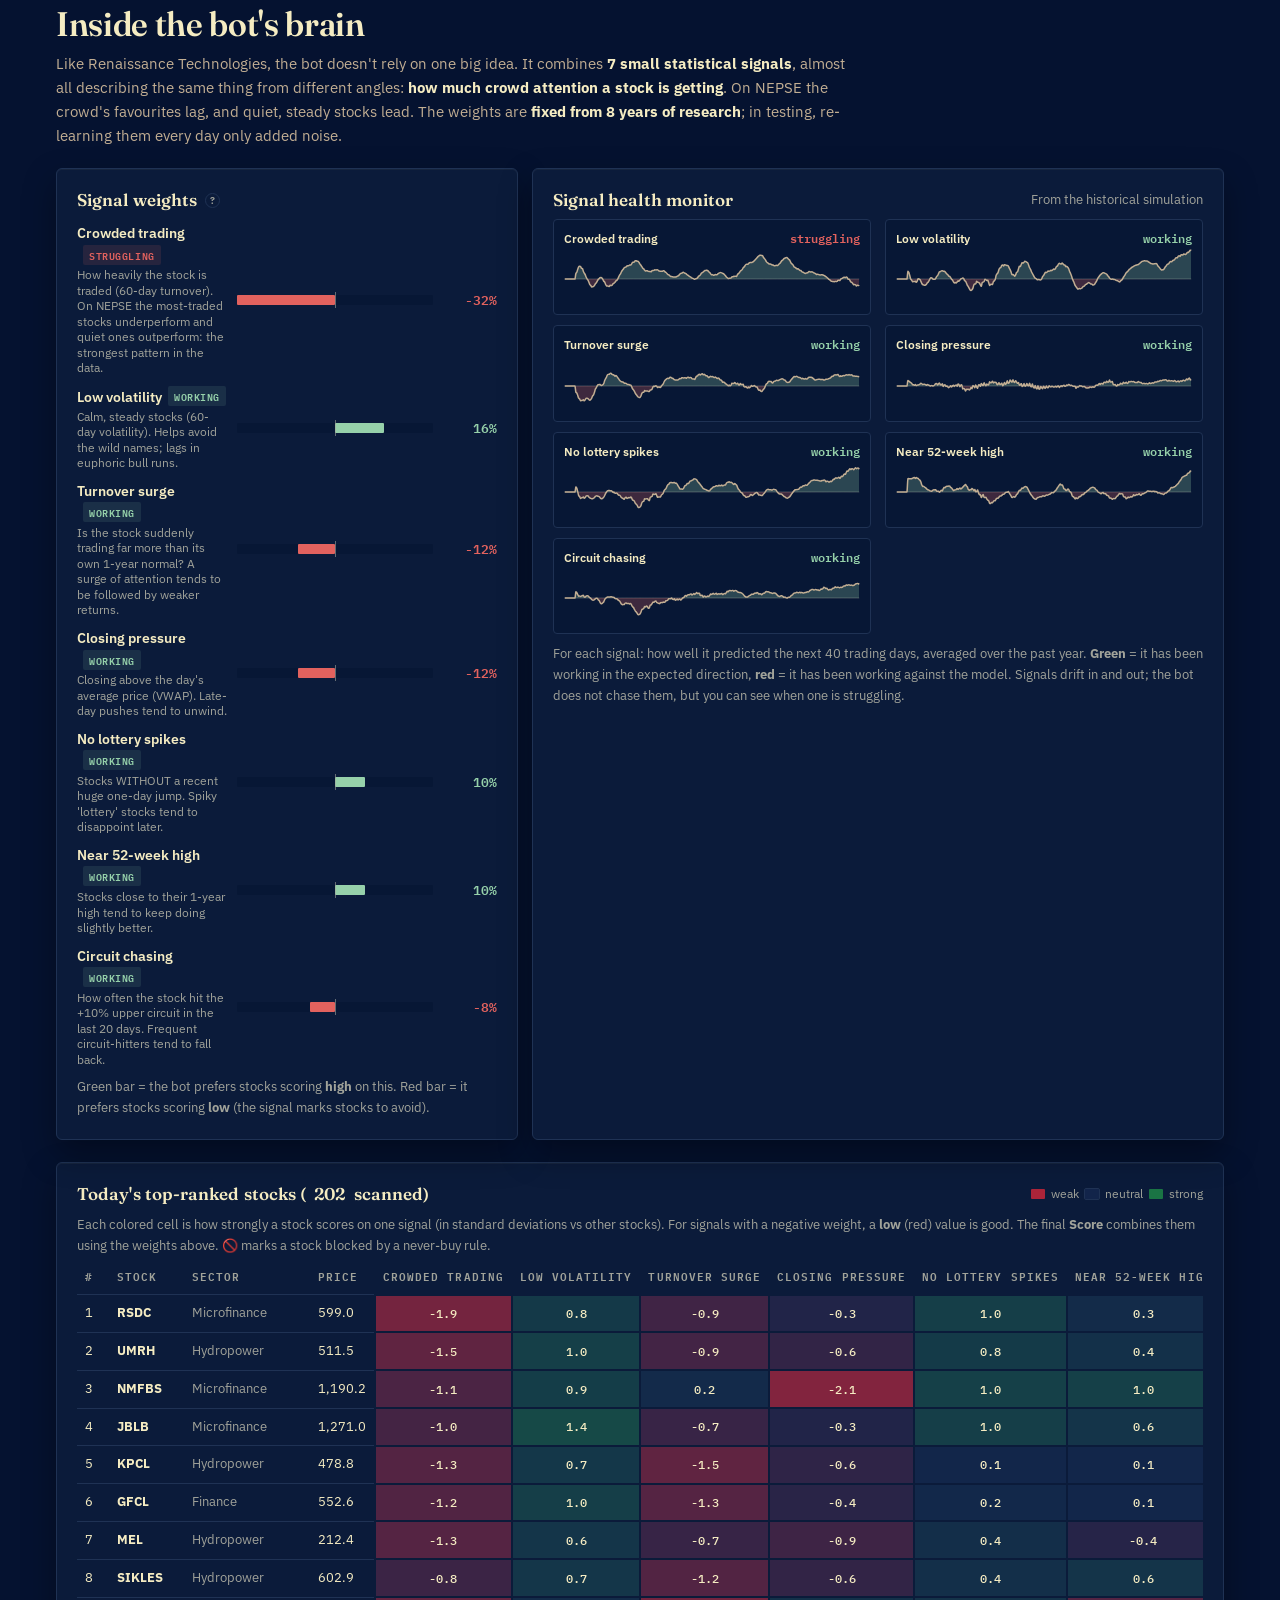
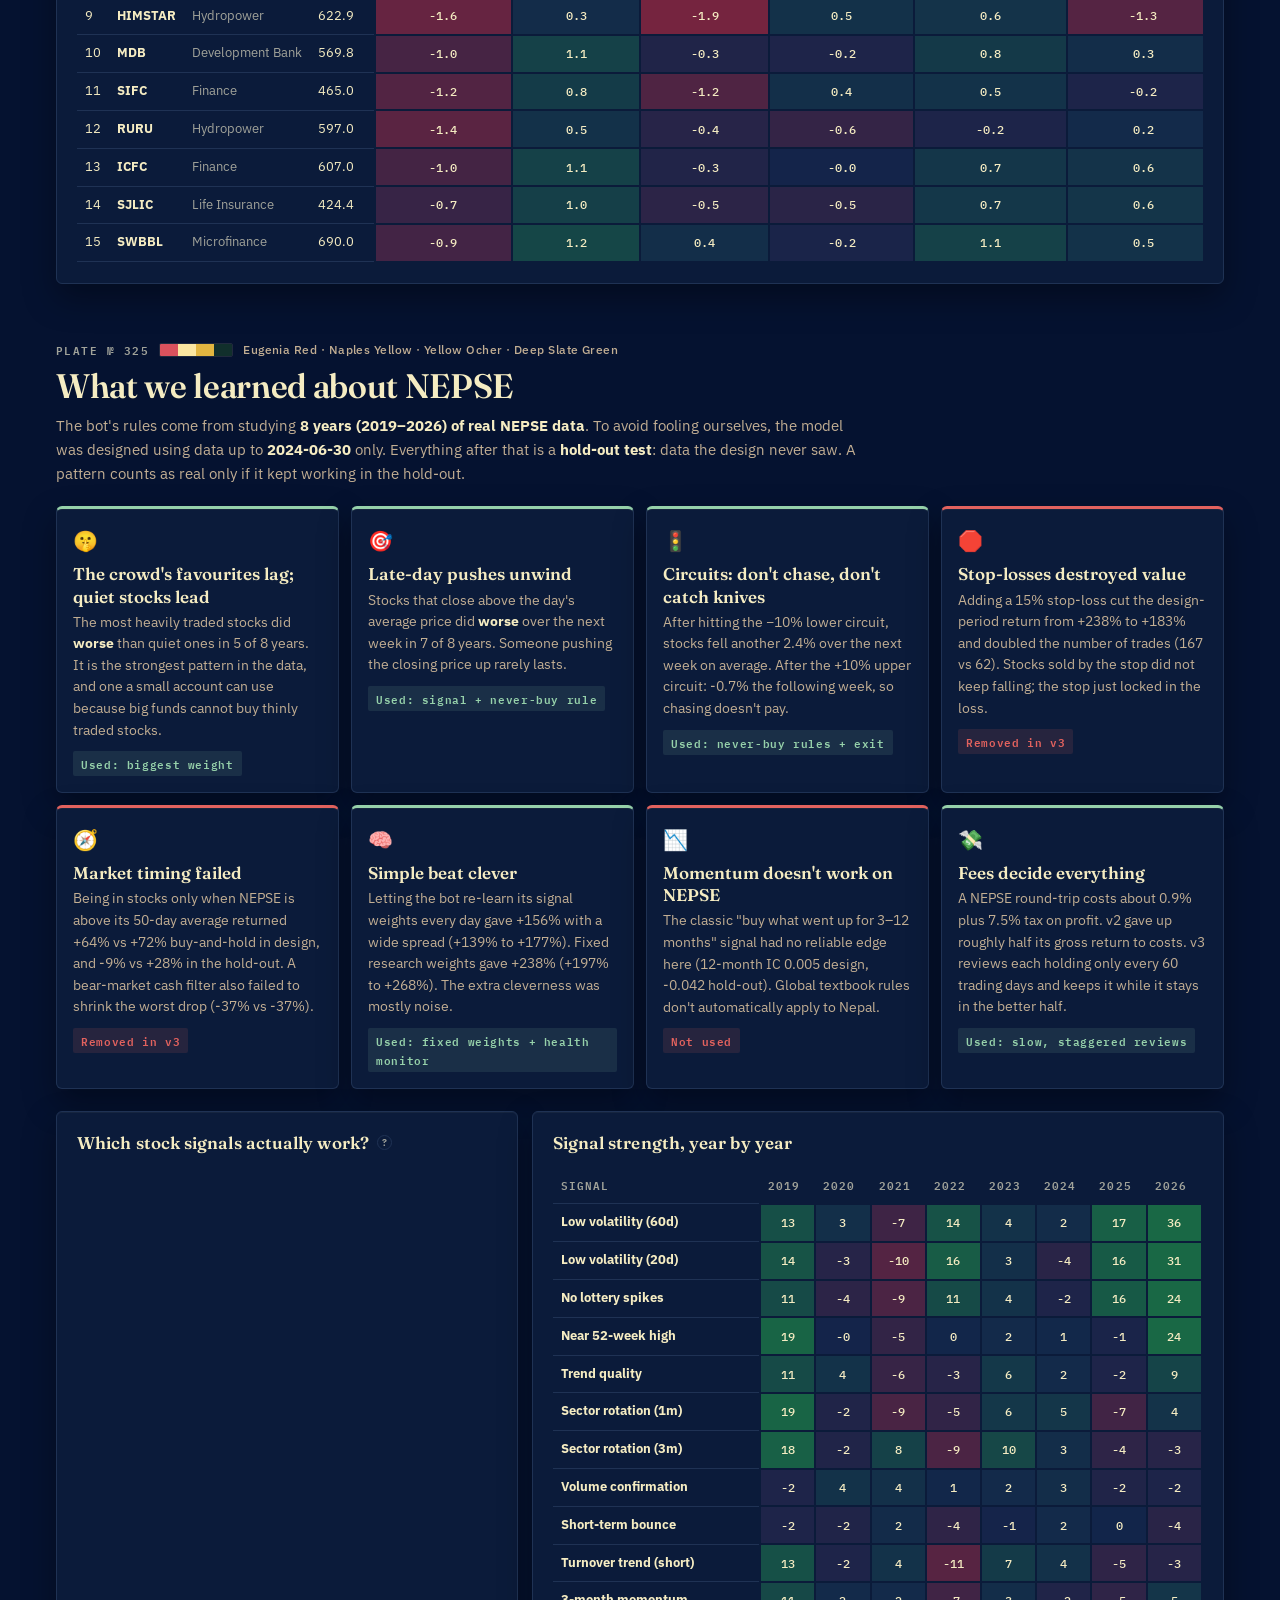
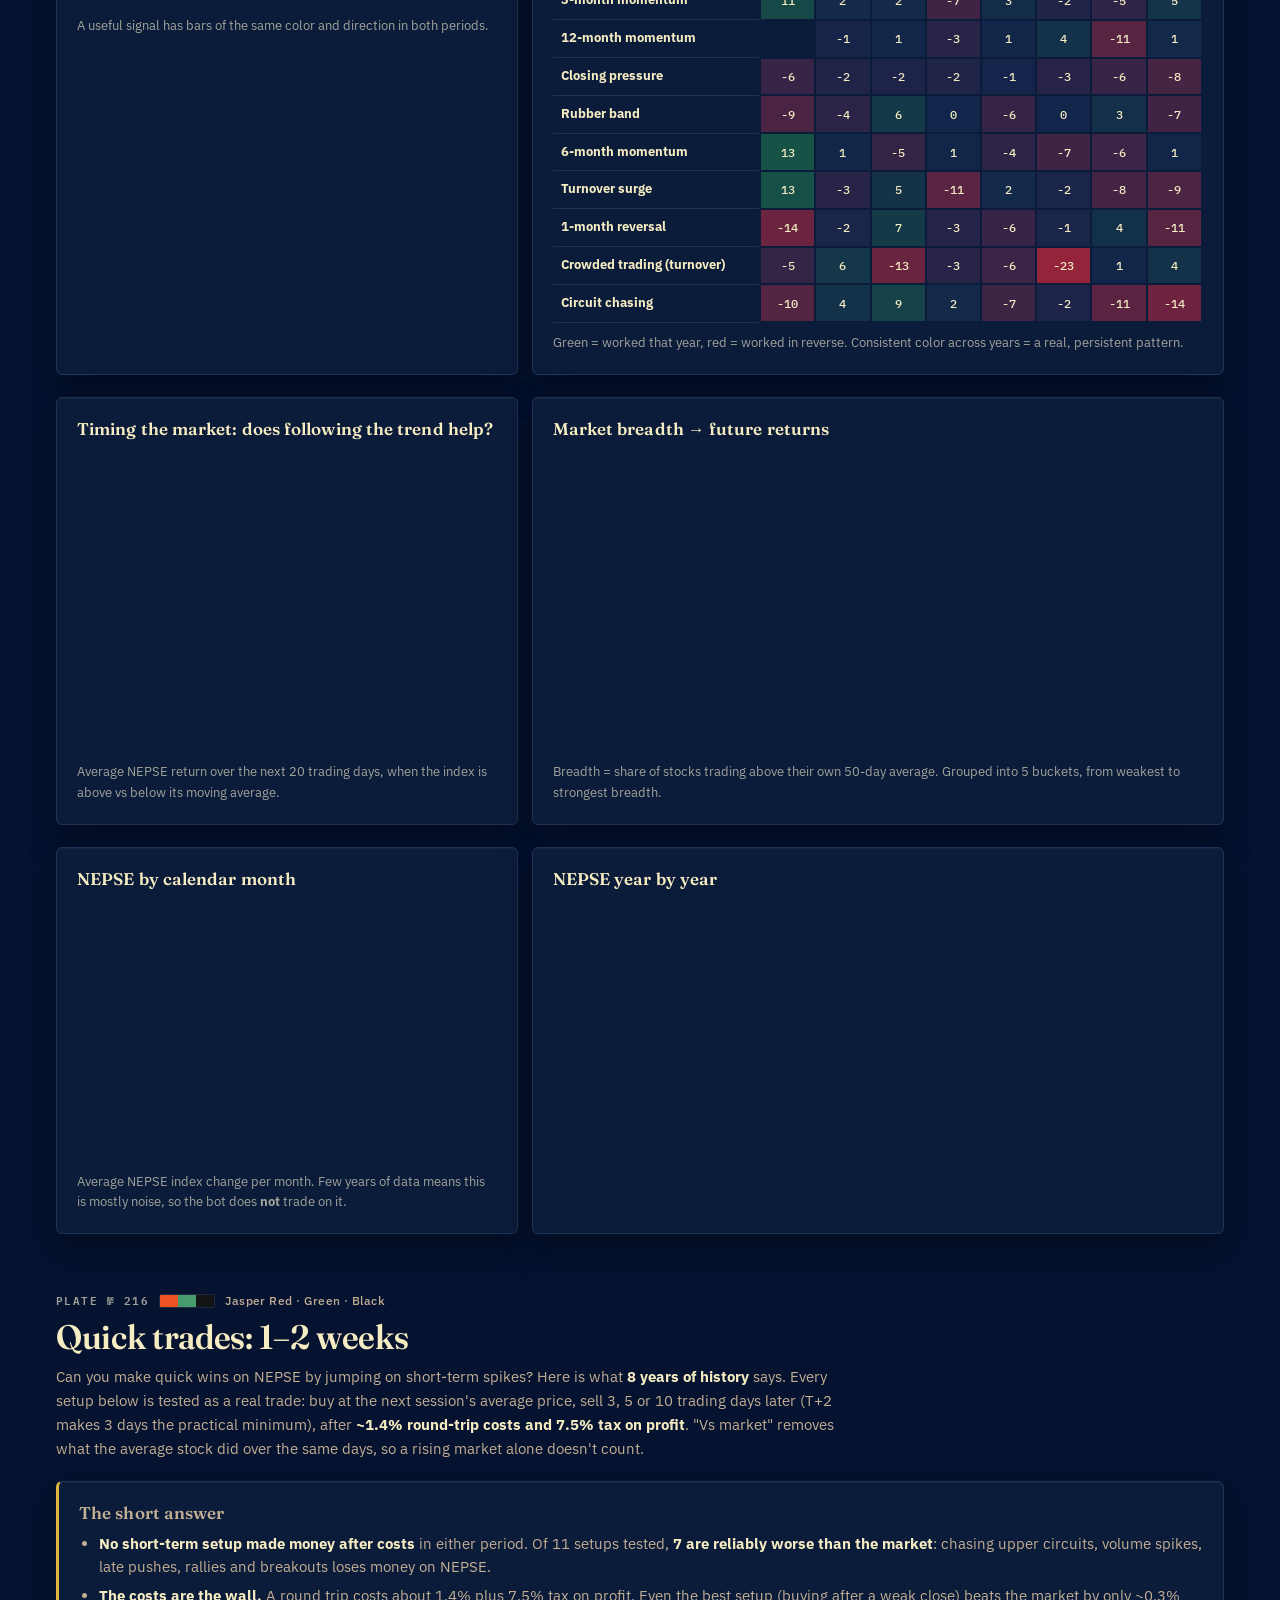
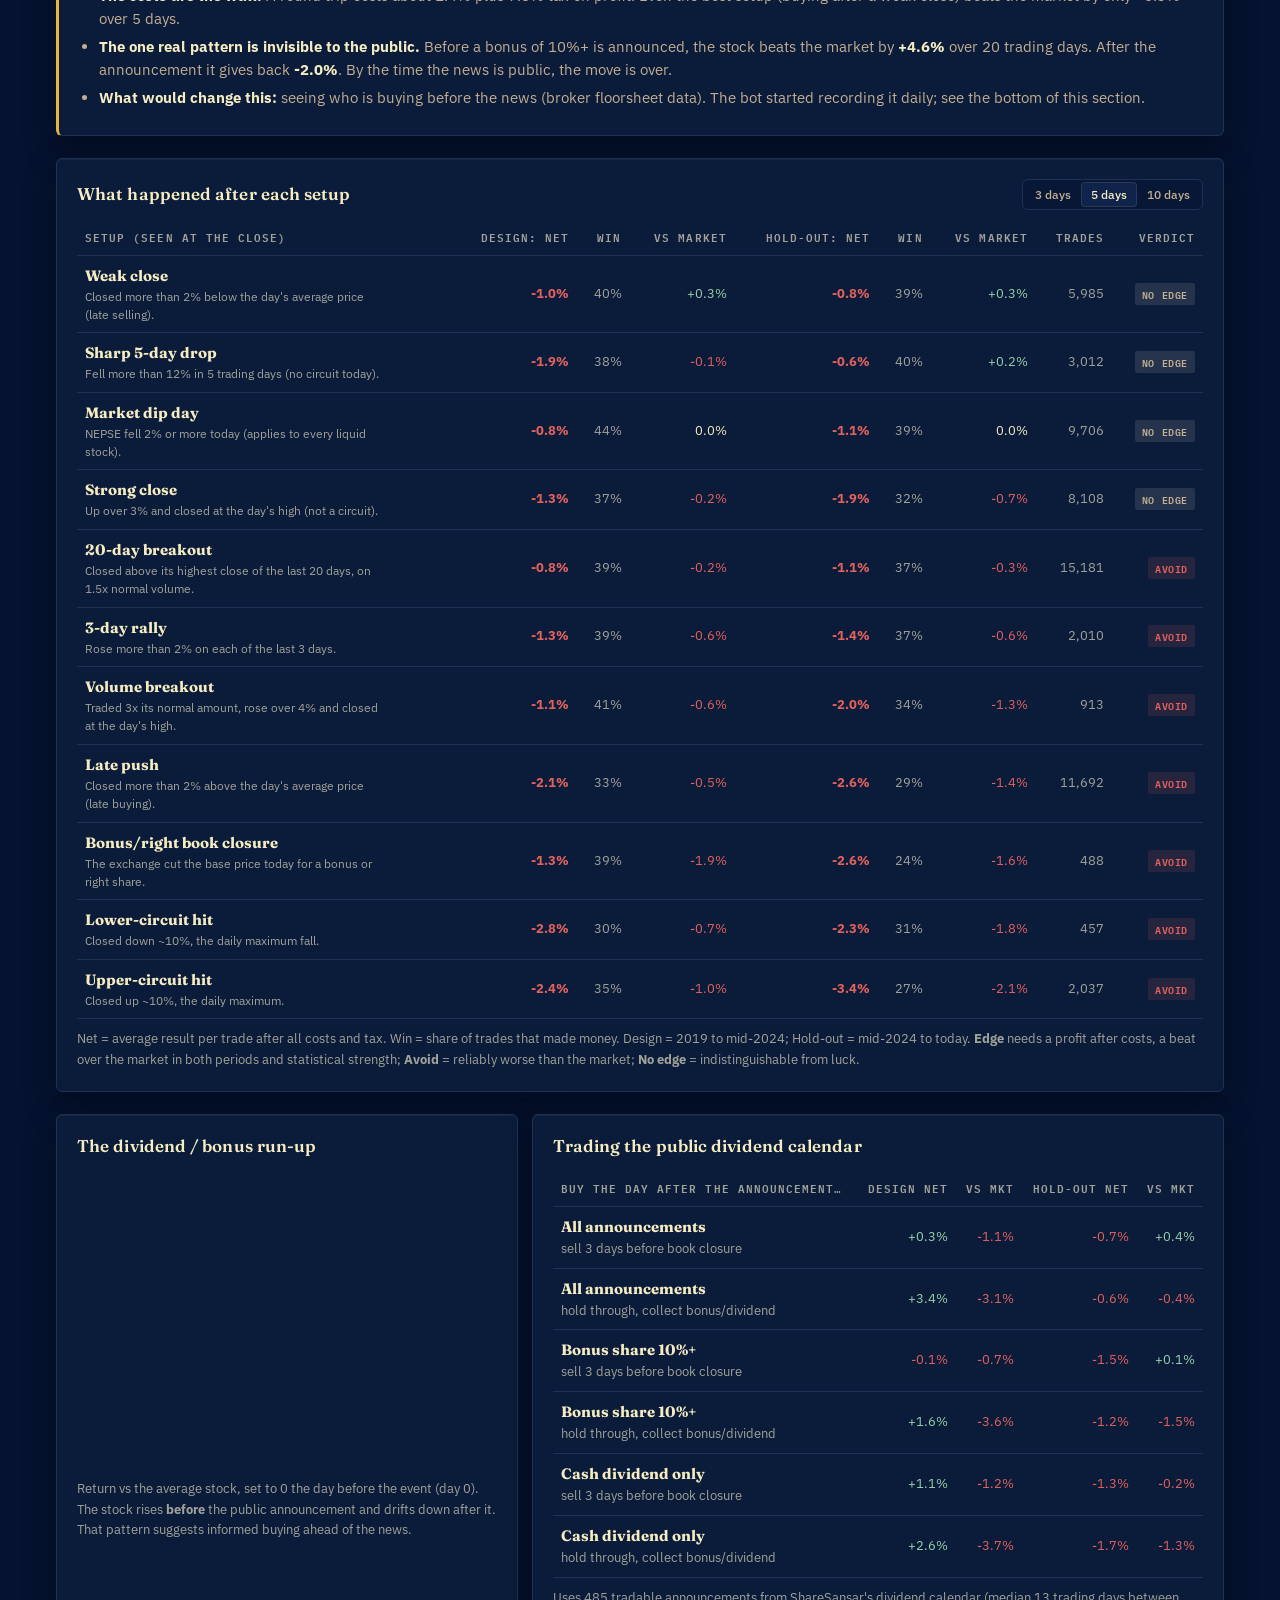
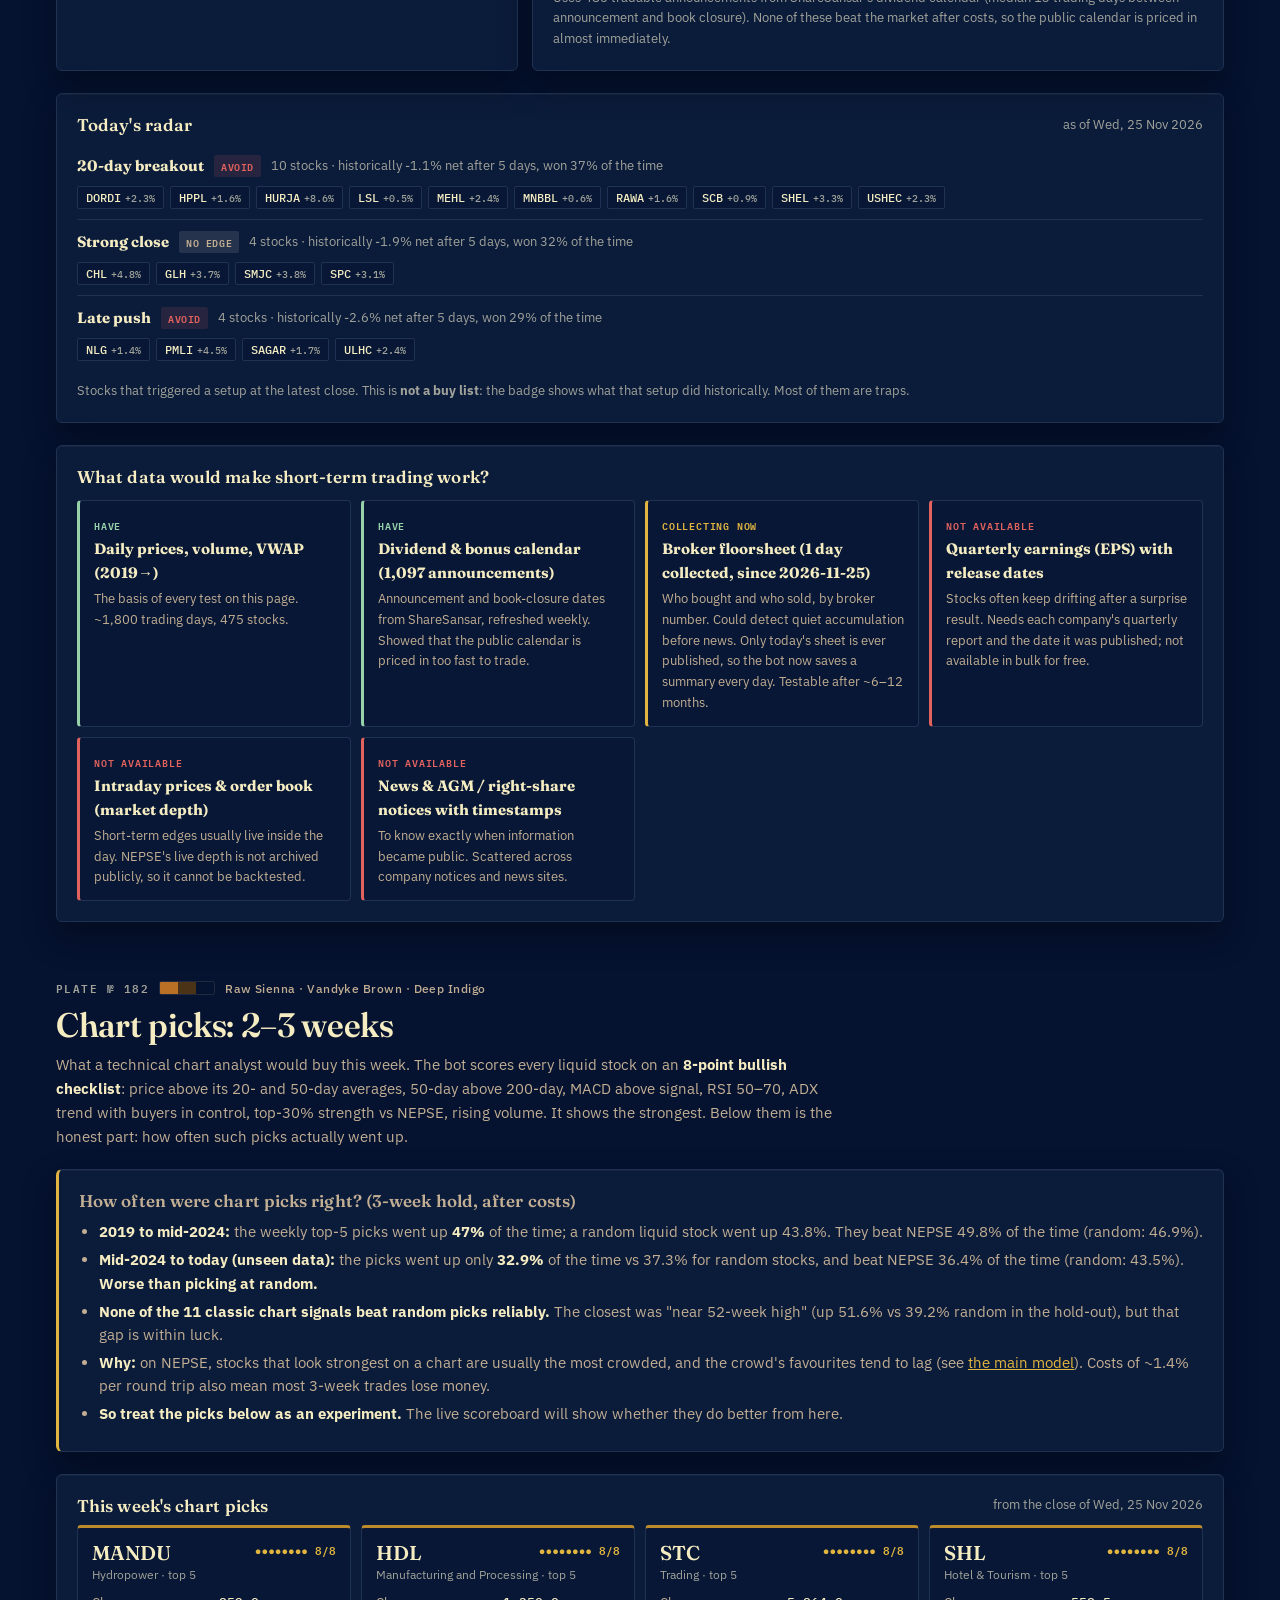
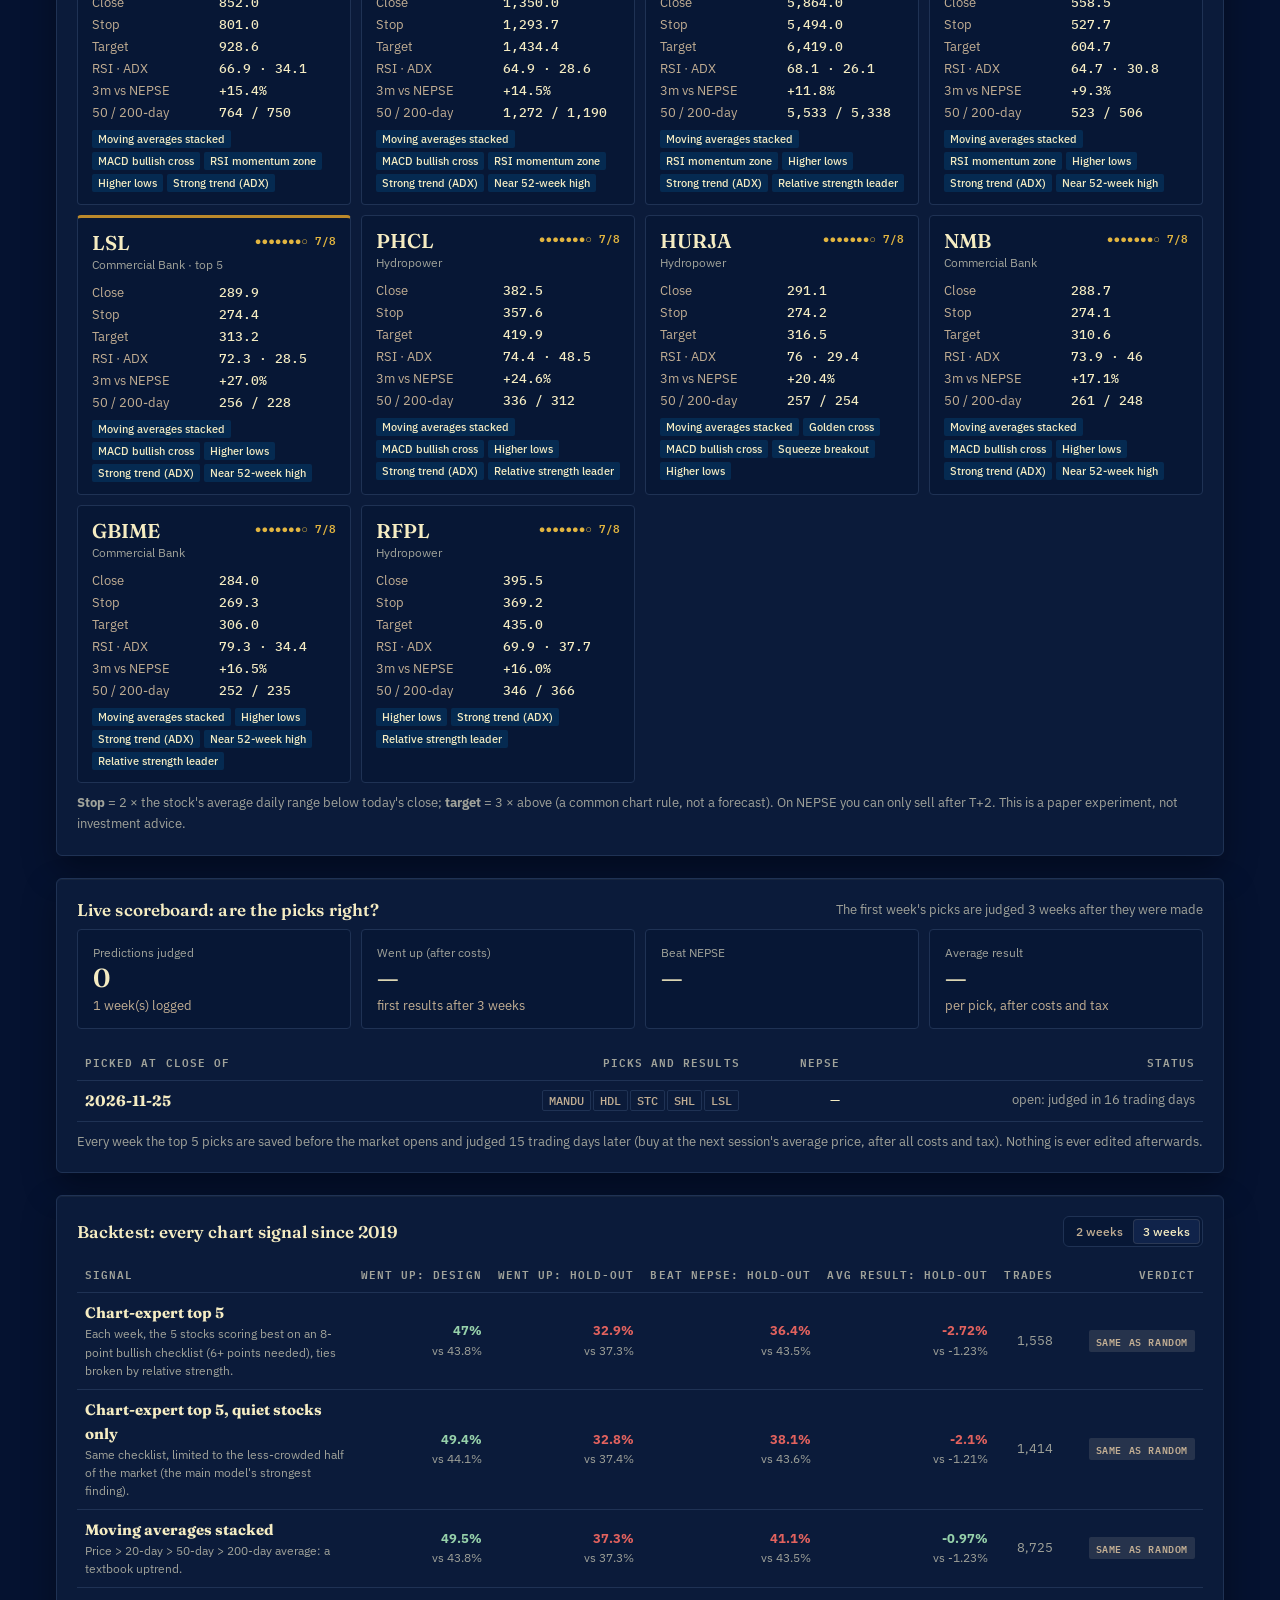
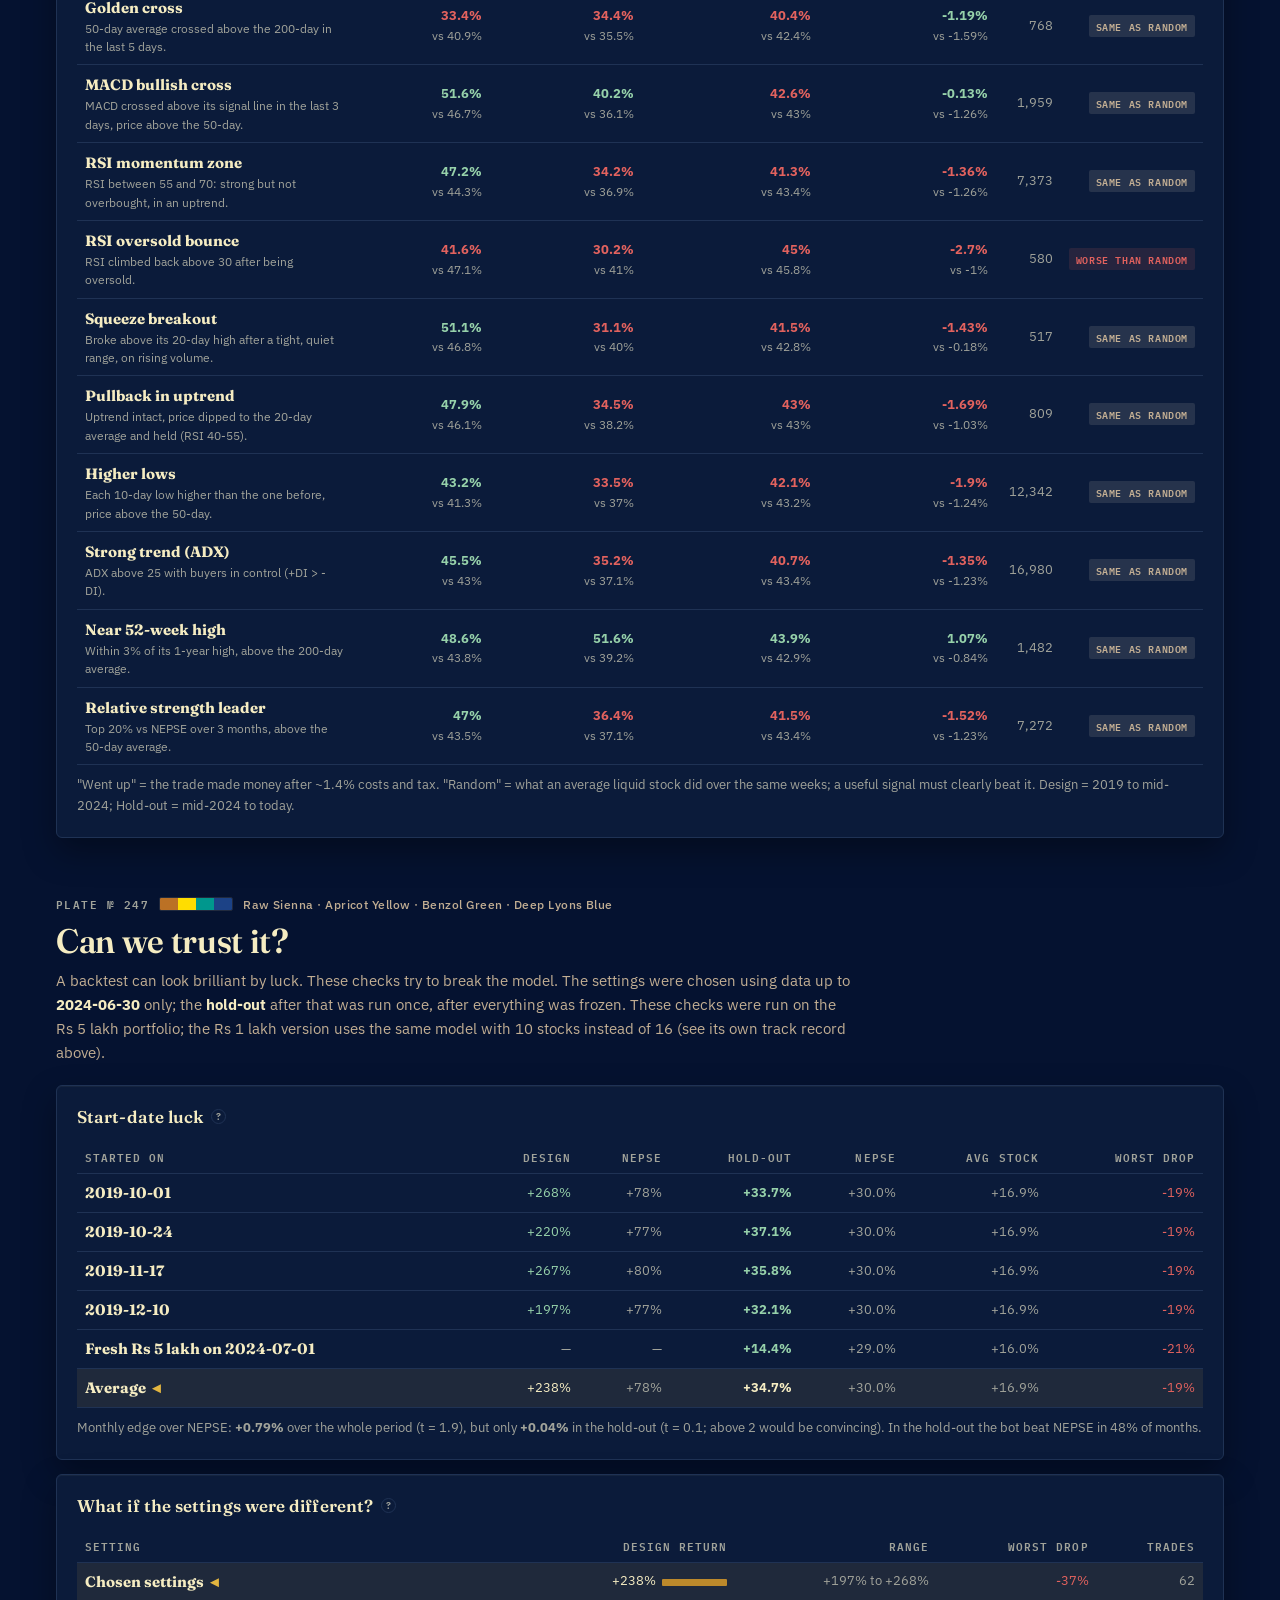
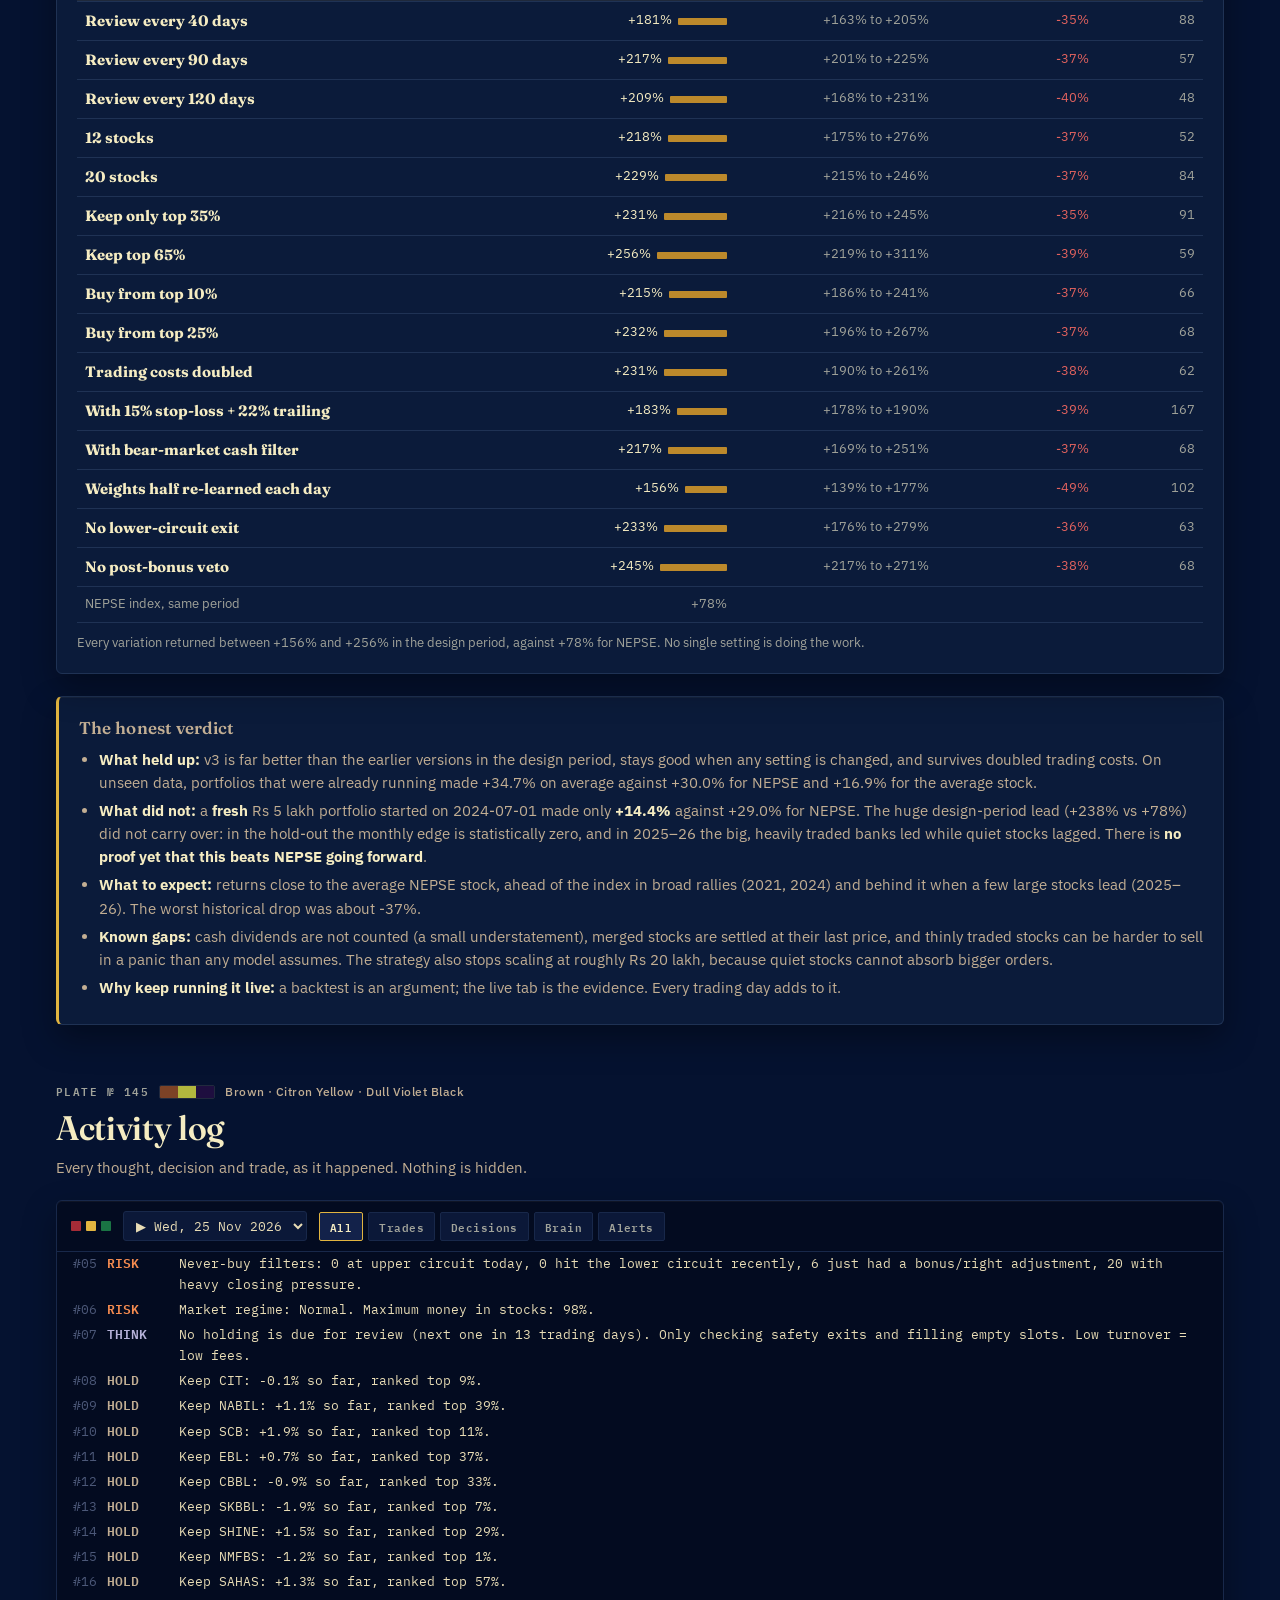
==== commit bc65b94f: "Add Chart picks: technical swing picks with backtest and live scoreboard - bot/technical.py: 11 clas" ====
--- a/docs/index.html
+++ b/docs/index.html
@@ -35,7 +35,7 @@
 </header>
 
 <nav class="subnav"><div class="wrap">
-  <a href="#overview">Overview</a><a href="#holdings">Holdings</a><a href="#brain">Bot's brain</a><a href="#nepal">NEPSE patterns</a><a href="#quick">Quick trades</a><a href="#robust">Robustness</a>
+  <a href="#overview">Overview</a><a href="#holdings">Holdings</a><a href="#brain">Bot's brain</a><a href="#nepal">NEPSE patterns</a><a href="#quick">Quick trades</a><a href="#charts">Chart picks</a><a href="#robust">Robustness</a>
   <a href="#log">Activity log</a><a href="#trades">Trades</a><a href="#costs">Costs</a><a href="#how">How it works</a>
 </div></nav>
 
@@ -199,6 +199,31 @@
     <div class="card mt">
       <h3>What data would make short-term trading work?</h3>
       <div class="needs" id="qNeeds"></div>
+    </div>
+  </section>
+
+  <!-- ===================== CHART PICKS -->
+  <section id="charts">
+    <div class="plate" data-plate="charts"></div>
+    <h2>Chart picks: 2–3 weeks</h2>
+    <p class="lead">What a technical chart analyst would buy this week. The bot scores every liquid stock on an <b>8-point bullish checklist</b>: price above its 20- and 50-day averages, 50-day above 200-day, MACD above signal, RSI 50–70, ADX trend with buyers in control, top-30% strength vs NEPSE, rising volume. It shows the strongest. Below them is the honest part: how often such picks actually went up.</p>
+    <div class="card verdict" id="tVerdict"></div>
+    <div class="card mt">
+      <div class="card-h"><h3>This week's chart picks</h3><span class="muted" id="tDate"></span></div>
+      <div class="tpicks" id="tPicks"></div>
+      <p class="hint"><b>Stop</b> = 2 × the stock's average daily range below today's close; <b>target</b> = 3 × above (a common chart rule, not a forecast). On NEPSE you can only sell after T+2. This is a paper experiment, not investment advice.</p>
+    </div>
+    <div class="card mt">
+      <div class="card-h"><h3>Live scoreboard: are the picks right?</h3><span class="muted" id="tLiveNote"></span></div>
+      <div class="split" id="tLiveKpi"></div>
+      <div class="tablewrap"><table class="years" id="tLive"></table></div>
+      <p class="hint">Every week the top 5 picks are saved before the market opens and judged 15 trading days later (buy at the next session's average price, after all costs and tax). Nothing is ever edited afterwards.</p>
+    </div>
+    <div class="card mt">
+      <div class="card-h"><h3>Backtest: every chart signal since 2019</h3>
+        <div class="seg" id="tH"><button data-h="10">2 weeks</button><button class="on" data-h="15">3 weeks</button></div></div>
+      <div class="tablewrap"><table class="years qtab" id="tTable"></table></div>
+      <p class="hint">"Went up" = the trade made money after ~1.4% costs and tax. "Random" = what an average liquid stock did over the same weeks; a useful signal must clearly beat it. Design = 2019 to mid-2024; Hold-out = mid-2024 to today.</p>
     </div>
   </section>
 
--- a/docs/style.css
+++ b/docs/style.css
@@ -323,3 +323,16 @@
 .need b{font-family:Fraunces,Georgia,serif;font-size:15px;display:block;margin-bottom:2px}
 .need .st{font:600 10px "IBM Plex Mono";letter-spacing:.08em;text-transform:uppercase;color:var(--nc)}
 .need p{margin:4px 0 0;font-size:13px;color:var(--ink2)}
+
+/* ---------- chart picks */
+.tpicks{display:grid;grid-template-columns:repeat(auto-fill,minmax(220px,1fr));gap:10px}
+.tp{border:1px solid var(--line);border-radius:4px;padding:12px 14px;background:var(--bg2);position:relative}
+.tp.top{border-top:3px solid var(--c1)}
+.tp .s{font:600 20px Fraunces,Georgia,serif}.tp .sec{color:var(--muted);font-size:12px}
+.tp .pts{float:right;font:600 11px "IBM Plex Mono";color:var(--amber)}
+.tp .lv{display:grid;grid-template-columns:1fr 1fr;gap:2px 10px;margin-top:8px;font-size:12.5px;color:var(--ink2)}
+.tp .lv b{color:var(--ink);font-family:"IBM Plex Mono";font-weight:500}
+.tp .tg{margin-top:8px;display:flex;flex-wrap:wrap;gap:4px}
+.tp .tg span{font:500 10.5px "IBM Plex Sans";padding:2px 6px;border-radius:2px;background:color-mix(in srgb,var(--c2) 22%,transparent);color:var(--ink)}
+.res{font:500 12px "IBM Plex Mono";padding:2px 6px;border-radius:2px;margin:1px;display:inline-block;border:1px solid var(--line)}
+.res.w{background:var(--green-s);color:var(--green)}.res.l{background:var(--red-s);color:var(--red)}.res.o{color:var(--ink2)}
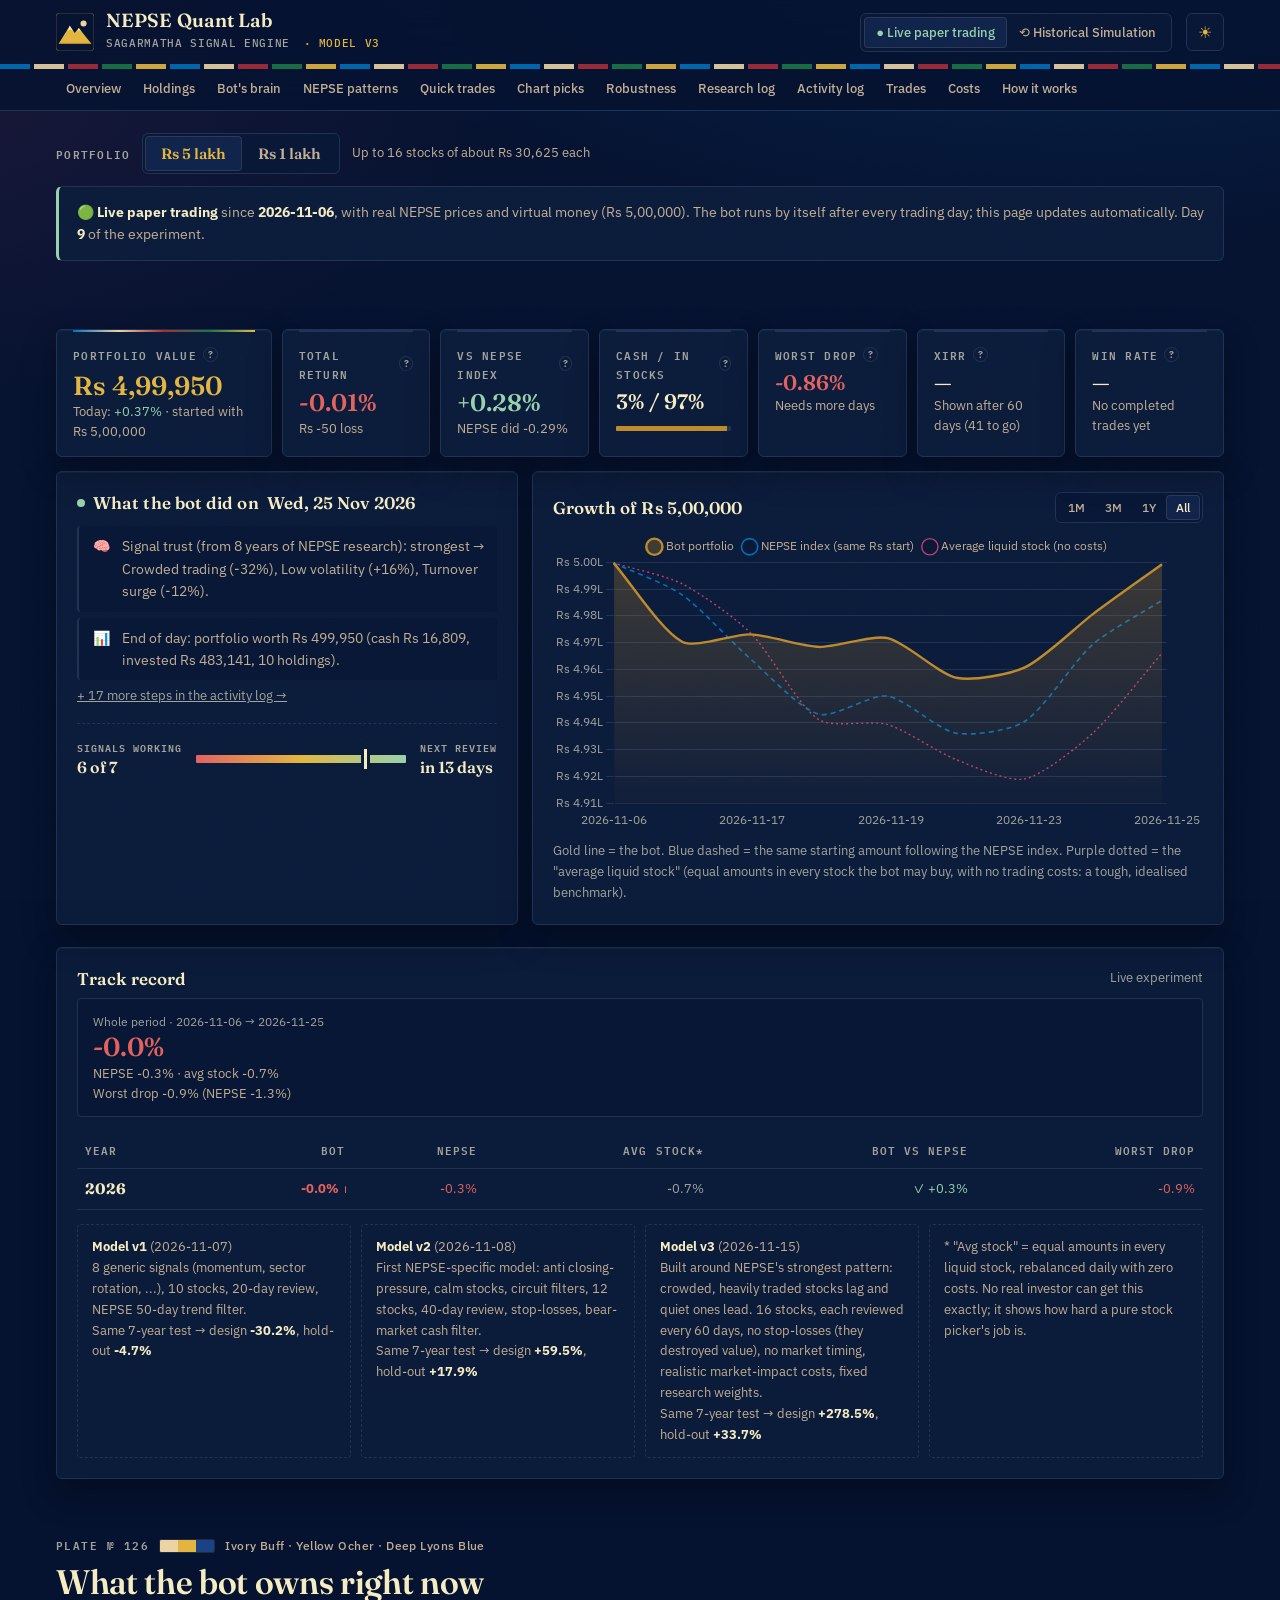
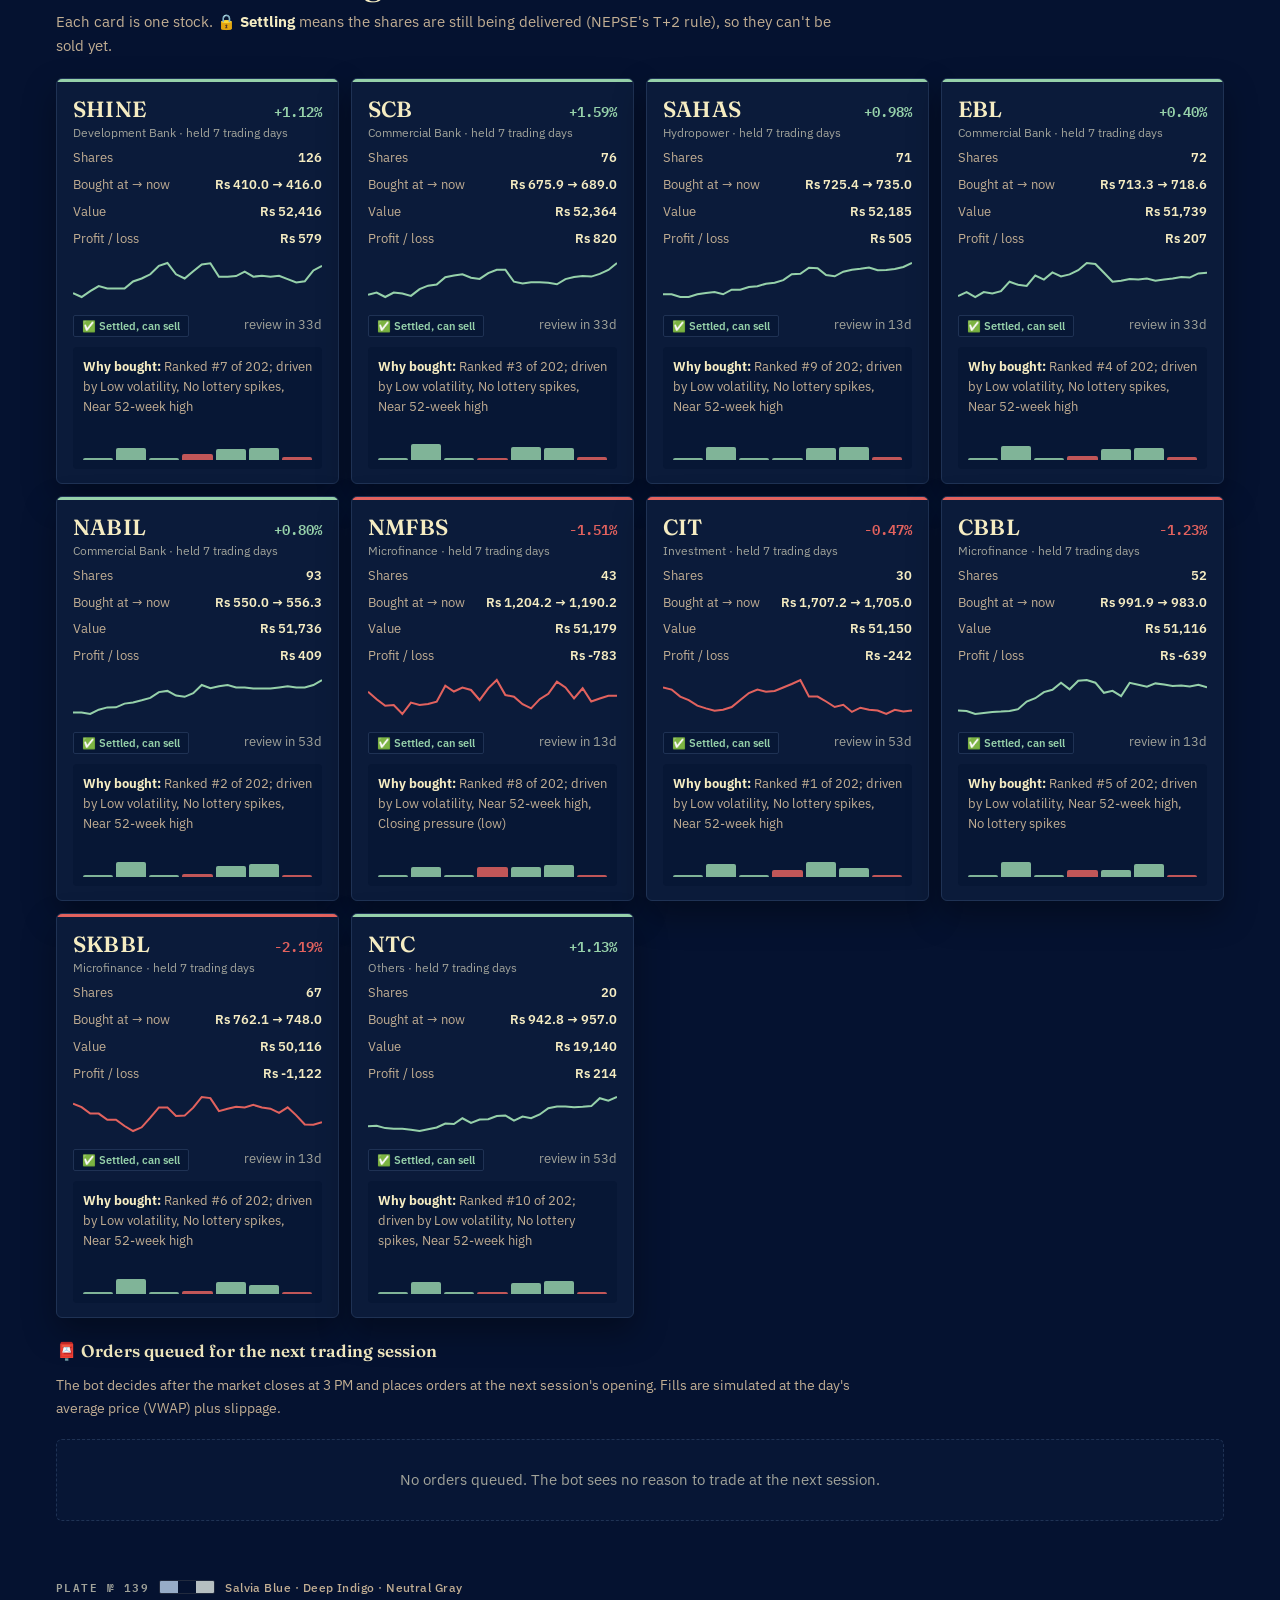
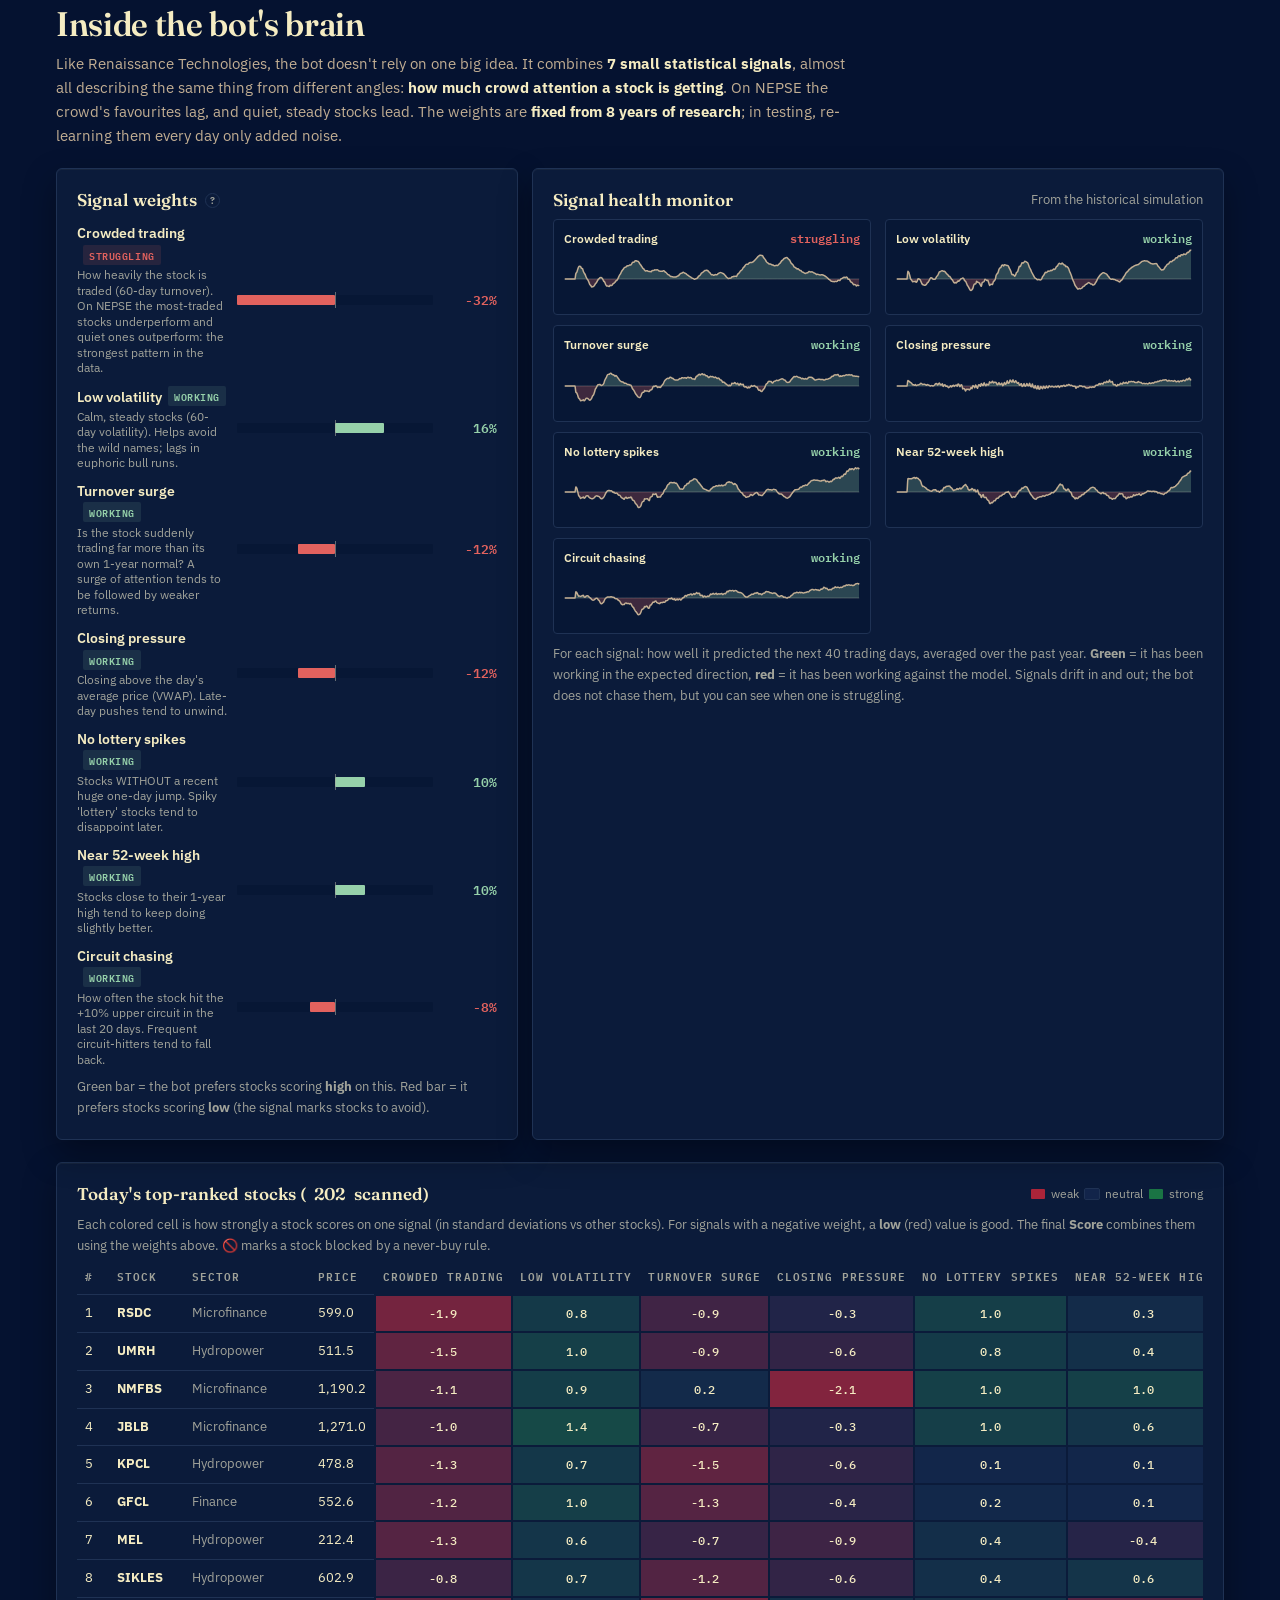
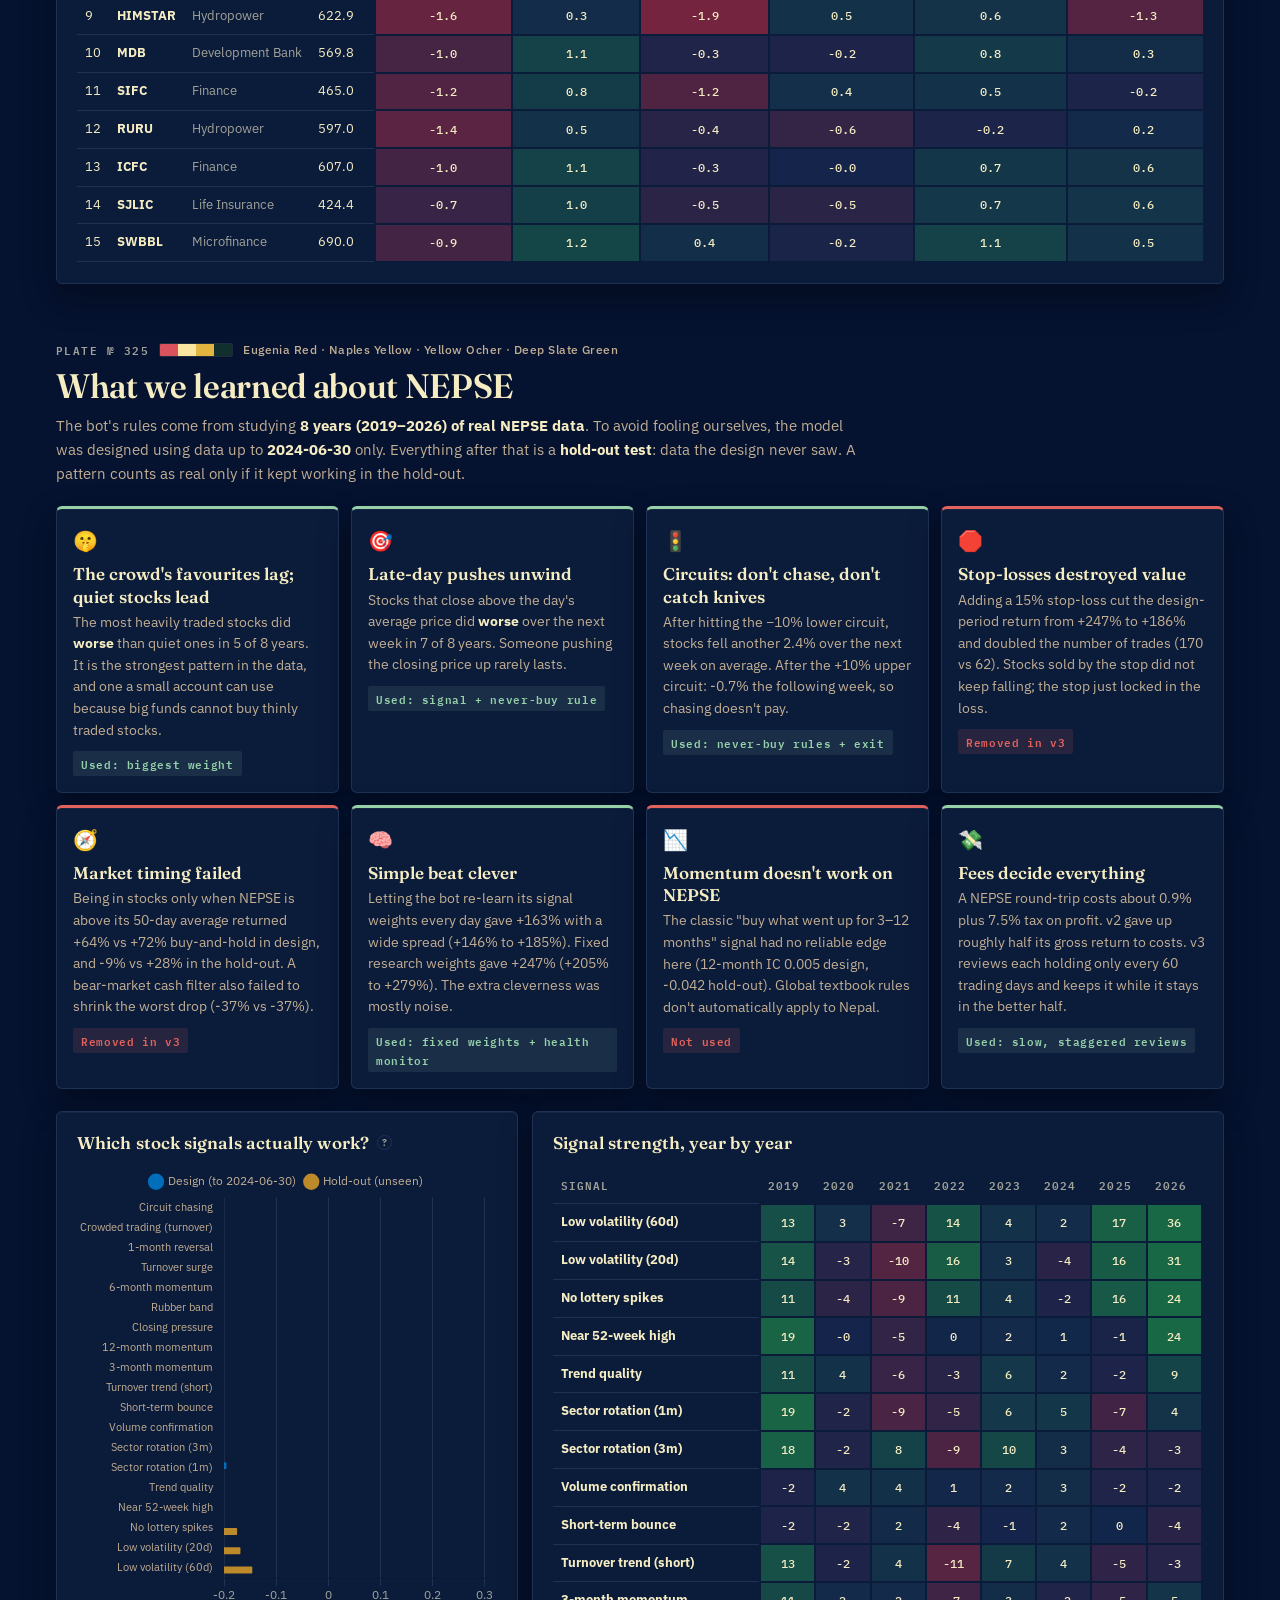
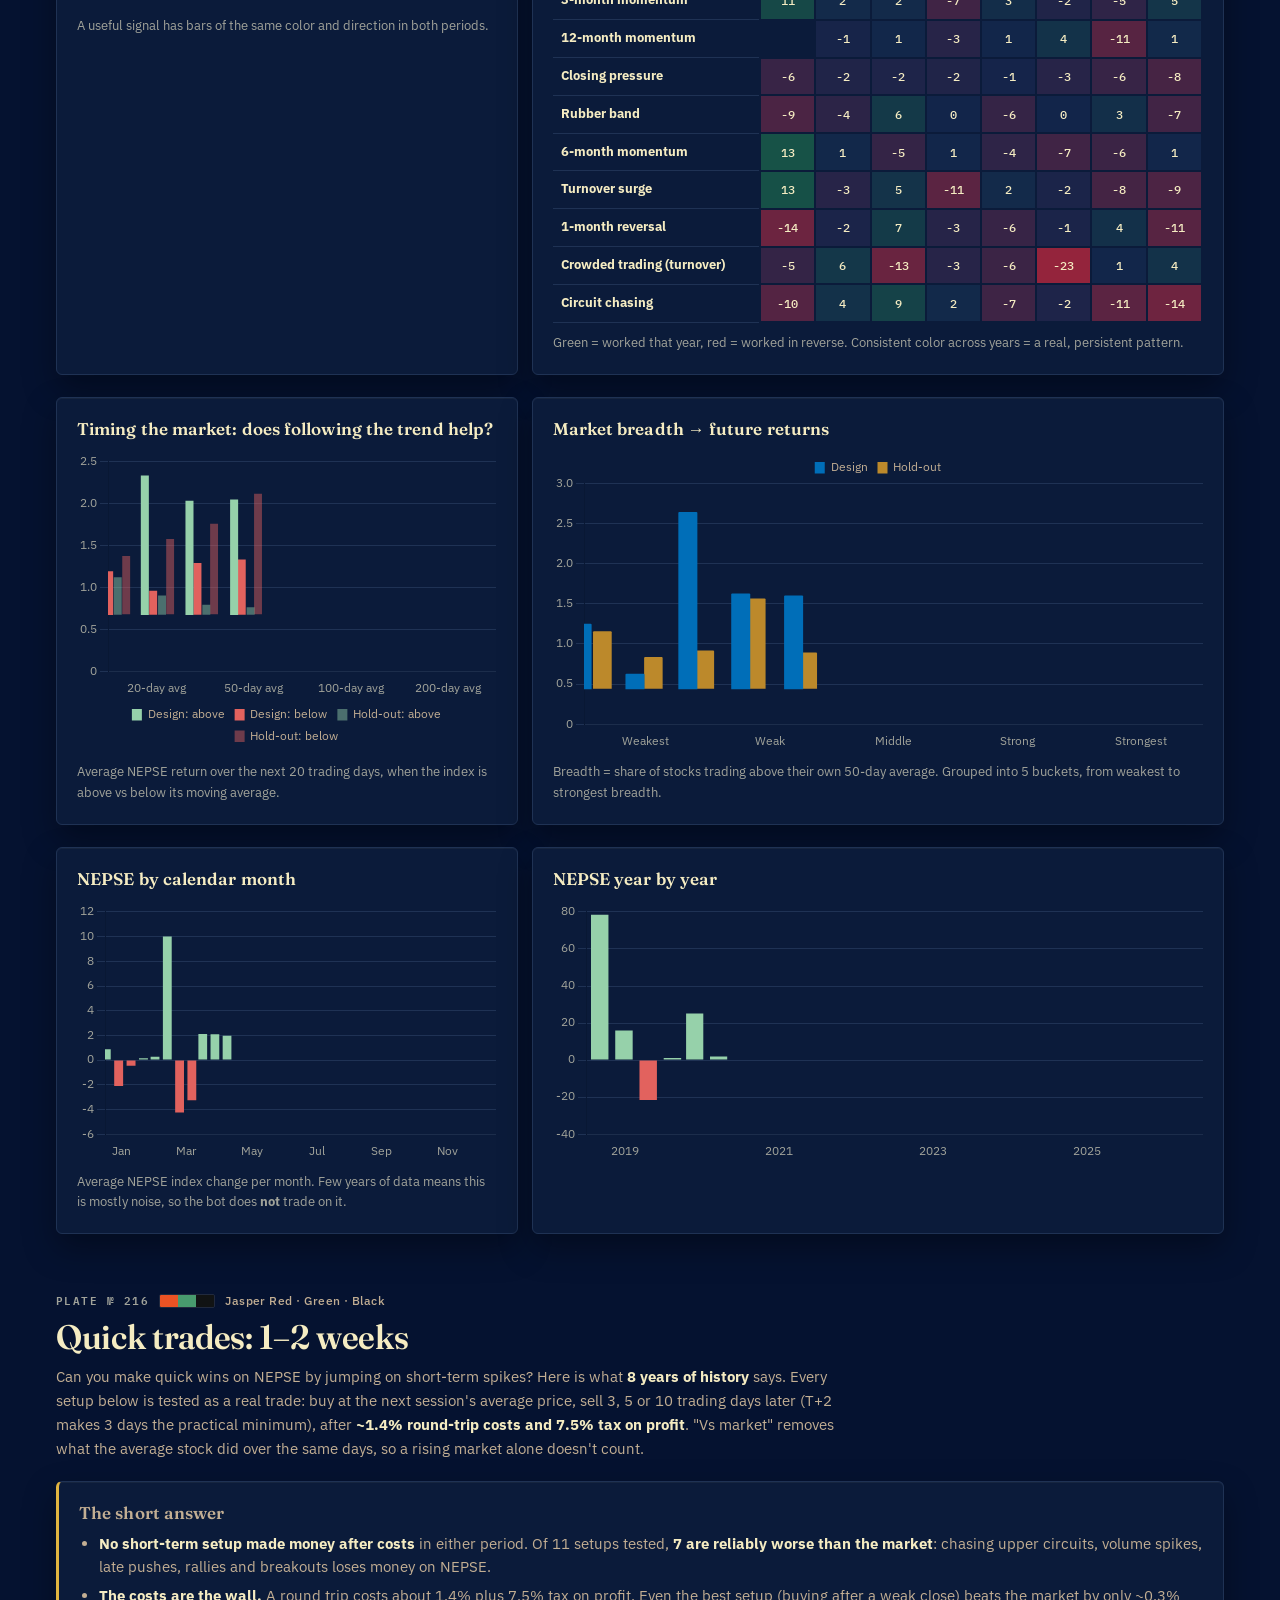
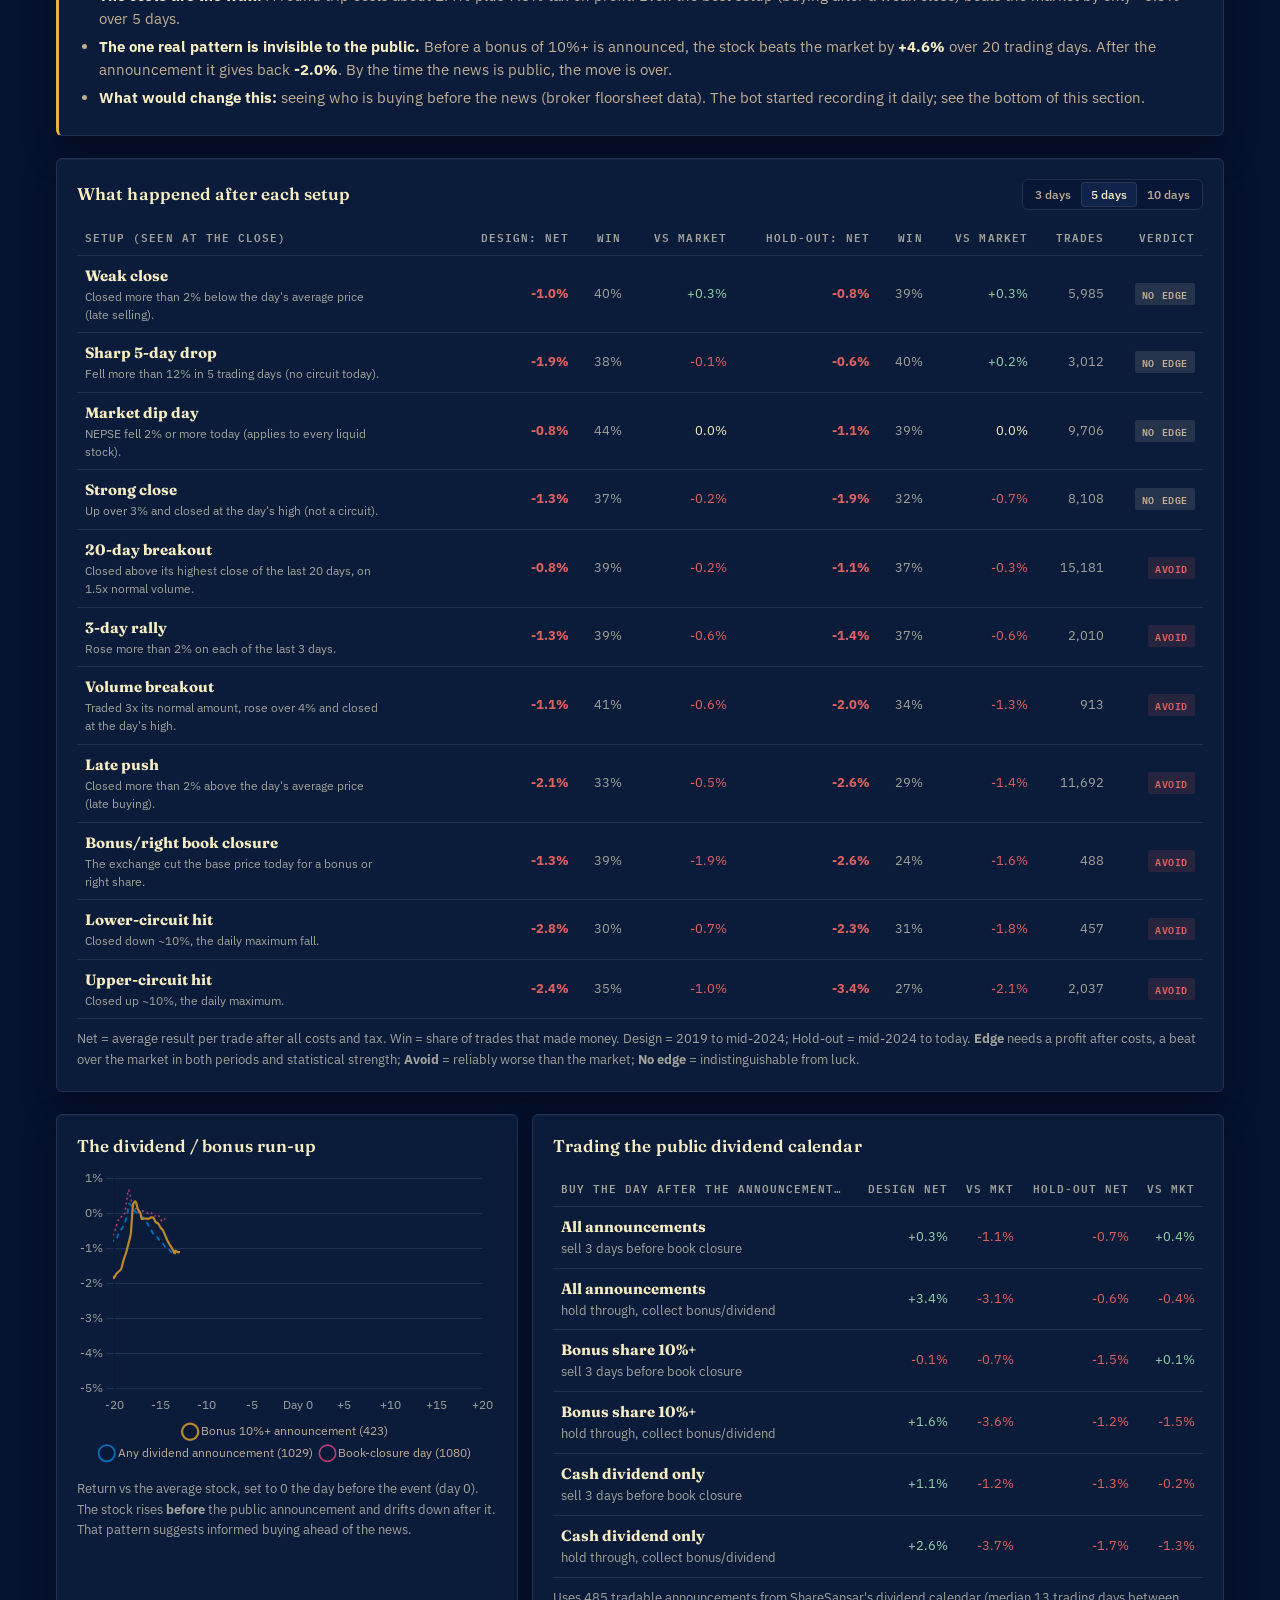
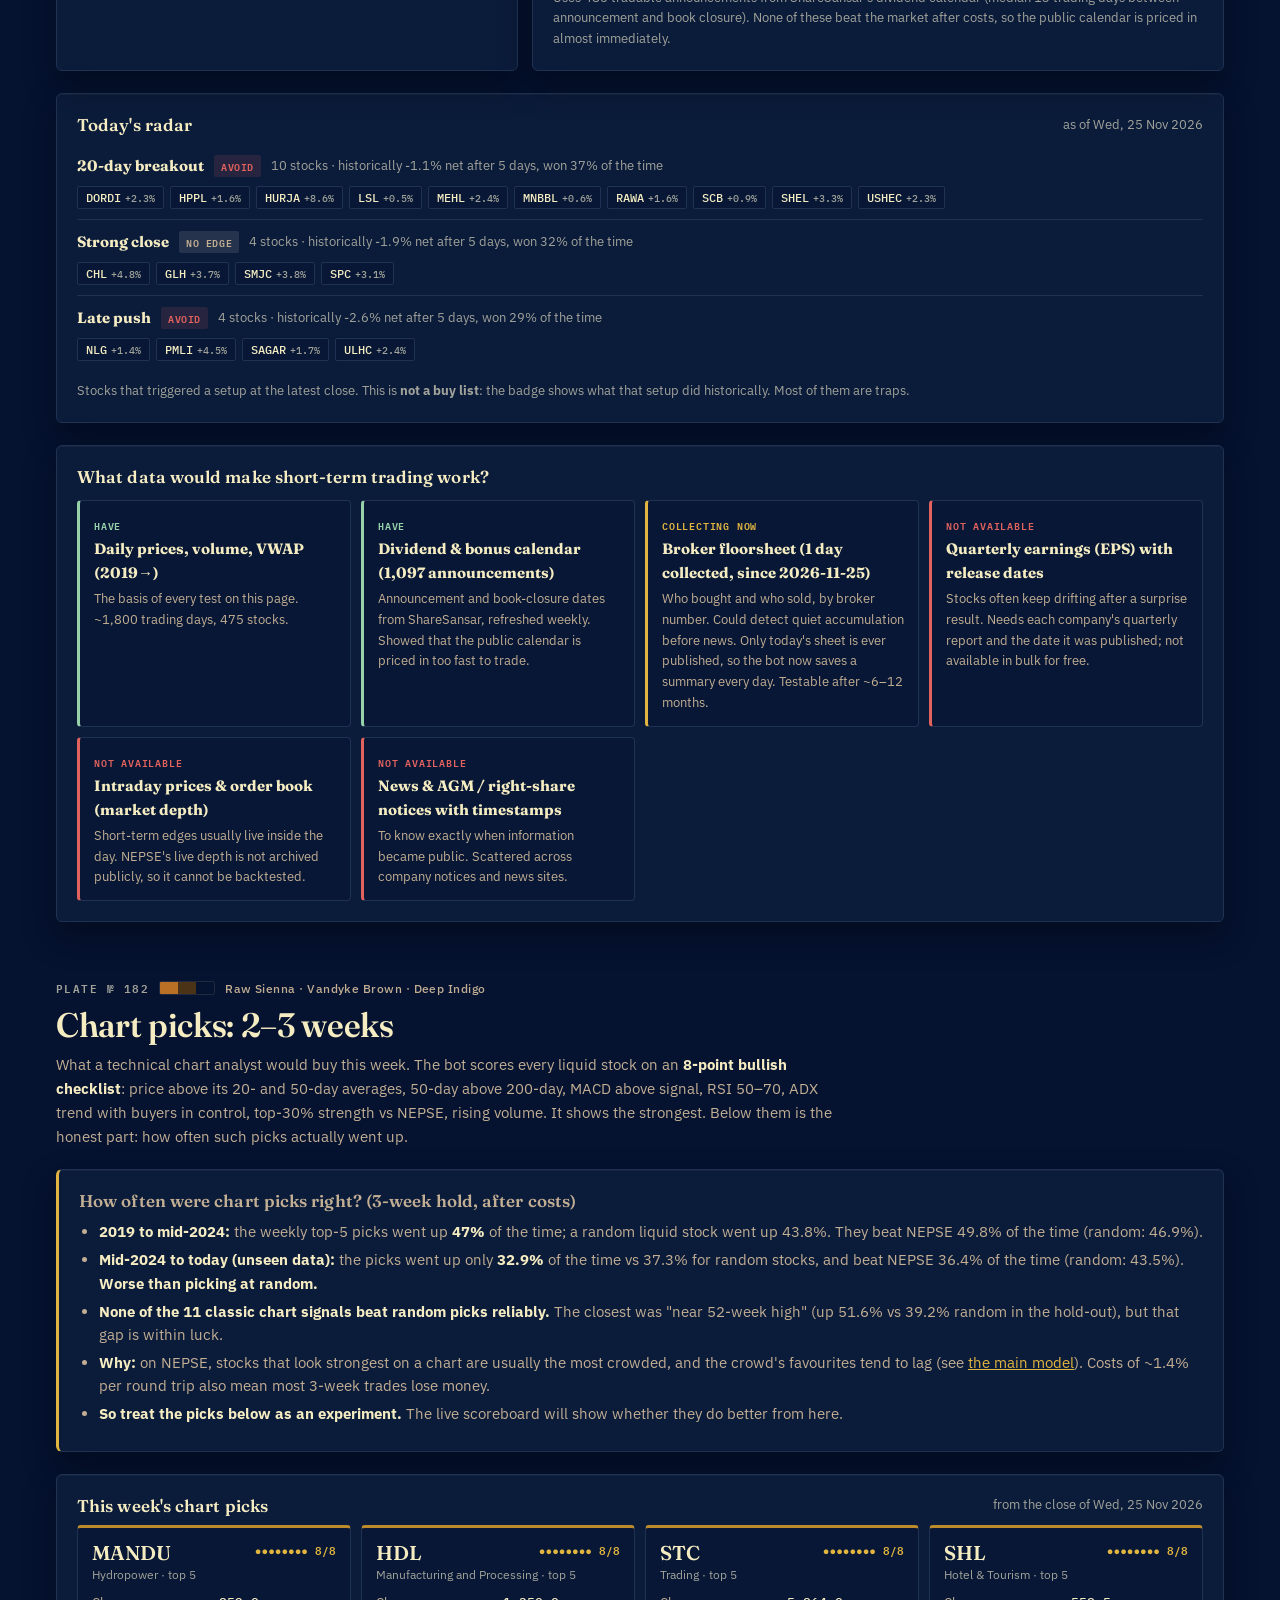
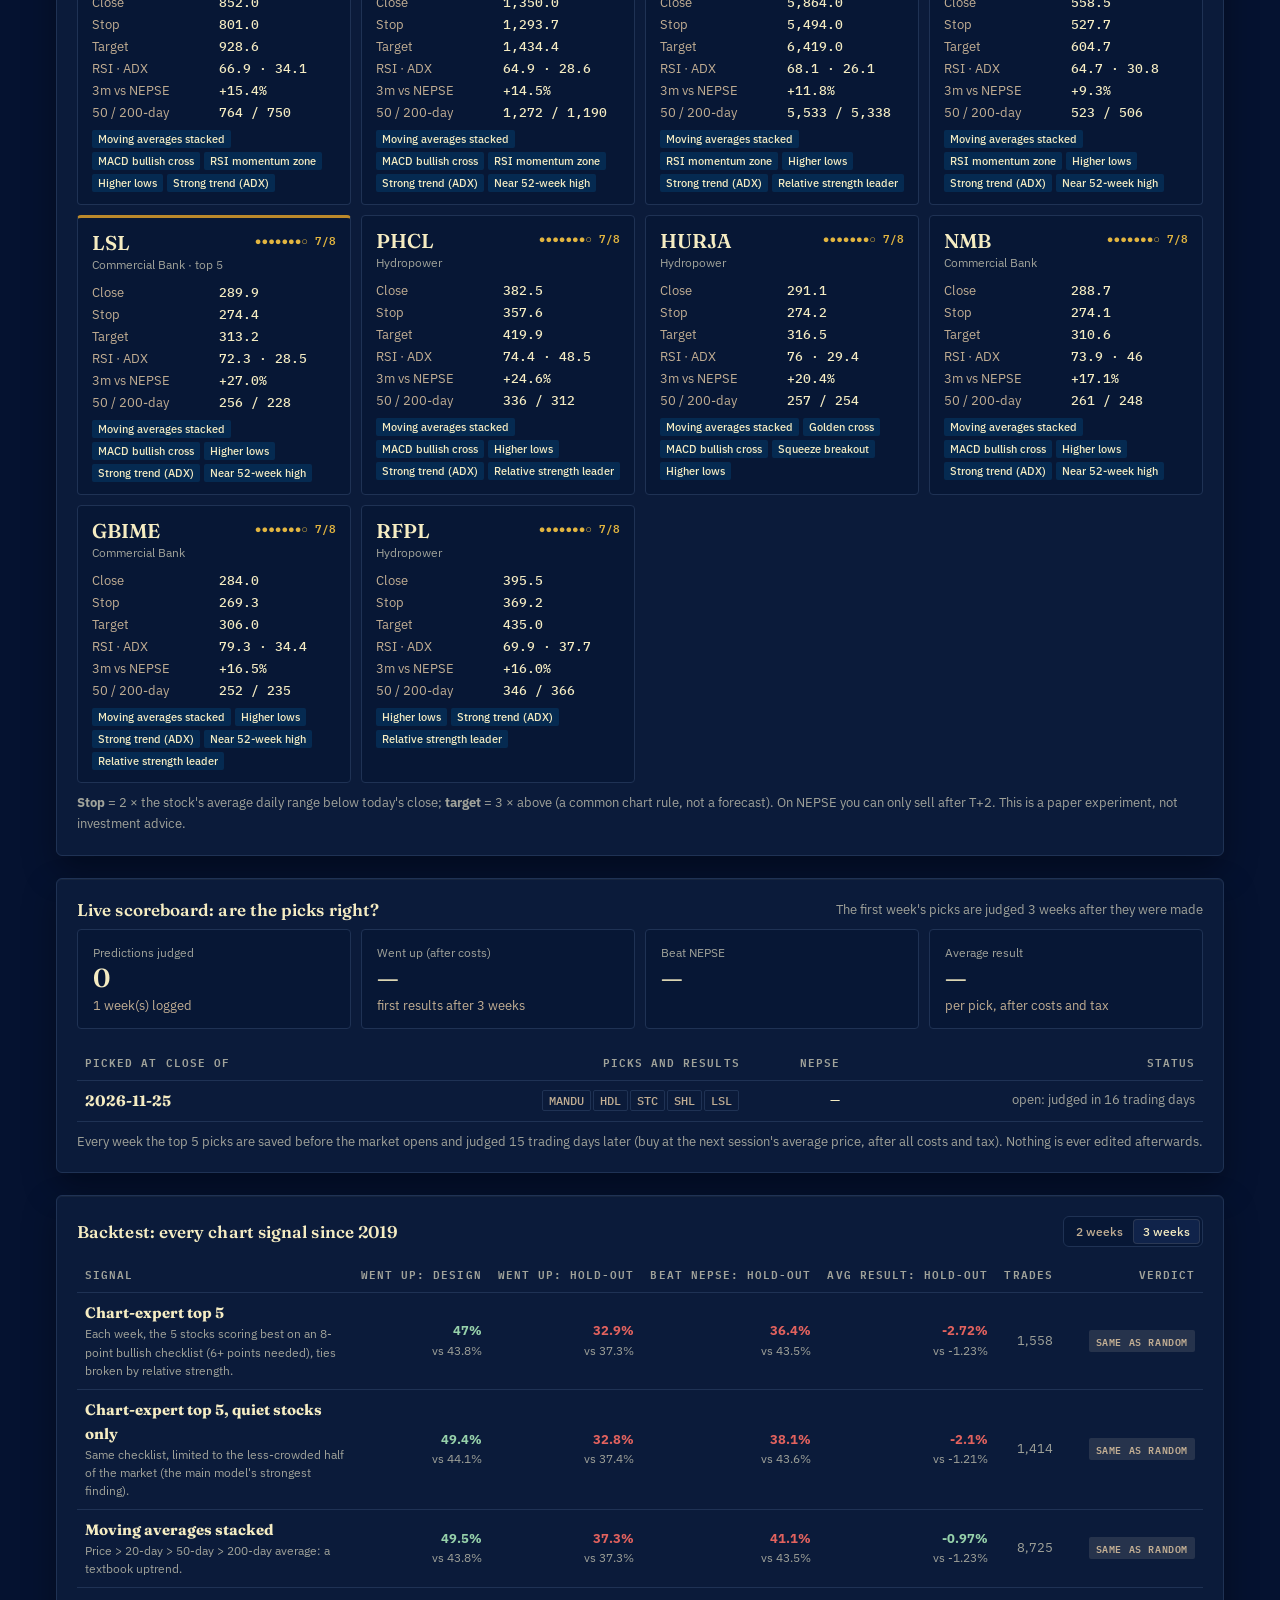
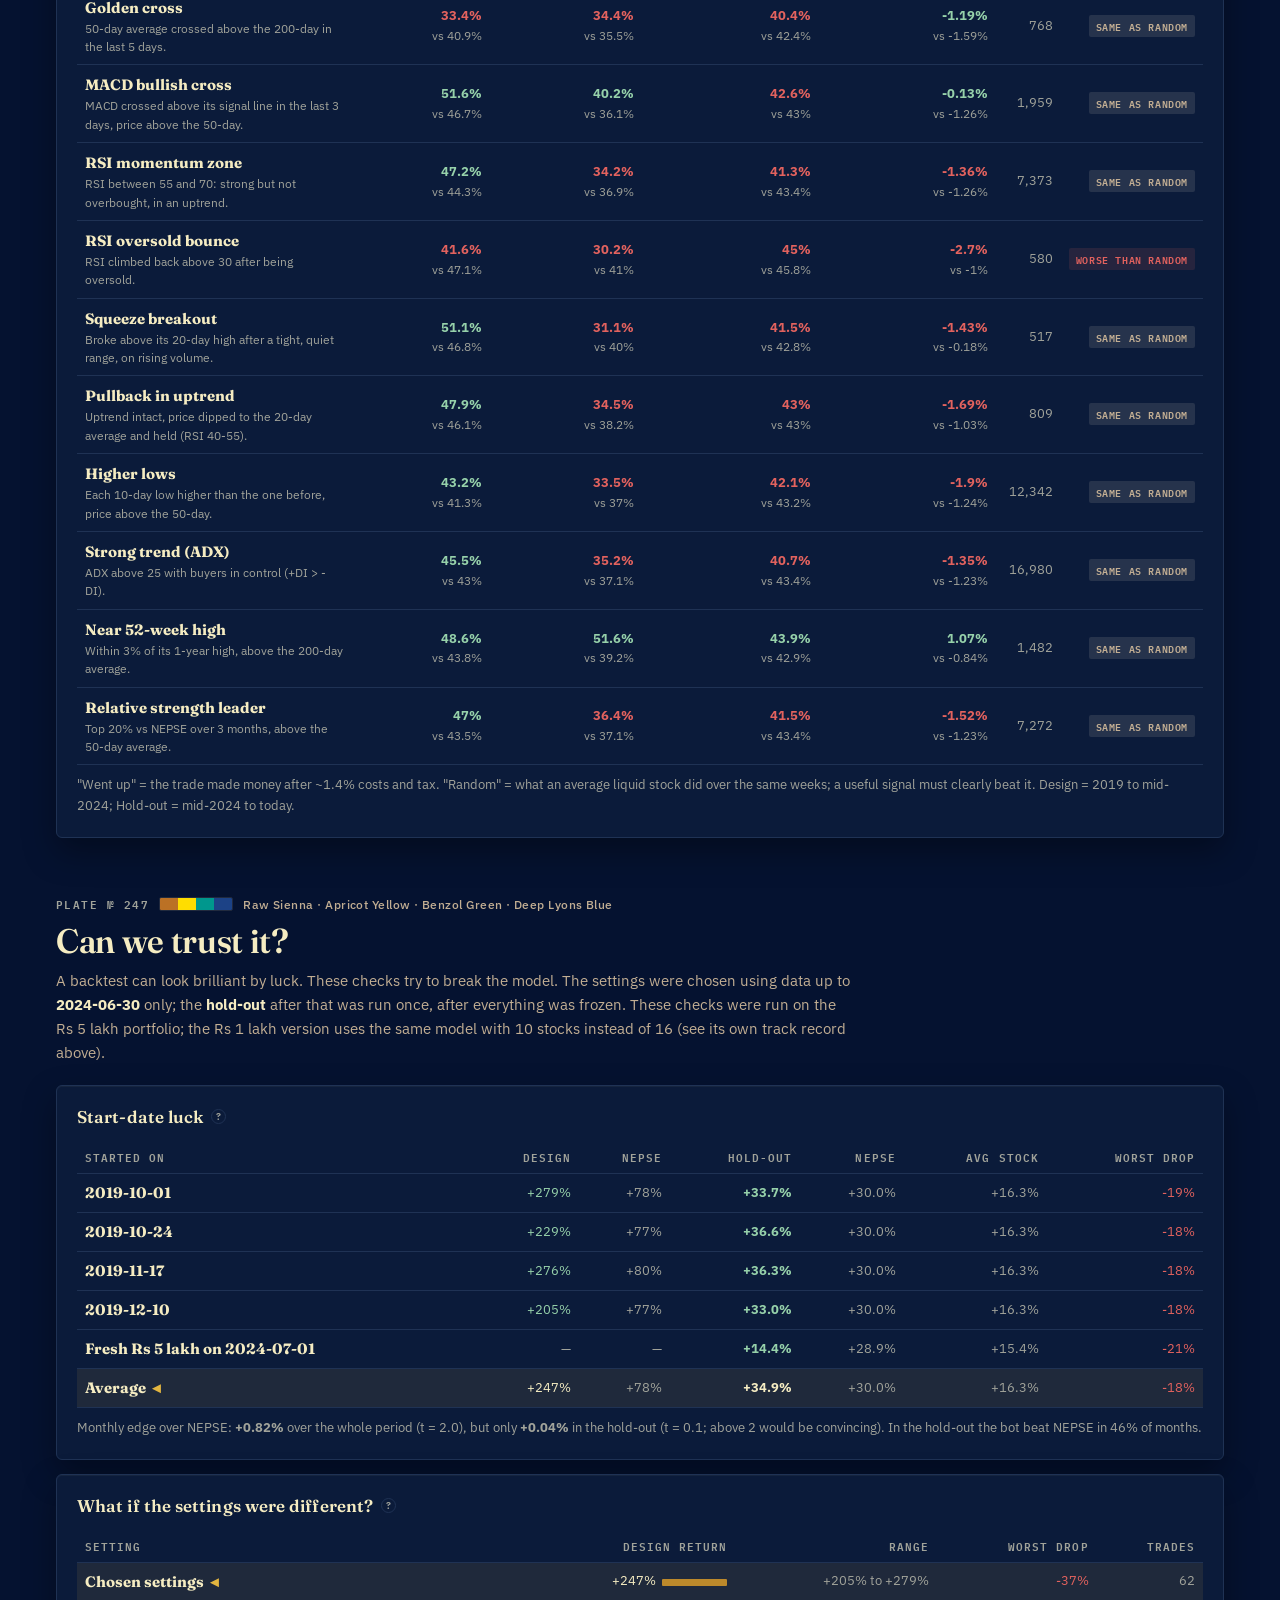
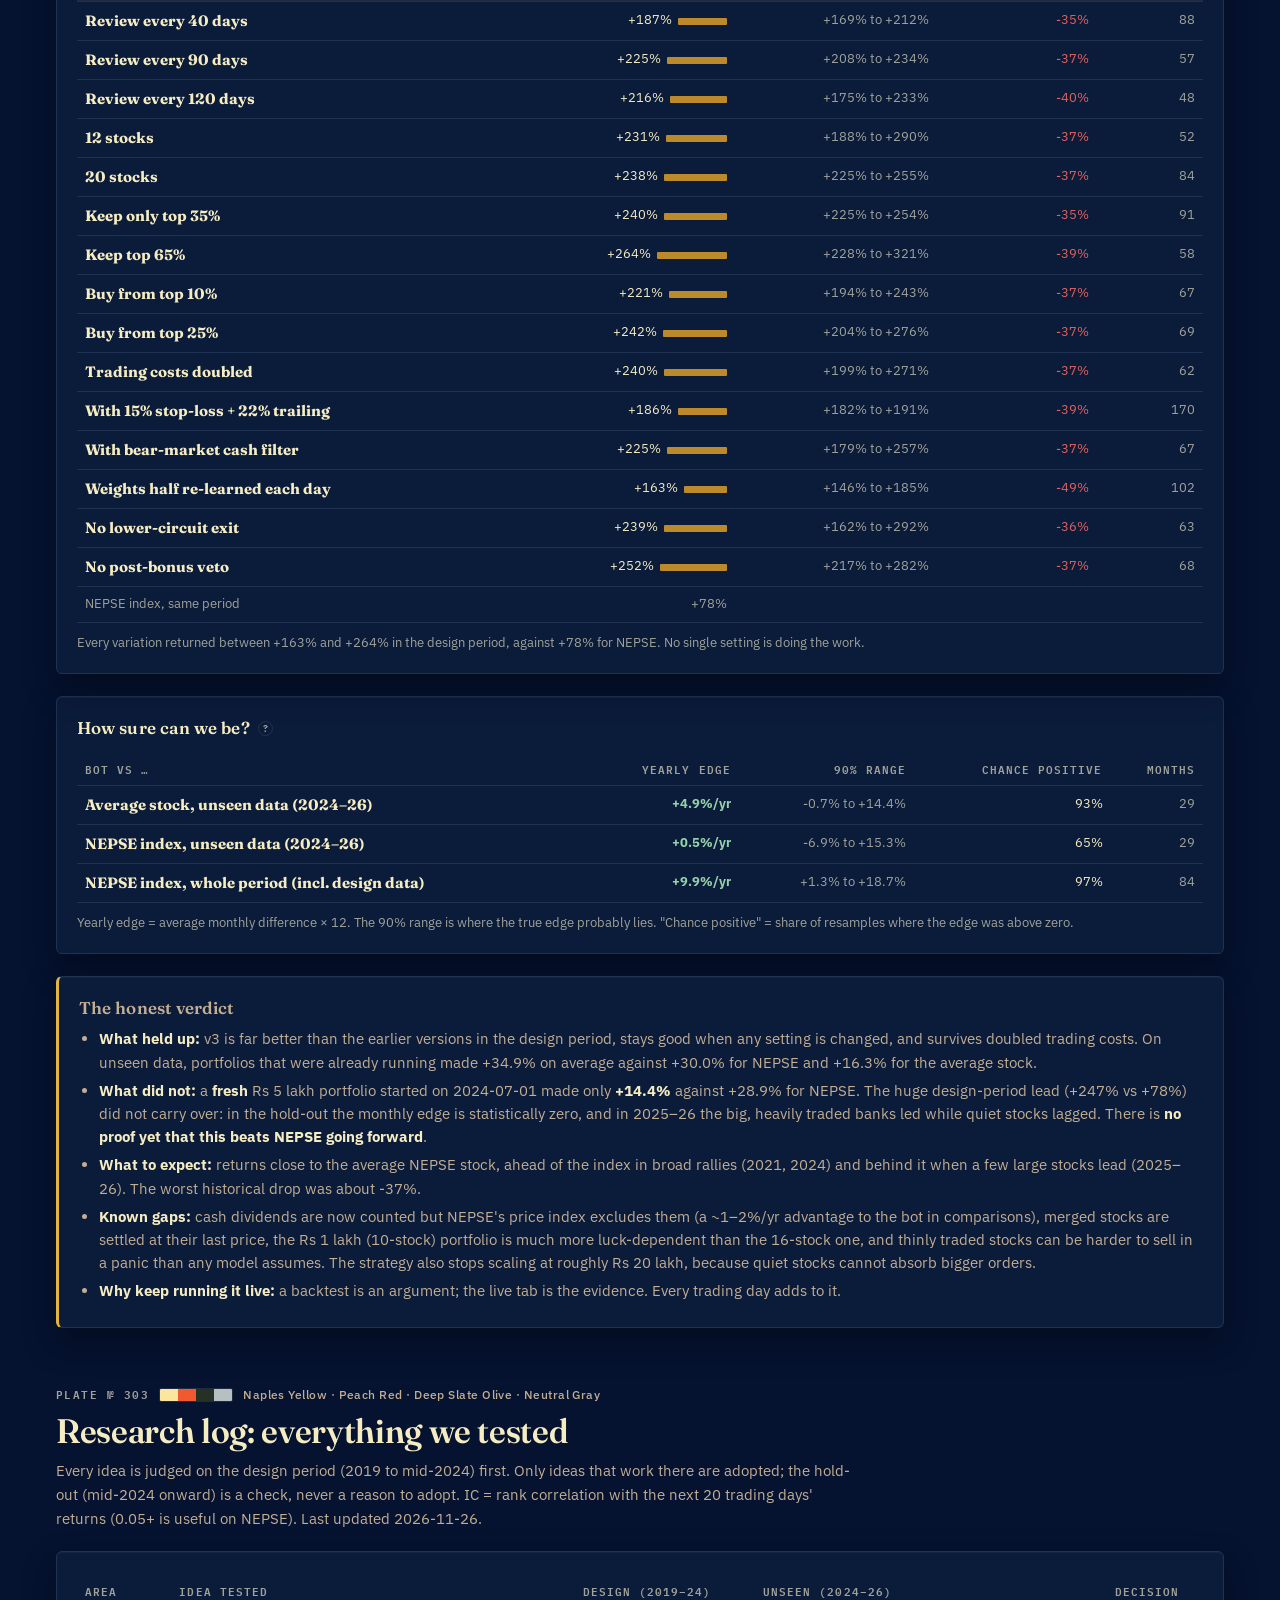
==== commit d6303955: "Research round 4: new factors, ML test, dividends, confidence, new data - Tested market cap, float t" ====
--- a/docs/index.html
+++ b/docs/index.html
@@ -35,7 +35,7 @@
 </header>
 
 <nav class="subnav"><div class="wrap">
-  <a href="#overview">Overview</a><a href="#holdings">Holdings</a><a href="#brain">Bot's brain</a><a href="#nepal">NEPSE patterns</a><a href="#quick">Quick trades</a><a href="#charts">Chart picks</a><a href="#robust">Robustness</a>
+  <a href="#overview">Overview</a><a href="#holdings">Holdings</a><a href="#brain">Bot's brain</a><a href="#nepal">NEPSE patterns</a><a href="#quick">Quick trades</a><a href="#charts">Chart picks</a><a href="#robust">Robustness</a><a href="#rlog">Research log</a>
   <a href="#log">Activity log</a><a href="#trades">Trades</a><a href="#costs">Costs</a><a href="#how">How it works</a>
 </div></nav>
 
@@ -244,7 +244,20 @@
         <p class="hint" id="rbSensNote"></p>
       </div>
     </div>
+    <div class="card mt">
+      <h3>How sure can we be? <i class="tip" data-tip="Moving-block bootstrap: the monthly results are resampled 3,000 times in 3-month blocks to see how much the yearly edge could vary by luck.">?</i></h3>
+      <div class="tablewrap"><table class="years" id="rbCI"></table></div>
+      <p class="hint">Yearly edge = average monthly difference × 12. The 90% range is where the true edge probably lies. "Chance positive" = share of resamples where the edge was above zero.</p>
+    </div>
     <div class="card mt verdict" id="rbVerdict"></div>
+  </section>
+
+  <!-- ===================== RESEARCH LOG -->
+  <section id="rlog">
+    <div class="plate" data-plate="rlog"></div>
+    <h2>Research log: everything we tested</h2>
+    <p class="lead" id="rlRule"></p>
+    <div class="card"><div class="tablewrap"><table class="years qtab" id="rlTable"></table></div></div>
   </section>
 
   <!-- ===================== LOG -->
--- a/docs/style.css
+++ b/docs/style.css
@@ -336,3 +336,12 @@
 .tp .tg span{font:500 10.5px "IBM Plex Sans";padding:2px 6px;border-radius:2px;background:color-mix(in srgb,var(--c2) 22%,transparent);color:var(--ink)}
 .res{font:500 12px "IBM Plex Mono";padding:2px 6px;border-radius:2px;margin:1px;display:inline-block;border:1px solid var(--line)}
 .res.w{background:var(--green-s);color:var(--green)}.res.l{background:var(--red-s);color:var(--red)}.res.o{color:var(--ink2)}
+
+/* ---------- research log */
+.st2{display:inline-block;font:600 10px "IBM Plex Mono";letter-spacing:.06em;padding:2px 7px;border-radius:2px;text-transform:uppercase}
+.st2.adopted{background:var(--green-s);color:var(--green)}.st2.rejected{background:var(--red-s);color:var(--red)}
+.st2.watch,.st2.collecting{background:color-mix(in srgb,var(--amber) 16%,transparent);color:var(--amber)}
+.st2.blocked{background:color-mix(in srgb,var(--muted) 18%,transparent);color:var(--ink2)}
+#rlTable td{white-space:normal;vertical-align:top}#rlTable td.area{font:600 10.5px "IBM Plex Mono";letter-spacing:.08em;color:var(--muted);text-transform:uppercase}
+#rlTable td small{max-width:420px}
+#rlTable td,#rlTable th{text-align:left}
